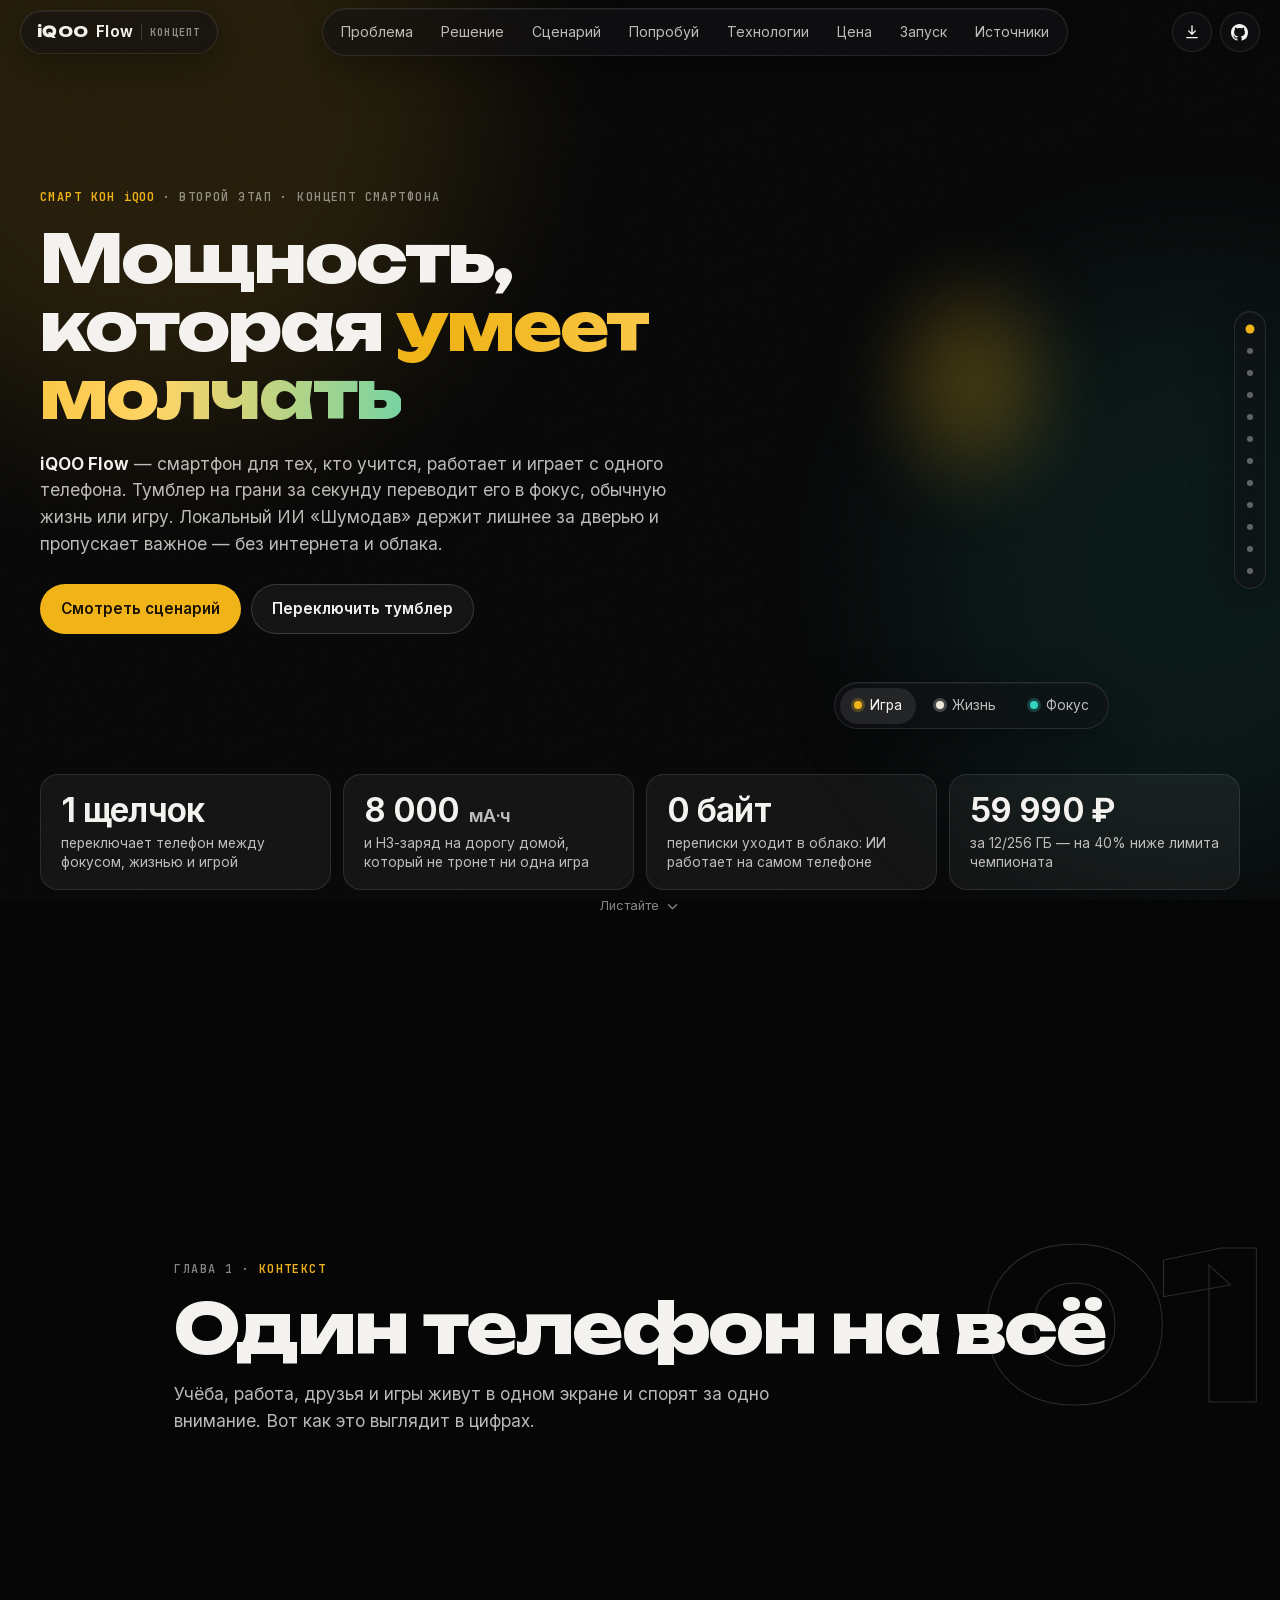
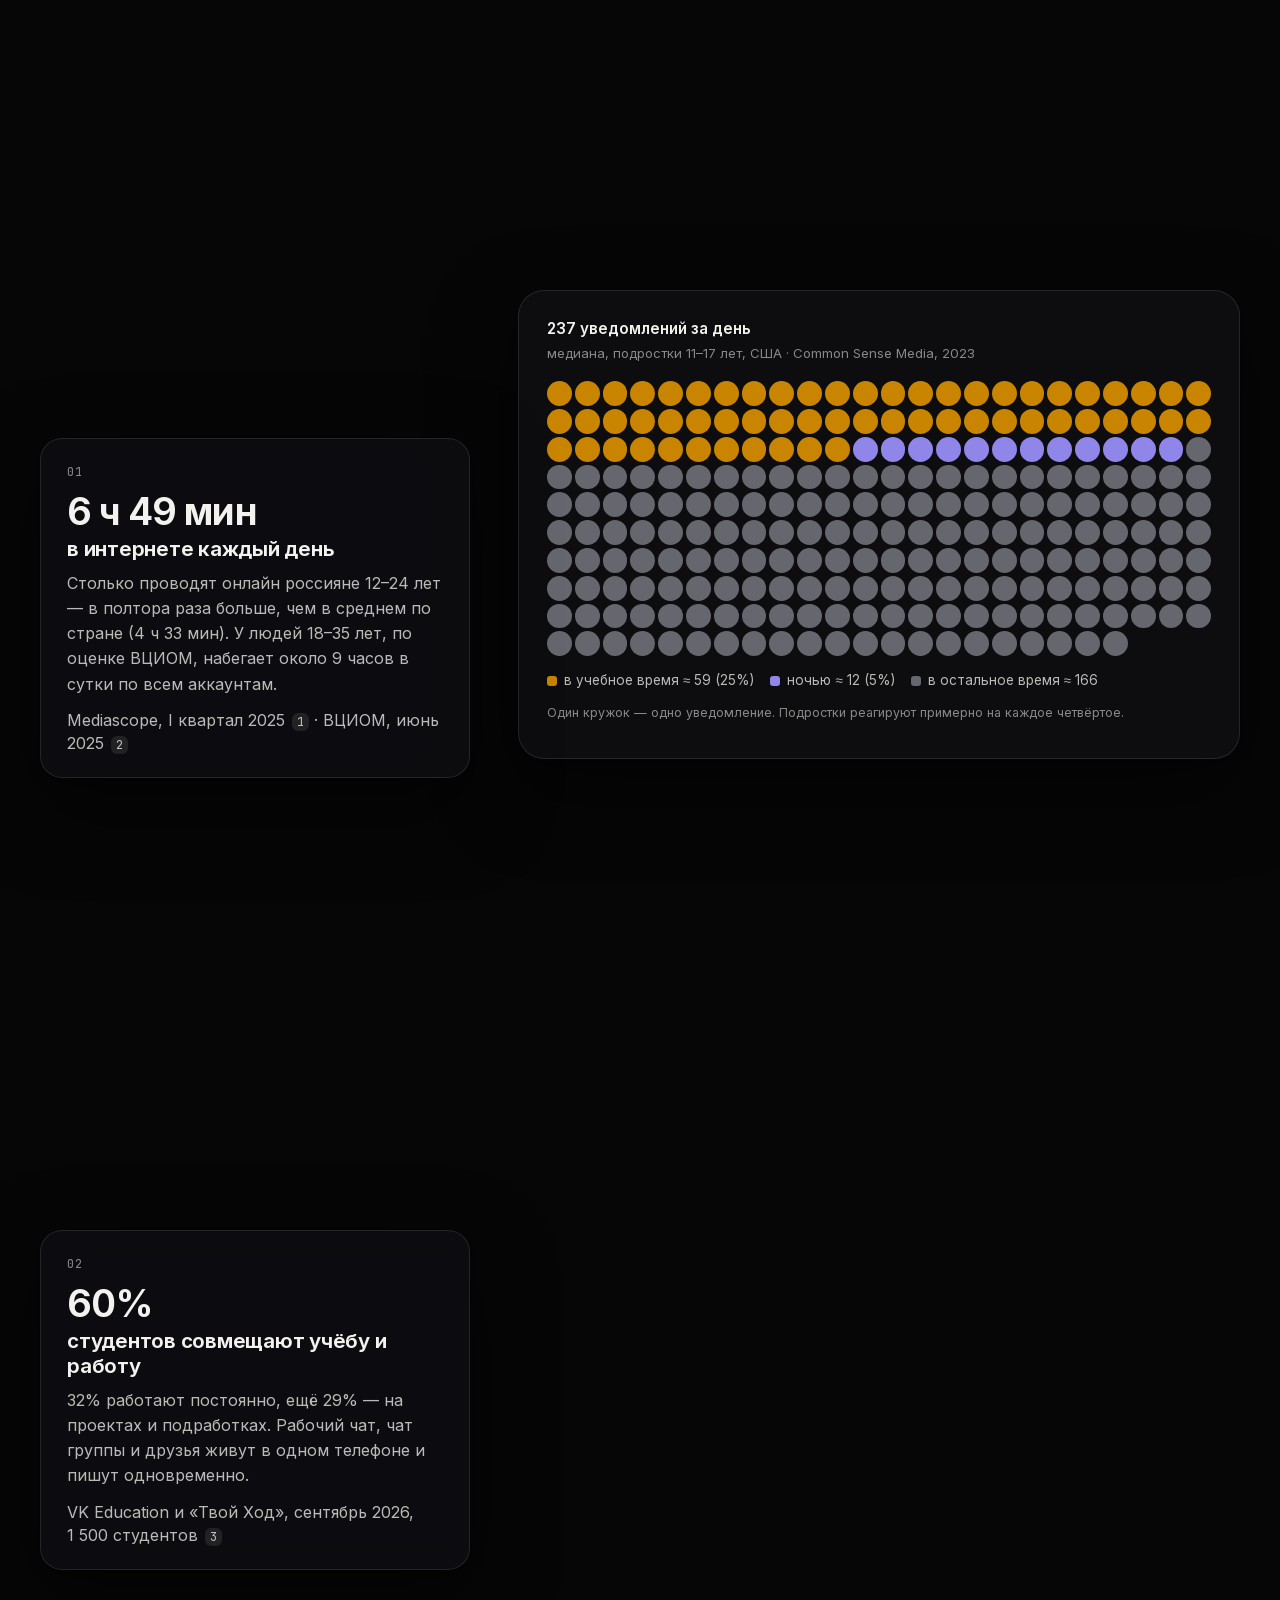
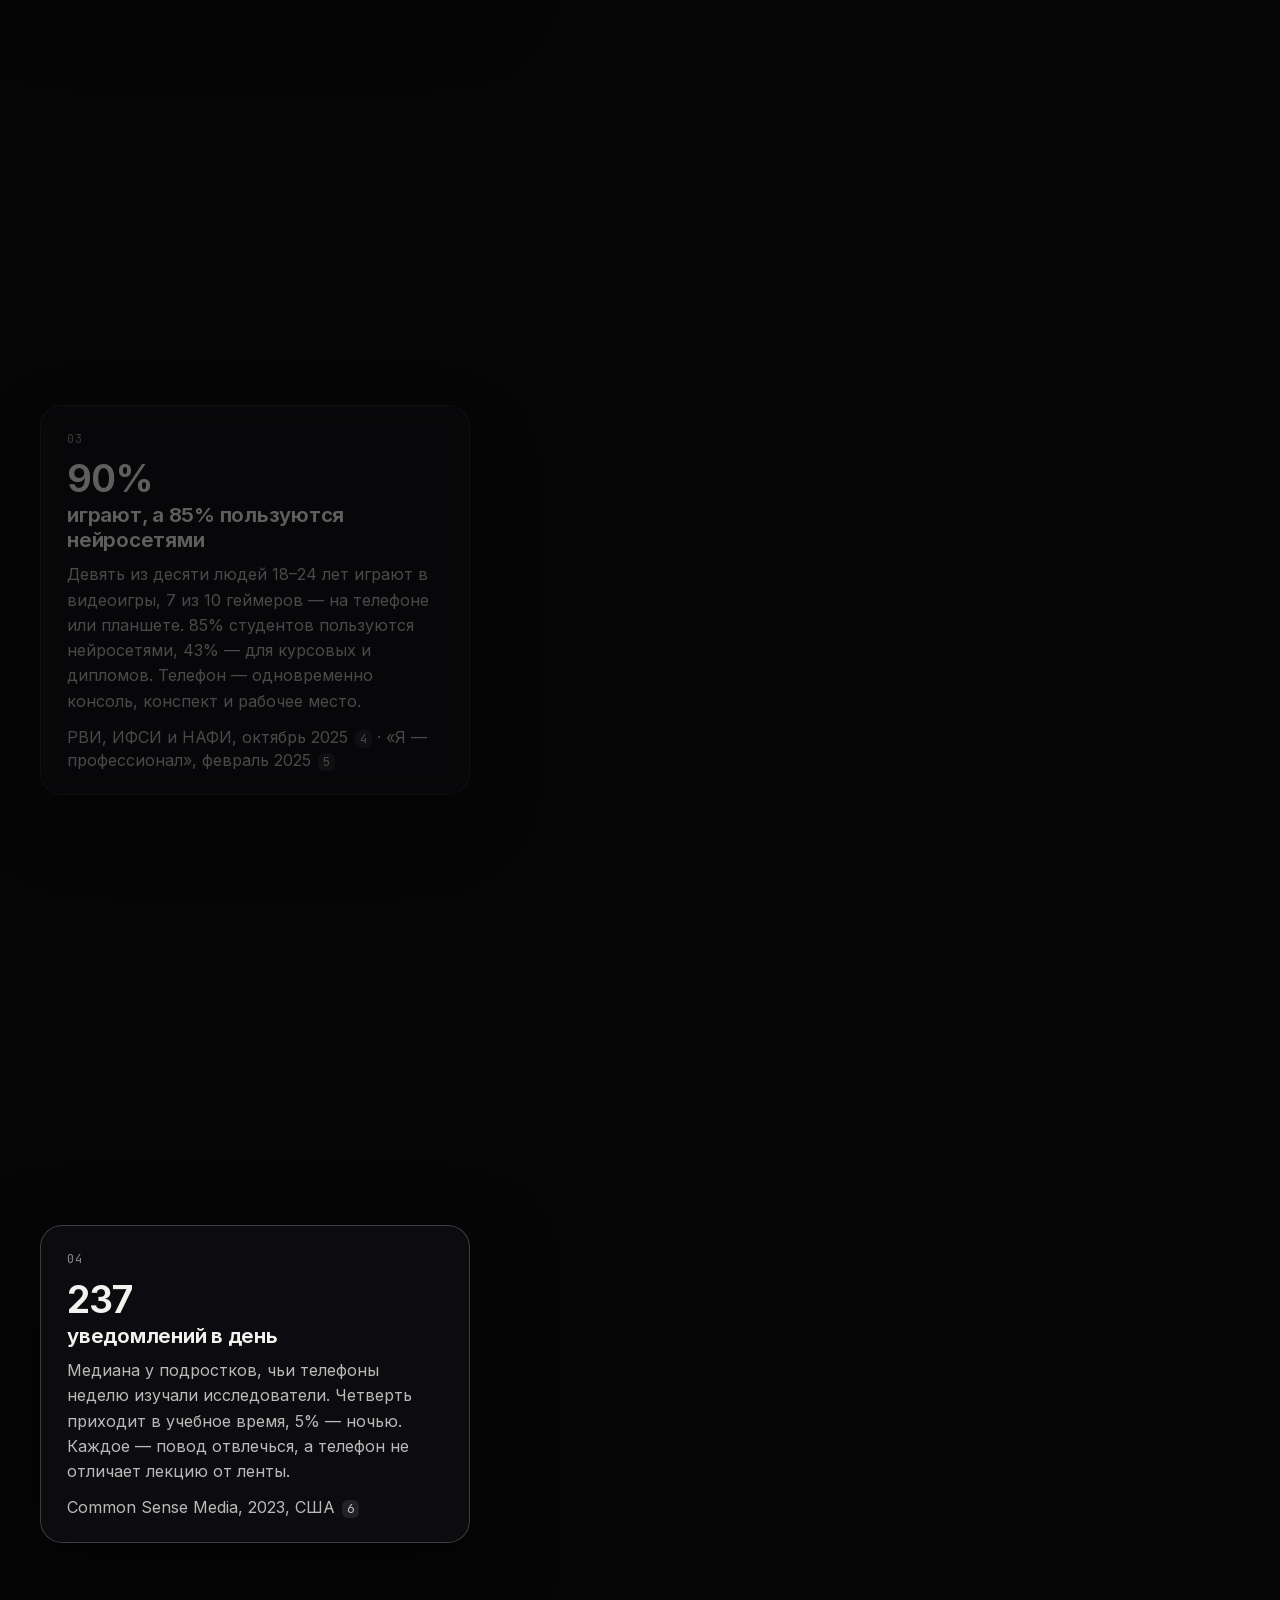
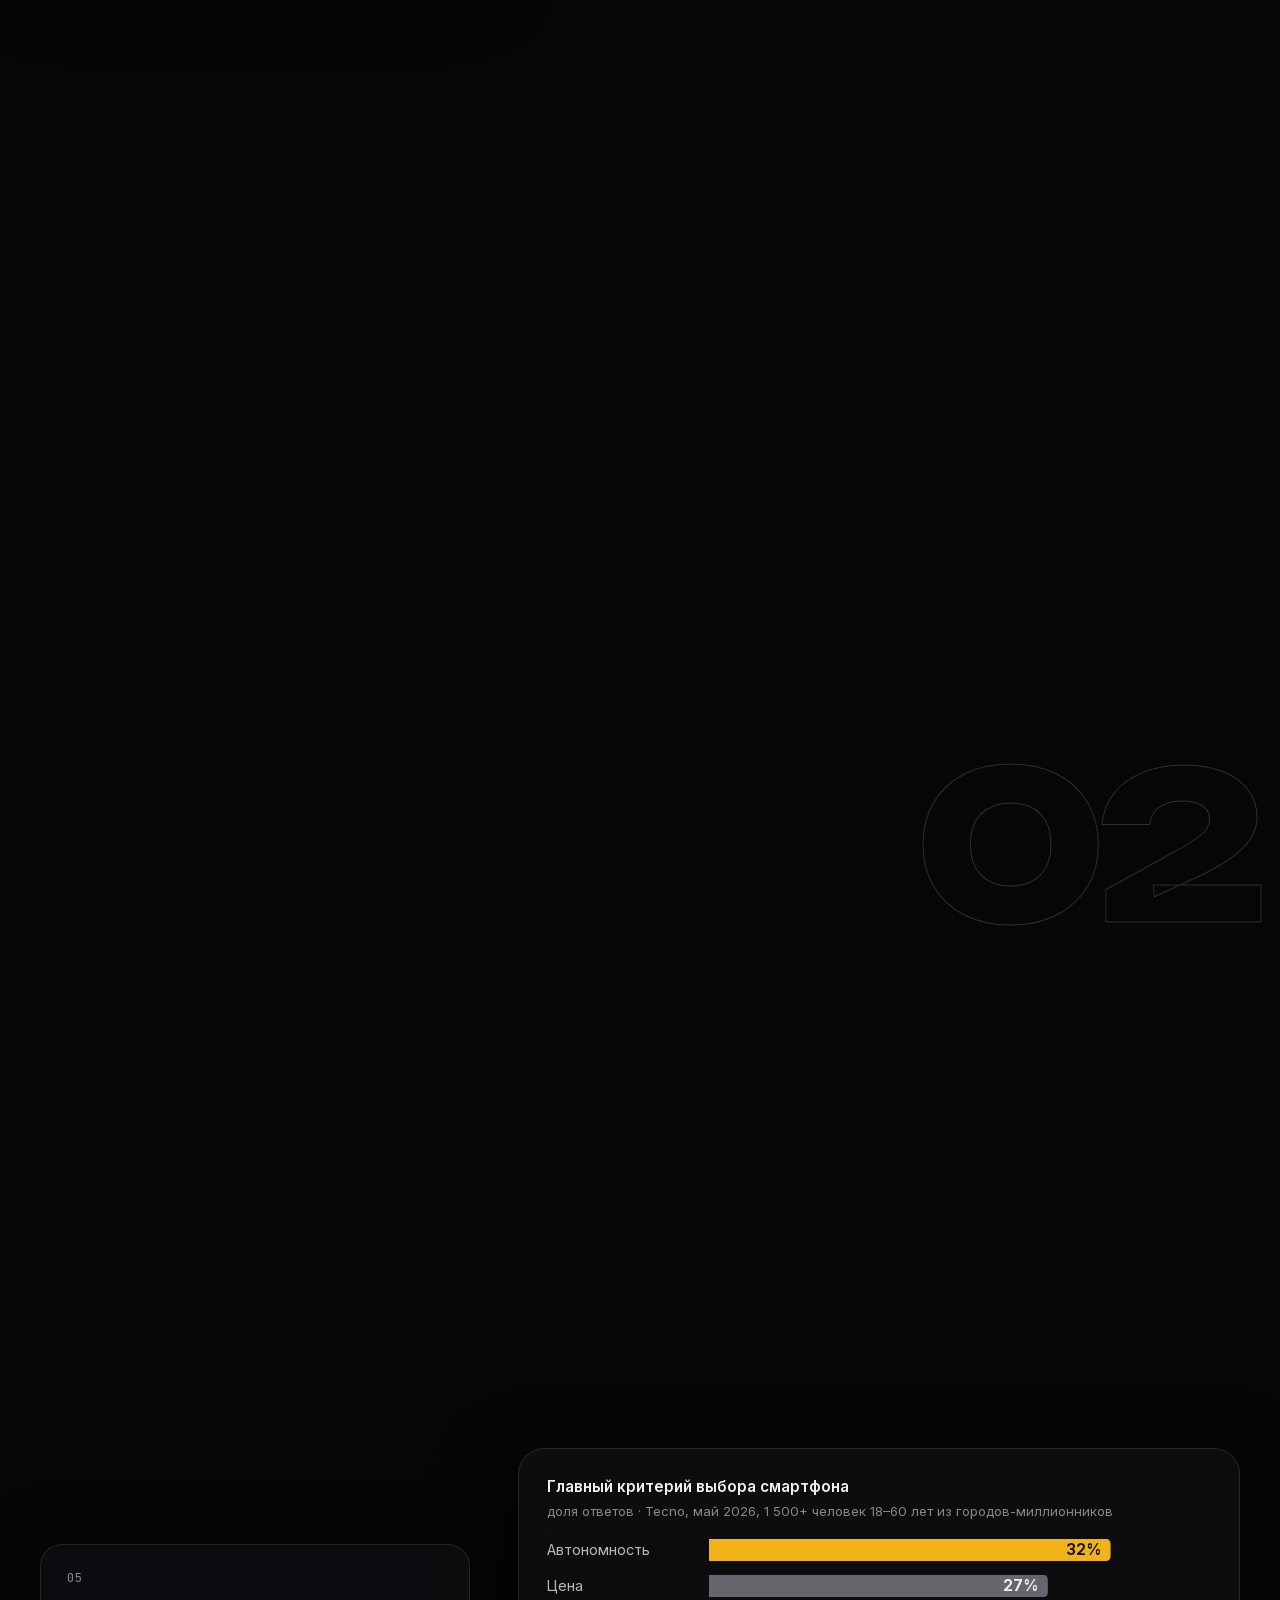
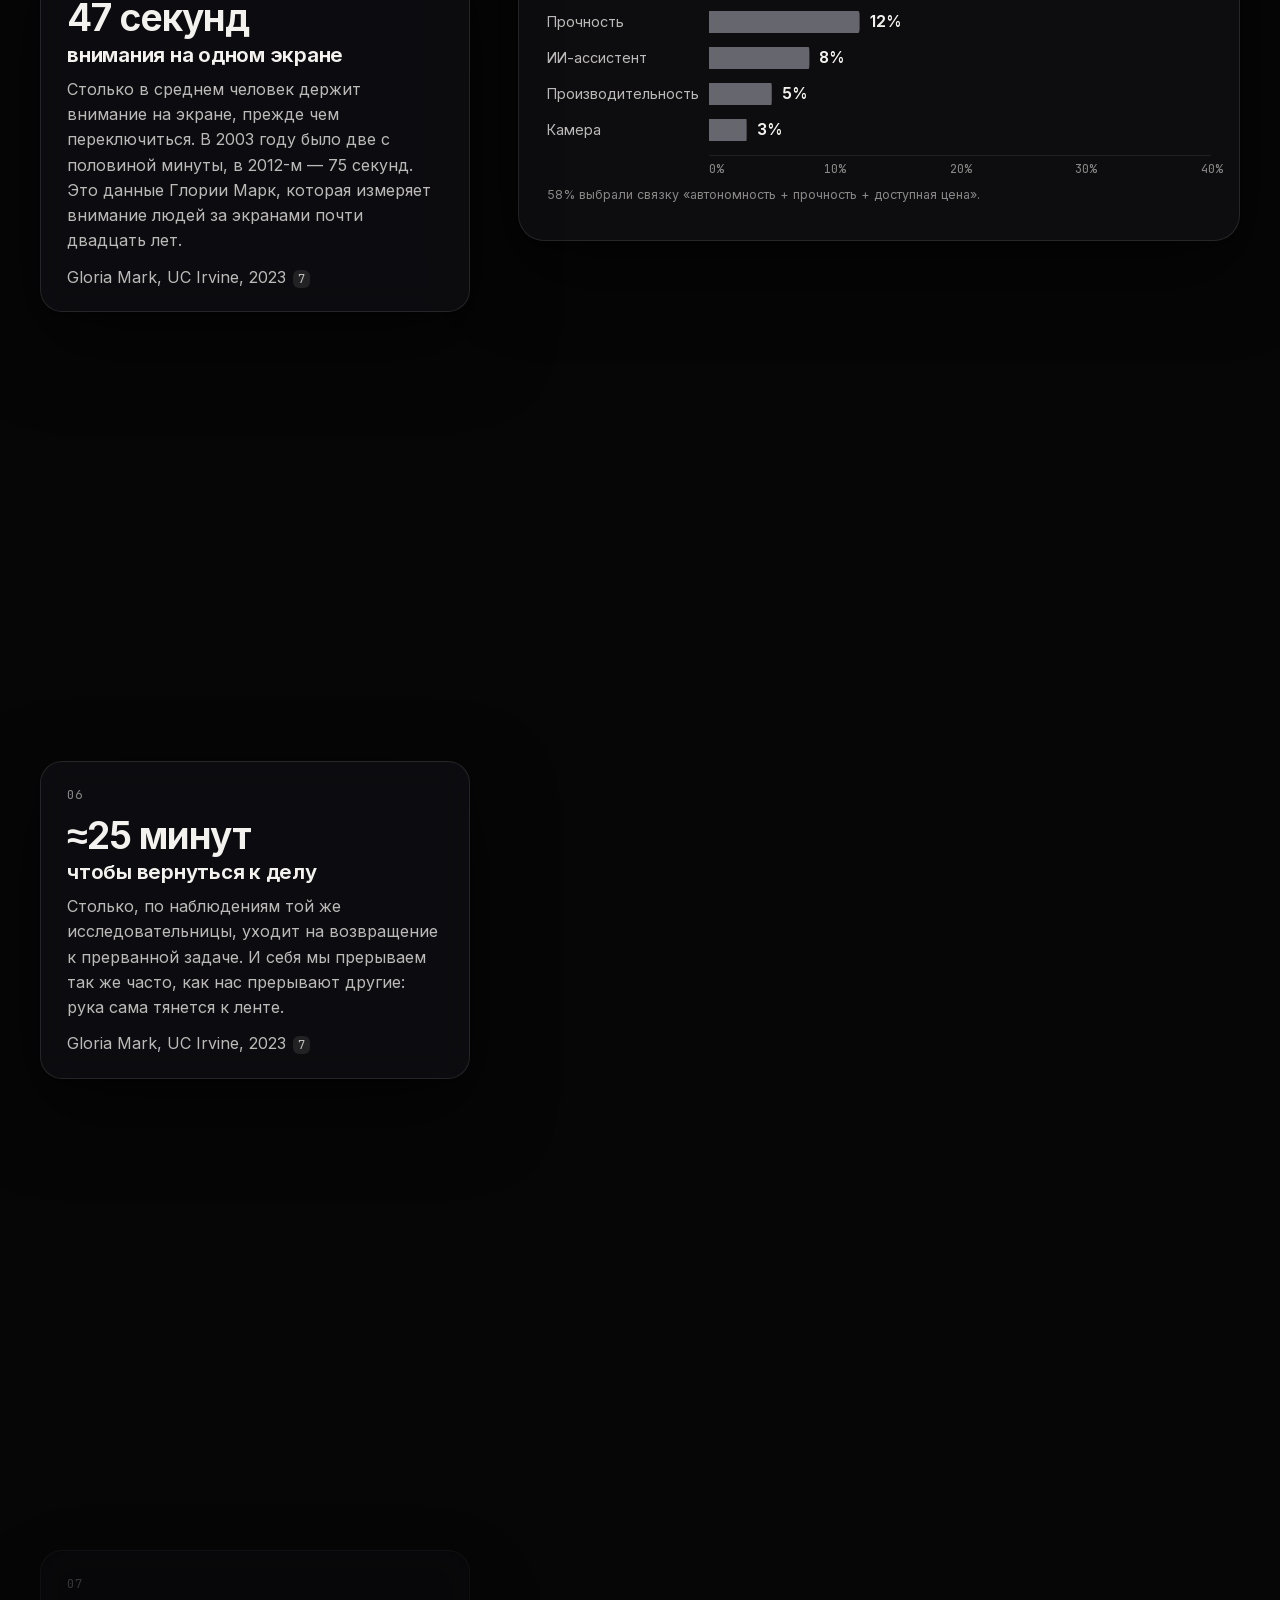
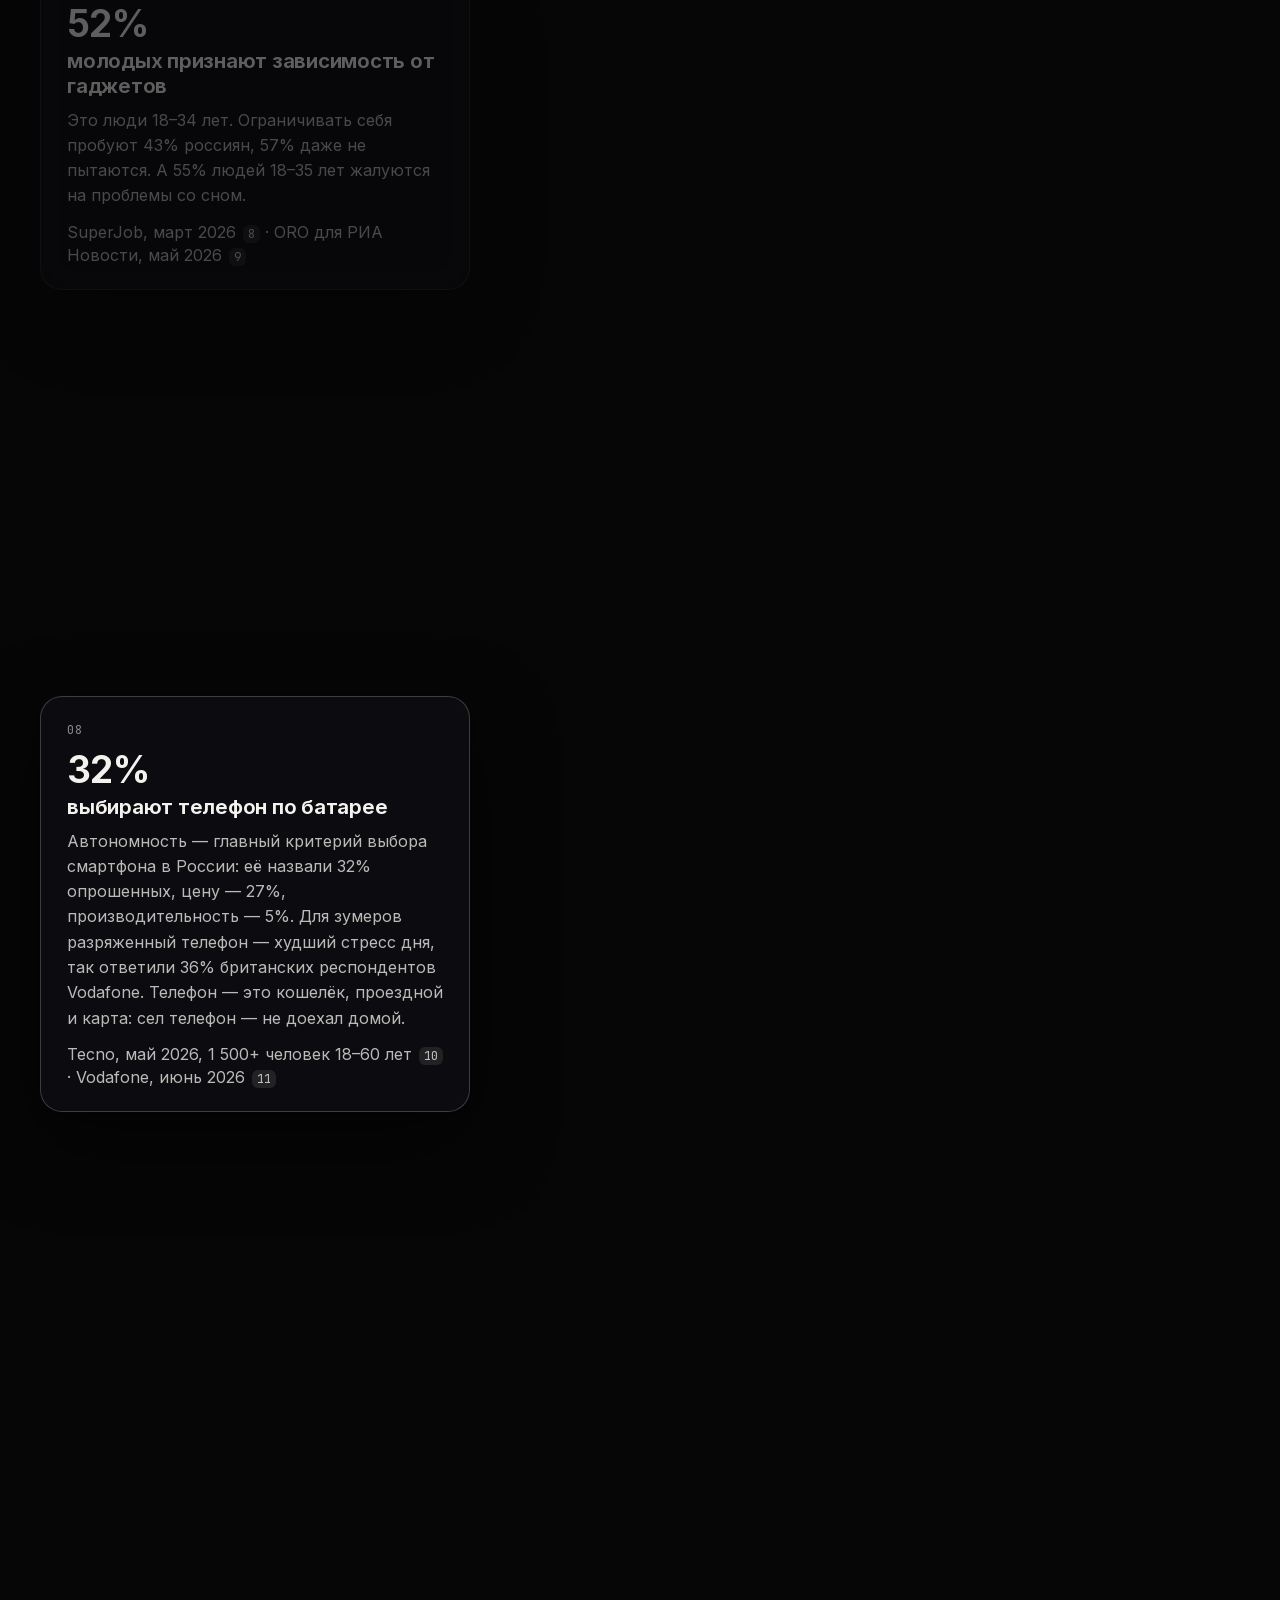
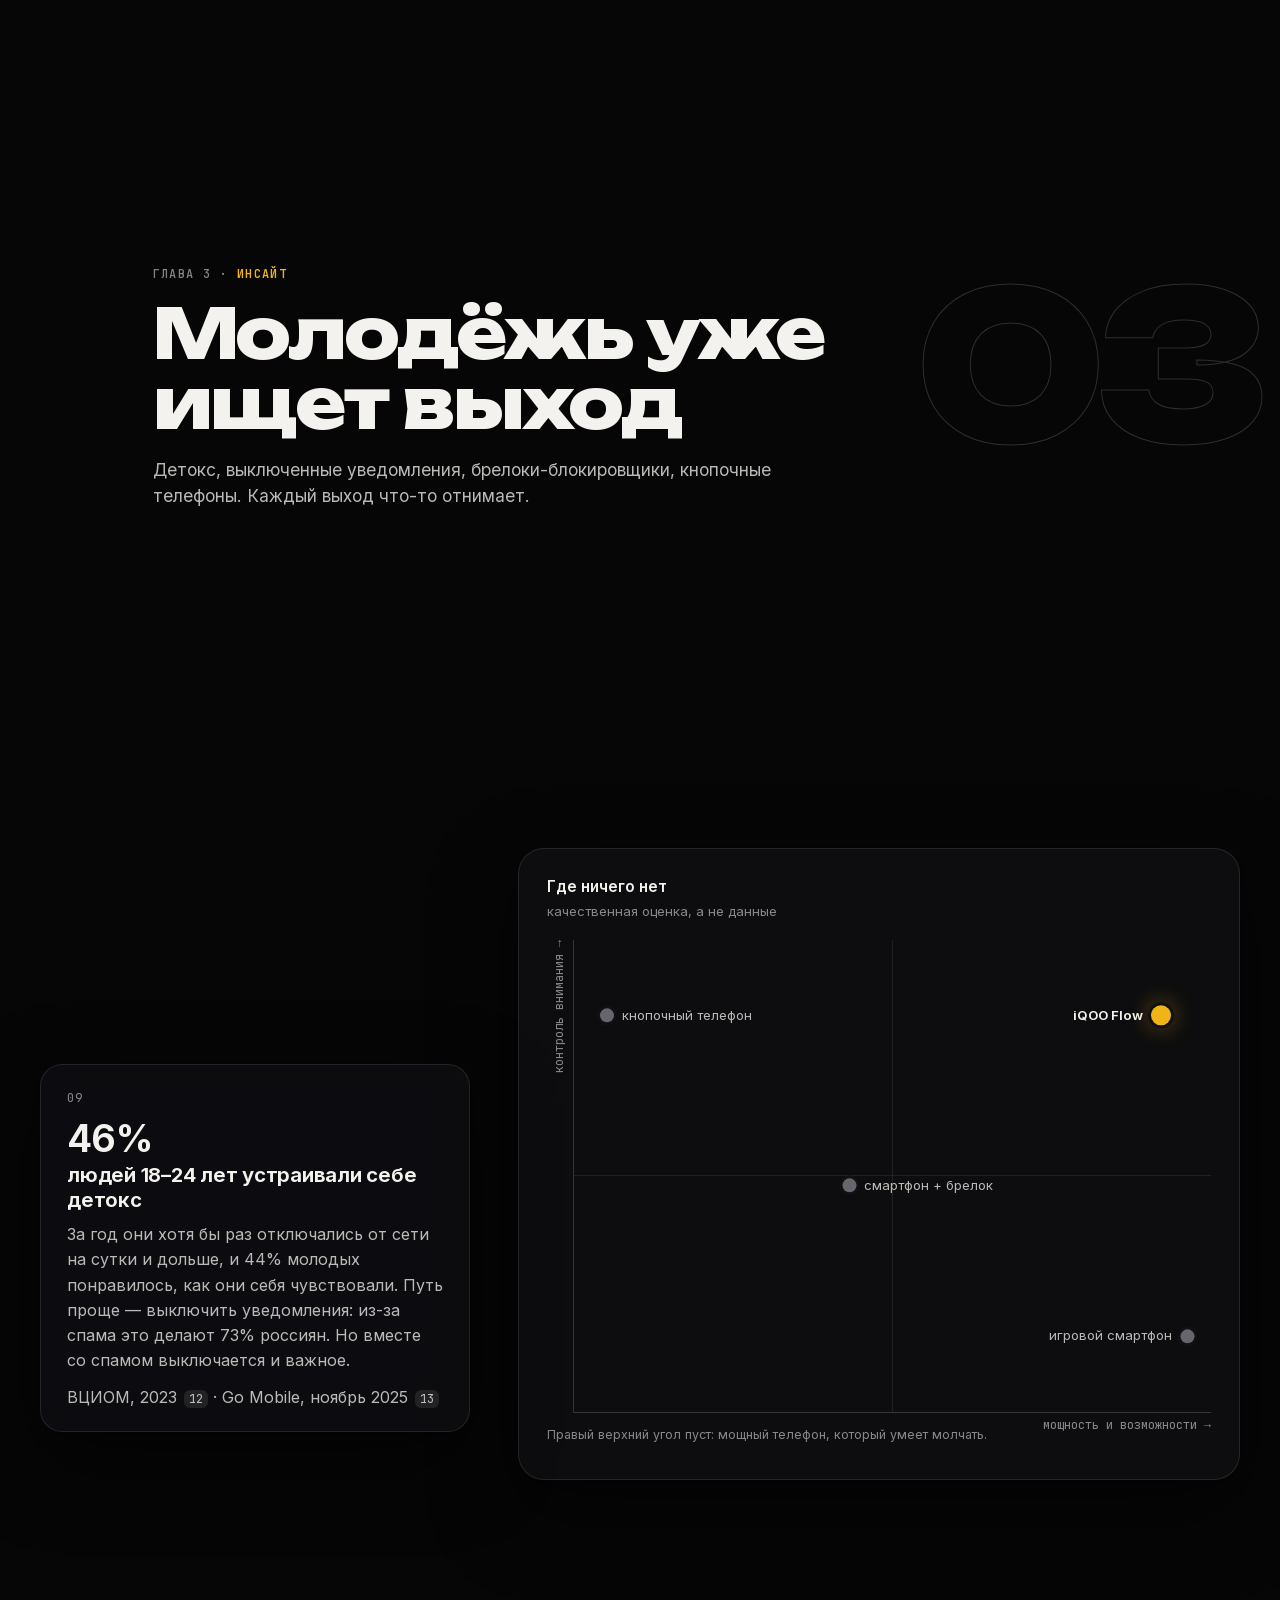
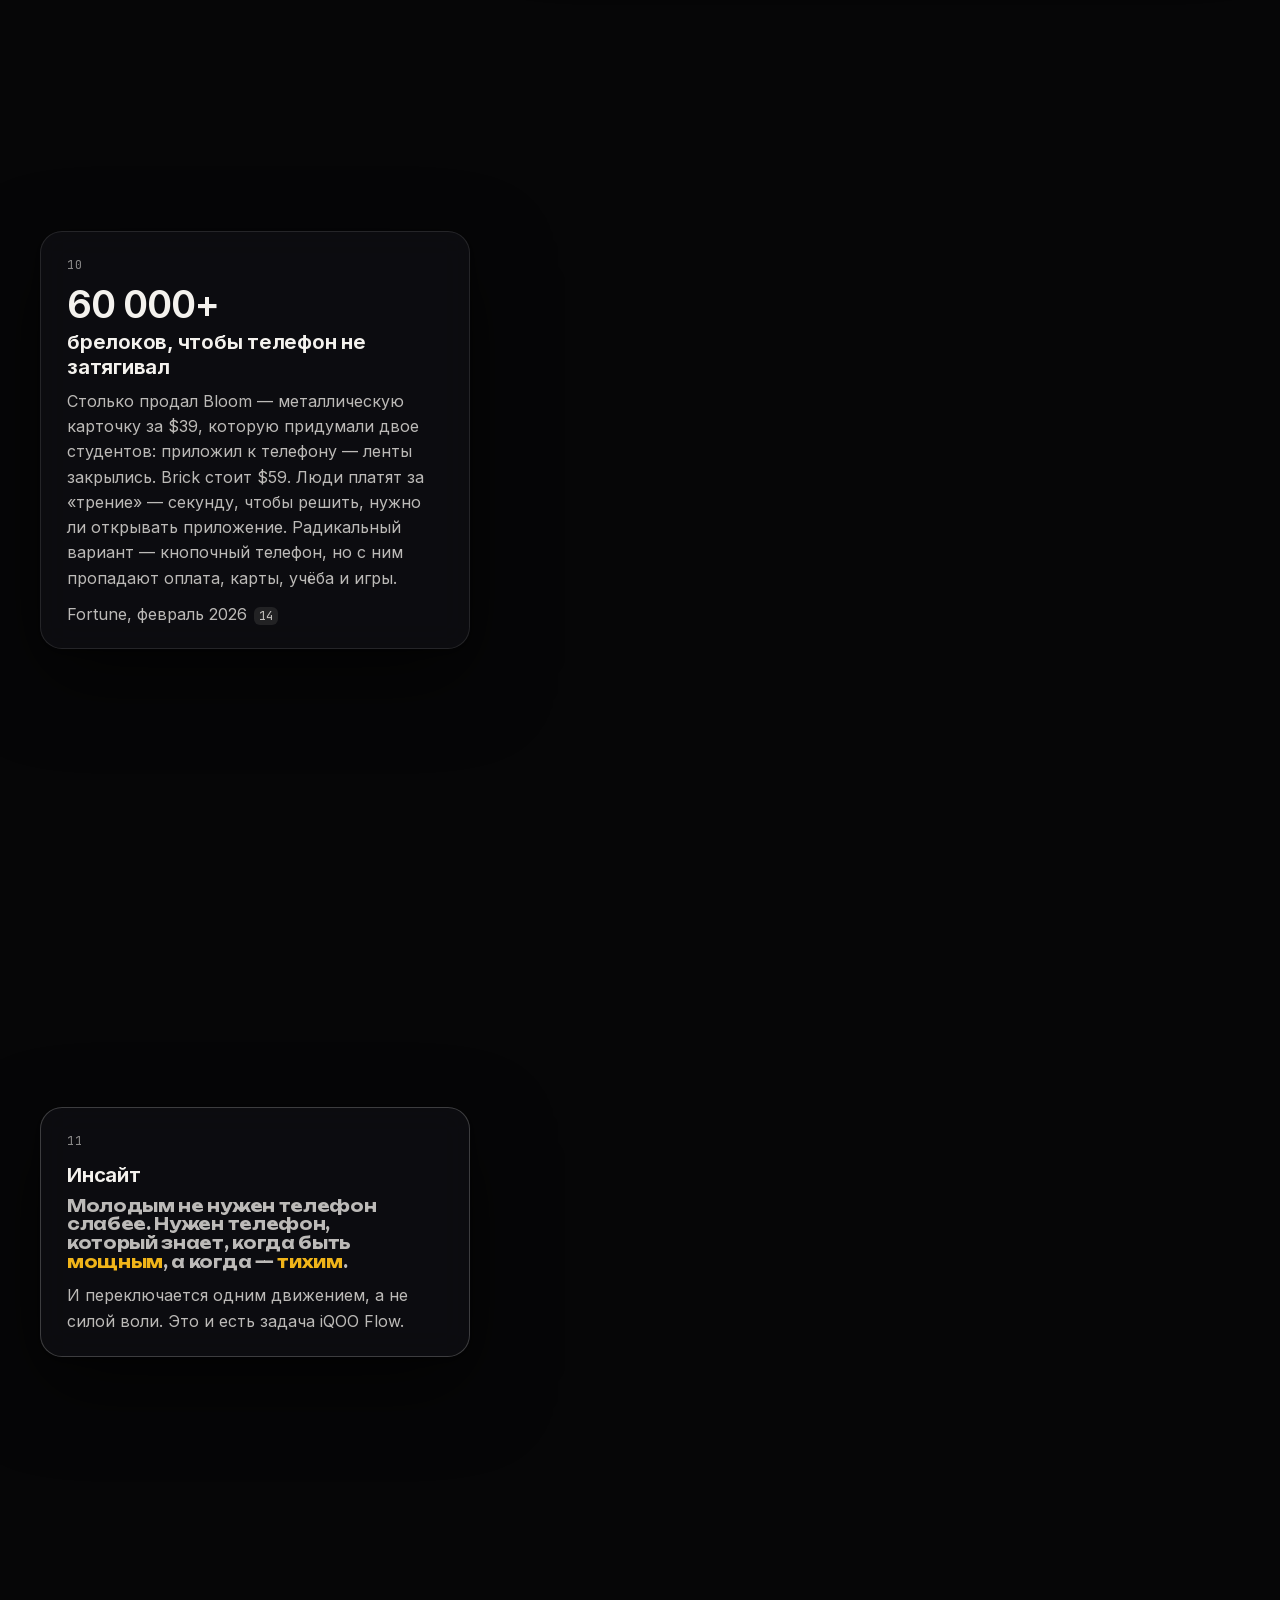
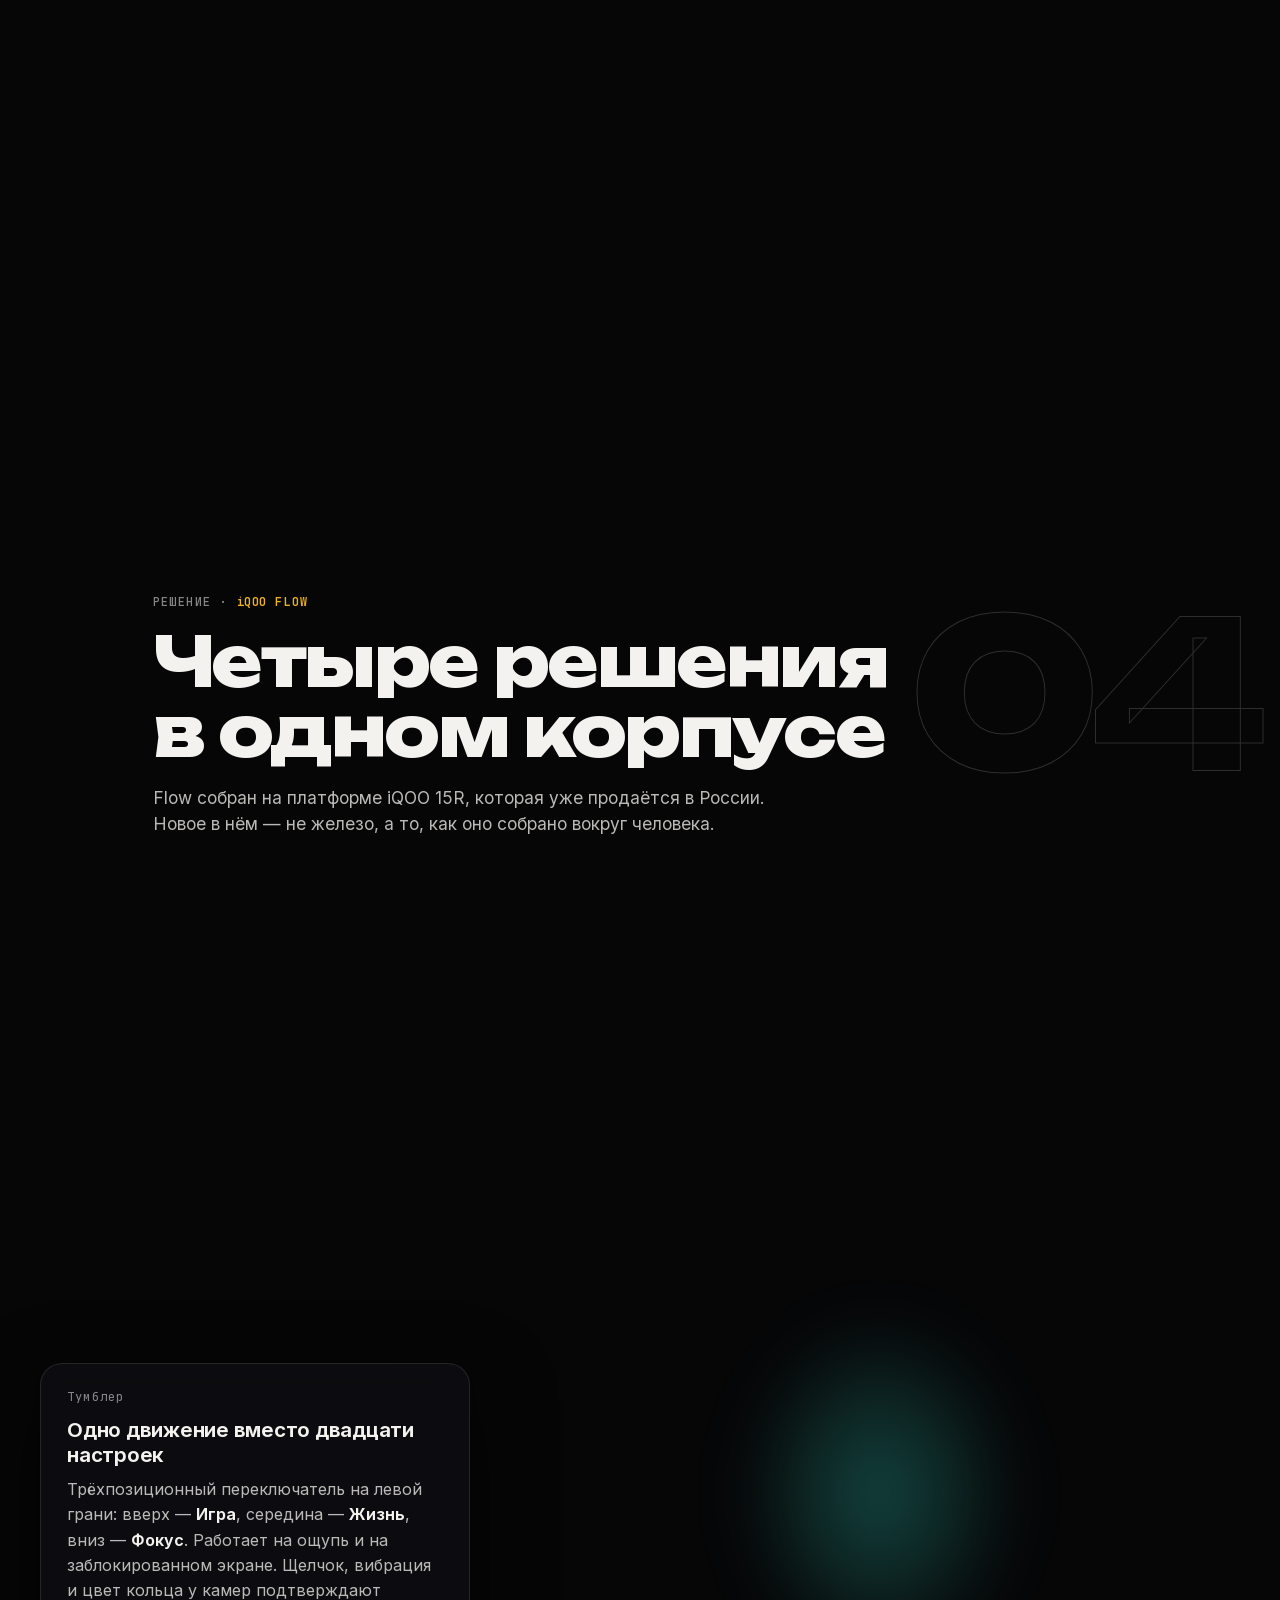
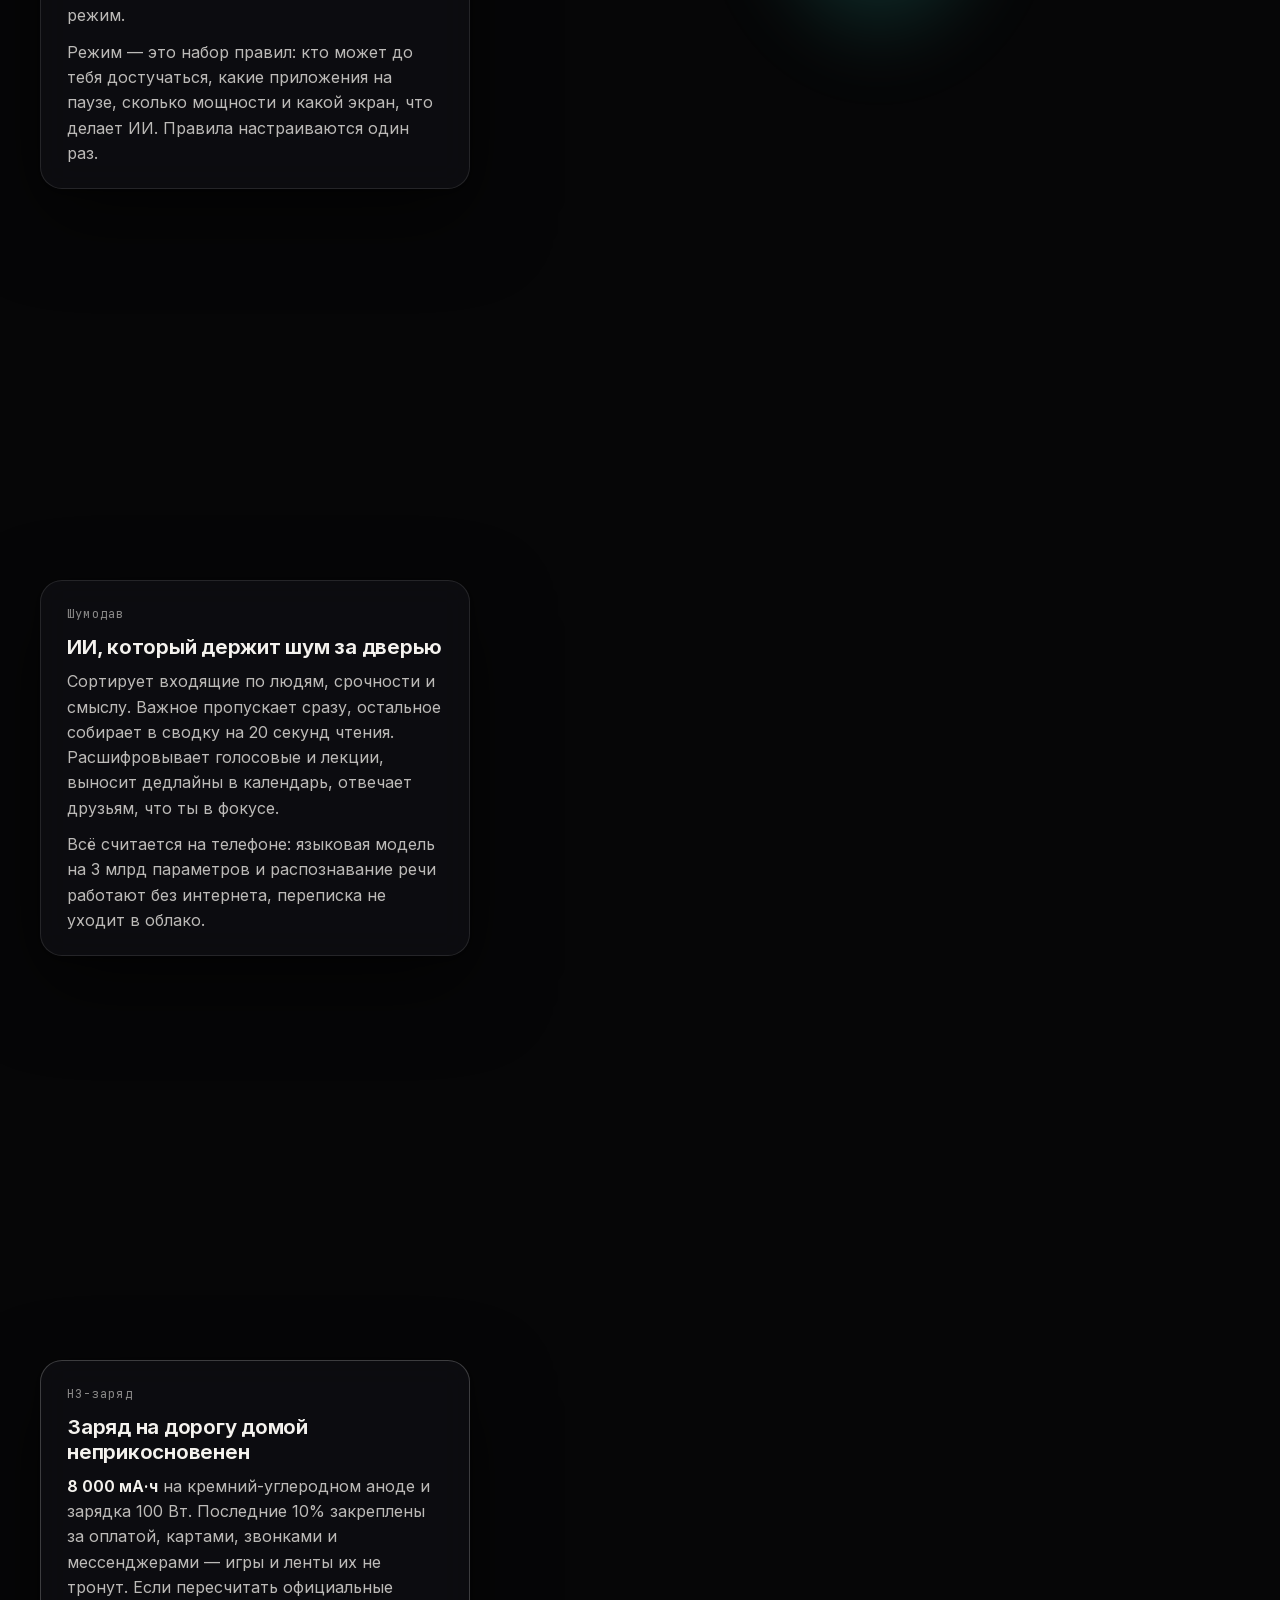
==== index.html @ d29362c6 "iQOO Flow: концепт смартфона для молодого поколения Сайт-лонгрид для второго этапа Смарт Кон iQOO 20" ====
<!doctype html>
<html lang="ru" class="no-js">
<head>
<meta charset="utf-8">
<meta name="viewport" content="width=device-width, initial-scale=1, viewport-fit=cover">
<title>iQOO Flow — мощность, которая умеет молчать</title>
<meta name="description" content="Концепт смартфона iQOO для молодого поколения: аппаратный тумблер «Игра · Жизнь · Фокус», локальный ИИ «Шумодав», НЗ-заряд и платформа iQOO 15R за 59 990 ₽. Смарт Кон iQOO 2026, второй этап.">
<meta name="theme-color" content="#060607">
<meta property="og:type" content="website">
<meta property="og:locale" content="ru_RU">
<meta property="og:title" content="iQOO Flow — мощность, которая умеет молчать">
<meta property="og:description" content="Смартфон с тумблером режимов и локальным ИИ: фокус для учёбы и работы, полная мощность для игры. Концепт для Смарт Кон iQOO 2026.">
<meta property="og:url" content="https://ivanfrolovskiy.github.io/iqoo-flow/">
<meta property="og:image" content="https://ivanfrolovskiy.github.io/iqoo-flow/assets/img/og.png">
<meta name="twitter:card" content="summary_large_image">
<link rel="icon" href="assets/img/favicon.svg" type="image/svg+xml">
<link rel="preload" href="assets/fonts/unbounded-cyrillic.woff2" as="font" type="font/woff2" crossorigin>
<link rel="preload" href="assets/fonts/inter-cyrillic.woff2" as="font" type="font/woff2" crossorigin>
<link rel="stylesheet" href="assets/fonts/fonts.css">
<link rel="stylesheet" href="assets/css/main.css">
<script>document.documentElement.classList.replace('no-js', 'js');</script>
</head>
<body>
<a class="skip" href="#problem">К содержанию</a>
<div class="bgfx" aria-hidden="true"><i class="orb a"></i><i class="orb b"></i><i class="grain"></i></div>

<header class="topbar">
  <div class="progress" aria-hidden="true"><i id="progress"></i></div>
  <a class="brand glass" href="#top" aria-label="iQOO Flow — в начало"><span class="mark">iQOO</span> Flow <span class="tag">концепт</span></a>
  <nav class="pill glass" id="nav" aria-label="Разделы">
    <a href="#problem">Проблема</a><a href="#device">Решение</a><a href="#scenario">Сценарий</a><a href="#demo">Попробуй</a><a href="#tech">Технологии</a><a href="#price">Цена</a><a href="#launch">Запуск</a><a href="#sources">Источники</a>
  </nav>
  <div class="tools">
    <a class="iconbtn" href="assets/iqoo-flow-presentation.pdf" download title="Презентация, PDF" aria-label="Скачать презентацию в PDF">
      <svg viewBox="0 0 24 24" width="18" height="18" fill="none" stroke="currentColor" stroke-width="1.8" stroke-linecap="round" stroke-linejoin="round" aria-hidden="true"><path d="M12 4v11m0 0-4.5-4.5M12 15l4.5-4.5M5 19.5h14"/></svg></a>
    <a class="iconbtn" href="https://github.com/IvanFrolovskiy/iqoo-flow" target="_blank" rel="noopener" title="Код сайта на GitHub" aria-label="Код сайта на GitHub">
      <svg viewBox="0 0 16 16" width="17" height="17" fill="currentColor" aria-hidden="true"><path d="M8 0C3.58 0 0 3.58 0 8c0 3.54 2.29 6.53 5.47 7.59.4.07.55-.17.55-.38 0-.19-.01-.82-.01-1.49-2.01.37-2.53-.49-2.69-.94-.09-.23-.48-.94-.82-1.13-.28-.15-.68-.52-.01-.53.63-.01 1.08.58 1.23.82.72 1.21 1.87.87 2.33.66.07-.52.28-.87.51-1.07-1.78-.2-3.64-.89-3.64-3.95 0-.87.31-1.59.82-2.15-.08-.2-.36-1.02.08-2.12 0 0 .67-.21 2.2.82.64-.18 1.32-.27 2-.27.68 0 1.36.09 2 .27 1.53-1.04 2.2-.82 2.2-.82.44 1.1.16 1.92.08 2.12.51.56.82 1.27.82 2.15 0 3.07-1.87 3.75-3.65 3.95.29.25.54.73.54 1.48 0 1.07-.01 1.93-.01 2.2 0 .21.15.46.55.38A8.01 8.01 0 0 0 16 8c0-4.42-3.58-8-8-8z"/></svg></a>
  </div>
</header>
<nav class="rail glass" id="rail" aria-label="Главы"></nav>

<main>
<!-- ============ ГЕРОЙ ============ -->
<section class="hero" id="top" data-rail="Начало">
  <div class="wrap hero-grid">
    <div class="hero-text">
      <div class="kicker"><b>Смарт Кон <span class="nt">iQOO</span></b> · второй этап · концепт смартфона</div>
      <h1>Мощность, которая <em>умеет молчать</em></h1>
      <p class="lead"><b>iQOO Flow</b> — смартфон для тех, кто учится, работает и играет с одного телефона. Тумблер на грани за секунду переводит его в фокус, обычную жизнь или игру. Локальный ИИ «Шумодав» держит лишнее за дверью и пропускает важное — без интернета и облака.</p>
      <div class="hero-cta"><a class="btn primary" href="#scenario">Смотреть сценарий</a><a class="btn" href="#demo">Переключить тумблер</a></div>
    </div>
    <div class="hero-visual">
      <div class="phone3d" id="hero3d" data-3d="hero" style="--mode: var(--play)">
        <div class="glow"></div>
        <img class="poster" src="assets/img/flow-hero.png" alt="iQOO Flow: смартфон с тумблером на левой грани и световым кольцом вокруг камер" onerror="this.style.display='none'">
      </div>
      <div class="modes glass" id="heroModes" role="group" aria-label="Режим на модели">
        <button type="button" data-mode="play" style="--c: var(--play)" aria-pressed="true"><i></i>Игра</button>
        <button type="button" data-mode="life" style="--c: var(--life)" aria-pressed="false"><i></i>Жизнь</button>
        <button type="button" data-mode="focus" style="--c: var(--focus)" aria-pressed="false"><i></i>Фокус</button>
      </div>
    </div>
  </div>
  <div class="wrap">
    <div class="kpis">
      <div class="kpi"><div class="v">1 щелчок</div><div class="l">переключает телефон между фокусом, жизнью и игрой</div></div>
      <div class="kpi"><div class="v">8&nbsp;000 <small>мА·ч</small></div><div class="l">и НЗ-заряд на дорогу домой, который не тронет ни одна игра</div></div>
      <div class="kpi"><div class="v">0 байт</div><div class="l">переписки уходит в облако: ИИ работает на самом телефоне</div></div>
      <div class="kpi"><div class="v">59&nbsp;990 ₽</div><div class="l">за 12/256 ГБ — на 40% ниже лимита чемпионата</div></div>
    </div>
  </div>
  <div class="scrollhint" aria-hidden="true">Листайте <svg viewBox="0 0 24 24" width="16" height="16" fill="none" stroke="currentColor" stroke-width="2" stroke-linecap="round" stroke-linejoin="round"><path d="M6 10l6 6 6-6"/></svg></div>
</section>

<!-- ============ ГЛАВА 1 ============ -->
<section class="chapter-open" id="problem" data-rail="Один телефон на всё">
  <span class="n" aria-hidden="true">01</span>
  <div class="wrap reveal">
    <div class="kicker">Глава 1 · <b>Контекст</b></div>
    <h2>Один телефон на всё</h2>
    <p class="lead">Учёба, работа, друзья и игры живут в одном экране и спорят за одно внимание. Вот как это выглядит в цифрах.</p>
  </div>
</section>
<section class="scrolly" data-scrolly="ctx" aria-label="Контекст в цифрах">
  <div class="stage"><div class="viz" id="stage-ctx" aria-live="polite"></div></div>
  <div class="steps">
    <article class="step"><div class="step-card">
      <div class="n">01</div>
      <h3><span class="big">6 ч 49 мин</span>в интернете каждый день</h3>
      <p>Столько проводят онлайн россияне 12–24 лет — в полтора раза больше, чем в среднем по стране (4 ч 33 мин). У людей 18–35 лет, по оценке ВЦИОМ, набегает около 9 часов в сутки по всем аккаунтам.</p>
      <p class="src">Mediascope, I квартал 2025 <a class="ref" href="#src-1">1</a> · ВЦИОМ, июнь 2025 <a class="ref" href="#src-2">2</a></p>
    </div></article>
    <article class="step"><div class="step-card">
      <div class="n">02</div>
      <h3><span class="big">60%</span>студентов совмещают учёбу и работу</h3>
      <p>32% работают постоянно, ещё 29% — на проектах и подработках. Рабочий чат, чат группы и друзья живут в одном телефоне и пишут одновременно.</p>
      <p class="src">VK Education и «Твой Ход», сентябрь 2026, 1&nbsp;500 студентов <a class="ref" href="#src-3">3</a></p>
    </div></article>
    <article class="step"><div class="step-card">
      <div class="n">03</div>
      <h3><span class="big">90%</span>играют, а 85% пользуются нейросетями</h3>
      <p>Девять из десяти людей 18–24 лет играют в видеоигры, 7 из 10 геймеров — на телефоне или планшете. 85% студентов пользуются нейросетями, 43% — для курсовых и дипломов. Телефон — одновременно консоль, конспект и рабочее место.</p>
      <p class="src">РВИ, ИФСИ и НАФИ, октябрь 2025 <a class="ref" href="#src-4">4</a> · «Я — профессионал», февраль 2025 <a class="ref" href="#src-5">5</a></p>
    </div></article>
    <article class="step"><div class="step-card">
      <div class="n">04</div>
      <h3><span class="big">237</span>уведомлений в день</h3>
      <p>Медиана у подростков, чьи телефоны неделю изучали исследователи. Четверть приходит в учебное время, 5% — ночью. Каждое — повод отвлечься, а телефон не отличает лекцию от ленты.</p>
      <p class="src">Common Sense Media, 2023, США <a class="ref" href="#src-6">6</a></p>
    </div></article>
  </div>
</section>

<!-- ============ ГЛАВА 2 ============ -->
<section class="chapter-open" id="cost" data-rail="Цена переключения">
  <span class="n" aria-hidden="true">02</span>
  <div class="wrap reveal">
    <div class="kicker">Глава 2 · <b>Проблема</b></div>
    <h2>Цена переключения</h2>
    <p class="lead">Отвлечься — секунда, вернуться — почти полчаса. Держать фокус приходится силой воли, а сесть телефон может в самый неудобный момент.</p>
  </div>
</section>
<section class="scrolly" data-scrolly="cost" aria-label="Цена переключения в цифрах">
  <div class="stage"><div class="viz" id="stage-cost" aria-live="polite"></div></div>
  <div class="steps">
    <article class="step"><div class="step-card">
      <div class="n">05</div>
      <h3><span class="big">47 секунд</span>внимания на одном экране</h3>
      <p>Столько в среднем человек держит внимание на экране, прежде чем переключиться. В 2003 году было две с половиной минуты, в 2012-м — 75 секунд. Это данные Глории Марк, которая измеряет внимание людей за экранами почти двадцать лет.</p>
      <p class="src">Gloria Mark, UC Irvine, 2023 <a class="ref" href="#src-7">7</a></p>
    </div></article>
    <article class="step"><div class="step-card">
      <div class="n">06</div>
      <h3><span class="big">≈25 минут</span>чтобы вернуться к делу</h3>
      <p>Столько, по наблюдениям той же исследовательницы, уходит на возвращение к прерванной задаче. И себя мы прерываем так же часто, как нас прерывают другие: рука сама тянется к ленте.</p>
      <p class="src">Gloria Mark, UC Irvine, 2023 <a class="ref" href="#src-7">7</a></p>
    </div></article>
    <article class="step"><div class="step-card">
      <div class="n">07</div>
      <h3><span class="big">52%</span>молодых признают зависимость от гаджетов</h3>
      <p>Это люди 18–34 лет. Ограничивать себя пробуют 43% россиян, 57% даже не пытаются. А 55% людей 18–35 лет жалуются на проблемы со сном.</p>
      <p class="src">SuperJob, март 2026 <a class="ref" href="#src-8">8</a> · ORO для РИА Новости, май 2026 <a class="ref" href="#src-9">9</a></p>
    </div></article>
    <article class="step"><div class="step-card">
      <div class="n">08</div>
      <h3><span class="big">32%</span>выбирают телефон по батарее</h3>
      <p>Автономность — главный критерий выбора смартфона в России: её назвали 32% опрошенных, цену — 27%, производительность — 5%. Для зумеров разряженный телефон — худший стресс дня, так ответили 36% британских респондентов Vodafone. Телефон — это кошелёк, проездной и карта: сел телефон — не доехал домой.</p>
      <p class="src">Tecno, май 2026, 1&nbsp;500+ человек 18–60 лет <a class="ref" href="#src-10">10</a> · Vodafone, июнь 2026 <a class="ref" href="#src-11">11</a></p>
    </div></article>
  </div>
</section>

<!-- ============ ГЛАВА 3 ============ -->
<section class="chapter-open" id="insight" data-rail="Что уже пробуют">
  <span class="n" aria-hidden="true">03</span>
  <div class="wrap reveal">
    <div class="kicker">Глава 3 · <b>Инсайт</b></div>
    <h2>Молодёжь уже ищет выход</h2>
    <p class="lead">Детокс, выключенные уведомления, брелоки-блокировщики, кнопочные телефоны. Каждый выход что-то отнимает.</p>
  </div>
</section>
<section class="scrolly" data-scrolly="ins" aria-label="Что уже пробуют">
  <div class="stage"><div class="viz" id="stage-ins" aria-live="polite"></div></div>
  <div class="steps">
    <article class="step"><div class="step-card">
      <div class="n">09</div>
      <h3><span class="big">46%</span>людей 18–24 лет устраивали себе детокс</h3>
      <p>За год они хотя бы раз отключались от сети на сутки и дольше, и 44% молодых понравилось, как они себя чувствовали. Путь проще — выключить уведомления: из-за спама это делают 73% россиян. Но вместе со спамом выключается и важное.</p>
      <p class="src">ВЦИОМ, 2023 <a class="ref" href="#src-12">12</a> · Go Mobile, ноябрь 2025 <a class="ref" href="#src-13">13</a></p>
    </div></article>
    <article class="step"><div class="step-card">
      <div class="n">10</div>
      <h3><span class="big">60&nbsp;000+</span>брелоков, чтобы телефон не затягивал</h3>
      <p>Столько продал Bloom — металлическую карточку за $39, которую придумали двое студентов: приложил к телефону — ленты закрылись. Brick стоит $59. Люди платят за «трение» — секунду, чтобы решить, нужно ли открывать приложение. Радикальный вариант — кнопочный телефон, но с ним пропадают оплата, карты, учёба и игры.</p>
      <p class="src">Fortune, февраль 2026 <a class="ref" href="#src-14">14</a></p>
    </div></article>
    <article class="step"><div class="step-card">
      <div class="n">11</div>
      <h3>Инсайт</h3>
      <p class="statement">Молодым не нужен телефон слабее. Нужен телефон, который знает, когда быть <em>мощным</em>, а когда — <em>тихим</em>.</p>
      <p>И переключается одним движением, а не силой воли. Это и есть задача iQOO Flow.</p>
    </div></article>
  </div>
</section>

<!-- ============ РЕШЕНИЕ ============ -->
<section class="chapter-open" id="device" data-rail="Решение">
  <span class="n" aria-hidden="true">04</span>
  <div class="wrap reveal">
    <div class="kicker">Решение · <b><span class="nt">iQOO</span> Flow</b></div>
    <h2>Четыре решения в одном корпусе</h2>
    <p class="lead">Flow собран на платформе iQOO 15R, которая уже продаётся в России. Новое в нём — не железо, а то, как оно собрано вокруг человека.</p>
  </div>
</section>
<section class="scrolly device" data-scrolly="dev" aria-label="Устройство iQOO Flow">
  <div class="stage"><div class="phone3d" id="dev3d" data-3d="device" style="--mode: var(--play)"><div class="glow"></div><img class="poster" src="assets/img/flow-side.png" alt="iQOO Flow: тумблер на левой грани" onerror="this.style.display='none'"></div></div>
  <div class="steps">
    <article class="step"><div class="step-card">
      <div class="n">Тумблер</div>
      <h3>Одно движение вместо двадцати настроек</h3>
      <p>Трёхпозиционный переключатель на левой грани: вверх — <b>Игра</b>, середина — <b>Жизнь</b>, вниз — <b>Фокус</b>. Работает на ощупь и на заблокированном экране. Щелчок, вибрация и цвет кольца у камер подтверждают режим.</p>
      <p>Режим — это набор правил: кто может до тебя достучаться, какие приложения на паузе, сколько мощности и какой экран, что делает ИИ. Правила настраиваются один раз.</p>
    </div></article>
    <article class="step"><div class="step-card">
      <div class="n">Шумодав</div>
      <h3>ИИ, который держит шум за дверью</h3>
      <p>Сортирует входящие по людям, срочности и смыслу. Важное пропускает сразу, остальное собирает в сводку на 20 секунд чтения. Расшифровывает голосовые и лекции, выносит дедлайны в календарь, отвечает друзьям, что ты в фокусе.</p>
      <p>Всё считается на телефоне: языковая модель на 3 млрд параметров и распознавание речи работают без интернета, переписка не уходит в облако.</p>
    </div></article>
    <article class="step"><div class="step-card">
      <div class="n">НЗ-заряд</div>
      <h3>Заряд на дорогу домой неприкосновенен</h3>
      <p><b>8&nbsp;000 мА·ч</b> на кремний-углеродном аноде и зарядка 100 Вт. Последние 10% закреплены за оплатой, картами, звонками и мессенджерами — игры и ленты их не тронут. Если пересчитать официальные данные iQOO Z11 на эту ёмкость, резерва хватит больше чем на сутки ожидания.</p>
      <p>В Игре на зарядке питание идёт в обход батареи: она меньше греется и медленнее изнашивается.</p>
    </div></article>
    <article class="step"><div class="step-card">
      <div class="n">Мощность</div>
      <h3>Когда играешь — на полную</h3>
      <p>Snapdragon 8 Gen 5 и игровой чип Q2: суперразрешение 1.5K и интерполяция до 144 кадров в секунду. Экран 6,59″ 1.5K 144 Гц с ШИМ-затемнением 4320 Гц — глаза меньше устают на длинных сессиях. Защита IP68 и IP69.</p>
      <p class="src">Платформа и характеристики — iQOO 15R, Z11 и 15 <a class="ref" href="#src-15">15</a><a class="ref" href="#src-16">16</a><a class="ref" href="#src-17">17</a></p>
    </div></article>
  </div>
</section>

<!-- ============ СЦЕНАРИЙ ============ -->
<section class="chapter-open" id="scenario" data-rail="Ключевой сценарий">
  <span class="n" aria-hidden="true">05</span>
  <div class="wrap reveal">
    <div class="kicker">Ключевой сценарий · <b>вечер перед дедлайном</b></div>
    <h2>Делу — время, потехе — час</h2>
    <p class="lead">Один вечер Лизы. Ей 20, третий курс, полставки SMM-менеджером в кофейне, вечером — рейтинговые матчи с друзьями. Сегодня в 23:59 сдавать курсовую.</p>
    <div class="persona">
      <div class="ava" aria-hidden="true">Л</div>
      <div>
        <b>Лиза — собирательный образ из исследований</b>
        <div class="facts">
          <span class="chip">совмещает учёбу и работу — как 60% студентов</span>
          <span class="chip">играет каждый день — как каждый третий россиянин</span>
          <span class="chip">пользуется нейросетями — как 85% студентов</span>
          <span class="chip">почти 7 часов в день онлайн — как ровесники</span>
        </div>
      </div>
    </div>
  </div>
</section>
<section class="scrolly scenario" data-scrolly="scn" aria-label="Сценарий: вечер Лизы">
  <div class="stage"><div class="phone-wrap" id="scn-phone"></div></div>
  <div class="steps">
    <article class="step"><div class="step-card">
      <div class="n"><span class="t">18:40</span> Всё и сразу</div>
      <h3>146 непрочитанных, 31% заряда, друзья зовут в матч</h3>
      <p>Лиза дома. Обычно дальше начинается «открою одно сообщение» — и вечер уходит в ленту, а курсовая ждёт до ночи.</p>
    </div></article>
    <article class="step"><div class="step-card">
      <div class="n"><span class="t">18:41</span> <span class="mode-chip" style="--c: var(--focus)"><i></i>Фокус</span></div>
      <h3>Щелчок вниз — и шум остаётся за дверью</h3>
      <p>Кольцо у камер становится бирюзовым. Ленты, игры и маркетплейсы на паузе, друзья получают автоответ «В фокусе до 22:00, потом играю». Достучаться могут четверо: Лёша — напарник по проекту, научный руководитель, мама и банк.</p>
    </div></article>
    <article class="step"><div class="step-card">
      <div class="n"><span class="t">19:25</span> Важное проходит</div>
      <h3>Шумодав пропускает одно сообщение из 41</h3>
      <p>Лёша пишет про таблицу в третьей главе. Шумодав показывает сообщение сразу: в нём проект и сегодняшний дедлайн. Остальные 40 сообщений из чатов ждут своей очереди и не отвлекают.</p>
    </div></article>
    <article class="step"><div class="step-card">
      <div class="n"><span class="t">20:10</span> Голосовое — в задачи</div>
      <h3>Две минуты голоса превращаются в чек-лист</h3>
      <p>Научный руководитель присылает голосовое на 2:14. Шумодав расшифровывает его на телефоне и выносит две задачи в чек-лист: добавить сравнение с 2024 годом и оформить литературу по ГОСТу. Слушать не обязательно — только сделать.</p>
    </div></article>
    <article class="step"><div class="step-card">
      <div class="n"><span class="t">21:00</span> Перерыв на 10 минут</div>
      <h3>Сводка вместо ленты: 94 сообщения — три строки</h3>
      <p>За два часа пришло 96 сообщений: два Шумодав пропустил сразу, остальные уместились в три строки. Пару в пятницу перенесли на 10:00, макет на работе согласовали, друзья собираются в 22:30. Двадцать секунд — и обратно к курсовой.</p>
    </div></article>
    <article class="step"><div class="step-card">
      <div class="n"><span class="t">22:35</span> <span class="mode-chip" style="--c: var(--play)"><i></i>Игра</span></div>
      <h3>Сдано. Щелчок вверх — матч без чувства вины</h3>
      <p>Курсовая ушла за 1 ч 24 мин до дедлайна. Кольцо янтарное: 144 кадра в секунду, игровой чип Q2, питание в обход батареи. Позвонить сейчас могут только близкие.</p>
    </div></article>
    <article class="step"><div class="step-card">
      <div class="n"><span class="t">00:30</span> <span class="mode-chip" style="--c: var(--focus)"><i></i>Фокус · сон</span></div>
      <h3>Щелчок вниз — телефон готовит утро</h3>
      <p>Шумодав напоминает: завтра пара в 10:00 — он вычитал это в чате группы. Уведомления ждут до 8:00, экран теплеет, НЗ-заряд сохранён на дорогу. Утром — сводка ночи на полминуты.</p>
    </div></article>
  </div>
</section>
<section class="section" id="outcome" style="padding-top:40px">
  <div class="wrap">
    <div class="kicker">Итог вечера</div>
    <div class="outcome" style="margin-top:16px">
      <div class="kpi reveal"><div class="v">1 ч 24 мин</div><div class="l">запас до дедлайна вместо ночного аврала</div></div>
      <div class="kpi reveal"><div class="v">2 из 242</div><div class="l">сообщений пробились сквозь фокус — и оба были по делу</div></div>
      <div class="kpi reveal"><div class="v">2 часа</div><div class="l">игры без спешки и чувства вины</div></div>
      <div class="kpi reveal"><div class="v">3 щелчка</div><div class="l">вместо силы воли, настроек и выключенного звука</div></div>
    </div>
    <p class="src">Сценарий иллюстративный: он показывает логику режимов, а не результаты испытаний. Проверку в пилоте описываем в разделе «Запуск».</p>
  </div>
</section>

<!-- ============ ИНТЕРАКТИВ ============ -->
<section class="section" id="demo" data-rail="Попробуй сам">
  <div class="wrap">
    <div class="kicker">Интерактив · <b>попробуй сам</b></div>
    <h2>Переключи тумблер</h2>
    <p class="lead">Симуляция вечера: сообщения приходят из чатов, приложений и игр, как в жизни. Переключай режимы и смотри, что делает телефон и Шумодав.</p>
    <div class="demo">
      <div class="demo-phone"><div class="phone-wrap" id="demo-phone"></div></div>
      <div class="demo-side">
        <div class="switcher" id="switcher" role="radiogroup" aria-label="Положение тумблера">
          <button type="button" role="radio" data-mode="play" style="--c: var(--play)" aria-checked="false"><b><i></i>Игра</b><span>тумблер вверх: полная мощность, звонят только близкие</span></button>
          <button type="button" role="radio" data-mode="life" style="--c: var(--life)" aria-checked="true"><b><i></i>Жизнь</b><span>середина: всё как обычно, но сгруппировано</span></button>
          <button type="button" role="radio" data-mode="focus" style="--c: var(--focus)" aria-checked="false"><b><i></i>Фокус</b><span>тумблер вниз: важное — сразу, остальное — в сводку</span></button>
        </div>
        <div class="demo-stats">
          <div class="kpi"><div class="v num" id="st-in">0</div><div class="l">пришло</div></div>
          <div class="kpi"><div class="v num" id="st-show">0</div><div class="l">показано сразу</div></div>
          <div class="kpi"><div class="v num" id="st-hold">0</div><div class="l">ждут в сводке</div></div>
          <div class="kpi"><div class="v num" id="st-miss">0</div><div class="l">важных потеряно</div></div>
        </div>
        <div class="demo-log" id="demo-log" aria-live="polite" aria-label="Входящие"></div>
        <div class="demo-ctrl">
          <button type="button" class="btn" id="demo-pause">Пауза</button>
          <button type="button" class="btn" id="demo-reset">Сначала</button>
          <button type="button" class="btn" id="demo-digest">Открыть сводку</button>
          <span>Щёлкать можно и тумблером на грани телефона.</span>
        </div>
      </div>
    </div>
  </div>
</section>

<!-- ============ ТЕХНОЛОГИИ ============ -->
<section class="section" id="tech" data-rail="Технологии">
  <div class="wrap">
    <div class="kicker">Реализуемость · <b>технологии</b></div>
    <h2>Ничего фантастического</h2>
    <p class="lead">Каждая часть Flow уже работает в серийных устройствах — у iQOO или у других производителей. Мы собираем их вокруг одного сценария.</p>
    <div class="legend-row"><span class="badge iqoo">есть у iQOO</span><span class="badge market">есть на рынке</span><span class="badge open">открытая технология</span><span class="badge new">новое во Flow</span></div>
    <div class="ready">
      <div class="card reveal"><h3>Трёхпозиционный переключатель на корпусе</h3><span class="badge market">есть на рынке</span><p>Alert Slider стоял почти на всех OnePlus с 2015 года; в OnePlus 13 — вместе с защитой IP68 и IP69.</p><p class="src">9to5Google, 2025 <a class="ref" href="#src-24">24</a> · Android Authority <a class="ref" href="#src-25">25</a></p></div>
      <div class="card reveal"><h3>Режимы с правилами уведомлений</h3><span class="badge market">есть на рынке</span><p>Режимы фокусировки есть в Android и iOS, но спрятаны в настройках. Тумблер выносит их на корпус и делает мгновенными.</p></div>
      <div class="card reveal"><h3>ИИ-приоритет и сводки уведомлений на устройстве</h3><span class="badge market">есть на рынке</span><p>Apple дообучила локальную модель примерно на 3 млрд параметров, в том числе для приоритета и сводок уведомлений (iOS 18). Flow делает то же для русского языка.</p><p class="src">Apple Machine Learning Research <a class="ref" href="#src-22">22</a></p></div>
      <div class="card reveal"><h3>Языковая модель на 3 млрд параметров в телефоне</h3><span class="badge market">есть на рынке</span><p>Llama 3.2 3B выдаёт 28–32 токена в секунду на NPU Snapdragon 8 Elite и 8 Elite Gen 5. NPU Snapdragon 8 Gen 5, по данным Qualcomm, на 46% производительнее предшественника — для сводок запаса хватает.</p><p class="src">Qualcomm AI Hub <a class="ref" href="#src-21">21</a> · TechPowerUp <a class="ref" href="#src-20">20</a></p></div>
      <div class="card reveal"><h3>Распознавание русской речи без интернета</h3><span class="badge open">открытая технология</span><p>GigaAM-v3 от Сбера — открытая модель под лицензией MIT, предобучена на 700 тыс. часов русской речи.</p><p class="src">Сбер <a class="ref" href="#src-23">23</a></p></div>
      <div class="card reveal"><h3>Батарея 8&nbsp;000 мА·ч в тонком корпусе</h3><span class="badge iqoo">есть у iQOO</span><p>В iQOO Z11 уже 9&nbsp;020 мА·ч при толщине 8,25 мм, ресурс — 1&nbsp;200 циклов до 80% ёмкости.</p><p class="src">iQOO Россия <a class="ref" href="#src-16">16</a></p></div>
      <div class="card reveal"><h3>Режим последнего процента</h3><span class="badge iqoo">есть у iQOO</span><p>iQOO Z11: «1% хватит на звонки, навигацию и сообщения». НЗ-заряд превращает этот режим в гарантированный резерв.</p><p class="src">iQOO Россия <a class="ref" href="#src-16">16</a></p></div>
      <div class="card reveal"><h3>Snapdragon 8 Gen 5, Q2, 144 Гц, обходная зарядка</h3><span class="badge iqoo">есть у iQOO</span><p>Всё это — в iQOO 15R, который продаётся в России с марта 2026 года, вместе с IP68, IP69 и ШИМ 4320 Гц.</p><p class="src">iQOO Россия <a class="ref" href="#src-15">15</a> · Hi-Tech Mail <a class="ref" href="#src-18">18</a></p></div>
      <div class="card reveal"><h3>Световая индикация на корпусе</h3><span class="badge iqoo">есть у iQOO</span><p>Динамическая подсветка «Пульс монстра» есть в iQOO 15. Во Flow она показывает, какой режим включён.</p><p class="src">iQOO Россия <a class="ref" href="#src-17">17</a></p></div>
      <div class="card reveal"><h3>Сборка вокруг сценария</h3><span class="badge new">новое во Flow</span><p>Тумблер на корпусе, правила режимов, Шумодав на русском и НЗ-заряд. Это инженерная интеграция, а не изобретение, — поэтому её можно выпустить за один цикл разработки.</p></div>
    </div>

    <h3 style="margin:56px 0 6px;font-size:1.3rem">Характеристики iQOO Flow</h3>
    <p class="muted" style="margin:0 0 8px;font-size:.92rem">Жирным — то, чего нет в iQOO 15R.</p>
    <table class="specs">
      <tr><th>Платформа</th><td>Snapdragon 8 Gen 5 (3 нм) + игровой чип Q2<span class="from">как в iQOO 15R</span></td></tr>
      <tr><th>Память</th><td>12 ГБ LPDDR5X Ultra · 256 или 512 ГБ UFS 4.1<span class="from">как в iQOO 15R</span></td></tr>
      <tr><th>Экран</th><td>6,59″, 1.5K AMOLED, 144 Гц, ШИМ 4320 Гц, до 5&nbsp;000 нит<span class="from">как в iQOO 15R</span></td></tr>
      <tr class="hl"><th>Тумблер</th><td><b>3 положения: Игра, Жизнь, Фокус; работает на заблокированном экране</b><span class="from">новое</span></td></tr>
      <tr class="hl"><th>ИИ</th><td><b>Шумодав: локальная языковая модель ≈3 млрд параметров (INT4, ≈2 ГБ) и офлайн-распознавание речи</b><span class="from">новое; модели класса Llama 3.2 3B и GigaAM</span></td></tr>
      <tr class="hl"><th>Батарея</th><td><b>8&nbsp;000 мА·ч, кремний-углеродный анод, НЗ-заряд 10%</b> · 100 Вт · обходная зарядка<span class="from">между 15R (7&nbsp;600) и Z11 (9&nbsp;020 мА·ч)</span></td></tr>
      <tr class="hl"><th>Индикация</th><td><b>Световое кольцо вокруг камер в цвете режима</b><span class="from">на основе подсветки iQOO 15</span></td></tr>
      <tr><th>Камеры</th><td>50 МП Sony LYT-700V с OIS · 8 МП широкоугольная · 32 МП фронтальная<span class="from">как в iQOO 15R</span></td></tr>
      <tr><th>Защита</th><td>IP68 и IP69<span class="from">как в iQOO 15R</span></td></tr>
      <tr><th>Корпус</th><td>≈ 8,2 мм, ≈ 208 г<span class="from">наша оценка: 15R весит 202–206 г, Z11 — 213 г</span></td></tr>
      <tr><th>Система</th><td>OriginOS 7 на Android · 4 версии Android и 6 лет обновлений безопасности<span class="from">политика «4 + 6», как у iQOO 15R</span></td></tr>
      <tr><th>Связь и оплата</th><td>5G · NFC для бесконтактной оплаты · eSIM</td></tr>
      <tr class="hl"><th>Цена</th><td><b>59&nbsp;990 ₽</b> за 12/256 ГБ · 64&nbsp;990 ₽ за 12/512 ГБ</td></tr>
    </table>
  </div>
</section>

<!-- ============ ЦЕНА ============ -->
<section class="section" id="price" data-rail="Цена">
  <div class="wrap">
    <div class="kicker">Цена · <b>до 100&nbsp;000 ₽</b></div>
    <h2>На 40% ниже лимита и в логике линейки</h2>
    <div class="price-hero reveal"><div class="v">59&nbsp;990 ₽</div><div class="l">за 12/256 ГБ — столько же стоит iQOO 15R на той же платформе. Вариант 12/512 ГБ — 64&nbsp;990 ₽.</div></div>
    <div class="grid2">
      <div class="viz-card viz" id="viz-lineup"></div>
      <div class="viz-card viz" id="viz-structure"></div>
    </div>
    <div class="grid3" style="margin-top:16px">
      <div class="card reveal"><h3 style="font-size:1.02rem;margin-bottom:8px">Новое почти ничего не стоит</h3><p class="muted" style="margin:0">Тумблер, +400 мА·ч к батарее 15R и световое кольцо — по нашей оценке $3–4, меньше 1% себестоимости. Шумодав — это софт и открытые модели.</p></div>
      <div class="card reveal"><h3 style="font-size:1.02rem;margin-bottom:8px">Стресс-тест памяти</h3><p class="muted" style="margin:0">По прогнозу Counterpoint, память может подорожать ещё на 40%, а себестоимость смартфонов — на 8–15%. Даже тогда цена по нашей модели — до ~69&nbsp;000 ₽.</p><p class="src">Counterpoint, декабрь 2025 <a class="ref" href="#src-26">26</a></p></div>
      <div class="card reveal"><h3 style="font-size:1.02rem;margin-bottom:8px">12 ГБ хватает ИИ</h3><p class="muted" style="margin:0">Модель на 3 млрд параметров в 4-битной квантизации занимает около 2 ГБ. Дорогая память 16 ГБ для Шумодава не нужна.</p></div>
    </div>
  </div>
</section>

<!-- ============ ЗАПУСК ============ -->
<section class="section" id="launch" data-rail="Запуск">
  <div class="wrap">
    <div class="kicker">Запуск · <b>как проверить</b></div>
    <h2>Сначала софт, потом железо</h2>
    <p class="lead">Программную часть можно проверить за недели на телефонах, которые уже продаются. Корпус с тумблером — когда пилот подтвердит гипотезы.</p>
    <ol class="road">
      <li class="reveal"><div class="when">0–1 мес</div><h3>Прототип</h3><p>Android-приложение: быстрая плитка и кнопка вместо тумблера, правила режимов на стандартных API уведомлений, открытая языковая модель на NPU.</p></li>
      <li class="reveal"><div class="when">1–3 мес</div><h3>Пилот со студентами</h3><p>100 человек 18–24 лет, две недели на iQOO 15R и Z11: дневник и обезличенная статистика с согласия участников.</p></li>
      <li class="reveal"><div class="when">3–6 мес</div><h3>Обновление для iQOO</h3><p>Режимы Flow и сводки Шумодава приходят по воздуху на 15R и Z11: широкий охват и обратная связь для дообучения модели на русском.</p></li>
      <li class="reveal"><div class="when">6–15 мес</div><h3>iQOO Flow</h3><p>Тумблер, батарея 8&nbsp;000 мА·ч и световое кольцо на платформе 15R; сертификация и старт продаж.</p></li>
      <li class="reveal"><div class="when">дальше</div><h3>Фирменная черта</h3><p>Тумблер переходит в серии Z и Neo как узнаваемая деталь iQOO.</p></li>
    </ol>
    <div class="metrics">
      <div class="card ns reveal"><div class="kicker">Главная метрика</div><h3>Часы фокуса в неделю</h3><p>Время в Фокусе без выхода в ленты и игры. Растёт — значит, Flow делает свою работу.</p></div>
      <div class="card reveal"><div class="kicker">Польза</div><h3>Тумблер каждый день</h3><p>Цель пилота: 70% участников щёлкают им ежедневно, сводку оценивают на 4+ из 5.</p></div>
      <div class="card reveal"><div class="kicker">Надёжность</div><h3>Важное не теряется</h3><p>Меньше одного пропущенного важного сообщения на 100 удержанных.</p></div>
      <div class="card reveal"><div class="kicker">Бизнес</div><h3>Молодые покупатели</h3><p>Доля покупателей 18–24 лет, NPS и упоминания тумблера в отзывах.</p></div>
    </div>
    <p class="src">Целевые значения — гипотезы пилота, а не измеренные результаты.</p>
  </div>
</section>

<!-- ============ ВОПРОСЫ ============ -->
<section class="section" id="faq" data-rail="Вопросы и риски">
  <div class="wrap">
    <div class="kicker">Риски · <b>честные ответы</b></div>
    <h2>Вопросы, которые стоит задать</h2>
    <div class="faq">
      <details><summary>А если Шумодав пропустит что-то важное?</summary><p>Людей из ближнего круга он пропускает всегда, а повторный звонок пробивает любой режим. Всё удержанное лежит в сводке, её можно открыть в любой момент. Если отметить сообщение как важное, модель это запомнит — прямо на телефоне.</p></details>
      <details><summary>Не переключится ли тумблер в кармане?</summary><p>Ход тугой, с фиксацией, как у Alert Slider, который десять лет стоял на смартфонах OnePlus. Каждое переключение подтверждают щелчок, вибрация и цвет кольца, а отменить его можно движением назад.</p></details>
      <details><summary>Зачем железка, если есть настройки?</summary><p>Настройки требуют решения каждый раз, и в нужный момент до них не доходят руки. Физическое движение быстро становится привычкой. Рынок это подтверждает: люди покупают отдельные брелоки за $39–59 ради такого «трения».</p></details>
      <details><summary>Что с приватностью?</summary><p>Шумодав работает на телефоне: переписка и голосовые не уходят в облако. Заодно всё работает без интернета — в метро, в дороге и в роуминге.</p></details>
      <details><summary>Не станет ли телефон дороже из-за памяти?</summary><p>Модели нужно около 2 ГБ, поэтому базовых 12 ГБ хватает. Удорожание памяти мы посчитали: даже по пессимистичному прогнозу цена остаётся ниже 70&nbsp;000 ₽.</p></details>
      <details><summary>Почему это iQOO, а не «ещё один телефон с ИИ»?</summary><p>iQOO — бренд производительности для молодых. Flow не отнимает мощность, а даёт ей режим: полная сила в игре, тишина в учёбе. Так бренд становится союзником пользователя, а не ещё одним источником шума.</p></details>
    </div>
  </div>
</section>

<!-- ============ ИСТОЧНИКИ ============ -->
<section class="section" id="sources" data-rail="Источники">
  <div class="wrap">
    <div class="kicker">Источники</div>
    <h2>Откуда цифры</h2>
    <p class="lead">Мы опирались на открытые исследования и официальные страницы. Где выборка не российская или не молодёжная, это сказано рядом с цифрой.</p>
    <ol class="sources">
      <li id="src-1">Mediascope. Актуальные цифры медиапотребления россиян, 17.04.2025 — <a href="https://mediascope.net/news/2928545/" target="_blank" rel="noopener">mediascope.net</a></li>
      <li id="src-2">ВЦИОМ. Живущие в сети, или Медиапотребление современной молодёжи, 24.06.2025 — <a href="https://wciom.ru/analytical-reviews/analiticheskii-obzor/zhivushchie-v-seti-ili-mediapotreblenie-sovremennoi-molodezhi" target="_blank" rel="noopener">wciom.ru</a></li>
      <li id="src-3">VK Education и «Твой Ход»: 60% студентов совмещают учёбу с работой. CNews, 09.09.2026 — <a href="https://www.cnews.ru/news/line/2026-09-09_60_studentov_sovmeshchayut_uchebu" target="_blank" rel="noopener">cnews.ru</a></li>
      <li id="src-4">РВИ, ИФСИ, НАФИ. Гейминг в России 2026 (опрос октября 2025, 4&nbsp;600 человек) — <a href="https://creative.hse.ru/news/6359" target="_blank" rel="noopener">creative.hse.ru</a></li>
      <li id="src-5">43% студентов используют ИИ для курсовых работ (опрос «Я — профессионал», февраль 2025, 1&nbsp;041 студент). Ведомости, 31.03.2025 — <a href="https://www.vedomosti.ru/society/articles/2025/03/31/1101211-iskusstvennii-intellekt-dlya-napisaniya-kursovih-rabot" target="_blank" rel="noopener">vedomosti.ru</a></li>
      <li id="src-6">Common Sense Media. Constant Companion: A Week in the Life of a Young Person's Smartphone Use, 2023 — <a href="https://www.commonsensemedia.org/research/constant-companion-a-week-in-the-life-of-a-young-persons-smartphone-use" target="_blank" rel="noopener">commonsensemedia.org</a></li>
      <li id="src-7">University of California. Can't pay attention? You're not alone (интервью с Глорией Марк), 11.05.2023 — <a href="https://www.universityofcalifornia.edu/news/cant-pay-attention-youre-not-alone" target="_blank" rel="noopener">universityofcalifornia.edu</a></li>
      <li id="src-8">SuperJob: почти половина россиян считают себя зависимыми от гаджетов. RB.RU, 20.03.2026 — <a href="https://rb.ru/news/pochti-polovina-rossiyan-schitayut-sebya-zavisimymi-ot-gadzhetov-pri-etom-bolshinstvo-ne-praktikuet-cifrovoj-detoks/" target="_blank" rel="noopener">rb.ru</a></li>
      <li id="src-9">ORO для РИА Новости: более половины россиян признались в неправильном режиме сна. Вести, 28.05.2026 — <a href="https://www.vesti.ru/ns/issledovanie-bolee-poloviny-rossiyan-priznalis-v-nepravilnom-rezhime-sna" target="_blank" rel="noopener">vesti.ru</a></li>
      <li id="src-10">Tecno: при выборе смартфона россияне ориентируются на автономность, прочность и ИИ. CNews, 19.05.2026 — <a href="https://www.cnews.ru/news/line/2026-05-19_tecno_rossijskie_polzovateli" target="_blank" rel="noopener">cnews.ru</a></li>
      <li id="src-11">Vodafone: «батарейная тревога» у зумеров и миллениалов (Великобритания). The Fast Mode, 16.06.2026 — <a href="https://www.thefastmode.com/technology-and-solution-trends/49082-new-vodafone-research-reveals-growing-battery-anxiety-among-gen-z-and-millennials" target="_blank" rel="noopener">thefastmode.com</a></li>
      <li id="src-12">ВЦИОМ. Цифровой детокс — 2023: о пользовании интернетом и отдыхе от него, 13.06.2023 — <a href="https://wciom.ru/analytical-reviews/analiticheskii-obzor/cifrovoi-detoks-2023-o-polzovanii-internetom-i-otdykhe-ot-nego" target="_blank" rel="noopener">wciom.ru</a></li>
      <li id="src-13">Go Mobile: россияне получают до 20 пушей в день, но готовы терпеть меньше. RB.RU, 28.11.2025 — <a href="https://rb.ru/news/rossiyane-poluchayut-do-20-pushej-v-den-no-gotovy-terpet-gorazdo-menshe-44-mogut-udalit-prilozhenie-iz-za-nih/" target="_blank" rel="noopener">rb.ru</a></li>
      <li id="src-14">Fortune. Gen Z is going analog: Bloom, Brick and the business of app blockers, 13.02.2026 — <a href="https://fortune.com/2026/02/13/analog-gen-z-phone-addiction-bloom-brick-app-blockers-dumb-phones-social-media/" target="_blank" rel="noopener">fortune.com</a></li>
      <li id="src-15">iQOO Россия. iQOO 15R: характеристики — <a href="https://www.iqoo.com/ru/products/iqoo-15r" target="_blank" rel="noopener">iqoo.com/ru</a></li>
      <li id="src-16">iQOO Россия. iQOO Z11: характеристики — <a href="https://www.iqoo.com/ru/products/z11" target="_blank" rel="noopener">iqoo.com/ru</a></li>
      <li id="src-17">iQOO Россия. iQOO 15: характеристики — <a href="https://www.iqoo.com/ru/products/iqoo-15" target="_blank" rel="noopener">iqoo.com/ru</a></li>
      <li id="src-18">В России стартовали продажи iQOO 15R: цены по версиям памяти. Hi-Tech Mail, март 2026 — <a href="https://hi-tech.mail.ru/news/143786-v-rossii-vyshel-iqoo-15r/" target="_blank" rel="noopener">hi-tech.mail.ru</a></li>
      <li id="src-19">iQOO 15: характеристики и цены в России. РБК Life, декабрь 2025 — <a href="https://www.rbc.ru/life/news/69380b9e9a79472baefc736b" target="_blank" rel="noopener">rbc.ru</a></li>
      <li id="src-20">Qualcomm Unveils Snapdragon 8 Gen 5 Mobile Platform. TechPowerUp, 26.11.2025 — <a href="https://www.techpowerup.com/343309/qualcomm-unveils-snapdragon-8-gen-5-mobile-platform" target="_blank" rel="noopener">techpowerup.com</a></li>
      <li id="src-21">Qualcomm AI Hub. Llama-v3.2-3B-Instruct: производительность на Snapdragon — <a href="https://huggingface.co/qualcomm/Llama-v3.2-3B-Instruct" target="_blank" rel="noopener">huggingface.co</a></li>
      <li id="src-22">Apple Machine Learning Research. Introducing Apple's On-Device and Server Foundation Models, 2024 — <a href="https://machinelearning.apple.com/research/introducing-apple-foundation-models" target="_blank" rel="noopener">machinelearning.apple.com</a></li>
      <li id="src-23">Сбер. GigaAM-v3: открытая SOTA-модель распознавания речи на русском языке — <a href="https://developers.sber.ru/kak-v-sbere/culture/gigaAM-v3" target="_blank" rel="noopener">developers.sber.ru</a></li>
      <li id="src-24">OnePlus is officially killing the Alert Slider and replacing it with a button. 9to5Google, 10.03.2025 — <a href="https://9to5google.com/2025/03/10/oneplus-alert-slider-replace-button/" target="_blank" rel="noopener">9to5google.com</a></li>
      <li id="src-25">The OnePlus 13 is here: huge battery, IP69 rating. Android Authority — <a href="https://www.androidauthority.com/oneplus-13-3436509/" target="_blank" rel="noopener">androidauthority.com</a></li>
      <li id="src-26">Counterpoint Research revises down 2026 smartphone shipment forecasts amid memory shortage. EE Times Asia, 17.12.2025 — <a href="https://www.eetasia.com/counterpoint-research-revises-down-2026-smartphone-shipment-forecasts-amid-memory-shortage/" target="_blank" rel="noopener">eetasia.com</a></li>
      <li id="src-27">Федеральный закон от 28.11.2025 № 425-ФЗ: НДС 22% с 1 января 2026 года. Гарант — <a href="https://www.garant.ru/news/1915060/" target="_blank" rel="noopener">garant.ru</a></li>
      <li id="src-28">Банк России. Официальный курс доллара на 23.09.2026: 84,07 ₽ — <a href="https://www.cbr.ru/currency_base/daily/" target="_blank" rel="noopener">cbr.ru</a></li>
    </ol>
  </div>
</section>
</main>

<footer>
  <div class="wrap row">
    <p>Концепт подготовлен для технологического чемпионата «Смарт Кон» iQOO 2026, второй этап. Это не анонс и не официальный продукт iQOO; названия моделей и товарные знаки принадлежат их владельцам. Характеристики платформы — по открытым данным iQOO Россия, изображения устройства — авторская 3D-модель, сценарий иллюстративный.</p>
    <div class="links"><a class="btn" href="assets/iqoo-flow-presentation.pdf" download>Презентация, PDF</a><a class="btn" href="deck/">Презентация онлайн</a><a class="btn" href="https://github.com/IvanFrolovskiy/iqoo-flow" target="_blank" rel="noopener">Код на GitHub</a></div>
  </div>
</footer>

<script type="module" src="assets/js/main.js"></script>
</body>
</html>
---- assets/fonts/fonts.css ----
/* Шрифты: Inter, Unbounded, JetBrains Mono — SIL Open Font License 1.1 (тексты лицензий рядом). */
@font-face{font-family:'Inter';font-style:normal;font-weight:400 700;font-display:swap;src:url(inter-cyrillic-ext.woff2) format('woff2');unicode-range:U+0460-052F, U+1C80-1C8A, U+20B4, U+2DE0-2DFF, U+A640-A69F, U+FE2E-FE2F}
@font-face{font-family:'Inter';font-style:normal;font-weight:400 700;font-display:swap;src:url(inter-cyrillic.woff2) format('woff2');unicode-range:U+0301, U+0400-045F, U+0490-0491, U+04B0-04B1, U+2116}
@font-face{font-family:'Inter';font-style:normal;font-weight:400 700;font-display:swap;src:url(inter-latin-ext.woff2) format('woff2');unicode-range:U+0100-02BA, U+02BD-02C5, U+02C7-02CC, U+02CE-02D7, U+02DD-02FF, U+0304, U+0308, U+0329, U+1D00-1DBF, U+1E00-1E9F, U+1EF2-1EFF, U+2020, U+20A0-20AB, U+20AD-20C0, U+2113, U+2C60-2C7F, U+A720-A7FF}
@font-face{font-family:'Inter';font-style:normal;font-weight:400 700;font-display:swap;src:url(inter-latin.woff2) format('woff2');unicode-range:U+0000-00FF, U+0131, U+0152-0153, U+02BB-02BC, U+02C6, U+02DA, U+02DC, U+0304, U+0308, U+0329, U+2000-206F, U+20AC, U+2122, U+2191, U+2193, U+2212, U+2215, U+FEFF, U+FFFD}
@font-face{font-family:'Unbounded';font-style:normal;font-weight:400 900;font-display:swap;src:url(unbounded-cyrillic-ext.woff2) format('woff2');unicode-range:U+0460-052F, U+1C80-1C8A, U+20B4, U+2DE0-2DFF, U+A640-A69F, U+FE2E-FE2F}
@font-face{font-family:'Unbounded';font-style:normal;font-weight:400 900;font-display:swap;src:url(unbounded-cyrillic.woff2) format('woff2');unicode-range:U+0301, U+0400-045F, U+0490-0491, U+04B0-04B1, U+2116}
@font-face{font-family:'Unbounded';font-style:normal;font-weight:400 900;font-display:swap;src:url(unbounded-latin-ext.woff2) format('woff2');unicode-range:U+0100-02BA, U+02BD-02C5, U+02C7-02CC, U+02CE-02D7, U+02DD-02FF, U+0304, U+0308, U+0329, U+1D00-1DBF, U+1E00-1E9F, U+1EF2-1EFF, U+2020, U+20A0-20AB, U+20AD-20C0, U+2113, U+2C60-2C7F, U+A720-A7FF}
@font-face{font-family:'Unbounded';font-style:normal;font-weight:400 900;font-display:swap;src:url(unbounded-latin.woff2) format('woff2');unicode-range:U+0000-00FF, U+0131, U+0152-0153, U+02BB-02BC, U+02C6, U+02DA, U+02DC, U+0304, U+0308, U+0329, U+2000-206F, U+20AC, U+2122, U+2191, U+2193, U+2212, U+2215, U+FEFF, U+FFFD}
@font-face{font-family:'JetBrains Mono';font-style:normal;font-weight:400 700;font-display:swap;src:url(jetbrainsmono-cyrillic-ext.woff2) format('woff2');unicode-range:U+0460-052F, U+1C80-1C8A, U+20B4, U+2DE0-2DFF, U+A640-A69F, U+FE2E-FE2F}
@font-face{font-family:'JetBrains Mono';font-style:normal;font-weight:400 700;font-display:swap;src:url(jetbrainsmono-cyrillic.woff2) format('woff2');unicode-range:U+0301, U+0400-045F, U+0490-0491, U+04B0-04B1, U+2116}
@font-face{font-family:'JetBrains Mono';font-style:normal;font-weight:400 700;font-display:swap;src:url(jetbrainsmono-latin-ext.woff2) format('woff2');unicode-range:U+0100-02BA, U+02BD-02C5, U+02C7-02CC, U+02CE-02D7, U+02DD-02FF, U+0304, U+0308, U+0329, U+1D00-1DBF, U+1E00-1E9F, U+1EF2-1EFF, U+2020, U+20A0-20AB, U+20AD-20C0, U+2113, U+2C60-2C7F, U+A720-A7FF}
@font-face{font-family:'JetBrains Mono';font-style:normal;font-weight:400 700;font-display:swap;src:url(jetbrainsmono-latin.woff2) format('woff2');unicode-range:U+0000-00FF, U+0131, U+0152-0153, U+02BB-02BC, U+02C6, U+02DA, U+02DC, U+0304, U+0308, U+0329, U+2000-206F, U+20AC, U+2122, U+2191, U+2193, U+2212, U+2215, U+FEFF, U+FFFD}
---- assets/css/main.css ----
/* iQOO Flow — визуальный язык: тёмная сцена, стекло, янтарь iQOO и три цвета режимов.
   Токены → база → шапка и рейка → герой → главы и шаги → сцены графиков → телефон → разделы → печать. */
:root {
  --bg: #060607; --bg-2: #0b0b0d; --surface: #111113; --surface-2: #17171a; --surface-3: #1e1e22;
  --glass: rgba(255,255,255,.05); --glass-2: rgba(255,255,255,.09); --glass-line: rgba(255,255,255,.10); --glass-line-2: rgba(255,255,255,.2);
  --line: rgba(255,255,255,.08); --line-2: rgba(255,255,255,.16); --grid: rgba(255,255,255,.08);
  --ink: #f4f2ee; --ink-2: rgba(244,242,238,.76); --muted: rgba(244,242,238,.54); --faint: rgba(244,242,238,.36);
  --amber: #f0b419; --amber-2: #ffd465; --amber-ink: #1a1203;
  --focus: #34d3c1; --life: #ede7da; --play: #f0b419;
  /* метки графиков: слоты проверены валидатором на поверхности #101012 (ΔE CVD ≥ 8,4, контраст ≥ 3:1) */
  --v1: #c98500; --v2: #199e70; --v3: #9085e9; --v-accent: #f0b419; --v-mute: #66666e; --v-track: #232327;
  --ai-1: #1a8f6a; --ai-2: #2fb98c; --ai-3: #7fdcb9;
  --font: "Inter", -apple-system, "Segoe UI", Roboto, "Helvetica Neue", Arial, sans-serif;
  --display: "Unbounded", "Inter", -apple-system, sans-serif;
  --mono: "JetBrains Mono", ui-monospace, "SF Mono", Menlo, monospace;
  --ease: cubic-bezier(.2,.8,.2,1); --dur: 520ms;
  --radius: 22px; --radius-s: 14px; --gutter: 20px; --nav-h: 64px; --wrap: 1240px;
  --shadow: 0 30px 80px rgba(0,0,0,.55), 0 2px 10px rgba(0,0,0,.4);
  --mode: var(--life);
  color-scheme: dark;
}
* { box-sizing: border-box; }
html { scroll-behavior: smooth; scroll-padding-top: calc(var(--nav-h) + 12px); -webkit-text-size-adjust: 100%; }
body { margin: 0; background: var(--bg); color: var(--ink); font-family: var(--font); font-size: 17px; line-height: 1.58;
  -webkit-font-smoothing: antialiased; text-rendering: optimizeLegibility; font-feature-settings: "cv11", "ss01"; overflow-x: hidden; }
img, svg, canvas { display: block; max-width: 100%; }
a { color: inherit; text-decoration-thickness: 1px; text-underline-offset: 3px; }
a:hover { color: var(--amber-2); }
button { font: inherit; color: inherit; cursor: pointer; }
h1, h2, h3, h4 { margin: 0; line-height: 1.12; letter-spacing: -0.012em; font-weight: 650; }
p { margin: 0 0 1em; }
b, strong { font-weight: 650; color: var(--ink); }
.muted { color: var(--muted); }
.num { font-variant-numeric: tabular-nums; }
.mono { font-family: var(--mono); }
.kicker { font-family: var(--mono); font-size: .74rem; letter-spacing: .12em; text-transform: uppercase; color: var(--muted); font-weight: 500; }
.kicker b { color: var(--amber); font-weight: 600; }
.kicker .nt, .nt { text-transform: none; letter-spacing: .04em; }
.wrap { max-width: var(--wrap); margin: 0 auto; padding: 0 var(--gutter); }
.lead { font-size: clamp(1.05rem, 1.35vw, 1.28rem); line-height: 1.55; color: var(--ink-2); max-width: 44rem; }
.display { font-family: var(--display); font-weight: 700; letter-spacing: -0.02em; }
.skip { position: absolute; left: -9999px; top: 8px; z-index: 100; background: var(--amber); color: #000; padding: 8px 14px; border-radius: 10px; }
.skip:focus { left: 12px; }
:focus-visible { outline: 2px solid var(--amber); outline-offset: 3px; border-radius: 8px; }
.sr-only { position: absolute; width: 1px; height: 1px; overflow: hidden; clip: rect(0 0 0 0); white-space: nowrap; }
.glass { background: rgba(18,18,21,.62); border: 1px solid var(--glass-line); box-shadow: inset 0 1px 0 rgba(255,255,255,.06), 0 10px 40px rgba(0,0,0,.35);
  -webkit-backdrop-filter: blur(18px) saturate(150%); backdrop-filter: blur(18px) saturate(150%); }
.card { background: var(--glass); border: 1px solid var(--glass-line); border-radius: var(--radius); padding: 22px 24px; box-shadow: inset 0 1px 0 rgba(255,255,255,.05); }
.chip { display: inline-flex; align-items: center; gap: 7px; padding: 4px 11px; border-radius: 999px; background: var(--glass); border: 1px solid var(--glass-line); font-size: .84rem; color: var(--ink-2); white-space: nowrap; }
.chip i { width: 9px; height: 9px; border-radius: 50%; display: inline-block; background: currentColor; }
.src { font-size: .8rem; color: var(--muted); margin: 12px 0 0; line-height: 1.45; }
.src a { color: var(--ink-2); }
.src a.ref { text-decoration: none; font-family: var(--mono); font-size: .76rem; padding: 1px 5px; border-radius: 6px; background: var(--glass-2); margin-left: 2px; }
.btn { display: inline-flex; align-items: center; gap: 9px; padding: 12px 20px; border-radius: 999px; border: 1px solid var(--line-2); background: var(--glass);
  text-decoration: none; font-weight: 600; font-size: .95rem; transition: background var(--dur) var(--ease), transform 200ms var(--ease), border-color var(--dur) var(--ease); }
.btn:hover { background: var(--glass-2); color: var(--ink); transform: translateY(-1px); }
.btn.primary { background: var(--amber); color: var(--amber-ink); border-color: transparent; }
.btn.primary:hover { background: var(--amber-2); color: var(--amber-ink); }
@media (prefers-reduced-motion: reduce) {
  html { scroll-behavior: auto; }
  *, *::before, *::after { transition-duration: 1ms !important; animation-duration: 1ms !important; animation-iteration-count: 1 !important; }
}

/* ---------- фон: блики и зерно */
.bgfx { position: fixed; inset: 0; z-index: 0; pointer-events: none; overflow: hidden; }
.bgfx .orb { position: absolute; border-radius: 50%; filter: blur(90px); opacity: .13; will-change: transform; animation: orb 36s ease-in-out infinite alternate; }
.bgfx .orb.a { width: 52vw; height: 52vw; left: -14vw; top: -18vw; background: var(--amber); }
.bgfx .orb.b { width: 46vw; height: 46vw; right: -16vw; top: 30vh; background: var(--focus); opacity: .09; animation-delay: -12s; }
.bgfx .grain { position: absolute; inset: -50%; opacity: .05; background-image: url("data:image/svg+xml,%3Csvg xmlns='http://www.w3.org/2000/svg' width='160' height='160'%3E%3Cfilter id='n'%3E%3CfeTurbulence type='fractalNoise' baseFrequency='.9' numOctaves='2' stitchTiles='stitch'/%3E%3C/filter%3E%3Crect width='100%25' height='100%25' filter='url(%23n)' opacity='.8'/%3E%3C/svg%3E"); }
@keyframes orb { from { transform: translate3d(0,0,0) scale(1); } to { transform: translate3d(6vw,4vh,0) scale(1.12); } }
main, footer { position: relative; z-index: 1; }

/* ---------- шапка, прогресс, рейка */
.topbar { position: fixed; inset: 0 0 auto 0; height: var(--nav-h); z-index: 50; display: flex; align-items: center; justify-content: space-between; gap: 12px; padding: 0 var(--gutter); pointer-events: none; }
.topbar > * { pointer-events: auto; }
.progress { position: absolute; left: 0; right: 0; top: 0; height: 2px; background: transparent; }
.progress i { display: block; height: 100%; width: 100%; transform-origin: 0 50%; transform: scaleX(0); background: linear-gradient(90deg, var(--focus), var(--amber)); }
.brand { display: inline-flex; align-items: center; gap: 8px; padding: 9px 16px; border-radius: 999px; text-decoration: none; font-weight: 650; font-size: .95rem; letter-spacing: .01em; }
.brand .mark { font-family: var(--display); font-weight: 800; letter-spacing: .02em; }
.brand .tag { font-family: var(--mono); font-size: .66rem; letter-spacing: .12em; text-transform: uppercase; color: var(--muted); border-left: 1px solid var(--line-2); padding-left: 8px; }
.pill { display: flex; gap: 2px; padding: 5px; border-radius: 999px; }
.pill a { text-decoration: none; padding: 7px 13px; border-radius: 999px; font-size: .88rem; color: var(--ink-2); white-space: nowrap; transition: background 250ms var(--ease), color 250ms var(--ease); }
.pill a:hover { color: var(--ink); background: var(--glass-2); }
.pill a.on { color: var(--amber-ink); background: var(--amber); }
.tools { display: flex; gap: 8px; }
.iconbtn { width: 40px; height: 40px; border-radius: 50%; display: inline-grid; place-items: center; background: rgba(18,18,21,.62); border: 1px solid var(--glass-line); text-decoration: none;
  -webkit-backdrop-filter: blur(18px); backdrop-filter: blur(18px); transition: background 250ms var(--ease); }
.iconbtn:hover { background: var(--glass-2); color: var(--ink); }
.rail { position: fixed; right: 14px; top: 50%; transform: translateY(-50%); z-index: 40; display: flex; flex-direction: column; gap: 4px; padding: 8px 6px; border-radius: 999px; }
.rail a { position: relative; display: block; width: 18px; height: 18px; border-radius: 50%; }
.rail a::before { content: ""; position: absolute; inset: 6px; border-radius: 50%; background: var(--faint); transition: transform 250ms var(--ease), background 250ms var(--ease); }
.rail a.on::before { background: var(--amber); transform: scale(1.5); }
.rail a span { position: absolute; right: 26px; top: 50%; transform: translateY(-50%); white-space: nowrap; font-size: .78rem; background: rgba(18,18,21,.9); border: 1px solid var(--glass-line);
  padding: 3px 9px; border-radius: 8px; opacity: 0; pointer-events: none; transition: opacity 200ms; }
.rail a:hover span, .rail a:focus-visible span { opacity: 1; }
@media (max-width: 1080px) { .rail { display: none; } }
@media (max-width: 900px) {
  .topbar { flex-wrap: wrap; height: auto; padding: 8px 10px; gap: 8px; }
  .brand { padding: 7px 12px; font-size: .88rem; }
  .brand .tag { display: none; }
  .pill { order: 3; width: 100%; overflow-x: auto; scrollbar-width: none; -webkit-overflow-scrolling: touch; }
  .pill::-webkit-scrollbar { display: none; }
  .pill a { padding: 6px 11px; font-size: .82rem; }
  .iconbtn { width: 36px; height: 36px; }
  :root { --nav-h: 104px; }
}

/* ---------- герой */
.hero { position: relative; min-height: 100svh; display: flex; flex-direction: column; justify-content: center; padding: calc(var(--nav-h) + 28px) 0 40px; }
.hero-grid { display: grid; grid-template-columns: minmax(0, 1.08fr) minmax(0, .92fr); gap: 32px; align-items: center; width: 100%; }
.hero h1 { font-family: var(--display); font-weight: 800; font-size: clamp(2.3rem, 5.2vw, 4.6rem); line-height: 1.02; letter-spacing: -0.03em; margin: 18px 0 22px; text-wrap: balance; }
.hero h1 em { font-style: normal; background: linear-gradient(92deg, var(--amber) 10%, var(--amber-2) 60%, var(--focus) 120%); -webkit-background-clip: text; background-clip: text; color: transparent; }
.hero .lead { margin-bottom: 26px; }
.hero-cta { display: flex; gap: 10px; flex-wrap: wrap; }
.hero-visual { position: relative; display: flex; flex-direction: column; align-items: center; }
.modes { display: inline-flex; gap: 6px; margin-top: 10px; padding: 5px; border-radius: 999px; }
.modes button { border: 0; background: transparent; padding: 7px 14px; border-radius: 999px; font-size: .86rem; color: var(--ink-2); display: inline-flex; gap: 8px; align-items: center; }
.modes button i { width: 8px; height: 8px; border-radius: 50%; background: var(--c); box-shadow: 0 0 0 3px color-mix(in srgb, var(--c) 25%, transparent); }
.modes button[aria-pressed="true"] { background: var(--glass-2); color: var(--ink); }
.kpis { display: grid; grid-template-columns: repeat(4, minmax(0,1fr)); gap: 12px; margin-top: 44px; }
.kpi { padding: 18px 20px; border-radius: 18px; background: var(--glass); border: 1px solid var(--glass-line); }
.kpi .v { font-size: clamp(1.7rem, 2.6vw, 2.3rem); font-weight: 650; letter-spacing: -0.02em; line-height: 1.05; }
.kpi .v small { font-size: .55em; font-weight: 600; color: var(--ink-2); margin-left: 2px; }
.kpi .l { font-size: .86rem; color: var(--ink-2); margin-top: 6px; line-height: 1.35; }
.scrollhint { position: absolute; left: 50%; bottom: 14px; transform: translateX(-50%); font-size: .8rem; color: var(--muted); display: flex; align-items: center; gap: 6px; animation: hint 2.4s ease-in-out infinite; }
@keyframes hint { 0%,100% { transform: translate(-50%, 0); } 50% { transform: translate(-50%, 5px); } }
@media (max-width: 900px) {
  .hero { padding-top: calc(var(--nav-h) + 18px); }
  .hero-grid { grid-template-columns: 1fr; }
  .hero-visual { order: -1; }
  .kpis { grid-template-columns: repeat(2, minmax(0,1fr)); margin-top: 28px; }
  .scrollhint { display: none; }
}

/* ---------- 3D-телефон */
.phone3d { position: relative; width: 100%; aspect-ratio: 1 / 1.08; max-height: 76svh; }
.phone3d canvas { position: absolute; inset: 0; width: 100% !important; height: 100% !important; opacity: 0; transition: opacity 900ms var(--ease); }
.phone3d.ready canvas { opacity: 1; }
.phone3d .poster { position: absolute; inset: 0; width: 100%; height: 100%; object-fit: contain; transition: opacity 700ms var(--ease); }
.phone3d.ready .poster { opacity: 0; }
.phone3d .glow { position: absolute; inset: 18% 22%; border-radius: 50%; background: radial-gradient(closest-side, color-mix(in srgb, var(--mode) 32%, transparent), transparent 70%); filter: blur(30px); transition: background 700ms var(--ease); pointer-events: none; }
@media (max-width: 900px) { .phone3d { aspect-ratio: 1 / .9; max-height: 52svh; } }

/* ---------- открывашки глав */
.chapter-open { position: relative; min-height: 88svh; display: flex; align-items: center; padding: 120px 0 60px; }
.chapter-open .n { font-family: var(--display); font-weight: 800; font-size: clamp(5rem, 16vw, 13rem); line-height: .8; letter-spacing: -0.05em;
  color: transparent; -webkit-text-stroke: 1px var(--line-2); position: absolute; right: var(--gutter); top: 50%; transform: translateY(-50%); pointer-events: none; }
.chapter-open h2 { font-family: var(--display); font-weight: 800; font-size: clamp(2.2rem, 5.4vw, 4.8rem); line-height: 1.02; letter-spacing: -0.035em; margin: 14px 0 18px; max-width: 15ch; text-wrap: balance; }
.chapter-open .lead { max-width: 40rem; }
.chapter-open.compact { min-height: auto; padding: 120px 0 28px; }

/* ---------- скроллителлинг: липкая сцена + шаги */
.scrolly { position: relative; display: grid; grid-template-columns: minmax(300px, 430px) minmax(0, 1fr); gap: 48px; max-width: var(--wrap); margin: 0 auto; padding: 0 var(--gutter); }
.scrolly .steps { grid-column: 1; grid-row: 1; position: relative; z-index: 2; padding: 10vh 0 30vh; }
.scrolly .stage { grid-column: 2; grid-row: 1; position: sticky; top: calc(var(--nav-h) + 16px); height: calc(100svh - var(--nav-h) - 32px); display: flex; align-items: center; justify-content: center; }
.step { min-height: 88svh; display: flex; align-items: center; }
.step-card { width: 100%; padding: 24px 26px 22px; border-radius: 22px; background: rgba(17,17,20,.7); border: 1px solid var(--glass-line); box-shadow: var(--shadow);
  -webkit-backdrop-filter: blur(16px); backdrop-filter: blur(16px); opacity: .38; transform: translateY(8px); transition: opacity 500ms var(--ease), transform 500ms var(--ease), border-color 500ms var(--ease); }
.step.on .step-card { opacity: 1; transform: none; border-color: var(--glass-line-2); }
.step-card .n { font-family: var(--mono); font-size: .76rem; letter-spacing: .1em; color: var(--muted); margin-bottom: 10px; display: flex; align-items: center; gap: 10px; }
.step-card .n .t { color: var(--ink); background: var(--glass-2); padding: 2px 8px; border-radius: 6px; }
.step-card h3 { font-size: 1.28rem; margin-bottom: 10px; line-height: 1.22; }
.step-card h3 .big { display: block; font-size: 2.35rem; letter-spacing: -0.025em; line-height: 1.05; margin-bottom: 4px; }
.step-card p { color: var(--ink-2); font-size: 1rem; margin-bottom: .7em; }
.step-card p:last-child { margin-bottom: 0; }
.step-card .mode-chip { display: inline-flex; align-items: center; gap: 7px; font-size: .8rem; padding: 3px 10px; border-radius: 999px; background: color-mix(in srgb, var(--c) 16%, transparent); color: var(--ink); border: 1px solid color-mix(in srgb, var(--c) 45%, transparent); }
.step-card .mode-chip i { width: 7px; height: 7px; border-radius: 50%; background: var(--c); }
@media (max-width: 900px) {
  .scrolly { display: block; padding: 0 12px; }
  .scrolly .stage { position: sticky; top: var(--nav-h); height: 54svh; z-index: 3; background: linear-gradient(var(--bg) 88%, transparent); margin: 0 -12px; padding: 6px 12px 0; }
  .scrolly .steps { padding: 4svh 0 24svh; }
  .step { min-height: 72svh; align-items: flex-start; }
  .step-card { padding: 18px 18px 16px; }
  .step-card h3 .big { font-size: 1.9rem; }
}

/* ---------- сцена графиков */
.viz { position: relative; width: 100%; max-width: 760px; }
.viz-card { position: relative; width: 100%; padding: 26px 28px 22px; border-radius: 26px; background: rgba(16,16,18,.78); border: 1px solid var(--glass-line); box-shadow: var(--shadow); }
.viz-layer { position: absolute; inset: 0; display: flex; align-items: center; justify-content: center; opacity: 0; transform: translateY(14px) scale(.985); transition: opacity 560ms var(--ease), transform 560ms var(--ease); pointer-events: none; }
.viz-layer.on { opacity: 1; transform: none; pointer-events: auto; }
.viz-title { font-size: .95rem; font-weight: 600; color: var(--ink); margin: 0 0 2px; }
.viz-sub { font-size: .82rem; color: var(--muted); margin: 0 0 18px; }
.viz svg { width: 100%; height: auto; overflow: visible; }
.viz svg text { fill: var(--ink-2); font-family: var(--font); font-size: 13px; }
.viz svg text.v { fill: var(--ink); font-weight: 650; font-size: 15px; }
.viz svg text.big { fill: var(--ink); font-weight: 650; }
.viz svg text.muted { fill: var(--muted); font-size: 12px; }
.viz svg .gridl { stroke: var(--grid); stroke-width: 1; }
.viz svg .grow { transition: transform 900ms var(--ease); }
.viz-legend { display: flex; flex-wrap: wrap; gap: 8px 16px; margin-top: 14px; font-size: .84rem; color: var(--ink-2); }
.viz-legend span { display: inline-flex; align-items: center; gap: 7px; }
.viz-legend i { width: 10px; height: 10px; border-radius: 3px; background: var(--c); }
.viz-note { font-size: .78rem; color: var(--muted); margin-top: 12px; }
.tiles { display: grid; grid-template-columns: repeat(3, minmax(0,1fr)); gap: 12px; }
.tile { padding: 18px 18px 16px; border-radius: 18px; background: var(--glass); border: 1px solid var(--glass-line); }
.tile .v { font-size: 2.5rem; font-weight: 650; letter-spacing: -0.02em; line-height: 1; }
.tile .l { font-size: .86rem; color: var(--ink-2); margin-top: 8px; line-height: 1.35; }
.tile .meter { display: block; height: 6px; border-radius: 6px; background: var(--v-track); margin-top: 14px; overflow: hidden; }
.tile .meter b { display: block; width: 100%; height: 100%; border-radius: 6px; background: var(--v-accent); transform-origin: 0 50%; transform: scaleX(0); transition: transform 1100ms var(--ease); }
.on .tile .meter b { transform: scaleX(var(--p)); }
.statement { font-family: var(--display); font-weight: 700; font-size: clamp(1.5rem, 2.6vw, 2.2rem); line-height: 1.18; letter-spacing: -0.02em; text-wrap: balance; }
.statement em { font-style: normal; color: var(--amber); }
@media (max-width: 900px) {
  .viz-card { padding: 16px 16px 14px; border-radius: 20px; }
  .viz-sub { margin-bottom: 10px; }
  .tiles { grid-template-columns: 1fr 1fr 1fr; gap: 8px; }
  .tile { padding: 12px; }
  .tile .v { font-size: 1.6rem; }
  .tile .l { font-size: .74rem; }
}

/* ---------- 2D-телефон (сценарий и интерактив) */
.phone-wrap { position: relative; display: flex; align-items: center; justify-content: center; width: 100%; height: 100%; }
.phone-wrap .aura { position: absolute; width: 70%; aspect-ratio: 1; border-radius: 50%; background: radial-gradient(closest-side, color-mix(in srgb, var(--mode) 34%, transparent), transparent 72%); filter: blur(26px); transition: background 700ms var(--ease); }
.phone { --w: min(330px, 34svh * 1.02, 78vw); position: relative; width: var(--w); aspect-ratio: 9 / 19.2; border-radius: calc(var(--w) * .14); padding: calc(var(--w) * .032);
  background: linear-gradient(145deg, #3a3a40, #121215 40%, #26262b); box-shadow: var(--shadow), inset 0 0 0 1px rgba(255,255,255,.14), inset 0 0 0 3px #0a0a0c; transition: box-shadow 700ms var(--ease); }
@media (min-height: 700px) { .phone { --w: min(340px, 36svh, 78vw); } }
.phone .screen { position: relative; width: 100%; height: 100%; border-radius: calc(var(--w) * .115); overflow: hidden; background: #050506; font-size: calc(var(--w) * .046); line-height: 1.32; container-type: inline-size; }
.phone .punch { position: absolute; top: 2.2%; left: 50%; width: 3.6%; aspect-ratio: 1; transform: translateX(-50%); border-radius: 50%; background: #000; box-shadow: 0 0 0 1px rgba(255,255,255,.06); z-index: 6; }
.phone .btn-side { position: absolute; right: -3px; width: 4px; border-radius: 3px; background: linear-gradient(90deg, #2b2b30, #55555c); }
.phone .btn-side.p { top: 30%; height: 9%; } .phone .btn-side.v { top: 19%; height: 7%; }
/* тумблер на левой грани */
.phone .toggle { position: absolute; left: calc(var(--w) * -.036); top: 17%; width: calc(var(--w) * .03); height: 13%; border-radius: 4px; background: linear-gradient(90deg, #1a1a1e, #34343a); box-shadow: inset 0 0 0 1px rgba(255,255,255,.08); }
.phone .toggle b { position: absolute; left: 0; right: 0; height: 34%; border-radius: 3px; background: linear-gradient(90deg, #b87d05, var(--amber) 60%, #ffd878); box-shadow: 0 0 10px color-mix(in srgb, var(--mode) 60%, transparent); transition: top 380ms cubic-bezier(.5,1.6,.4,1), box-shadow 600ms; top: 33%; }
.phone[data-mode="play"] .toggle b { top: 0; } .phone[data-mode="life"] .toggle b { top: 33%; } .phone[data-mode="focus"] .toggle b { top: 66%; }
.phone .toggle-labels { position: absolute; right: calc(100% + var(--w) * .07); top: 15%; height: 17%; display: flex; flex-direction: column; justify-content: space-between; font-family: var(--mono); font-size: .72rem; color: var(--muted); text-align: right; white-space: nowrap; }
.phone .toggle-labels span { transition: color 300ms; } .phone .toggle-labels span.on { color: var(--ink); }
.phone .toggle-labels span.on::after { content: " ←"; color: var(--mode); }
@media (max-width: 900px) { .phone .toggle-labels { display: none; } }
.phone[data-mode] { box-shadow: var(--shadow), inset 0 0 0 1px rgba(255,255,255,.14), inset 0 0 0 3px #0a0a0c, 0 0 0 1px color-mix(in srgb, var(--mode) 20%, transparent); }
.phone .layer { position: absolute; inset: 0; transition: opacity 480ms var(--ease), transform 480ms var(--ease); }
.phone .layer.out { opacity: 0; transform: scale(.985); }
/* экраны */
.scr { position: absolute; inset: 0; padding: 12% 6% 6%; display: flex; flex-direction: column; gap: 3.2%; color: var(--ink); background: radial-gradient(120% 70% at 50% 0%, color-mix(in srgb, var(--mode) 22%, #0c0c0f), #060607 70%); }
.sb { position: absolute; top: 2.2%; left: 7%; right: 7%; display: flex; justify-content: space-between; align-items: center; font-size: .72em; font-weight: 600; color: var(--ink-2); font-family: var(--mono); }
.sb .bat { display: inline-flex; align-items: center; gap: .3em; }
.sb .bat i { width: 1.9em; height: .95em; border-radius: .22em; border: 1px solid currentColor; position: relative; display: inline-block; }
.sb .bat i::after { content: ""; position: absolute; inset: 1px; right: auto; width: calc(var(--b) * 1%); max-width: calc(100% - 2px); border-radius: .12em; background: currentColor; }
.sb .bat.low { color: #ff8a6b; }
.clock { font-family: var(--display); font-weight: 600; font-size: 3.3em; letter-spacing: -0.04em; line-height: 1; text-align: center; margin-top: 4%; }
.date { text-align: center; font-size: .82em; color: var(--ink-2); margin-top: -1%; }
.modebar { display: flex; align-items: center; justify-content: center; gap: .45em; font-size: .8em; font-weight: 600; margin: 1% auto 0; padding: .35em .9em; border-radius: 999px; background: color-mix(in srgb, var(--mode) 18%, transparent); border: 1px solid color-mix(in srgb, var(--mode) 50%, transparent); width: max-content; }
.modebar i { width: .55em; height: .55em; border-radius: 50%; background: var(--mode); box-shadow: 0 0 .6em var(--mode); }
.ntf { display: flex; gap: .6em; align-items: flex-start; padding: .62em .7em; border-radius: .95em; background: rgba(255,255,255,.075); border: 1px solid rgba(255,255,255,.07); font-size: .78em; line-height: 1.3;
  -webkit-backdrop-filter: blur(10px); backdrop-filter: blur(10px); }
.ntf .ic { flex: 0 0 auto; width: 2.1em; height: 2.1em; border-radius: .6em; display: grid; place-items: center; font-size: .95em; font-weight: 700; color: #111; background: var(--ic, #999); }
.ntf .tx { min-width: 0; flex: 1; }
.ntf .tx b { display: block; font-size: .95em; }
.ntf .tx span { color: var(--ink-2); display: block; overflow: hidden; text-overflow: ellipsis; white-space: nowrap; }
.ntf .tm { font-size: .82em; color: var(--muted); font-family: var(--mono); }
.ntf.hot { background: color-mix(in srgb, var(--mode) 16%, rgba(255,255,255,.06)); border-color: color-mix(in srgb, var(--mode) 55%, transparent); box-shadow: 0 0 1.4em color-mix(in srgb, var(--mode) 25%, transparent); }
.ntf.dim { opacity: .55; }
.stack { display: flex; flex-direction: column; gap: .45em; }
.stack .more { text-align: center; font-size: .72em; color: var(--muted); }
.tags { display: flex; flex-wrap: wrap; gap: .35em; margin-top: .45em; }
.tags span { font-size: .72em; padding: .15em .55em; border-radius: 999px; background: rgba(255,255,255,.09); color: var(--ink-2); white-space: nowrap; }
.tags span.m { background: color-mix(in srgb, var(--mode) 22%, transparent); color: var(--ink); }
.panel { padding: .8em .85em; border-radius: 1em; background: rgba(255,255,255,.06); border: 1px solid rgba(255,255,255,.08); font-size: .8em; }
.panel h5 { margin: 0 0 .45em; font-size: .92em; font-weight: 650; display: flex; align-items: center; gap: .45em; }
.panel h5 i { width: .55em; height: .55em; border-radius: 50%; background: var(--mode); }
.panel .row { display: flex; justify-content: space-between; gap: .6em; padding: .28em 0; border-top: 1px solid rgba(255,255,255,.06); color: var(--ink-2); }
.panel .row:first-of-type { border-top: 0; }
.panel .row b { color: var(--ink); font-weight: 600; }
.panel p { margin: 0; color: var(--ink-2); }
.ring { position: relative; width: 44%; aspect-ratio: 1; margin: 2% auto 0; }
.ring svg { width: 100%; height: 100%; transform: rotate(-90deg); }
.ring .rv { position: absolute; inset: 0; display: grid; place-items: center; text-align: center; font-size: .78em; color: var(--ink-2); }
.ring .rv b { display: block; font-family: var(--display); font-size: 1.9em; color: var(--ink); letter-spacing: -0.03em; }
.checks { display: flex; flex-direction: column; gap: .35em; margin-top: .3em; }
.checks div { display: flex; gap: .5em; align-items: flex-start; }
.checks div::before { content: ""; flex: 0 0 auto; width: 1em; height: 1em; margin-top: .12em; border-radius: .3em; border: 1.5px solid var(--mode); }
.checks div.done::before { background: var(--mode); box-shadow: inset 0 0 0 2px #0c0c0f; }
.wave { display: flex; align-items: center; gap: 2px; height: 1.8em; }
.wave i { flex: 1; border-radius: 2px; background: color-mix(in srgb, var(--mode) 70%, #fff); opacity: .8; }
.hud { position: absolute; inset: 0; padding: 12% 6% 6%; display: flex; flex-direction: column; gap: 3%; background:
  radial-gradient(90% 60% at 50% 38%, rgba(240,180,25,.28), transparent 70%), linear-gradient(160deg, #1b1204, #060607 60%); }
.hud .fps { display: flex; gap: .5em; justify-content: center; font-family: var(--mono); font-size: .72em; }
.hud .fps span { padding: .2em .6em; border-radius: .5em; background: rgba(0,0,0,.45); border: 1px solid rgba(240,180,25,.35); }
.hud .arena { flex: 1; border-radius: 1em; border: 1px solid rgba(240,180,25,.25); background:
  repeating-linear-gradient(90deg, rgba(240,180,25,.07) 0 1px, transparent 1px 12%), repeating-linear-gradient(0deg, rgba(240,180,25,.07) 0 1px, transparent 1px 12%), radial-gradient(circle at 60% 45%, rgba(240,180,25,.35), transparent 35%);
  display: grid; place-items: center; font-family: var(--display); font-size: 1.2em; font-weight: 700; color: rgba(255,255,255,.9); text-shadow: 0 0 1em rgba(240,180,25,.6); }
.night { background: radial-gradient(100% 70% at 50% 0%, #0f1a1a, #030404 70%); }
.night .clock { color: rgba(237,231,218,.72); }

/* ---------- разделы */
.section { position: relative; padding: 110px 0; }
.section h2 { font-family: var(--display); font-weight: 800; font-size: clamp(1.9rem, 3.6vw, 3.1rem); line-height: 1.05; letter-spacing: -0.03em; margin: 12px 0 16px; max-width: 22ch; text-wrap: balance; }
.section .lead { margin-bottom: 36px; }
.grid2 { display: grid; grid-template-columns: repeat(2, minmax(0,1fr)); gap: 16px; }
.grid3 { display: grid; grid-template-columns: repeat(3, minmax(0,1fr)); gap: 16px; }
@media (max-width: 900px) { .grid2, .grid3 { grid-template-columns: 1fr; } .section { padding: 72px 0; } }

/* персона */
.persona { display: grid; grid-template-columns: auto 1fr; gap: 22px; align-items: center; margin-top: 30px; max-width: 760px; }
.persona .ava { width: 84px; height: 84px; border-radius: 26px; display: grid; place-items: center; font-family: var(--display); font-weight: 800; font-size: 2rem; color: var(--amber-ink);
  background: linear-gradient(140deg, var(--amber-2), var(--amber) 55%, #c98500); box-shadow: 0 10px 40px rgba(240,180,25,.25); }
.persona .facts { display: flex; flex-wrap: wrap; gap: 8px; margin-top: 10px; }
.persona .facts .chip { white-space: normal; }

/* итог сценария */
.outcome { display: grid; grid-template-columns: repeat(4, minmax(0,1fr)); gap: 12px; }
.outcome .kpi .v { color: var(--ink); }
@media (max-width: 900px) { .outcome { grid-template-columns: 1fr 1fr; } }

/* интерактив */
.demo { display: grid; grid-template-columns: minmax(0, .9fr) minmax(0, 1.1fr); gap: 28px; align-items: stretch; }
.demo-phone { position: relative; min-height: 640px; border-radius: 28px; background: rgba(16,16,18,.6); border: 1px solid var(--glass-line); display: flex; align-items: center; justify-content: center; padding: 24px; overflow: hidden; }
.demo-phone .phone { --w: min(300px, 70vw); }
.demo-side { display: flex; flex-direction: column; gap: 14px; }
.switcher { display: grid; grid-template-columns: repeat(3, minmax(0,1fr)); gap: 8px; padding: 6px; border-radius: 20px; background: var(--glass); border: 1px solid var(--glass-line); }
.switcher button { border: 1px solid transparent; background: transparent; border-radius: 15px; padding: 12px 10px; text-align: left; transition: background 250ms, border-color 250ms; }
.switcher button b { display: flex; align-items: center; gap: 8px; font-size: 1rem; }
.switcher button b i { width: 9px; height: 9px; border-radius: 50%; background: var(--c); box-shadow: 0 0 10px var(--c); }
.switcher button span { display: block; font-size: .78rem; color: var(--muted); margin-top: 3px; line-height: 1.3; }
.switcher button[aria-checked="true"] { background: color-mix(in srgb, var(--c) 14%, var(--surface)); border-color: color-mix(in srgb, var(--c) 55%, transparent); }
.demo-stats { display: grid; grid-template-columns: repeat(4, minmax(0,1fr)); gap: 8px; }
.demo-stats .kpi { padding: 14px; }
.demo-stats .kpi .v { font-size: 1.7rem; }
.demo-stats .kpi .l { font-size: .76rem; }
.demo-log { flex: 1; min-height: 240px; max-height: 330px; overflow: hidden; border-radius: 18px; background: var(--glass); border: 1px solid var(--glass-line); padding: 12px; display: flex; flex-direction: column; gap: 6px; font-size: .86rem; position: relative; }
.demo-log::after { content: ""; position: absolute; left: 0; right: 0; bottom: 0; height: 60px; background: linear-gradient(transparent, rgba(12,12,14,.95)); pointer-events: none; }
.demo-log .it { display: grid; grid-template-columns: 52px 1fr auto; gap: 10px; align-items: center; padding: 7px 10px; border-radius: 12px; background: rgba(255,255,255,.035); animation: slidein 420ms var(--ease); }
.demo-log .it .tm { font-family: var(--mono); font-size: .76rem; color: var(--muted); }
.demo-log .it .who b { font-weight: 600; } .demo-log .it .who span { color: var(--muted); }
.demo-log .it .st { font-size: .74rem; padding: 2px 9px; border-radius: 999px; white-space: nowrap; }
.demo-log .it .st.pass { background: color-mix(in srgb, var(--mode) 22%, transparent); color: var(--ink); }
.demo-log .it .st.hold { background: rgba(255,255,255,.07); color: var(--muted); }
.demo-log .it .st.show { background: rgba(255,255,255,.1); color: var(--ink-2); }
@keyframes slidein { from { opacity: 0; transform: translateY(-8px); } to { opacity: 1; transform: none; } }
.demo-ctrl { display: flex; gap: 8px; flex-wrap: wrap; align-items: center; font-size: .86rem; color: var(--muted); }
.demo-ctrl .btn { padding: 8px 14px; font-size: .86rem; }
@media (max-width: 900px) {
  .demo { grid-template-columns: 1fr; }
  .demo-phone { min-height: 540px; }
  .demo-stats { grid-template-columns: repeat(2, minmax(0,1fr)); }
}

/* технологии */
.ready { display: grid; grid-template-columns: repeat(2, minmax(0,1fr)); gap: 12px; }
.ready .card { padding: 18px 20px; display: grid; grid-template-columns: 1fr auto; gap: 6px 14px; align-items: start; }
.ready h3 { font-size: 1.02rem; line-height: 1.3; }
.ready p { grid-column: 1 / -1; margin: 0; font-size: .9rem; color: var(--ink-2); }
.ready .src { grid-column: 1 / -1; margin-top: 2px; }
.badge { font-size: .72rem; font-weight: 600; padding: 3px 9px; border-radius: 999px; white-space: nowrap; border: 1px solid; }
.badge.iqoo { color: var(--amber-2); border-color: color-mix(in srgb, var(--amber) 55%, transparent); background: color-mix(in srgb, var(--amber) 12%, transparent); }
.badge.market { color: #9ff0e4; border-color: color-mix(in srgb, var(--focus) 50%, transparent); background: color-mix(in srgb, var(--focus) 10%, transparent); }
.badge.open { color: #c9c3ff; border-color: color-mix(in srgb, var(--v3) 60%, transparent); background: color-mix(in srgb, var(--v3) 12%, transparent); }
.badge.new { color: var(--ink); border-color: var(--line-2); background: var(--glass-2); }
.legend-row { display: flex; flex-wrap: wrap; gap: 10px; margin: 0 0 18px; }
@media (max-width: 900px) { .ready { grid-template-columns: 1fr; } }
.specs { width: 100%; border-collapse: collapse; margin-top: 8px; font-size: .95rem; }
.specs th, .specs td { text-align: left; padding: 13px 14px; border-top: 1px solid var(--line); vertical-align: top; }
.specs th { width: 30%; font-weight: 500; color: var(--muted); font-family: var(--mono); font-size: .8rem; letter-spacing: .04em; text-transform: uppercase; padding-top: 16px; }
.specs td .from { display: block; font-size: .8rem; color: var(--muted); margin-top: 2px; }
.specs tr.hl td { color: var(--ink); }
.specs tr.hl th { color: var(--amber); }
@media (max-width: 700px) { .specs th { width: 36%; font-size: .7rem; } .specs th, .specs td { padding: 11px 8px; } }

/* цена */
.price-hero { display: flex; align-items: baseline; gap: 18px; flex-wrap: wrap; margin-bottom: 28px; }
.price-hero .v { font-size: clamp(3rem, 7vw, 5.4rem); font-weight: 650; letter-spacing: -0.04em; line-height: 1; }
.price-hero .l { color: var(--ink-2); max-width: 30rem; }

/* дорожная карта */
.road { display: grid; grid-template-columns: repeat(5, minmax(0,1fr)); gap: 12px; counter-reset: road; }
.road li { list-style: none; position: relative; padding: 20px 18px 18px; border-radius: 20px; background: var(--glass); border: 1px solid var(--glass-line); }
.road li::before { content: ""; position: absolute; left: 18px; right: -12px; top: 0; height: 2px; background: linear-gradient(90deg, var(--amber), transparent); }
.road li:last-child::before { right: 18px; }
.road .when { font-family: var(--mono); font-size: .74rem; color: var(--amber); letter-spacing: .06em; }
.road h3 { font-size: 1.02rem; margin: 8px 0 8px; line-height: 1.25; }
.road p { font-size: .88rem; color: var(--ink-2); margin: 0; }
.road ol, .road { padding: 0; margin: 0; }
@media (max-width: 1000px) { .road { grid-template-columns: 1fr 1fr; } }
@media (max-width: 600px) { .road { grid-template-columns: 1fr; } }
.metrics { display: grid; grid-template-columns: 1.2fr 1fr 1fr 1fr; gap: 12px; margin-top: 16px; }
.metrics .card h3 { font-size: .98rem; margin: 6px 0 8px; }
.metrics .card p { font-size: .88rem; color: var(--ink-2); margin: 0; }
.metrics .card.ns { background: linear-gradient(160deg, color-mix(in srgb, var(--amber) 16%, transparent), var(--glass)); border-color: color-mix(in srgb, var(--amber) 40%, transparent); }
@media (max-width: 1000px) { .metrics { grid-template-columns: 1fr 1fr; } }
@media (max-width: 600px) { .metrics { grid-template-columns: 1fr; } }

/* вопросы */
.faq { display: grid; gap: 10px; max-width: 900px; }
.faq details { border-radius: 18px; background: var(--glass); border: 1px solid var(--glass-line); padding: 0 22px; }
.faq summary { cursor: pointer; list-style: none; padding: 18px 30px 18px 0; font-weight: 600; position: relative; }
.faq summary::-webkit-details-marker { display: none; }
.faq summary::after { content: "+"; position: absolute; right: 0; top: 50%; transform: translateY(-50%); font-size: 1.3rem; color: var(--muted); transition: transform 250ms var(--ease); }
.faq details[open] summary::after { transform: translateY(-50%) rotate(45deg); }
.faq details p { color: var(--ink-2); margin: 0 0 18px; }

/* источники */
.sources { columns: 2 420px; column-gap: 40px; padding-left: 1.4em; margin: 0; font-size: .9rem; color: var(--ink-2); }
.sources li { break-inside: avoid; margin: 0 0 12px; padding-left: 4px; }
.sources li::marker { font-family: var(--mono); color: var(--muted); font-size: .8rem; }
.sources a { color: var(--ink); word-break: break-word; }
.sources li:target { background: color-mix(in srgb, var(--amber) 14%, transparent); border-radius: 8px; }

footer { padding: 60px 0 90px; border-top: 1px solid var(--line); color: var(--muted); font-size: .88rem; }
footer .row { display: flex; justify-content: space-between; gap: 24px; flex-wrap: wrap; align-items: flex-start; }
footer p { max-width: 46rem; }
footer .links { display: flex; gap: 10px; flex-wrap: wrap; }

.reveal { opacity: 0; transform: translateY(18px); transition: opacity 800ms var(--ease), transform 800ms var(--ease); }
.reveal.in { opacity: 1; transform: none; }
.no-js .reveal { opacity: 1; transform: none; }

/* ---------- графики на HTML: подписи остаются читаемыми на любой ширине */
.hb { display: flex; flex-direction: column; gap: 14px; }
.hb-row { display: grid; grid-template-columns: 150px 1fr; gap: 12px; align-items: center; }
.hb-l { font-size: .9rem; color: var(--ink-2); line-height: 1.25; }
.hb-track { position: relative; height: 22px; }
.hb-bar { position: absolute; left: 0; top: 0; bottom: 0; width: 100%; border-radius: 0 5px 5px 0; background: var(--v-mute); transform-origin: 0 50%; transform: scaleX(0); transition: transform 1000ms var(--ease); }
.hb-bar.emph { background: var(--v-accent); }
.on .hb-bar, .hb.static .hb-bar { transform: scaleX(var(--w)); }
.hb-v { position: absolute; top: 50%; left: calc(var(--w) * 100% + 10px); transform: translateY(-50%); font-weight: 650; font-size: .95rem; white-space: nowrap; opacity: 0; transition: opacity 600ms 500ms; }
.on .hb-v, .hb.static .hb-v { opacity: 1; }
.hb-v.in { left: auto; right: calc((1 - var(--w)) * 100% + 10px); color: var(--amber-ink); }
.hb-v.in.lt { color: var(--ink); }
.hb-axis { position: relative; height: 18px; margin-left: 162px; border-top: 1px solid var(--grid); font-size: .74rem; color: var(--muted); font-family: var(--mono); }
.hb-axis span { position: absolute; top: 4px; transform: translateX(-50%); }
.hb-axis span:first-child { transform: none; }
.hb-limit { position: absolute; top: -6px; bottom: -6px; width: 0; border-left: 1px solid var(--ink-2); }
.hb-limit span { position: absolute; top: -22px; left: 0; transform: translateX(-50%); font-size: .72rem; color: var(--ink-2); white-space: nowrap; font-family: var(--mono); }
@media (max-width: 600px) { .hb-row { grid-template-columns: 1fr; gap: 4px; } .hb-axis { margin-left: 0; } .hb-l { font-size: .8rem; } .hb-track { height: 16px; } }

.units { display: grid; grid-template-columns: repeat(var(--cols), 1fr); gap: 3px; max-width: calc(var(--cols) * 34px); }
.units.dots { max-width: none; }
.units i { aspect-ratio: 1; border-radius: 3px; background: var(--c, var(--v-track)); opacity: 0; transform: scale(.4); transition: opacity 400ms var(--ease), transform 400ms var(--ease); transition-delay: calc(var(--k) * 6ms); }
.units.dots i { border-radius: 50%; }
.on .units i { opacity: 1; transform: none; }

.stackbar { display: flex; gap: 2px; height: 30px; border-radius: 6px; overflow: hidden; }
.stackbar i { position: relative; height: 100%; background: var(--c); flex: 0 0 auto; width: 0; transition: width 1000ms var(--ease); display: flex; align-items: center; justify-content: center; font-style: normal; font-size: .76rem; font-weight: 650; color: var(--amber-ink); white-space: nowrap; overflow: hidden; }
.stackbar i.dk { color: var(--ink); }
.on .stackbar i, .stackbar.static i { width: var(--w); }
.stack-label { display: flex; justify-content: space-between; font-size: .88rem; color: var(--ink-2); margin: 0 0 8px; }
.stack-label b { font-size: 1.4rem; color: var(--ink); font-weight: 650; }
.vtable { width: 100%; border-collapse: collapse; margin-top: 14px; font-size: .86rem; }
.vtable td { padding: 7px 0; border-top: 1px solid var(--line); color: var(--ink-2); }
.vtable td:last-child { text-align: right; color: var(--ink); font-variant-numeric: tabular-nums; white-space: nowrap; padding-left: 12px; }
.vtable i { display: inline-block; width: 10px; height: 10px; border-radius: 3px; background: var(--c); margin-right: 8px; vertical-align: -1px; }

.cols { display: flex; align-items: flex-end; gap: 28px; height: 240px; padding: 26px 8px 0; border-bottom: 1px solid var(--grid); position: relative; }
.cols .c { flex: 1; display: flex; flex-direction: column; align-items: center; justify-content: flex-end; height: 100%; }
.cols .c i { width: min(64px, 70%); height: calc(var(--h) * 100%); border-radius: 6px 6px 0 0; background: var(--v-mute); transform-origin: 50% 100%; transform: scaleY(0); transition: transform 1000ms var(--ease); }
.cols .c.emph i { background: var(--v-accent); }
.on .cols .c i { transform: scaleY(1); }
.cols .c .cv { font-weight: 650; font-size: 1.05rem; margin-bottom: 6px; opacity: 0; transition: opacity 500ms 600ms; }
.on .cols .c .cv { opacity: 1; }
.cols-x { display: flex; gap: 28px; padding: 8px 8px 0; }
.cols-x span { flex: 1; text-align: center; font-size: .82rem; color: var(--ink-2); line-height: 1.3; }

.tl { position: relative; margin: 34px 0 10px; }
.tl-bar { display: flex; gap: 2px; height: 34px; }
.tl-bar i { height: 100%; flex: 0 0 auto; width: 0; transition: width 900ms var(--ease); background: var(--c); border-radius: 4px; position: relative; }
.on .tl-bar i { width: var(--w); }
.tl-bar i.int::after { content: ""; position: absolute; left: -3px; top: -10px; bottom: -10px; width: 4px; border-radius: 2px; background: var(--v-accent); }
.tl-lab { display: flex; gap: 2px; margin-top: 10px; font-size: .78rem; color: var(--ink-2); line-height: 1.25; }
.tl-lab span { flex: 0 0 auto; width: var(--w); padding-right: 6px; }
.tl-ax { display: flex; justify-content: space-between; font-family: var(--mono); font-size: .72rem; color: var(--muted); margin-top: 8px; }
.tl-sum { display: flex; gap: 18px; margin-top: 18px; flex-wrap: wrap; }
.tl-sum div { font-size: .86rem; color: var(--ink-2); } .tl-sum b { display: block; font-size: 1.6rem; color: var(--ink); font-weight: 650; }

.meters { display: flex; flex-direction: column; gap: 22px; }
.meter-row .ml { display: flex; justify-content: space-between; align-items: baseline; gap: 12px; margin-bottom: 8px; font-size: .92rem; color: var(--ink-2); }
.meter-row .ml b { font-size: 1.8rem; color: var(--ink); font-weight: 650; line-height: 1; }
.meter { display: flex; gap: 2px; height: 14px; border-radius: 7px; overflow: hidden; background: var(--v-track); }
.meter i { height: 100%; width: 0; background: var(--c, var(--v-accent)); transition: width 1100ms var(--ease); flex: 0 0 auto; }
.on .meter i { width: var(--w); }

.cards3 { display: grid; grid-template-columns: repeat(3, minmax(0,1fr)); gap: 12px; }
.pcard { padding: 18px 16px; border-radius: 18px; background: var(--glass); border: 1px solid var(--glass-line); display: flex; flex-direction: column; gap: 8px; min-height: 200px; }
.pcard .ico { width: 44px; height: 44px; border-radius: 12px; display: grid; place-items: center; background: var(--glass-2); }
.pcard .pv { font-size: 1.7rem; font-weight: 650; letter-spacing: -0.02em; }
.pcard .pl { font-size: .84rem; color: var(--ink-2); line-height: 1.35; }
.pcard .minus { margin-top: auto; font-size: .8rem; color: #ff9d80; }
@media (max-width: 600px) { .cards3 { grid-template-columns: 1fr; } .pcard { min-height: 0; } }

.matrix { position: relative; aspect-ratio: 1.35; margin: 8px 0 0 26px; border-left: 1px solid var(--line-2); border-bottom: 1px solid var(--line-2);
  background: linear-gradient(var(--grid), var(--grid)) 50% 0 / 1px 100% no-repeat, linear-gradient(var(--grid), var(--grid)) 0 50% / 100% 1px no-repeat; }
.matrix .ax { position: absolute; font-size: .76rem; color: var(--muted); font-family: var(--mono); }
.matrix .ax.x { bottom: -24px; right: 0; } .matrix .ax.y { left: -24px; top: 0; transform-origin: 0 0; transform: rotate(-90deg) translateX(-100%); white-space: nowrap; }
.matrix .pt { position: absolute; left: var(--x); bottom: var(--y); transform: translate(-50%, 50%); display: flex; align-items: center; gap: 8px; opacity: 0; transition: opacity 500ms var(--ease), transform 500ms var(--ease); }
.on .matrix .pt { opacity: 1; }
.matrix .pt i { width: 14px; height: 14px; border-radius: 50%; background: var(--v-mute); box-shadow: 0 0 0 3px var(--surface); flex: 0 0 auto; }
.matrix .pt span { font-size: .82rem; color: var(--ink-2); white-space: nowrap; }
.matrix .pt.me i { width: 20px; height: 20px; background: var(--v-accent); box-shadow: 0 0 0 3px var(--surface), 0 0 24px rgba(240,180,25,.6); }
.matrix .pt.me span { color: var(--ink); font-weight: 650; }
.matrix .pt.l { flex-direction: row-reverse; }

/* нижняя часть экранов: приложения на паузе, быстрые ответы, НЗ-заряд */
.dock { margin-top: auto; }
.dock .cap { font-size: .7em; color: var(--muted); text-align: center; margin-bottom: .5em; font-family: var(--mono); }
.dock .apps { display: grid; grid-template-columns: repeat(4, 1fr); gap: .5em; }
.dock .app { display: flex; flex-direction: column; align-items: center; gap: .3em; font-size: .66em; color: var(--muted); }
.dock .app i { position: relative; width: 3.3em; height: 3.3em; border-radius: 1em; display: grid; place-items: center; font-style: normal; font-size: 1.2em; background: rgba(255,255,255,.07); filter: grayscale(1); opacity: .55; }
.dock .app i::after { content: "⏸"; position: absolute; right: -.35em; bottom: -.35em; width: 1.35em; height: 1.35em; border-radius: 50%; display: grid; place-items: center; font-size: .6em; background: var(--mode); color: #0b0b0d; filter: none; opacity: 1; }
.replies { display: flex; gap: .4em; flex-wrap: wrap; margin-top: auto; }
.replies span { font-size: .72em; padding: .45em .8em; border-radius: 999px; background: rgba(255,255,255,.08); border: 1px solid rgba(255,255,255,.1); }
.replies span.m { background: color-mix(in srgb, var(--mode) 22%, transparent); border-color: color-mix(in srgb, var(--mode) 50%, transparent); }
.nzbat { margin-top: auto; }
.nzbat .cap { display: flex; justify-content: space-between; font-size: .7em; color: var(--ink-2); margin-bottom: .45em; font-family: var(--mono); }
.nzbat .bar { position: relative; height: 1.6em; border-radius: .45em; border: 1.5px solid rgba(255,255,255,.3); padding: 2px; display: flex; gap: 2px; }
.nzbat .bar::after { content: ""; position: absolute; right: -.35em; top: 30%; bottom: 30%; width: .25em; border-radius: 0 .2em .2em 0; background: rgba(255,255,255,.3); }
.nzbat .bar i { border-radius: .3em; height: 100%; }
.nzbat .bar i.nz { width: 10%; background: var(--focus); box-shadow: 0 0 .8em rgba(52,211,193,.6); }
.nzbat .bar i.fill { width: calc(var(--f) * 1%); background: rgba(244,242,238,.75); }
.nzbat .legend { display: flex; gap: .8em; font-size: .64em; color: var(--muted); margin-top: .45em; }
.nzbat .legend b { color: var(--focus); font-weight: 600; }
/* мягкие края кадра 3D в сцене решения: крупный план не обрезается жёсткой линией */
#dev3d canvas { -webkit-mask-image: linear-gradient(to bottom, transparent 0, #000 9%, #000 91%, transparent 100%); mask-image: linear-gradient(to bottom, transparent 0, #000 9%, #000 91%, transparent 100%); }
.scrolly.device .stage .phone3d { max-height: calc(100svh - var(--nav-h) - 40px); aspect-ratio: auto; height: 100%; }

/* телефон: графики глав встают в шаги, телефон-макет помещается в липкую сцену */
.viz-inline { display: none; }
@media (max-width: 900px) {
  .scrolly.charts .stage { display: none; }
  .scrolly.charts .steps { padding: 0 0 8svh; }
  .scrolly.charts .step { min-height: 0; display: block; padding: 22px 0 34px; }
  .scrolly.charts .step-card { opacity: 1; transform: none; box-shadow: none; }
  .scrolly.charts .viz-inline { display: block; margin-bottom: 12px; }
  .scrolly .phone { --w: min(23svh, 60vw); }
  .scrolly.device .stage { height: 46svh; }
  .scrolly.device .step { min-height: 64svh; }
  .scrolly.scenario .step, .scrolly.device .step { align-items: flex-start; }
  .scrolly.scenario .step-card p, .scrolly.device .step-card p { font-size: .95rem; }
  .demo-phone { min-height: 0; padding: 26px 12px; }
  .demo-phone .phone { --w: min(250px, 62vw); }
}
.persona .facts { display: grid; grid-template-columns: repeat(2, minmax(0, 1fr)); gap: 8px; }
.persona .facts .chip { white-space: normal; border-radius: 12px; padding: 7px 12px; line-height: 1.3; }
@media (max-width: 600px) { .persona { grid-template-columns: 1fr; } .persona .facts { grid-template-columns: 1fr; } }
/* печать и PDF: размытие фона Chrome при печати теряет, поэтому стекло делаем плотным */
@media print {
  *, *::before, *::after { -webkit-backdrop-filter: none !important; backdrop-filter: none !important; }
  .ntf { background: #1d1d21; }
}
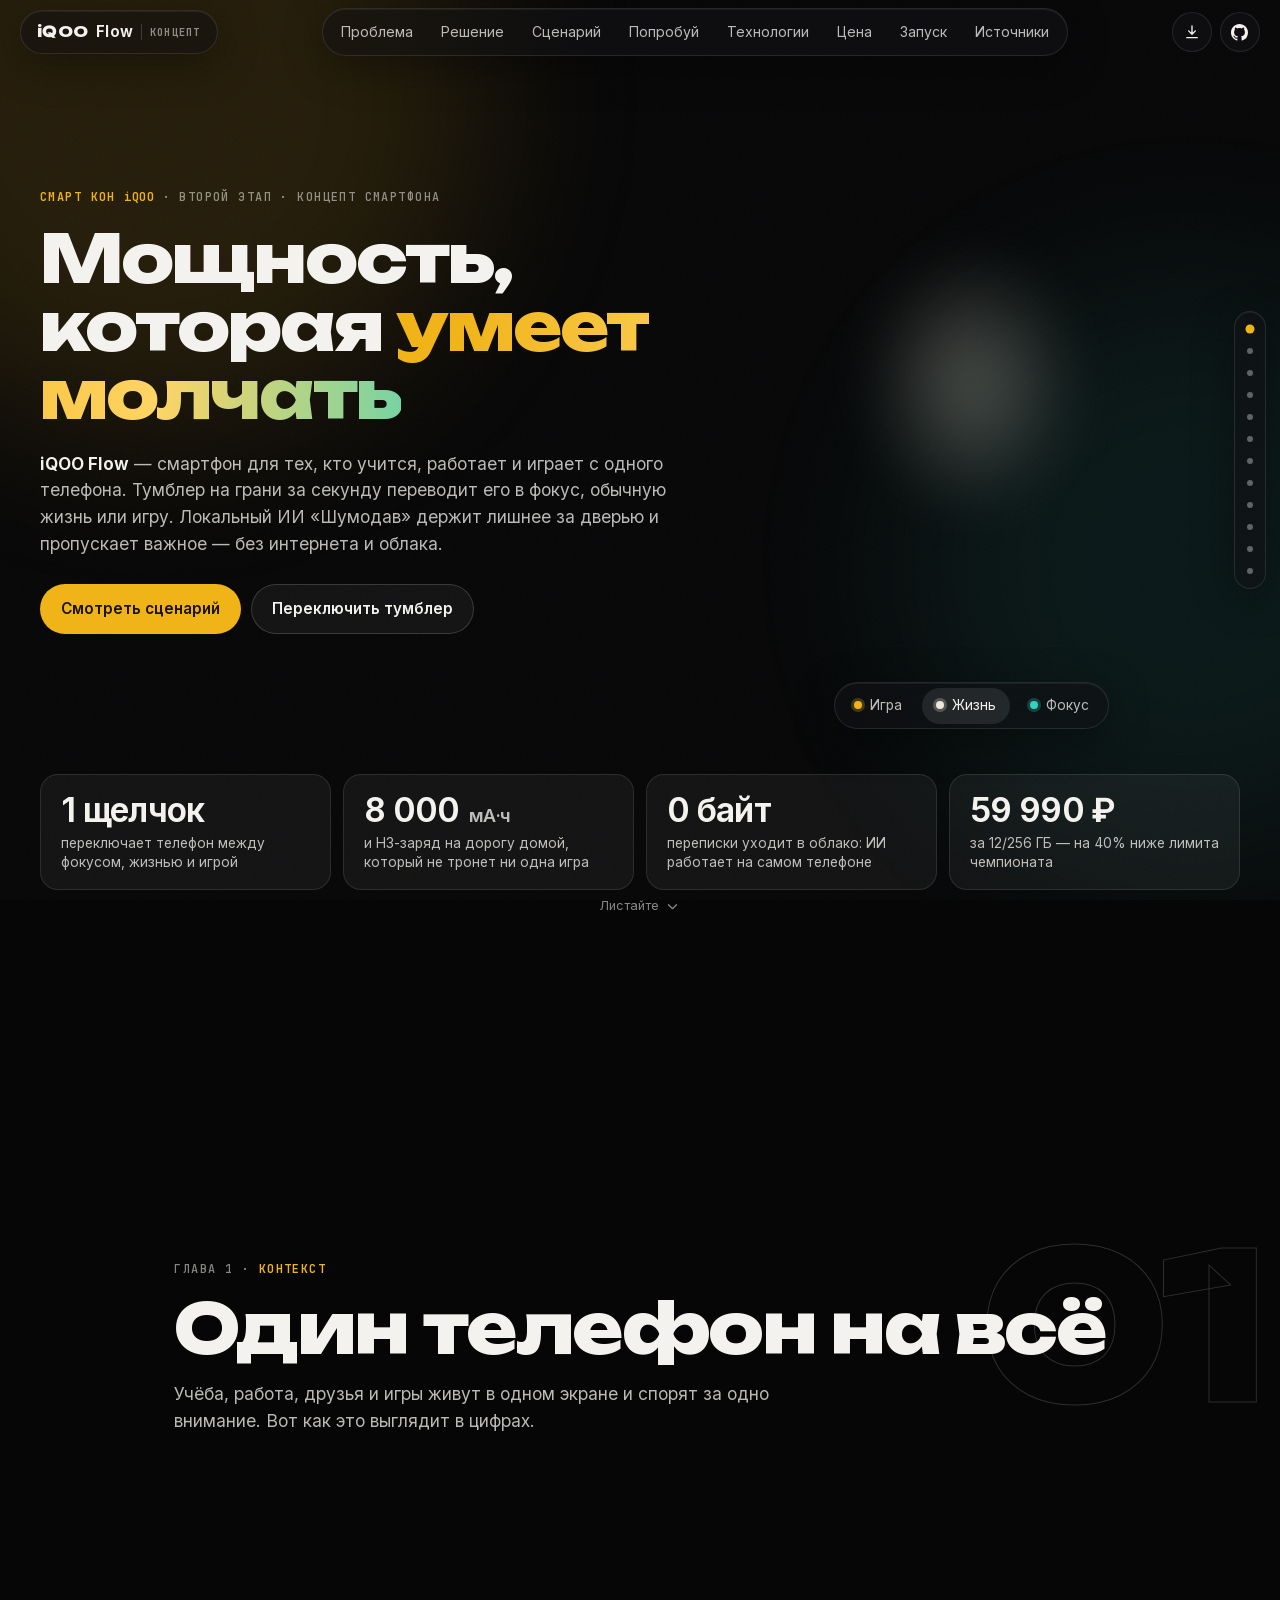
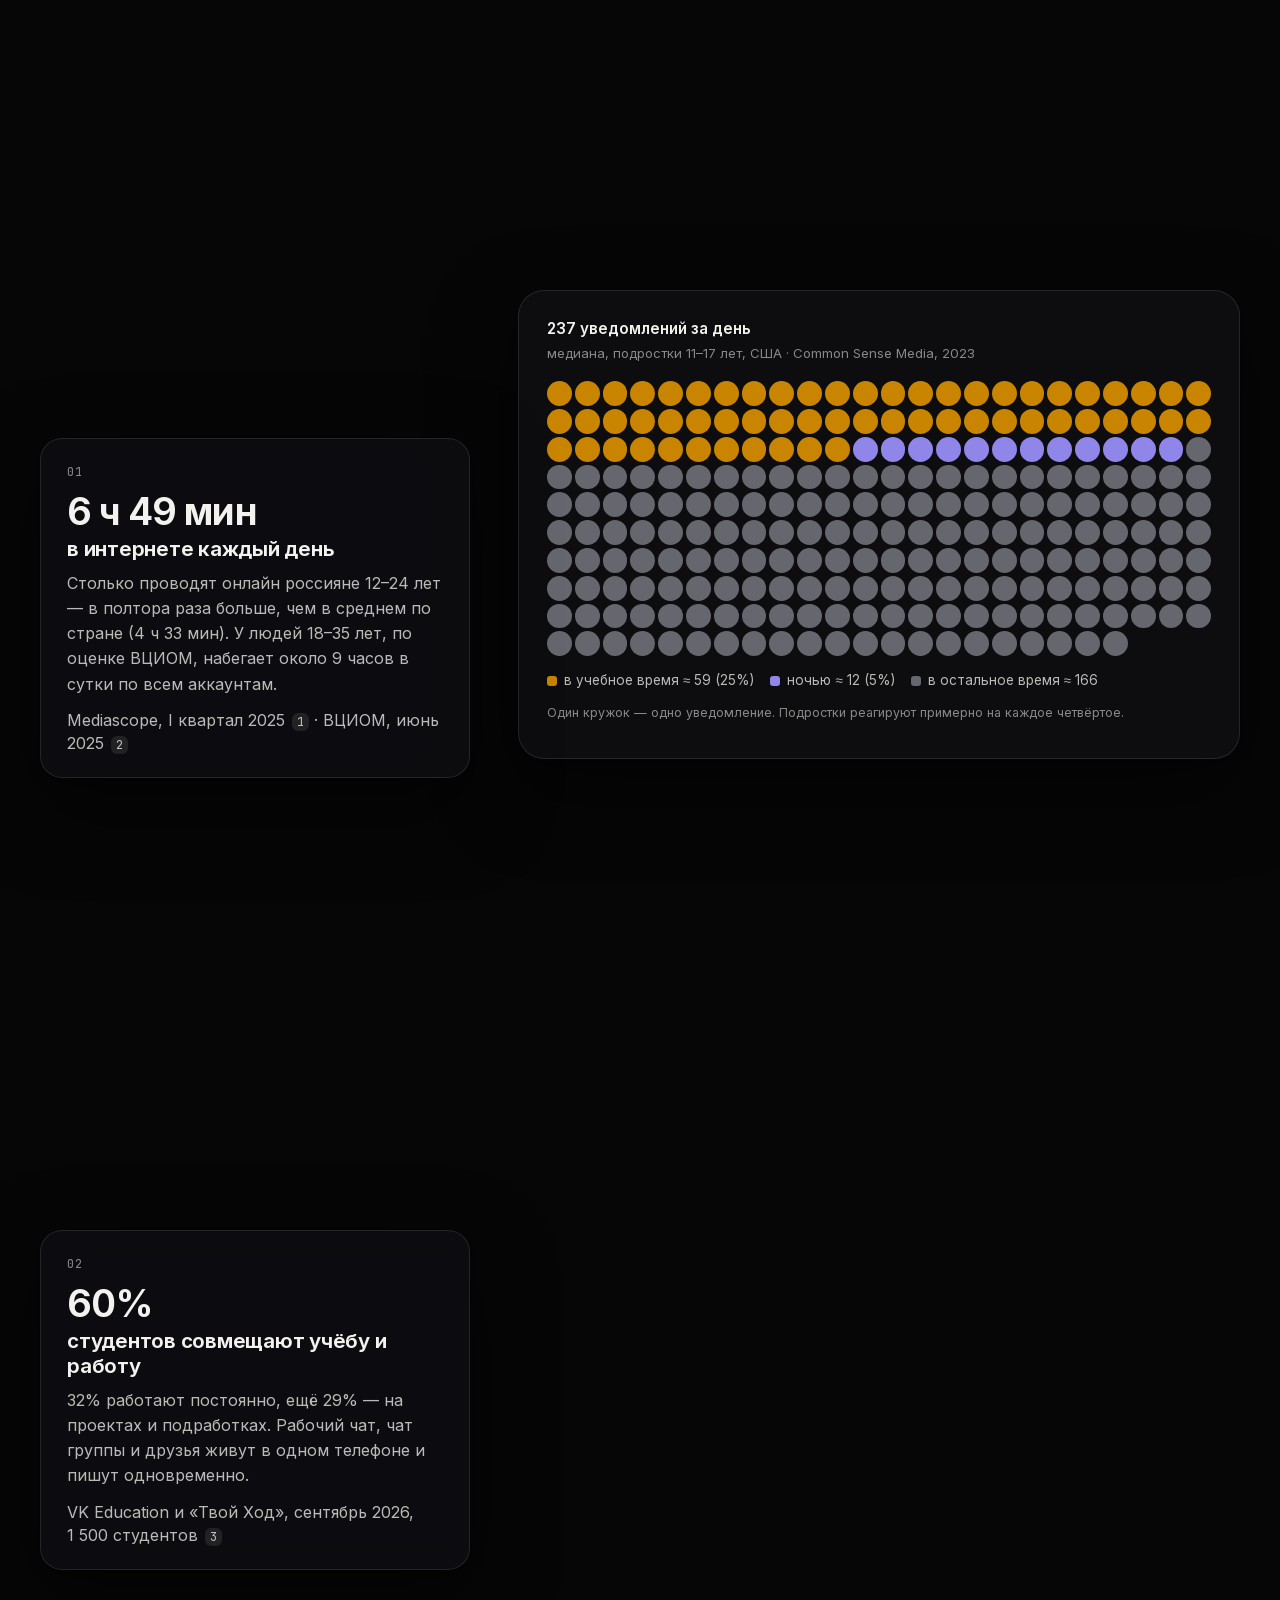
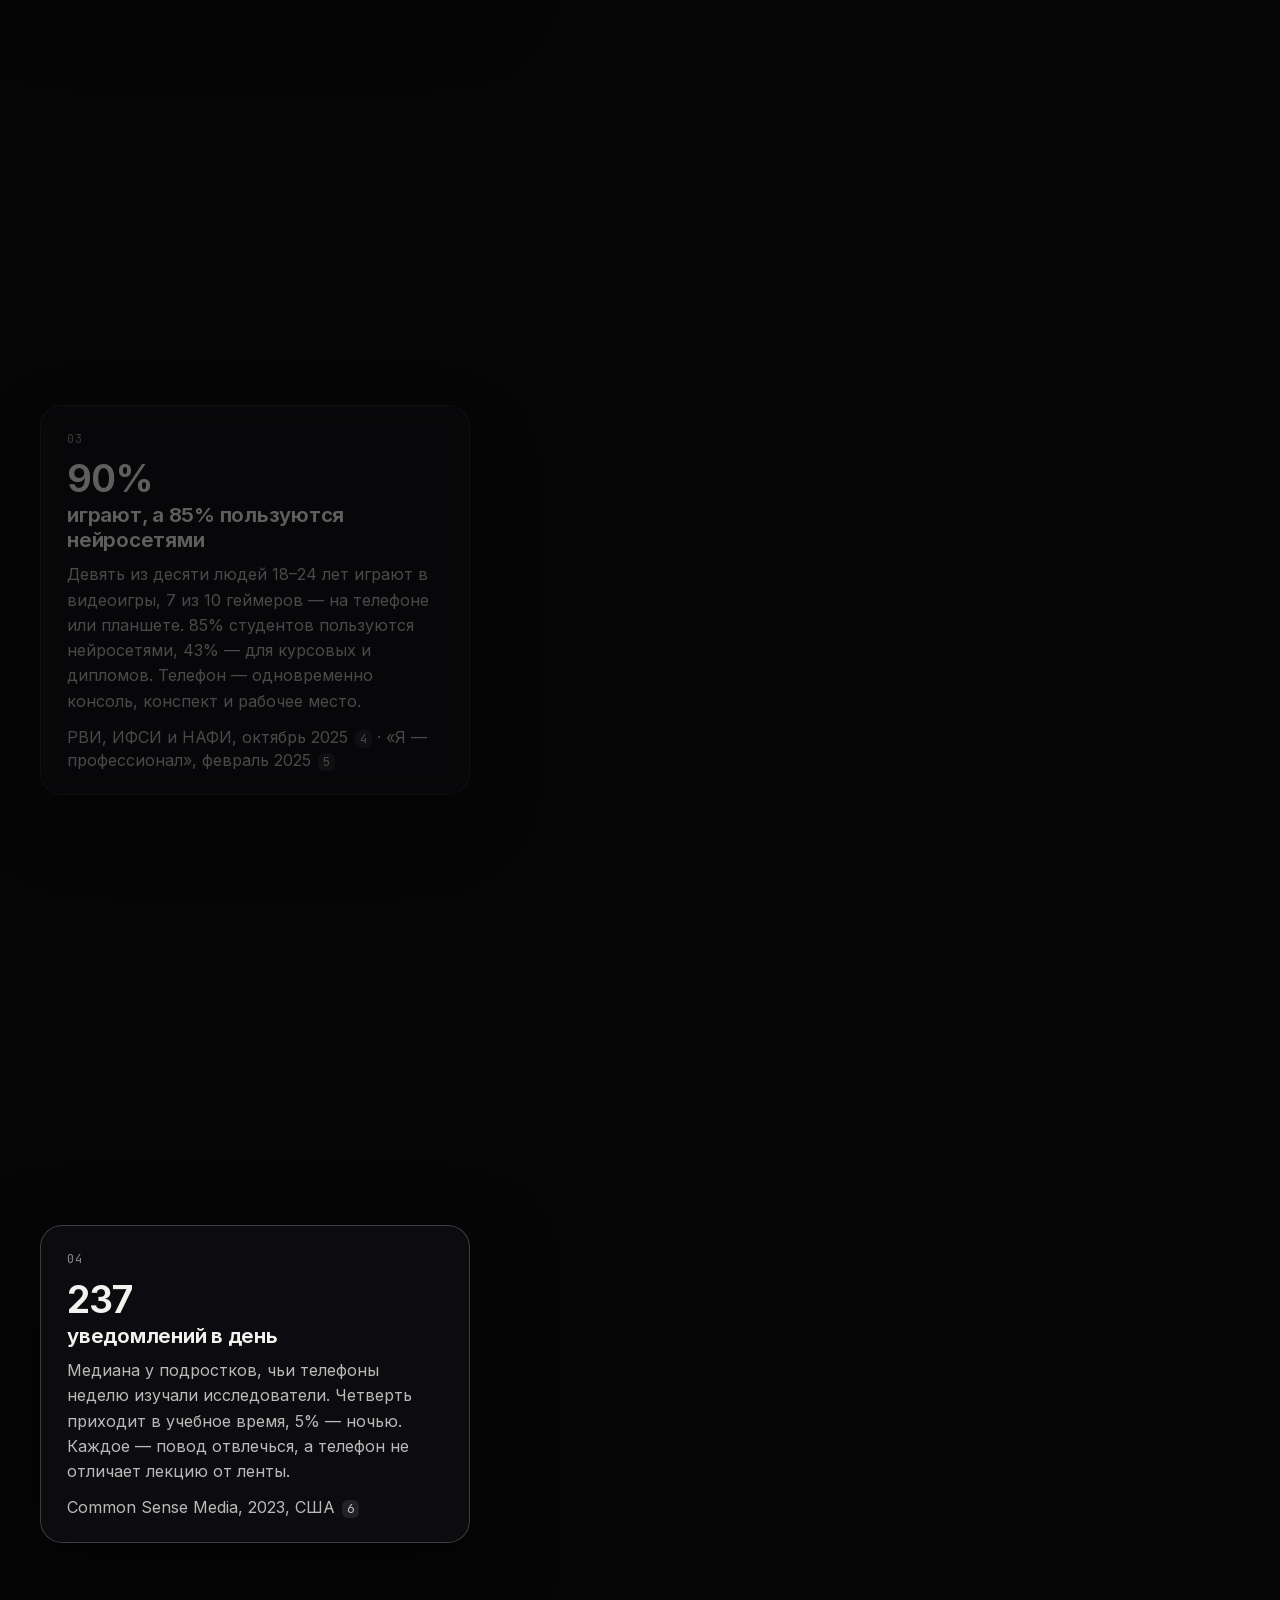
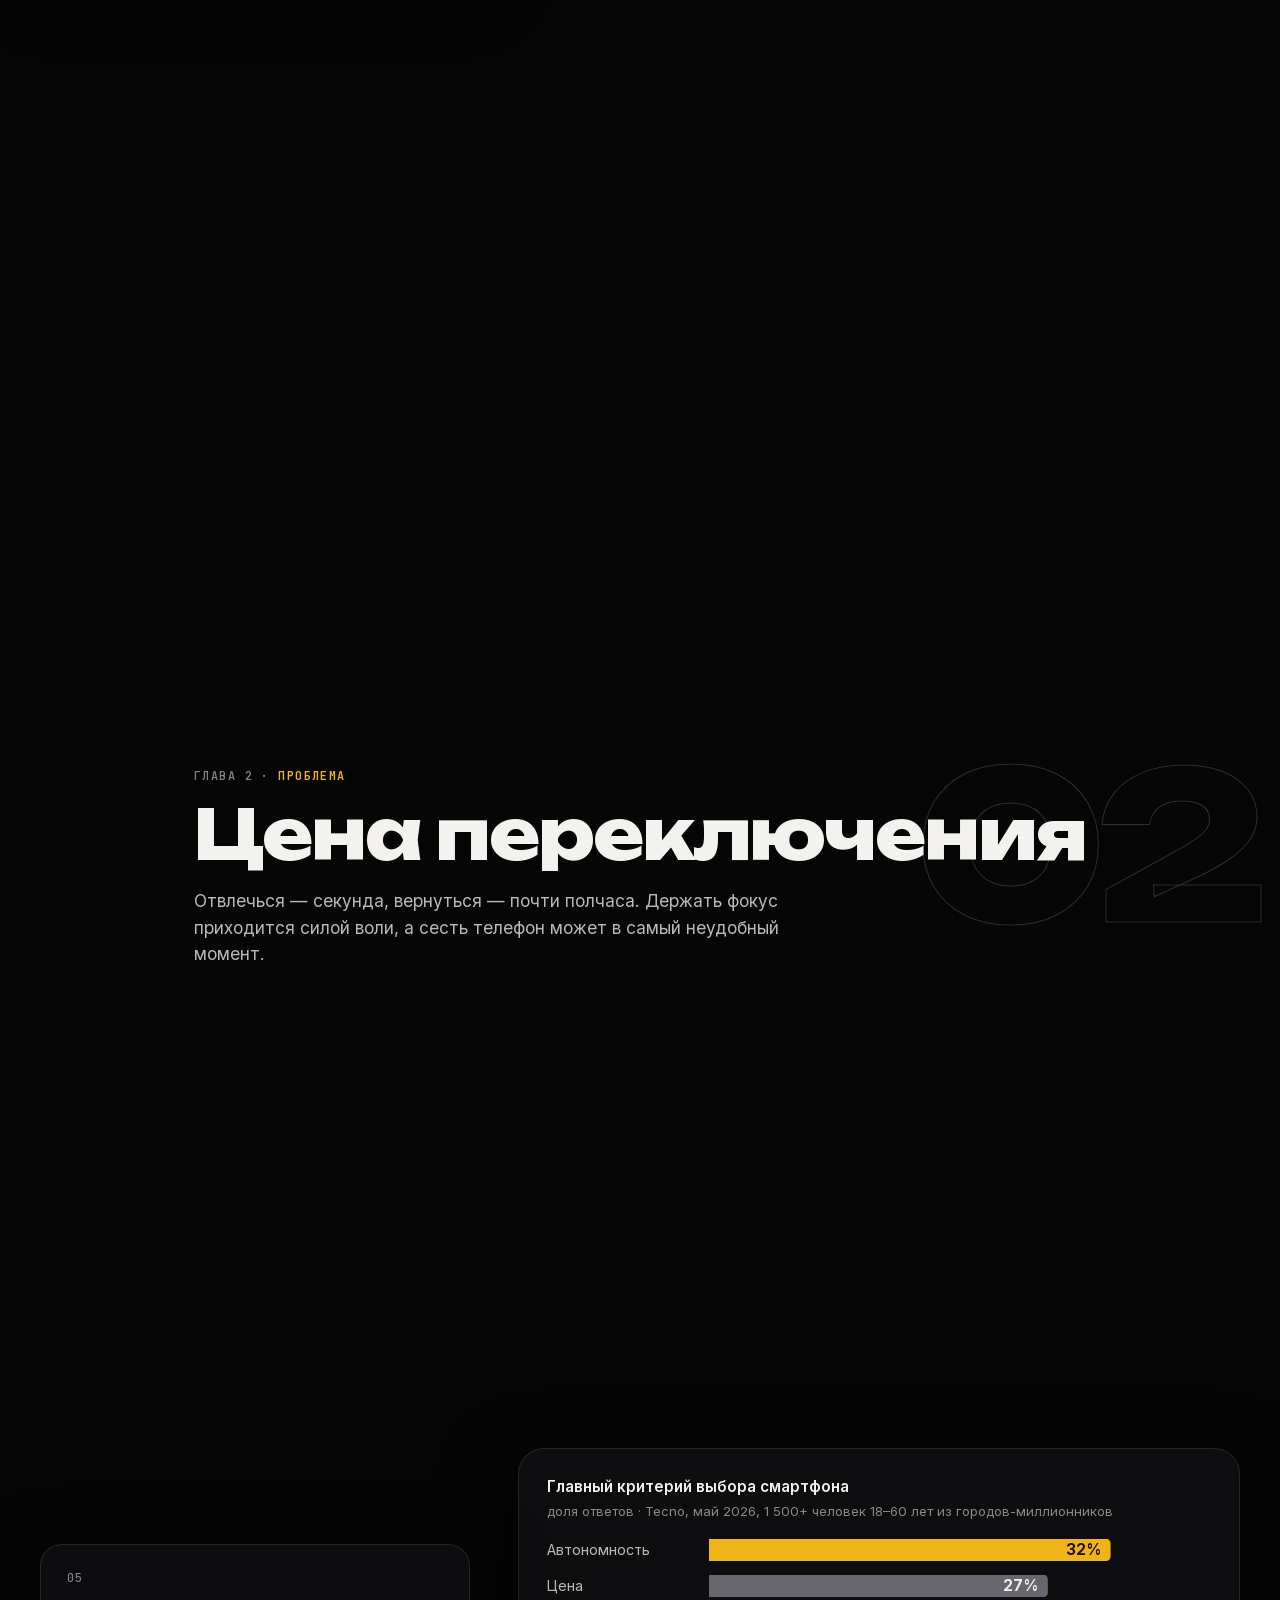
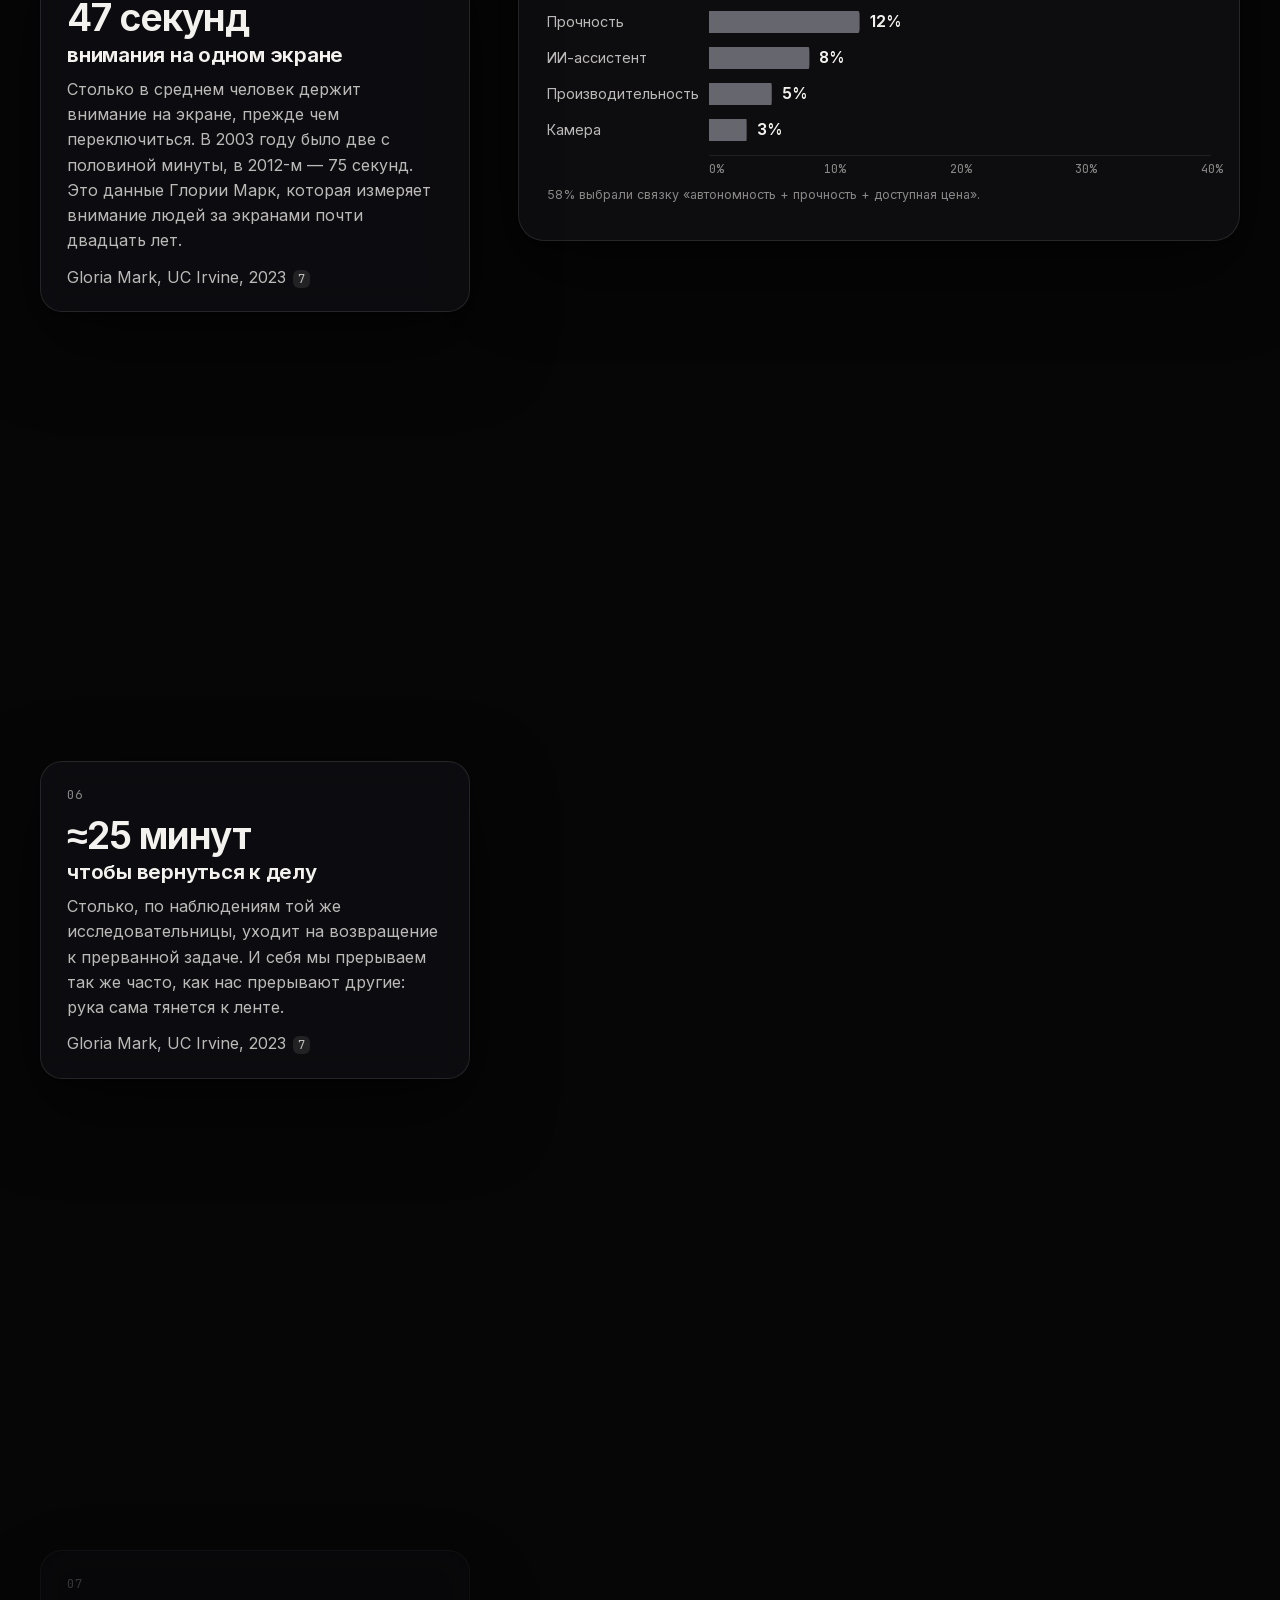
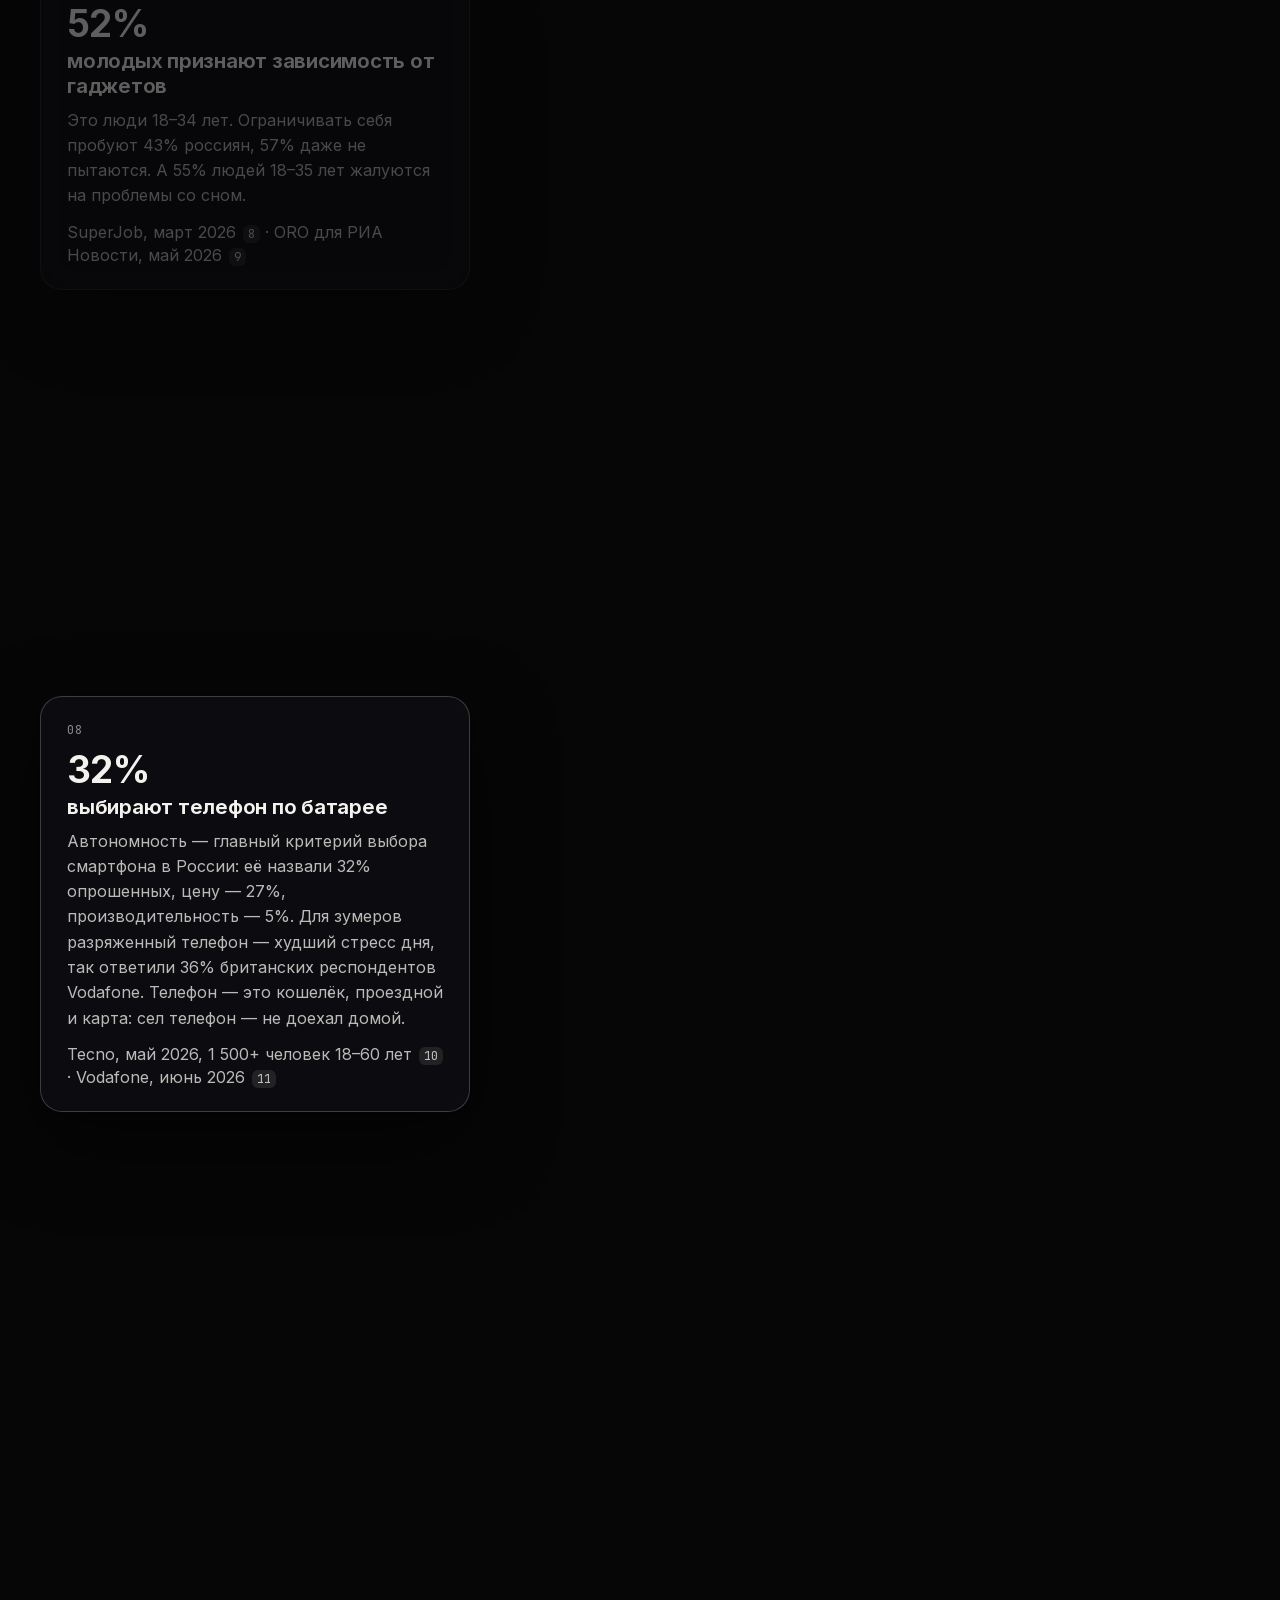
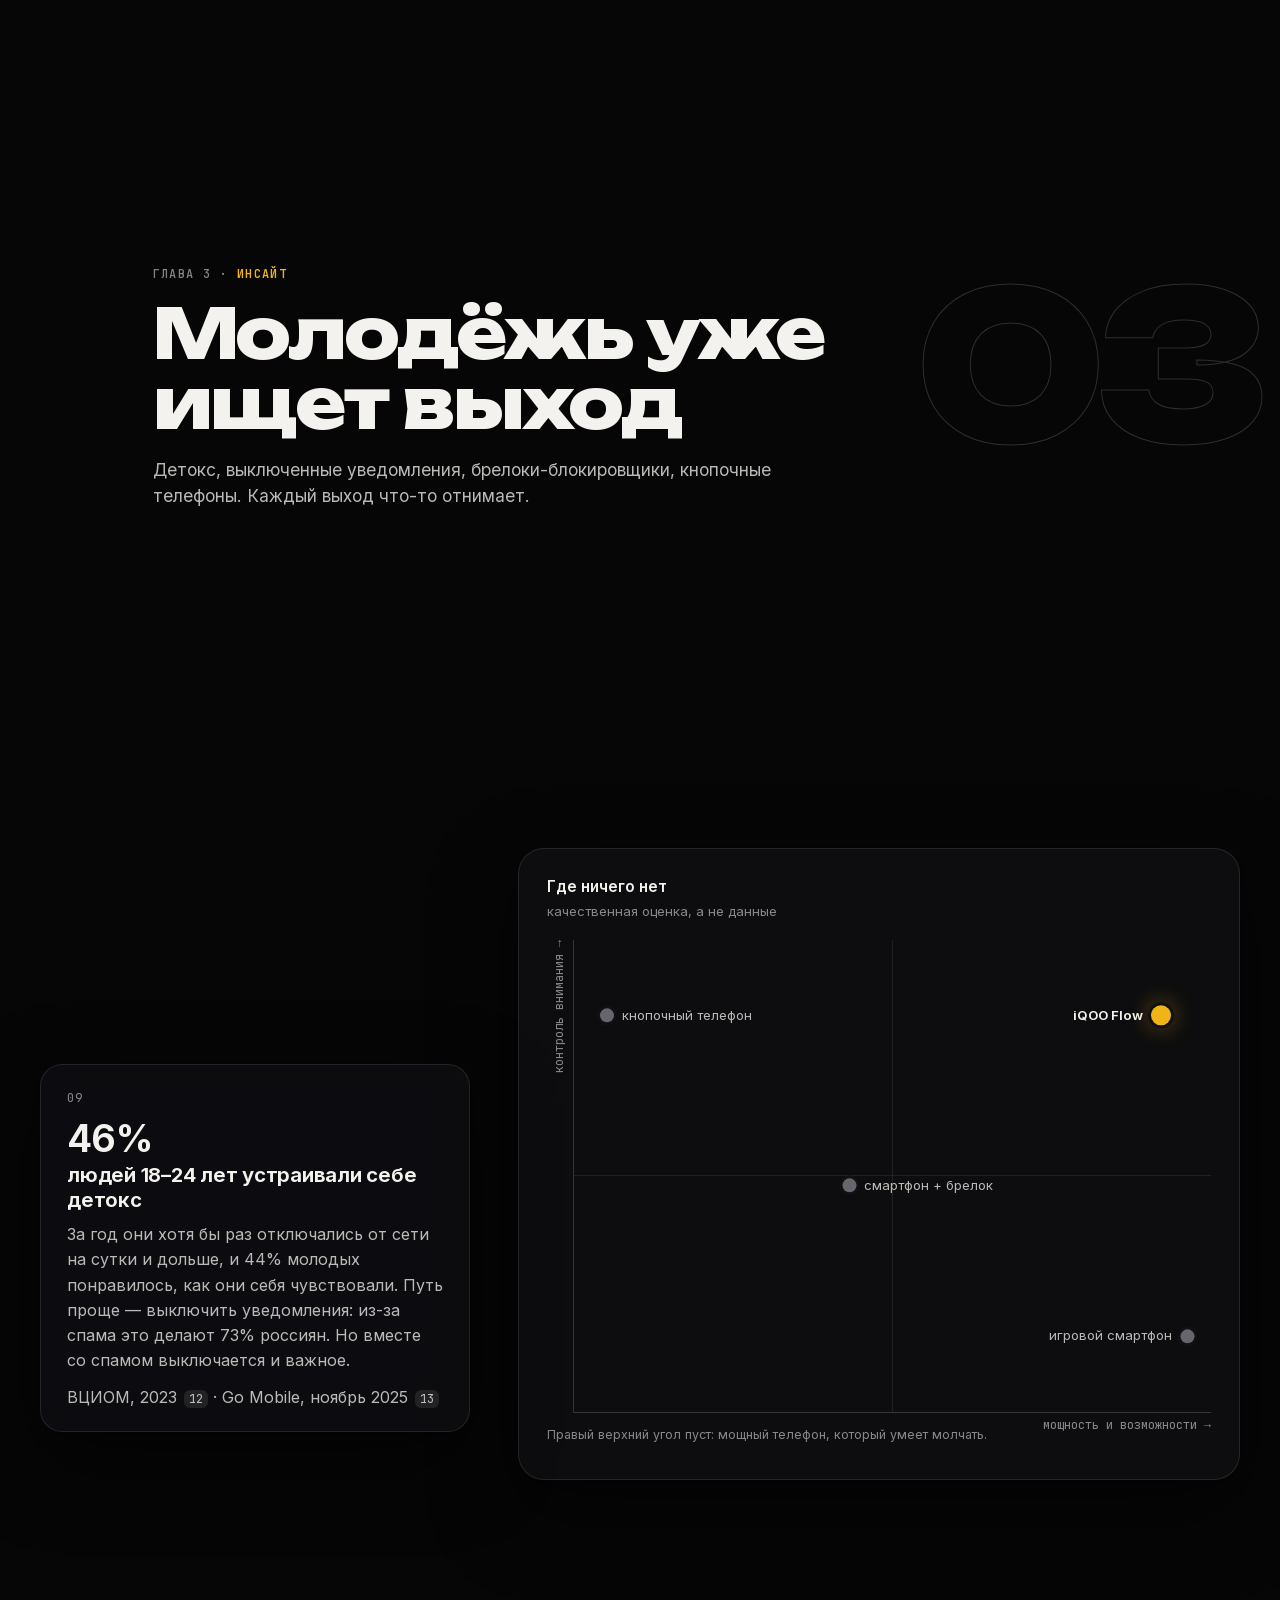
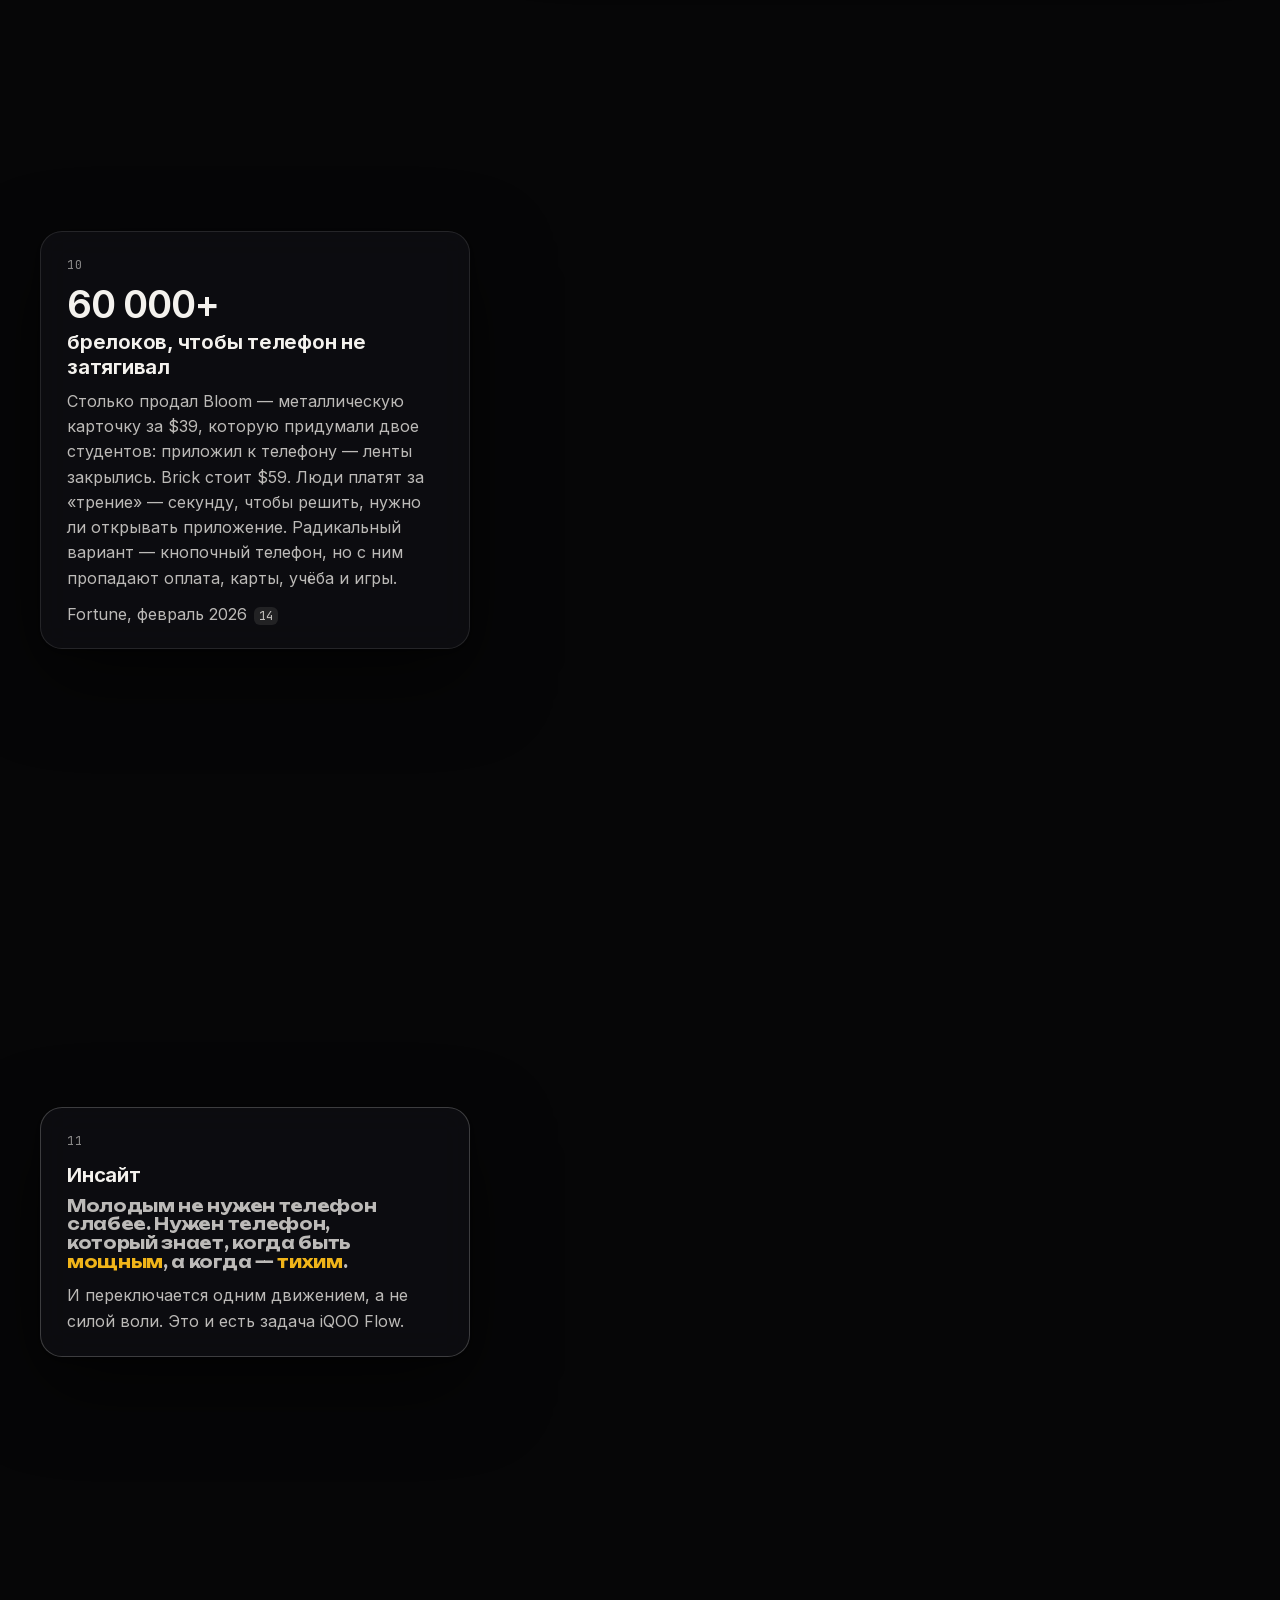
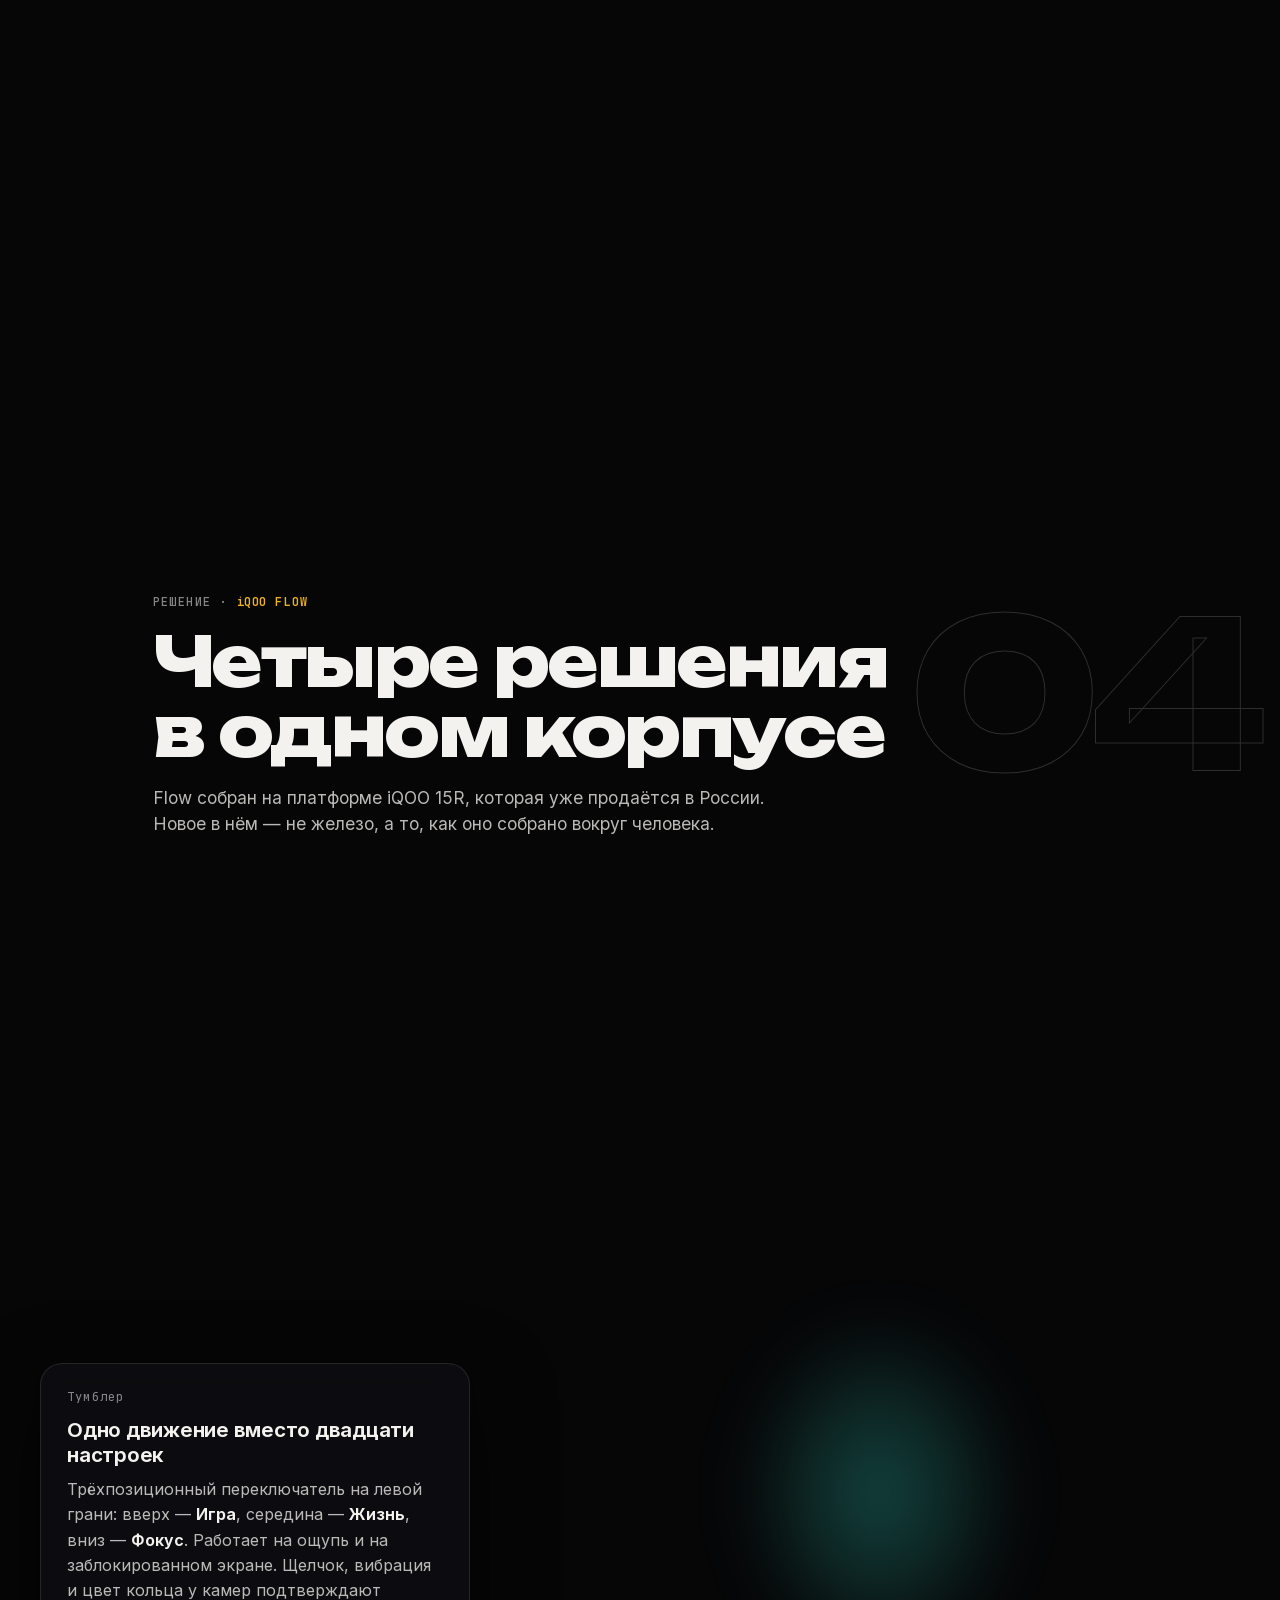
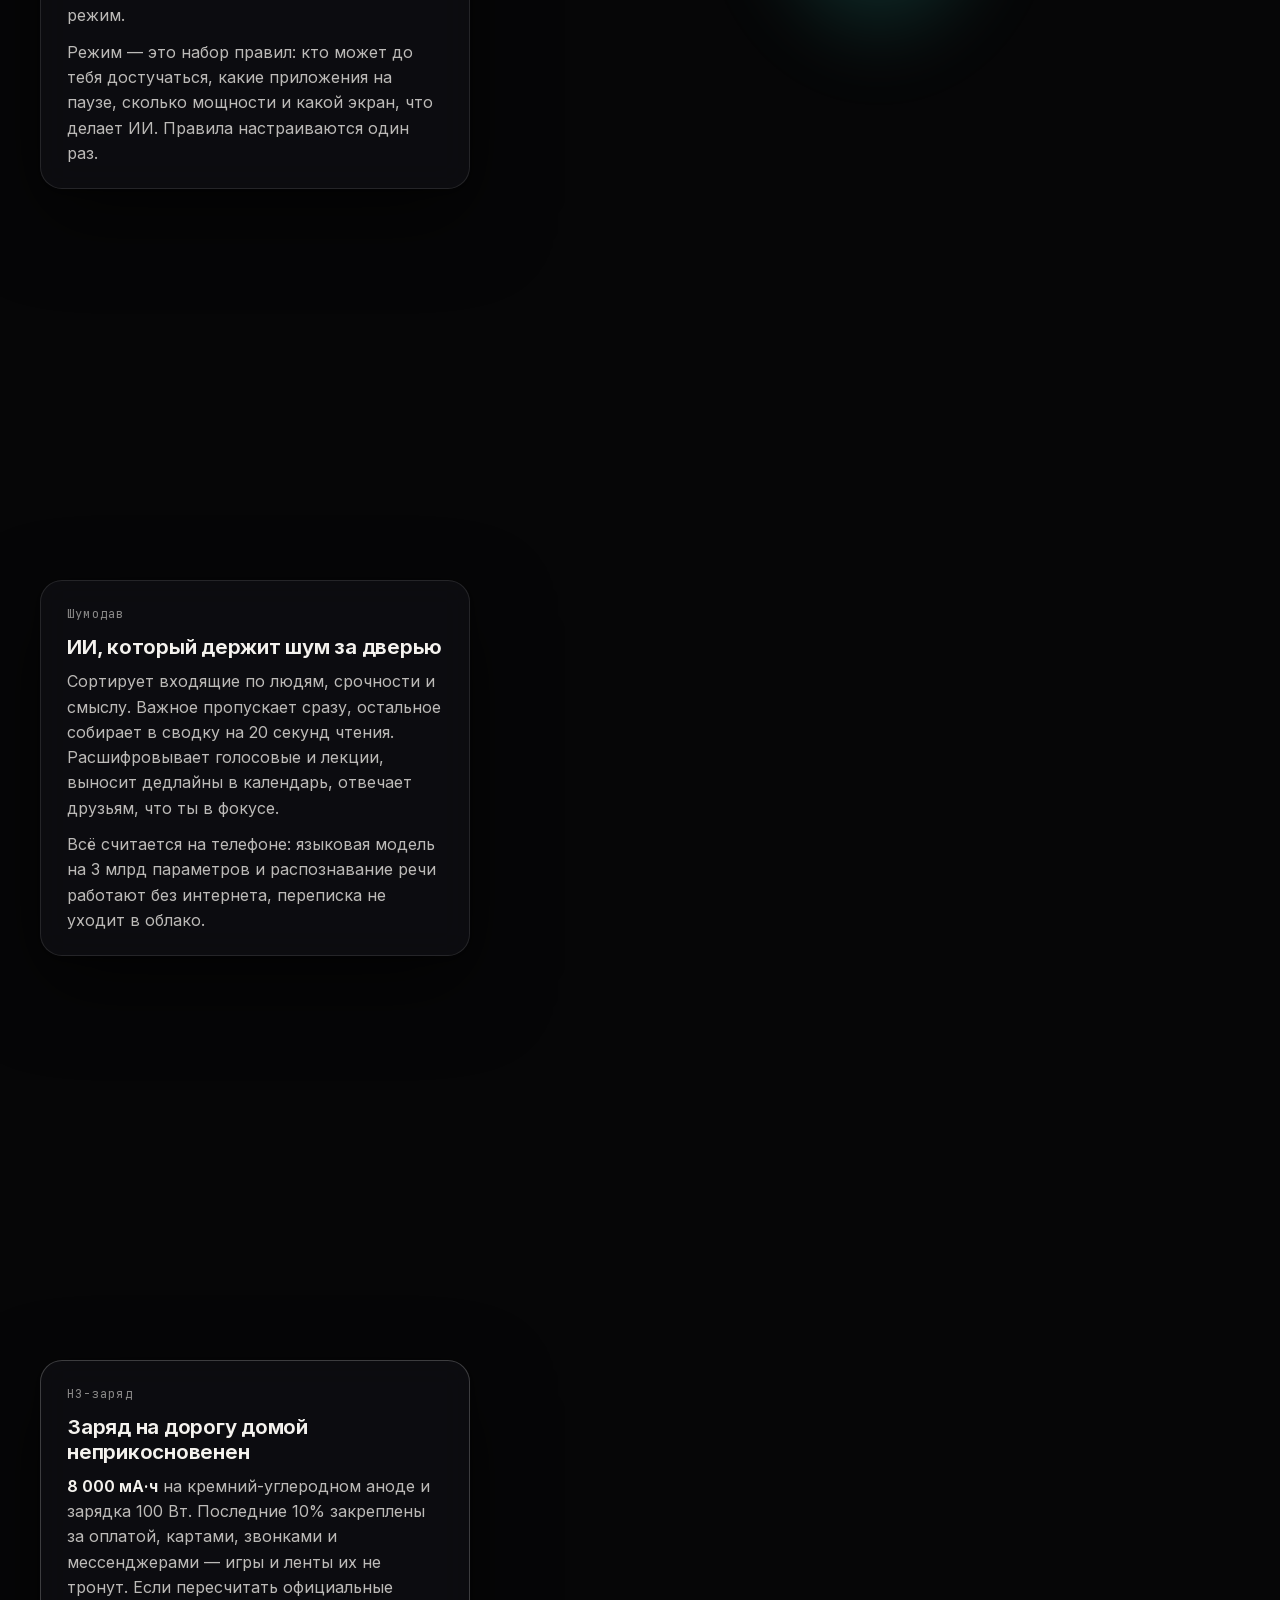
==== commit 5cd8de0e: "Видеоэкскурсия по сайту и скрипт её записи" ====
--- a/index.html
+++ b/index.html
@@ -468,7 +468,7 @@
 <footer>
   <div class="wrap row">
     <p>Концепт подготовлен для технологического чемпионата «Смарт Кон» iQOO 2026, второй этап. Это не анонс и не официальный продукт iQOO; названия моделей и товарные знаки принадлежат их владельцам. Характеристики платформы — по открытым данным iQOO Россия, изображения устройства — авторская 3D-модель, сценарий иллюстративный.</p>
-    <div class="links"><a class="btn" href="assets/iqoo-flow-presentation.pdf" download>Презентация, PDF</a><a class="btn" href="deck/">Презентация онлайн</a><a class="btn" href="https://github.com/IvanFrolovskiy/iqoo-flow" target="_blank" rel="noopener">Код на GitHub</a></div>
+    <div class="links"><a class="btn" href="assets/iqoo-flow-presentation.pdf" download>Презентация, PDF</a><a class="btn" href="deck/">Презентация онлайн</a><a class="btn" href="media/iqoo-flow-tour.mp4" target="_blank" rel="noopener">Видеоэкскурсия, 1:25</a><a class="btn" href="https://github.com/IvanFrolovskiy/iqoo-flow" target="_blank" rel="noopener">Код на GitHub</a></div>
   </div>
 </footer>
 
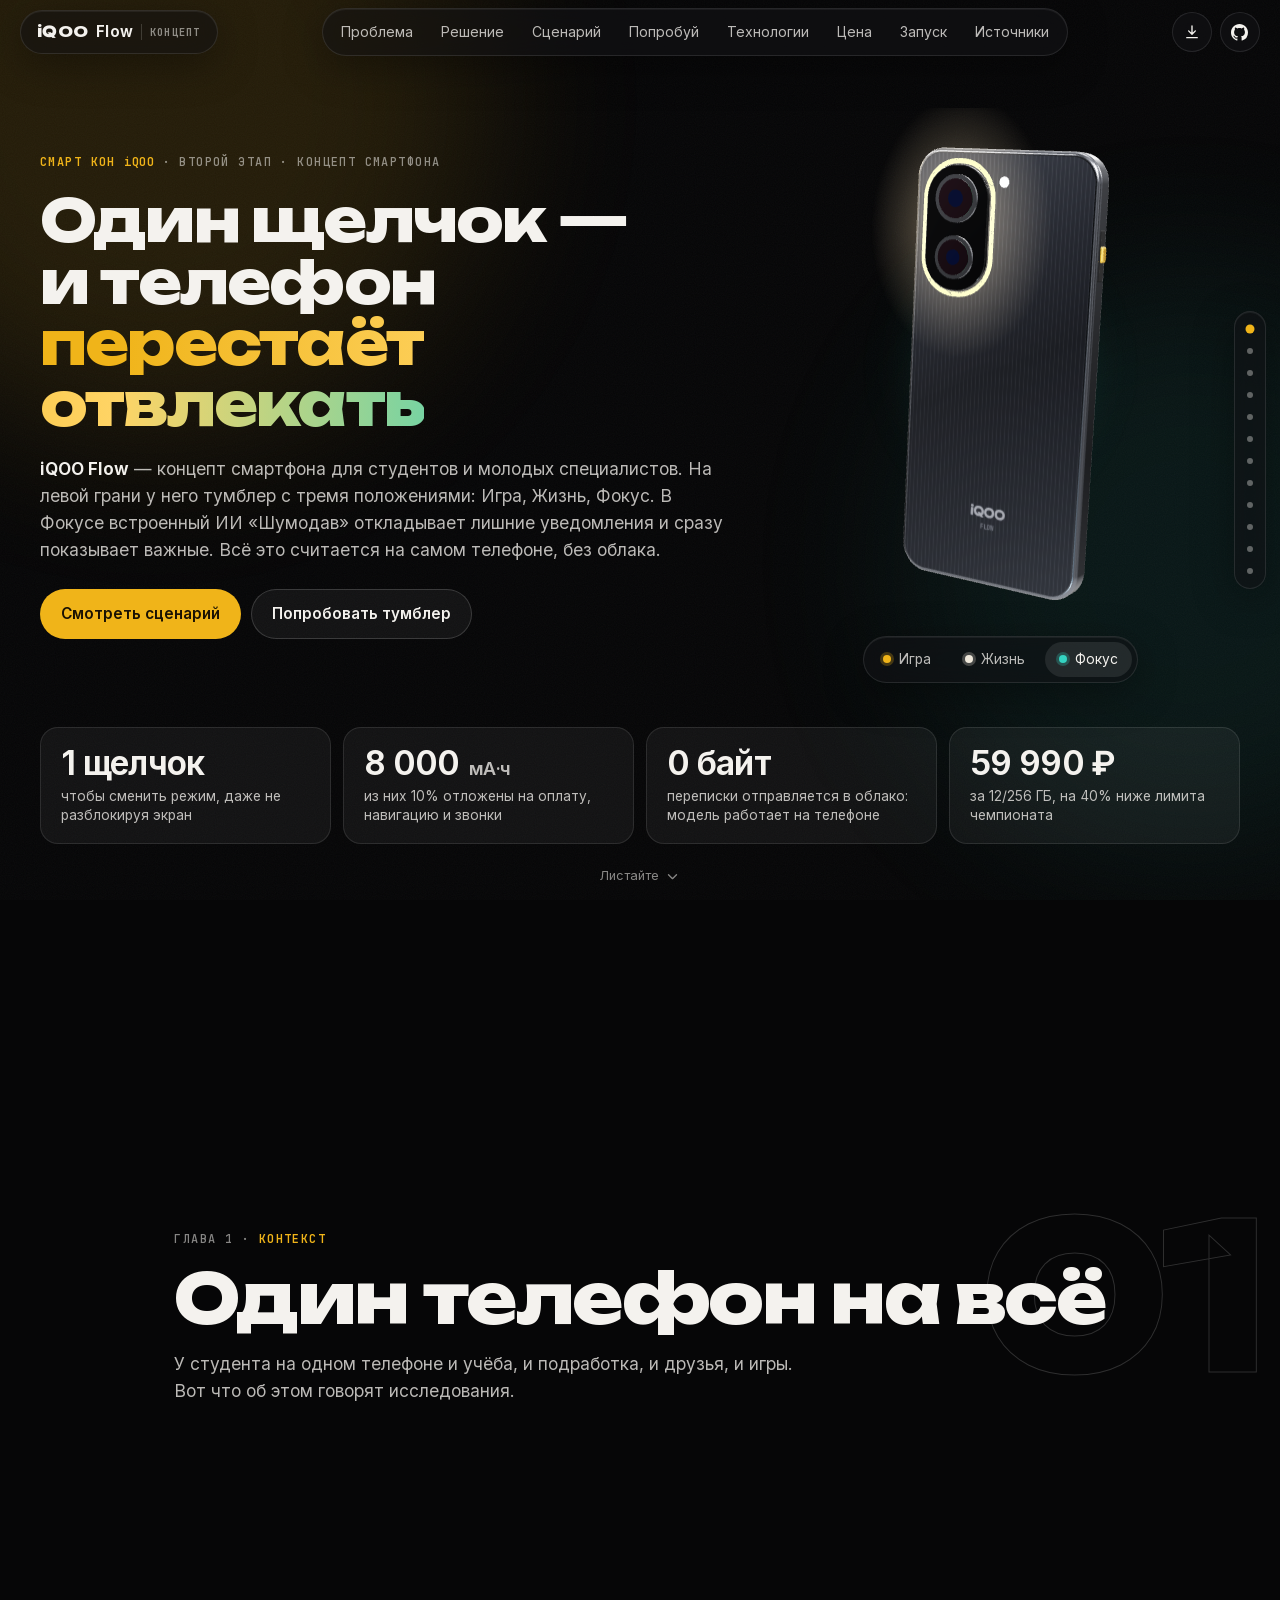
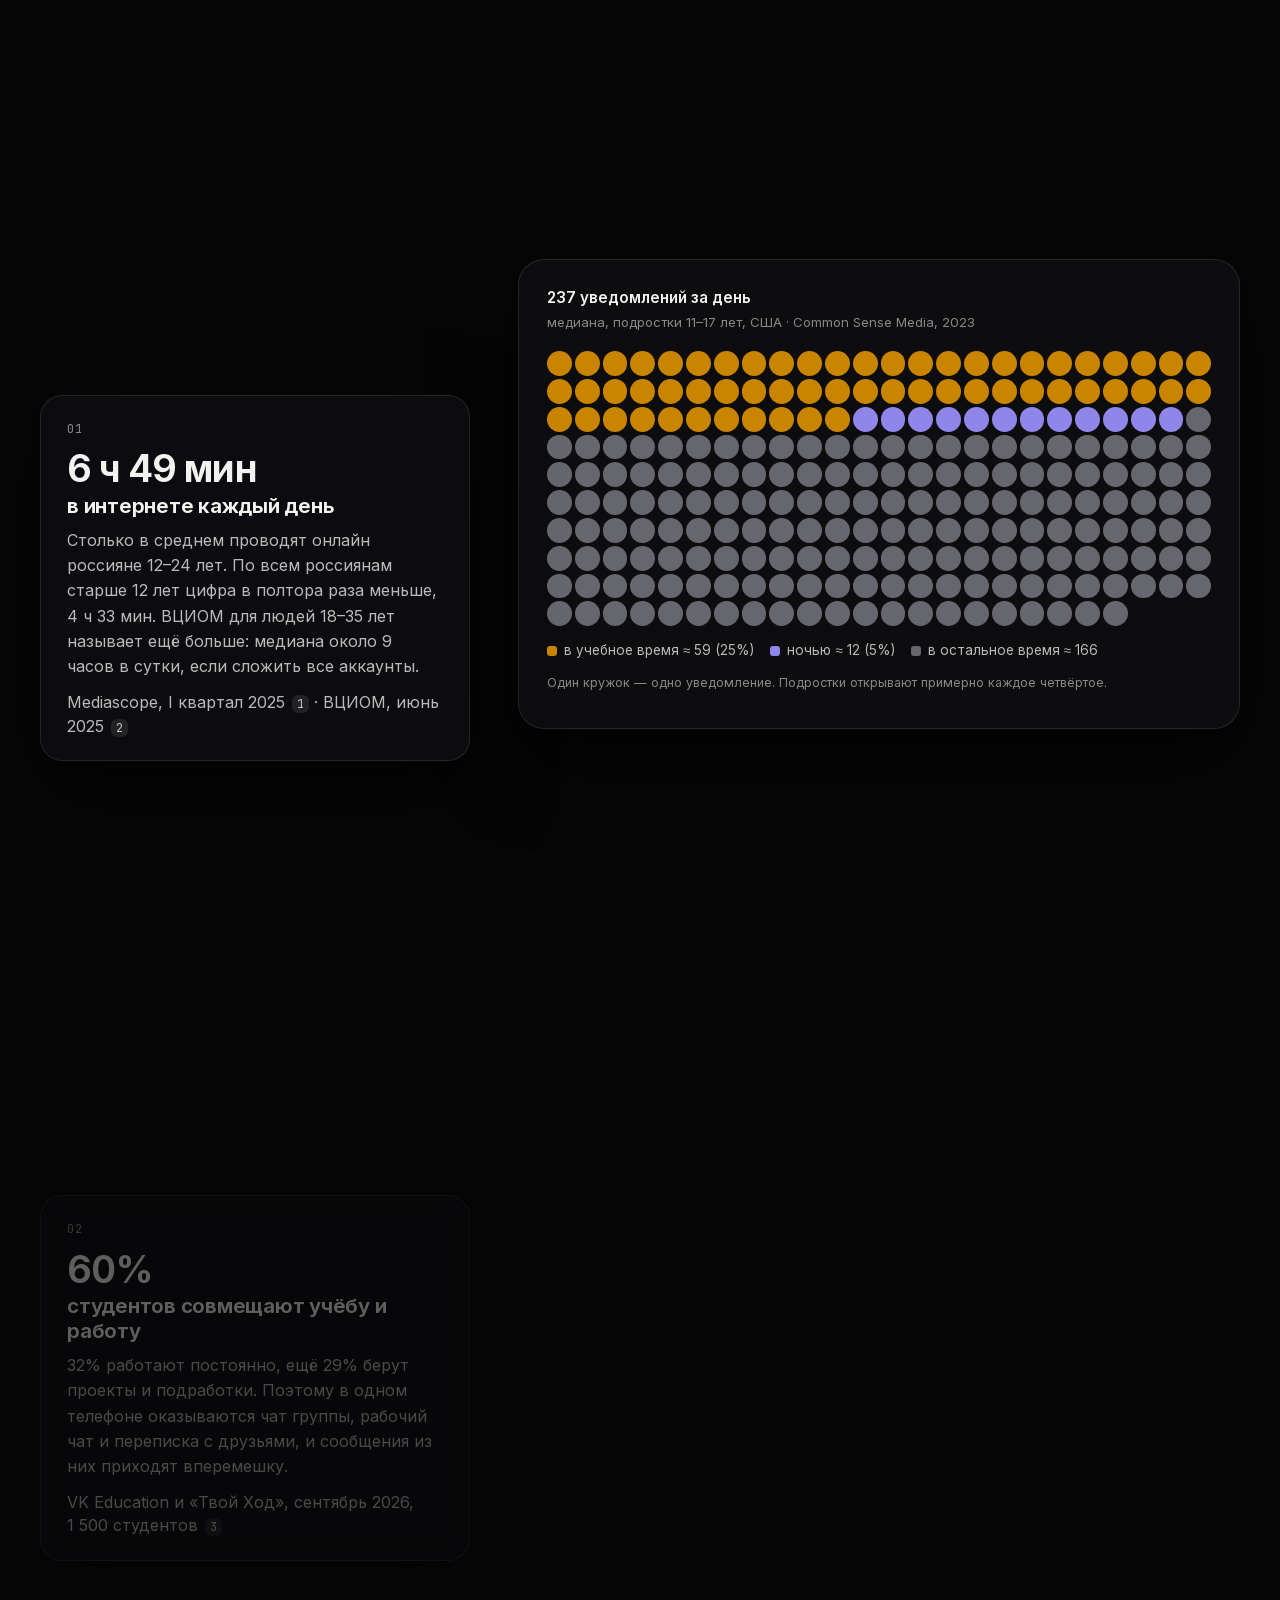
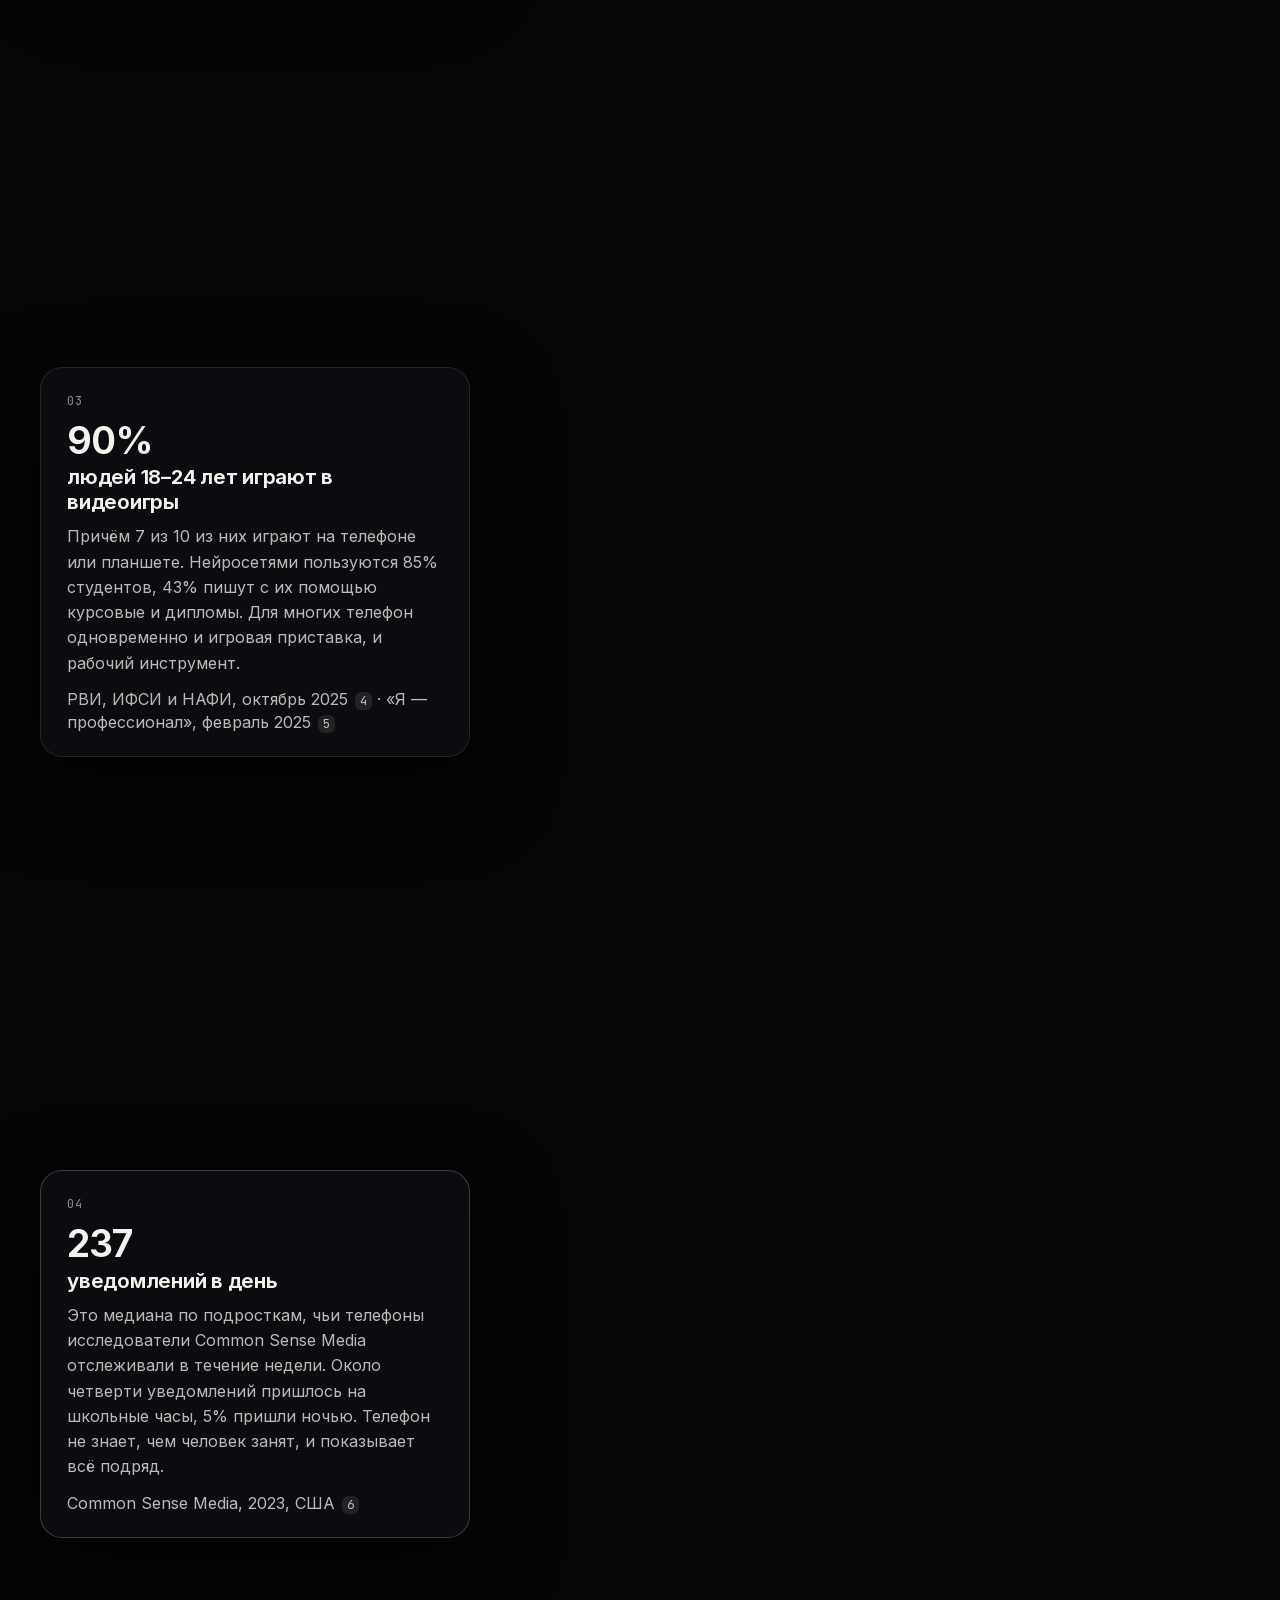
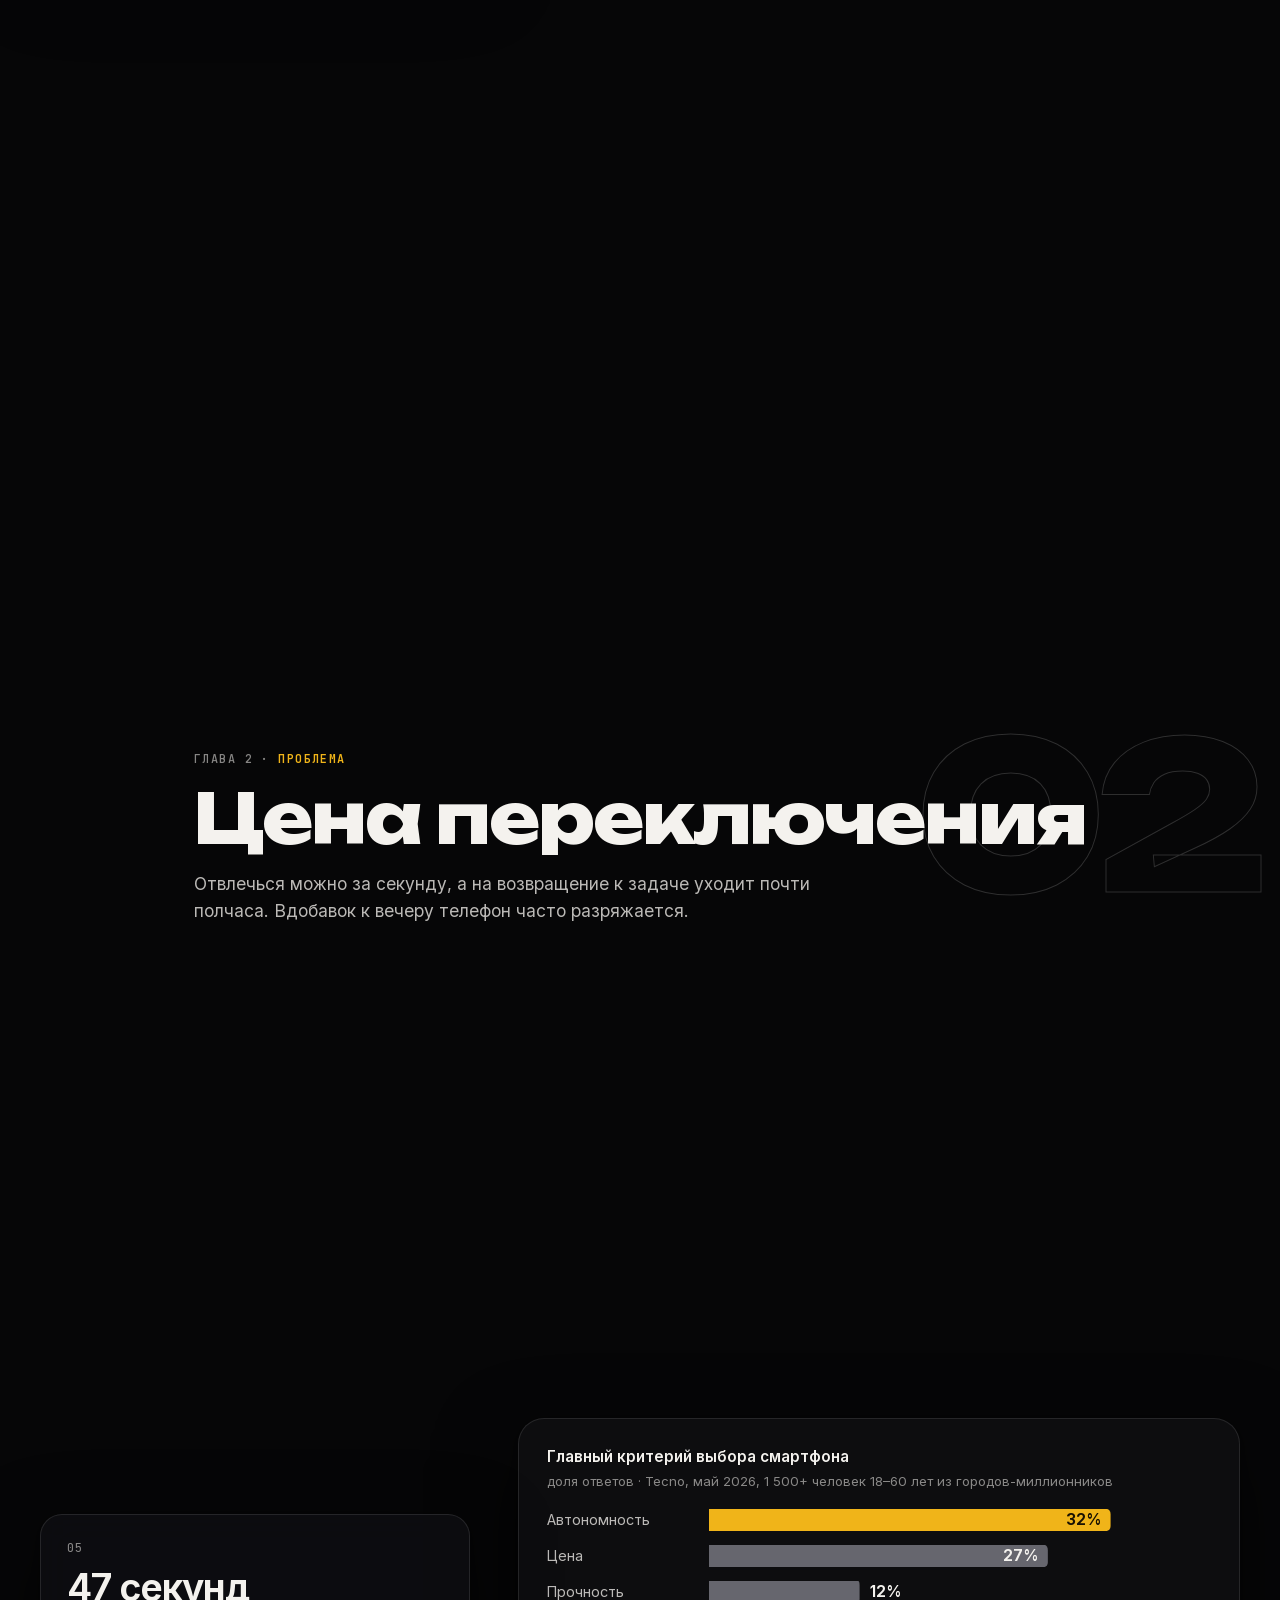
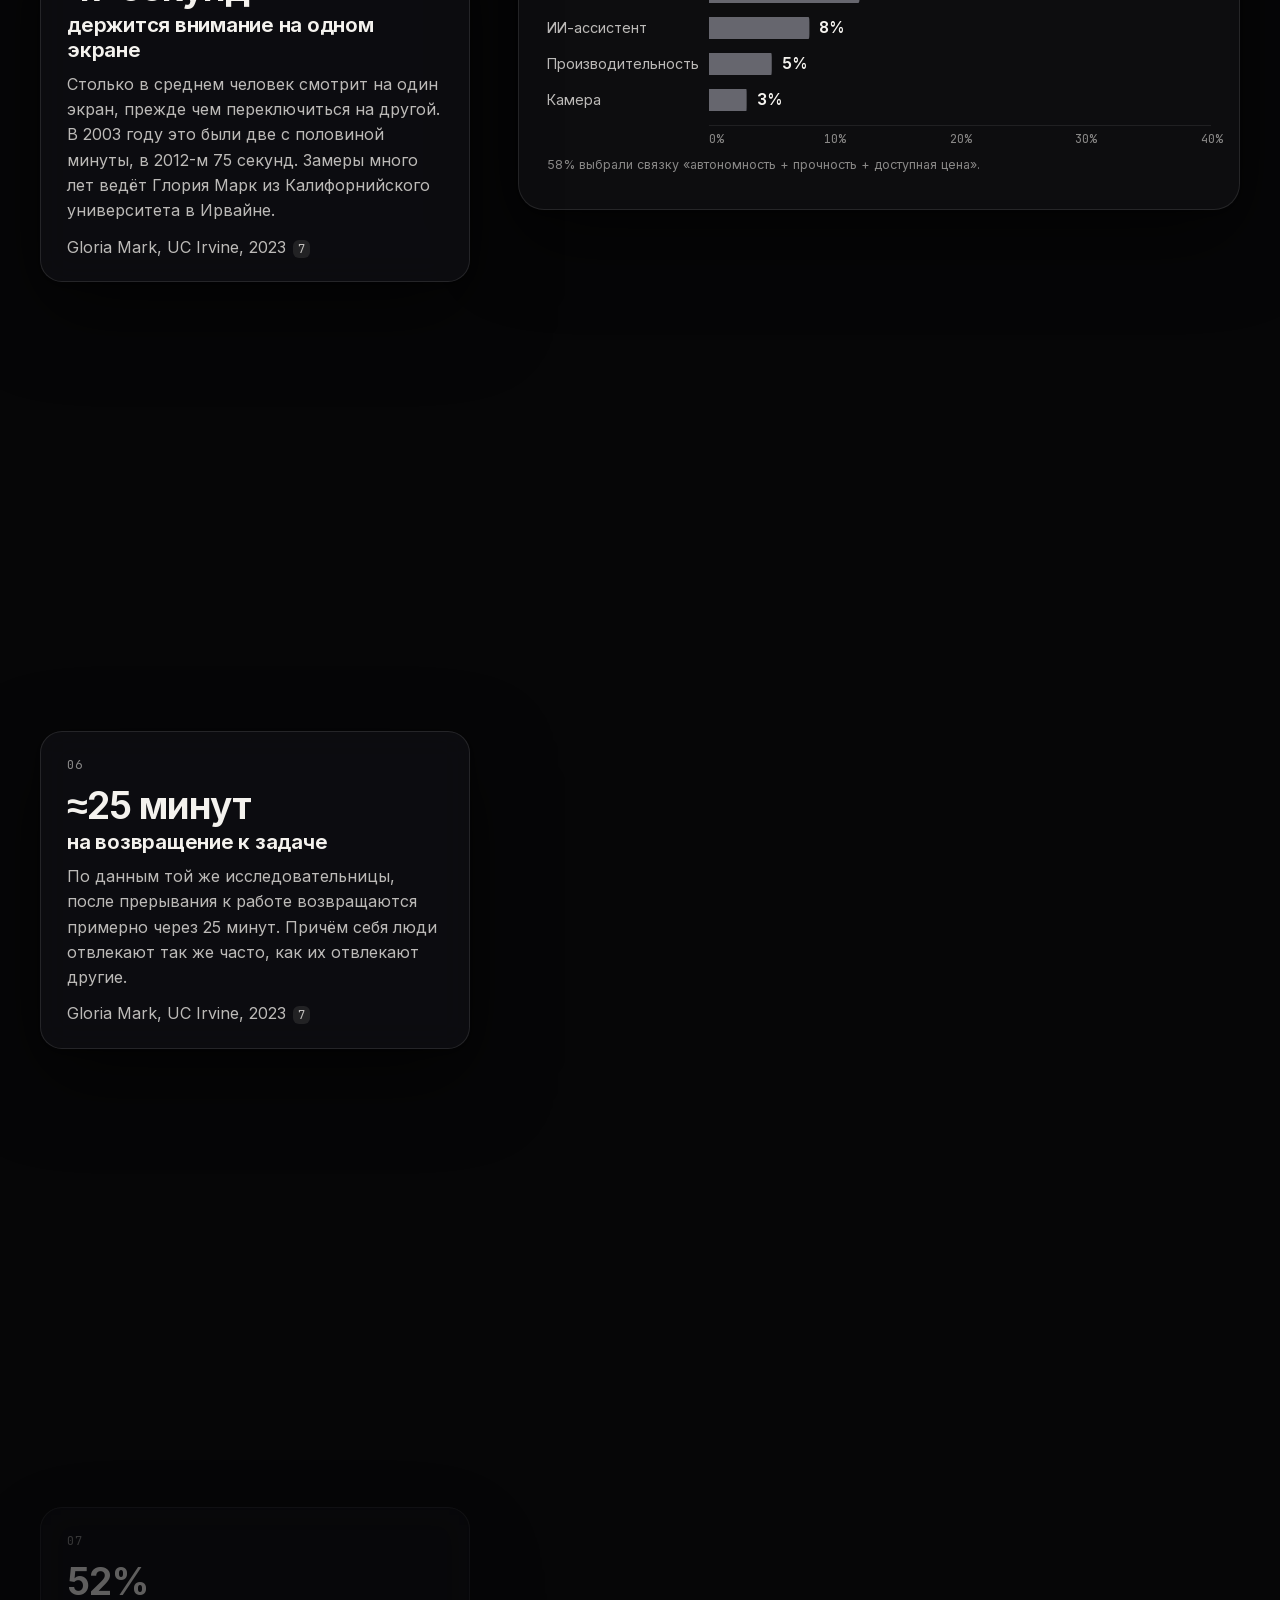
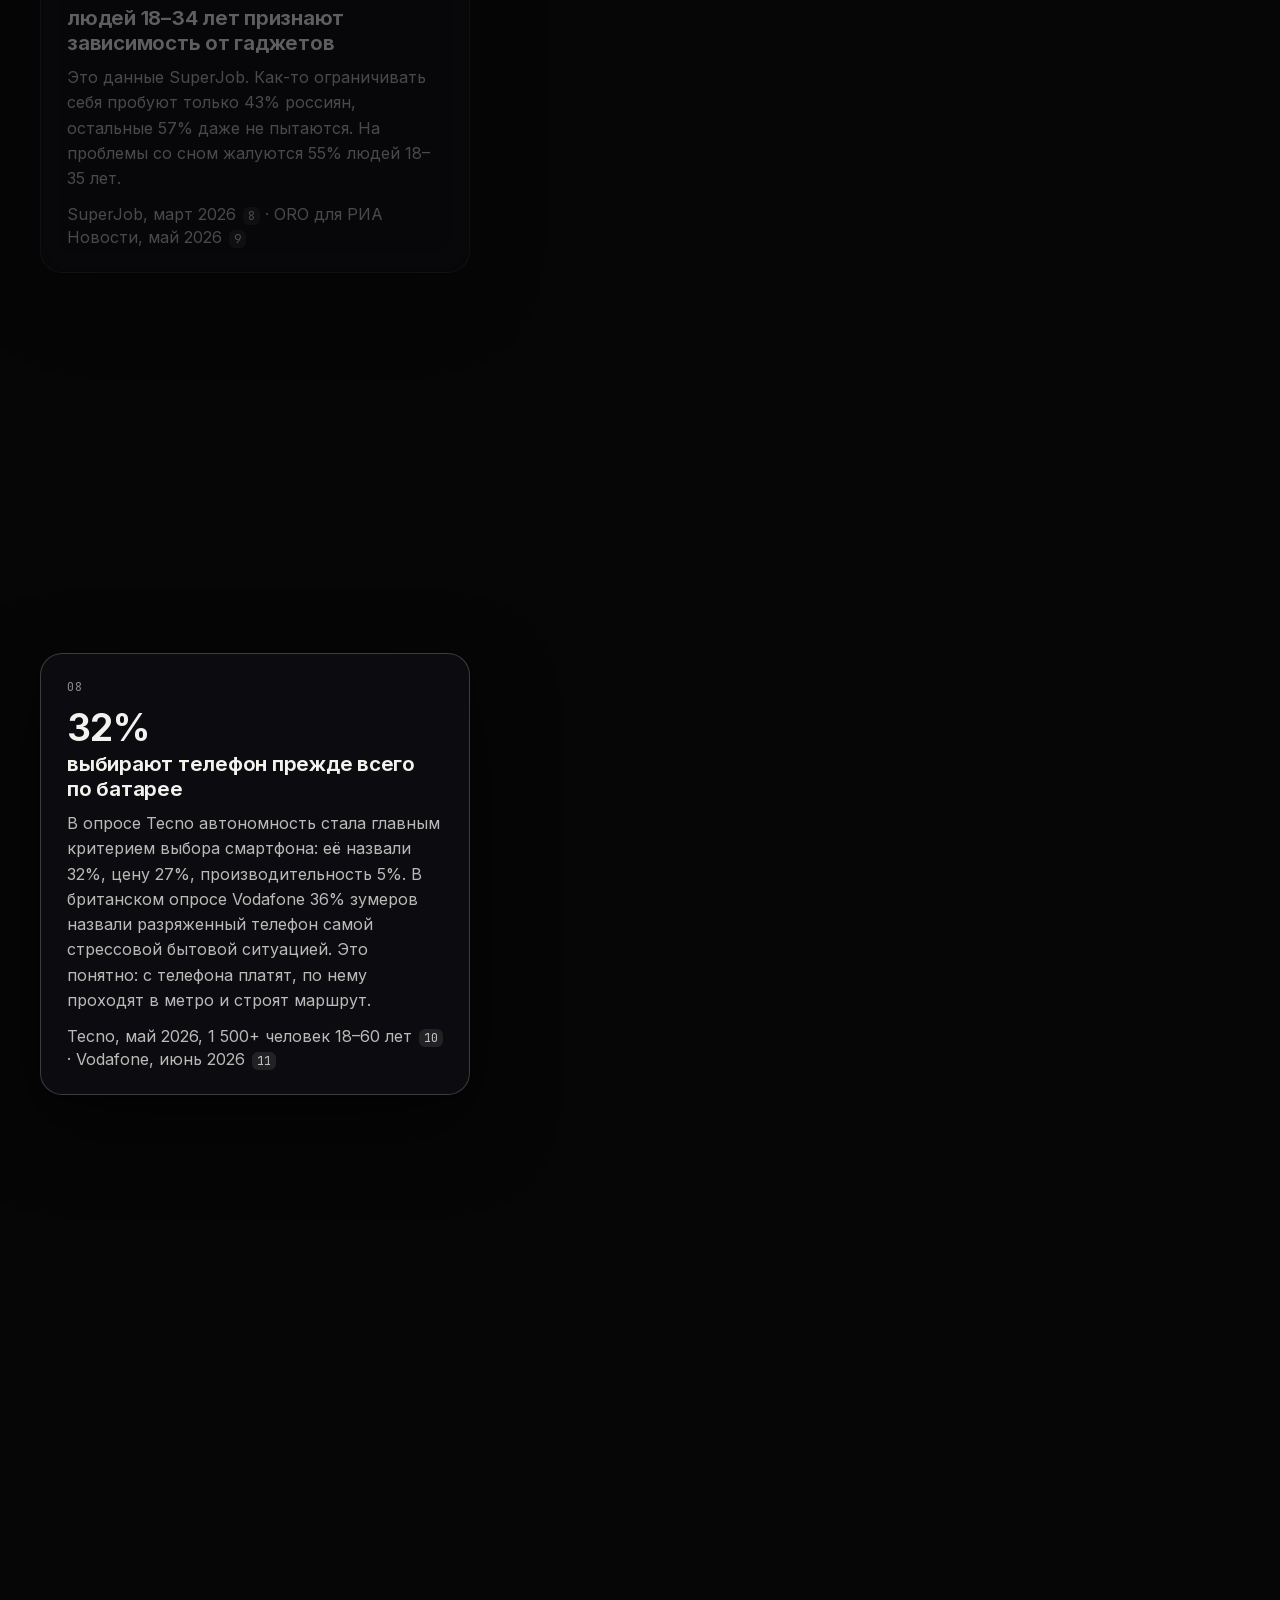
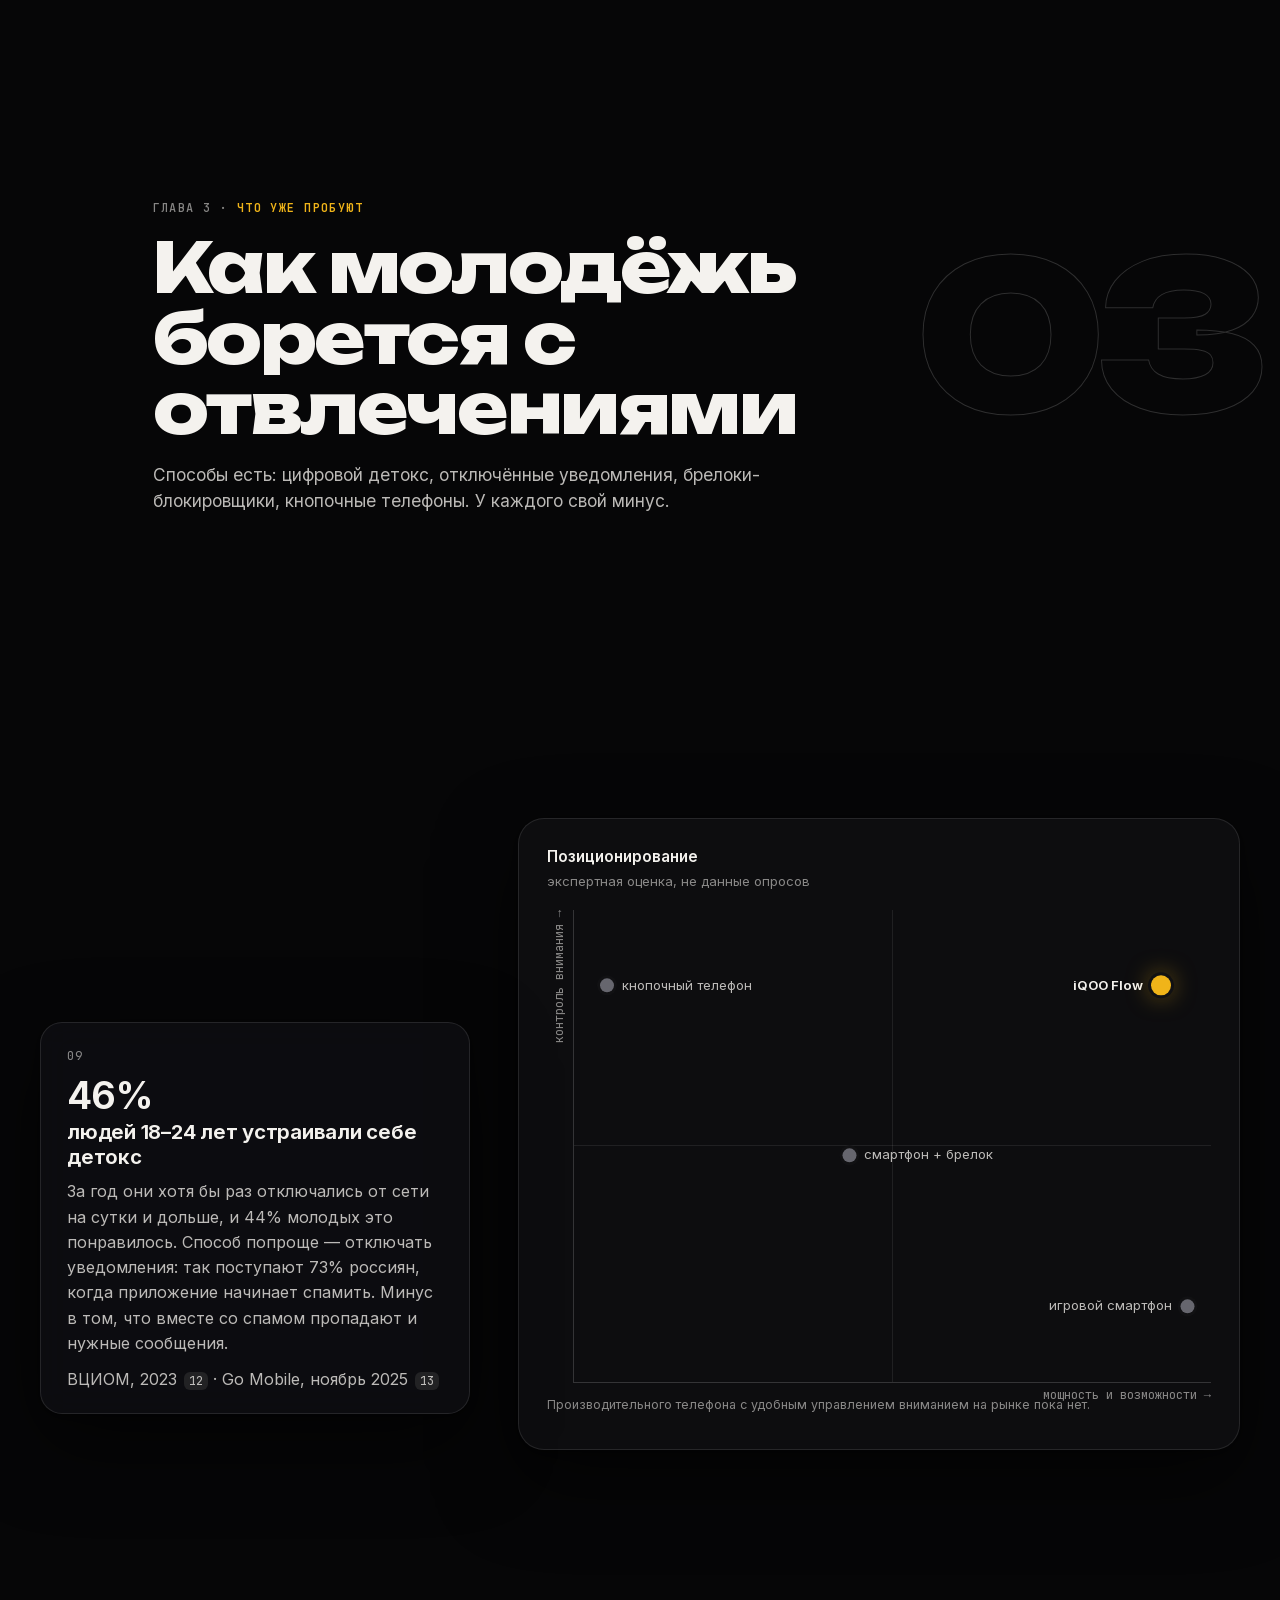
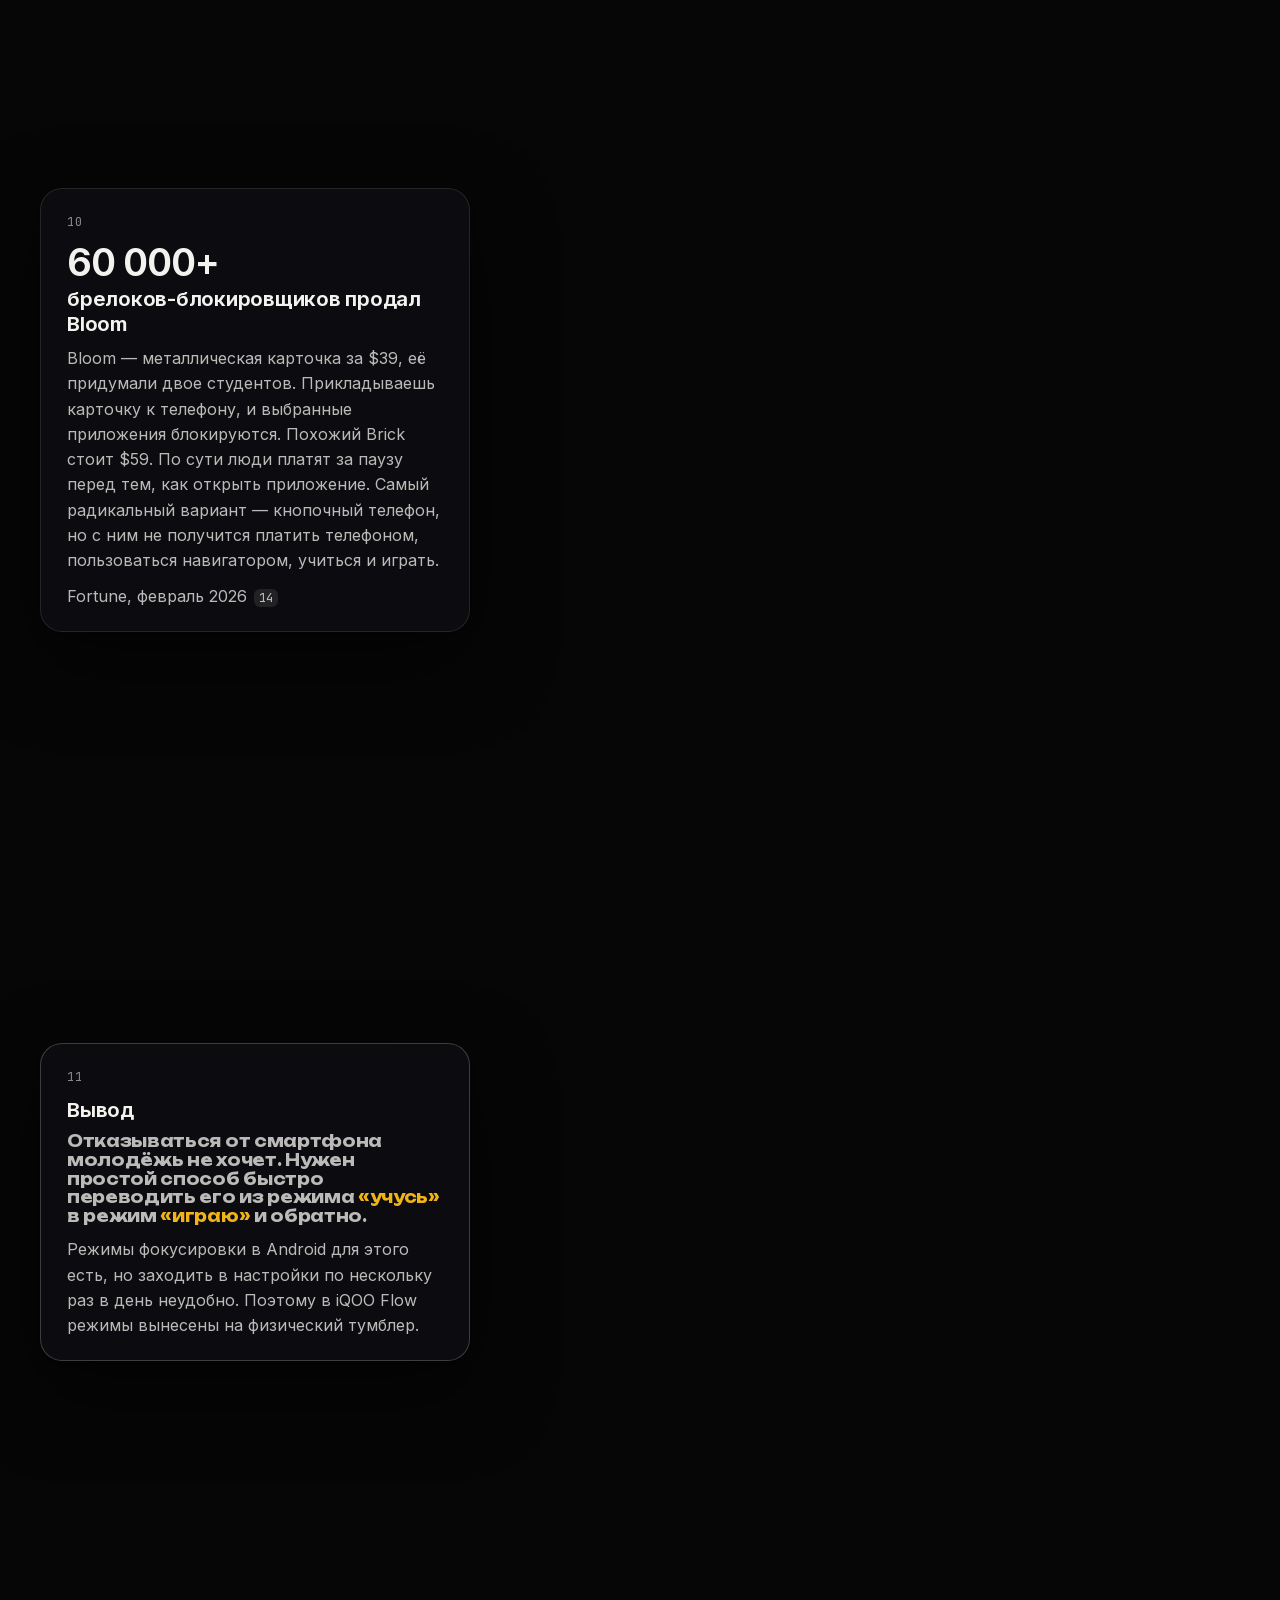
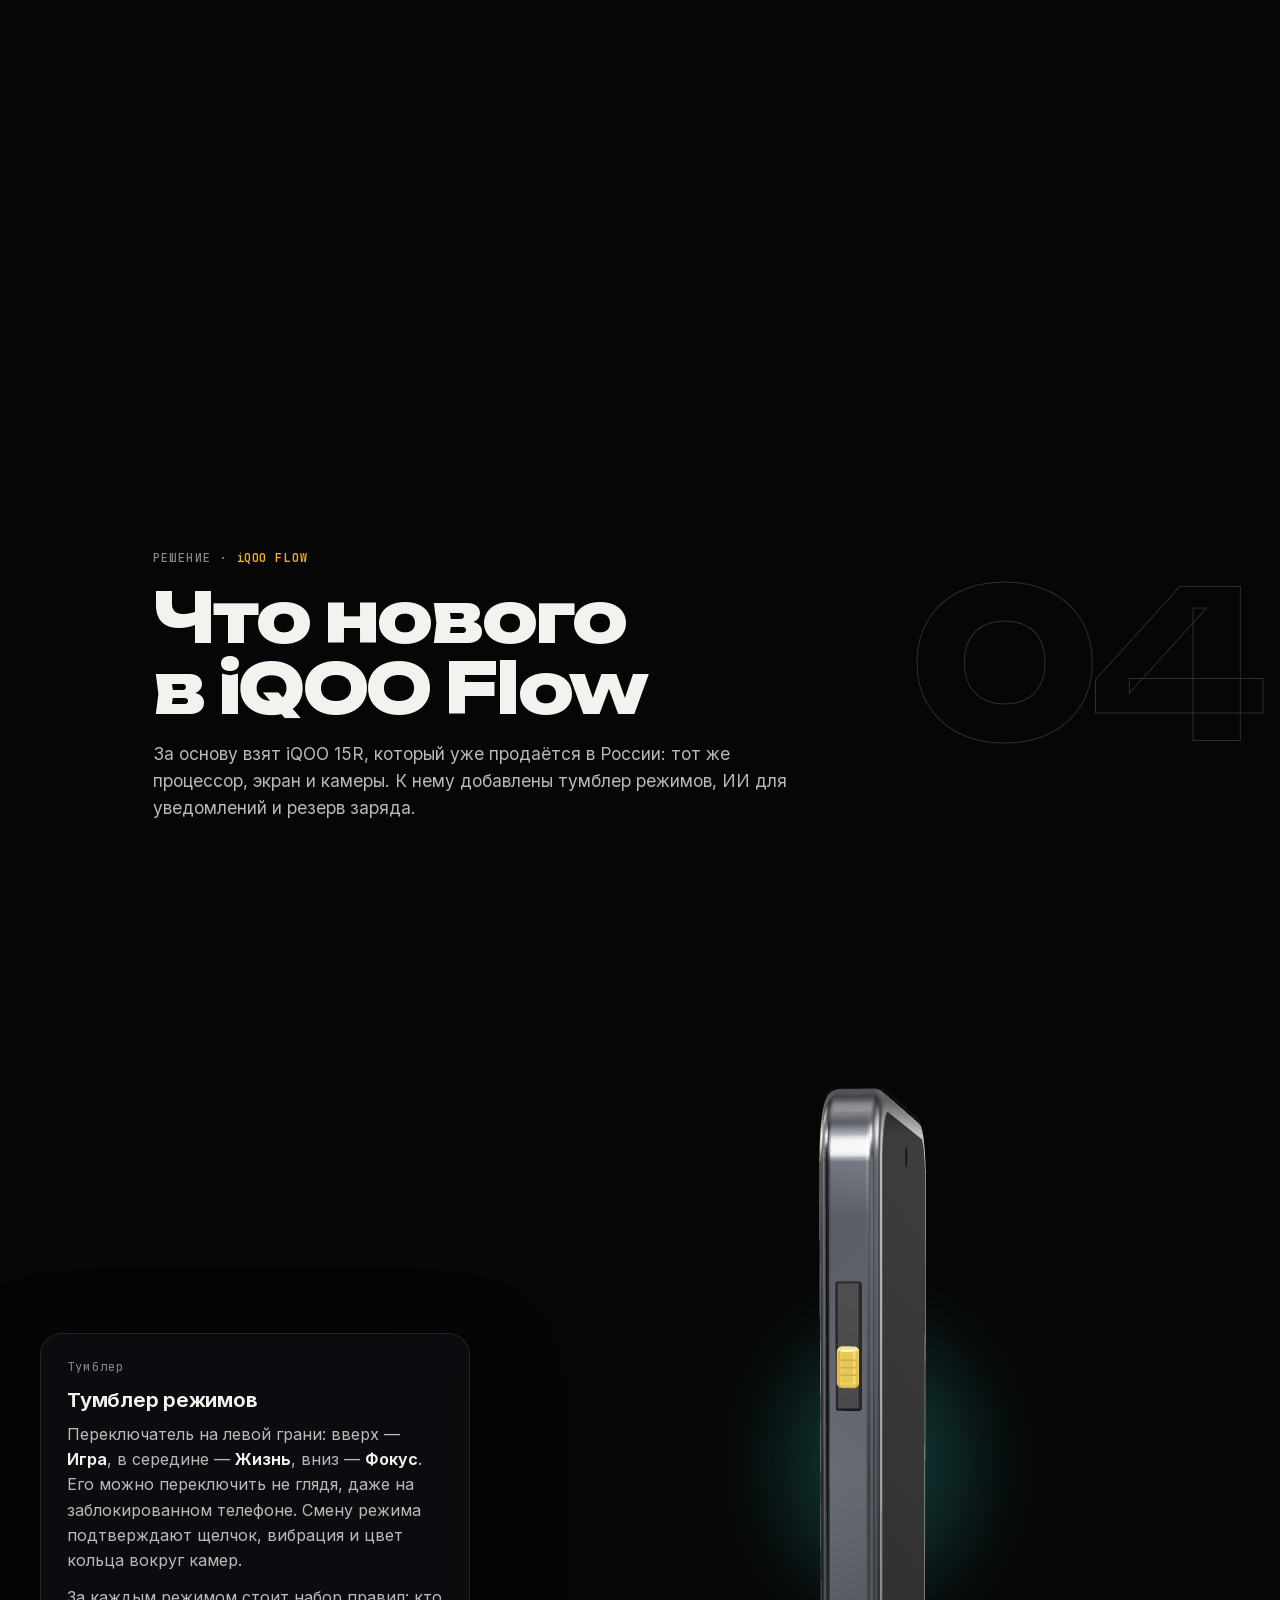
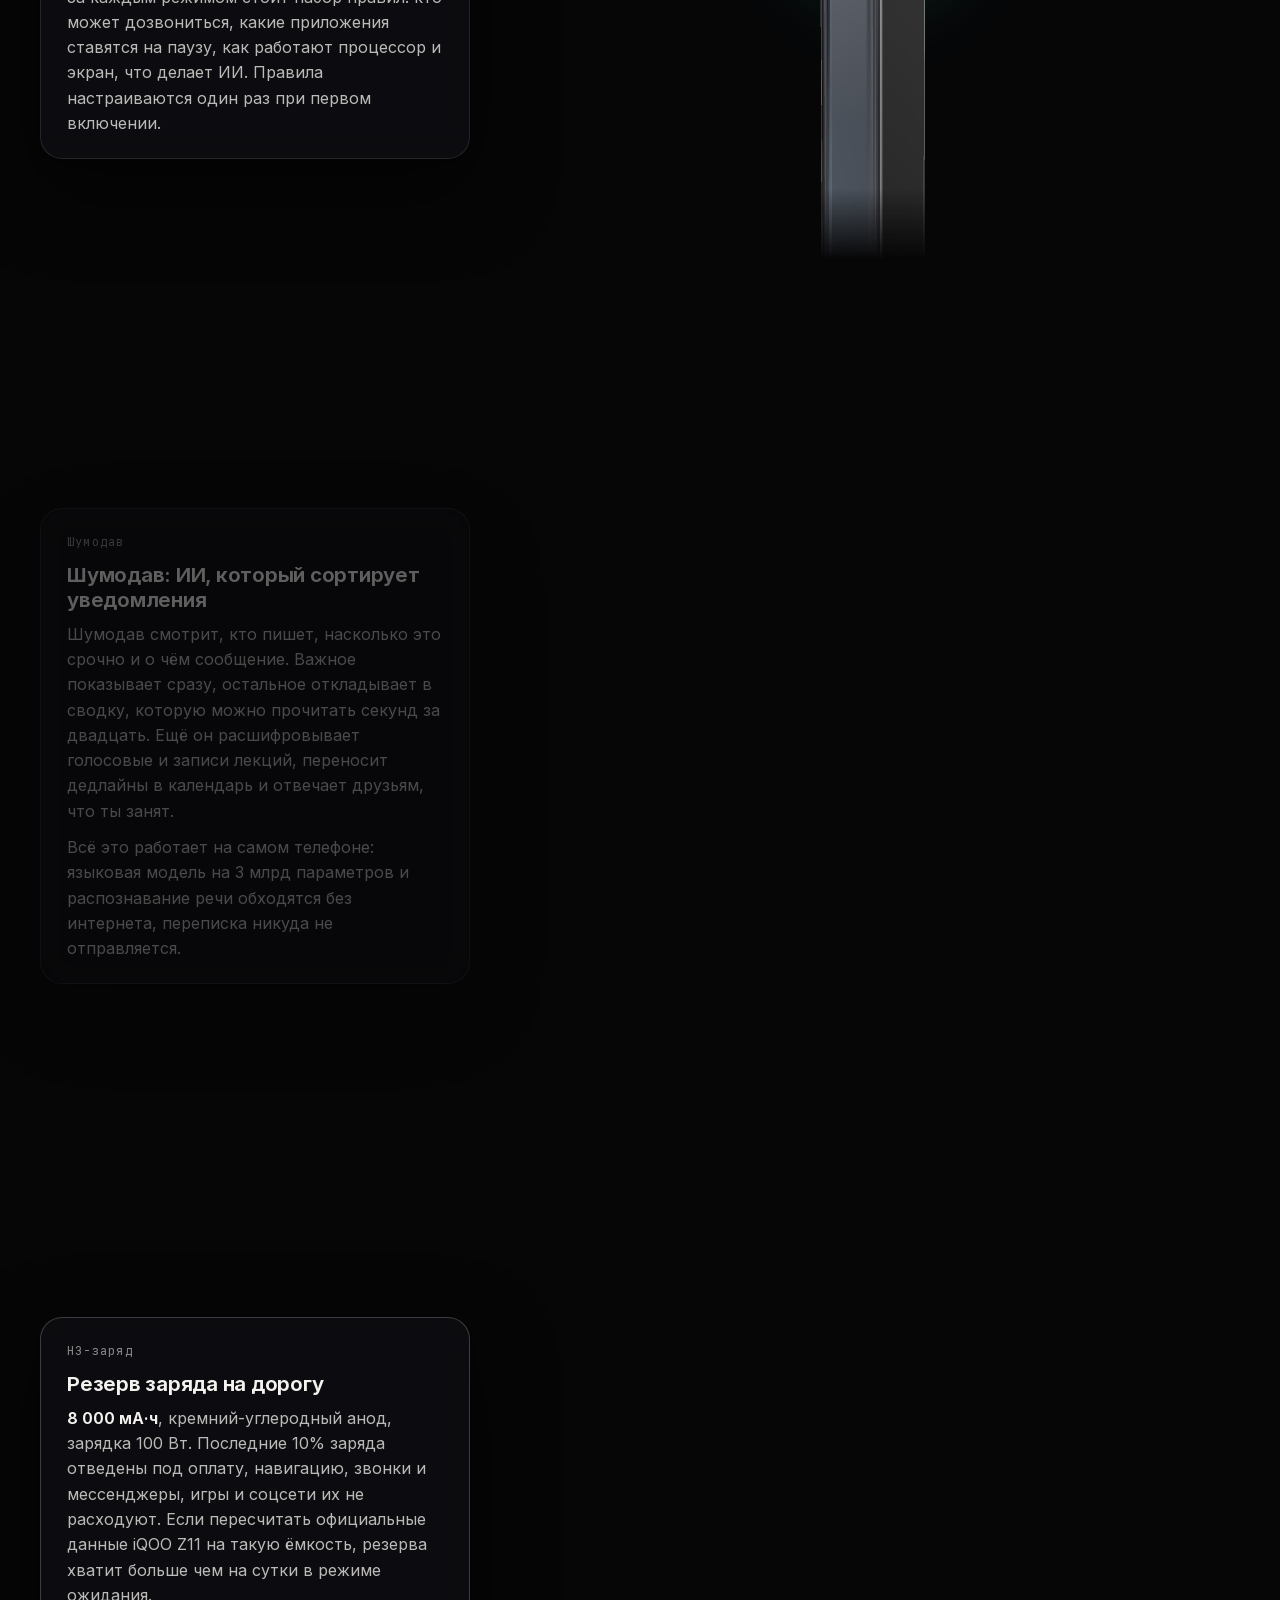
==== commit 6e783a42: "Правка текстов и анимации экрана Тексты сайта, презентации и README переписаны проще: меньше тире и " ====
--- a/index.html
+++ b/index.html
@@ -3,13 +3,13 @@
 <head>
 <meta charset="utf-8">
 <meta name="viewport" content="width=device-width, initial-scale=1, viewport-fit=cover">
-<title>iQOO Flow — мощность, которая умеет молчать</title>
-<meta name="description" content="Концепт смартфона iQOO для молодого поколения: аппаратный тумблер «Игра · Жизнь · Фокус», локальный ИИ «Шумодав», НЗ-заряд и платформа iQOO 15R за 59 990 ₽. Смарт Кон iQOO 2026, второй этап.">
+<title>iQOO Flow — концепт смартфона для молодого поколения</title>
+<meta name="description" content="Концепт смартфона iQOO для студентов и молодых специалистов: тумблер режимов «Игра, Жизнь, Фокус», ИИ-сортировка уведомлений на самом телефоне, резерв заряда и платформа iQOO 15R за 59 990 ₽. Смарт Кон iQOO 2026, второй этап.">
 <meta name="theme-color" content="#060607">
 <meta property="og:type" content="website">
 <meta property="og:locale" content="ru_RU">
-<meta property="og:title" content="iQOO Flow — мощность, которая умеет молчать">
-<meta property="og:description" content="Смартфон с тумблером режимов и локальным ИИ: фокус для учёбы и работы, полная мощность для игры. Концепт для Смарт Кон iQOO 2026.">
+<meta property="og:title" content="iQOO Flow: один щелчок — и телефон перестаёт отвлекать">
+<meta property="og:description" content="Концепт смартфона iQOO с тумблером режимов и ИИ, который работает без облака. Смарт Кон iQOO 2026, второй этап.">
 <meta property="og:url" content="https://ivanfrolovskiy.github.io/iqoo-flow/">
 <meta property="og:image" content="https://ivanfrolovskiy.github.io/iqoo-flow/assets/img/og.png">
 <meta name="twitter:card" content="summary_large_image">
@@ -26,7 +26,7 @@
 
 <header class="topbar">
   <div class="progress" aria-hidden="true"><i id="progress"></i></div>
-  <a class="brand glass" href="#top" aria-label="iQOO Flow — в начало"><span class="mark">iQOO</span> Flow <span class="tag">концепт</span></a>
+  <a class="brand glass" href="#top" aria-label="iQOO Flow, в начало"><span class="mark">iQOO</span> Flow <span class="tag">концепт</span></a>
   <nav class="pill glass" id="nav" aria-label="Разделы">
     <a href="#problem">Проблема</a><a href="#device">Решение</a><a href="#scenario">Сценарий</a><a href="#demo">Попробуй</a><a href="#tech">Технологии</a><a href="#price">Цена</a><a href="#launch">Запуск</a><a href="#sources">Источники</a>
   </nav>
@@ -45,14 +45,14 @@
   <div class="wrap hero-grid">
     <div class="hero-text">
       <div class="kicker"><b>Смарт Кон <span class="nt">iQOO</span></b> · второй этап · концепт смартфона</div>
-      <h1>Мощность, которая <em>умеет молчать</em></h1>
-      <p class="lead"><b>iQOO Flow</b> — смартфон для тех, кто учится, работает и играет с одного телефона. Тумблер на грани за секунду переводит его в фокус, обычную жизнь или игру. Локальный ИИ «Шумодав» держит лишнее за дверью и пропускает важное — без интернета и облака.</p>
-      <div class="hero-cta"><a class="btn primary" href="#scenario">Смотреть сценарий</a><a class="btn" href="#demo">Переключить тумблер</a></div>
+      <h1>Один щелчок&nbsp;— и телефон <em>перестаёт отвлекать</em></h1>
+      <p class="lead"><b>iQOO Flow</b>&nbsp;— концепт смартфона для студентов и молодых специалистов. На левой грани у него тумблер с тремя положениями: Игра, Жизнь, Фокус. В Фокусе встроенный ИИ «Шумодав» откладывает лишние уведомления и сразу показывает важные. Всё это считается на самом телефоне, без облака.</p>
+      <div class="hero-cta"><a class="btn primary" href="#scenario">Смотреть сценарий</a><a class="btn" href="#demo">Попробовать тумблер</a></div>
     </div>
     <div class="hero-visual">
       <div class="phone3d" id="hero3d" data-3d="hero" style="--mode: var(--play)">
         <div class="glow"></div>
-        <img class="poster" src="assets/img/flow-hero.png" alt="iQOO Flow: смартфон с тумблером на левой грани и световым кольцом вокруг камер" onerror="this.style.display='none'">
+        <img class="poster" src="assets/img/flow-hero.png" alt="iQOO Flow, вид сзади: тумблер на левой грани и светящееся кольцо вокруг камер" onerror="this.style.display='none'">
       </div>
       <div class="modes glass" id="heroModes" role="group" aria-label="Режим на модели">
         <button type="button" data-mode="play" style="--c: var(--play)" aria-pressed="true"><i></i>Игра</button>
@@ -63,10 +63,10 @@
   </div>
   <div class="wrap">
     <div class="kpis">
-      <div class="kpi"><div class="v">1 щелчок</div><div class="l">переключает телефон между фокусом, жизнью и игрой</div></div>
-      <div class="kpi"><div class="v">8&nbsp;000 <small>мА·ч</small></div><div class="l">и НЗ-заряд на дорогу домой, который не тронет ни одна игра</div></div>
-      <div class="kpi"><div class="v">0 байт</div><div class="l">переписки уходит в облако: ИИ работает на самом телефоне</div></div>
-      <div class="kpi"><div class="v">59&nbsp;990 ₽</div><div class="l">за 12/256 ГБ — на 40% ниже лимита чемпионата</div></div>
+      <div class="kpi"><div class="v">1 щелчок</div><div class="l">чтобы сменить режим, даже не разблокируя экран</div></div>
+      <div class="kpi"><div class="v">8&nbsp;000 <small>мА·ч</small></div><div class="l">из них 10% отложены на оплату, навигацию и звонки</div></div>
+      <div class="kpi"><div class="v">0 байт</div><div class="l">переписки отправляется в облако: модель работает на телефоне</div></div>
+      <div class="kpi"><div class="v">59&nbsp;990 ₽</div><div class="l">за 12/256 ГБ, на 40% ниже лимита чемпионата</div></div>
     </div>
   </div>
   <div class="scrollhint" aria-hidden="true">Листайте <svg viewBox="0 0 24 24" width="16" height="16" fill="none" stroke="currentColor" stroke-width="2" stroke-linecap="round" stroke-linejoin="round"><path d="M6 10l6 6 6-6"/></svg></div>
@@ -78,7 +78,7 @@
   <div class="wrap reveal">
     <div class="kicker">Глава 1 · <b>Контекст</b></div>
     <h2>Один телефон на всё</h2>
-    <p class="lead">Учёба, работа, друзья и игры живут в одном экране и спорят за одно внимание. Вот как это выглядит в цифрах.</p>
+    <p class="lead">У студента на одном телефоне и учёба, и подработка, и друзья, и игры. Вот что об этом говорят исследования.</p>
   </div>
 </section>
 <section class="scrolly" data-scrolly="ctx" aria-label="Контекст в цифрах">
@@ -87,25 +87,25 @@
     <article class="step"><div class="step-card">
       <div class="n">01</div>
       <h3><span class="big">6 ч 49 мин</span>в интернете каждый день</h3>
-      <p>Столько проводят онлайн россияне 12–24 лет — в полтора раза больше, чем в среднем по стране (4 ч 33 мин). У людей 18–35 лет, по оценке ВЦИОМ, набегает около 9 часов в сутки по всем аккаунтам.</p>
+      <p>Столько в среднем проводят онлайн россияне 12–24 лет. По всем россиянам старше 12 лет цифра в полтора раза меньше, 4 ч 33 мин. ВЦИОМ для людей 18–35 лет называет ещё больше: медиана около 9 часов в сутки, если сложить все аккаунты.</p>
       <p class="src">Mediascope, I квартал 2025 <a class="ref" href="#src-1">1</a> · ВЦИОМ, июнь 2025 <a class="ref" href="#src-2">2</a></p>
     </div></article>
     <article class="step"><div class="step-card">
       <div class="n">02</div>
       <h3><span class="big">60%</span>студентов совмещают учёбу и работу</h3>
-      <p>32% работают постоянно, ещё 29% — на проектах и подработках. Рабочий чат, чат группы и друзья живут в одном телефоне и пишут одновременно.</p>
+      <p>32% работают постоянно, ещё 29% берут проекты и подработки. Поэтому в одном телефоне оказываются чат группы, рабочий чат и переписка с друзьями, и сообщения из них приходят вперемешку.</p>
       <p class="src">VK Education и «Твой Ход», сентябрь 2026, 1&nbsp;500 студентов <a class="ref" href="#src-3">3</a></p>
     </div></article>
     <article class="step"><div class="step-card">
       <div class="n">03</div>
-      <h3><span class="big">90%</span>играют, а 85% пользуются нейросетями</h3>
-      <p>Девять из десяти людей 18–24 лет играют в видеоигры, 7 из 10 геймеров — на телефоне или планшете. 85% студентов пользуются нейросетями, 43% — для курсовых и дипломов. Телефон — одновременно консоль, конспект и рабочее место.</p>
-      <p class="src">РВИ, ИФСИ и НАФИ, октябрь 2025 <a class="ref" href="#src-4">4</a> · «Я — профессионал», февраль 2025 <a class="ref" href="#src-5">5</a></p>
+      <h3><span class="big">90%</span>людей 18–24 лет играют в видеоигры</h3>
+      <p>Причём 7 из 10 из них играют на телефоне или планшете. Нейросетями пользуются 85% студентов, 43% пишут с их помощью курсовые и дипломы. Для многих телефон одновременно и игровая приставка, и рабочий инструмент.</p>
+      <p class="src">РВИ, ИФСИ и НАФИ, октябрь 2025 <a class="ref" href="#src-4">4</a> · «Я&nbsp;— профессионал», февраль 2025 <a class="ref" href="#src-5">5</a></p>
     </div></article>
     <article class="step"><div class="step-card">
       <div class="n">04</div>
       <h3><span class="big">237</span>уведомлений в день</h3>
-      <p>Медиана у подростков, чьи телефоны неделю изучали исследователи. Четверть приходит в учебное время, 5% — ночью. Каждое — повод отвлечься, а телефон не отличает лекцию от ленты.</p>
+      <p>Это медиана по подросткам, чьи телефоны исследователи Common Sense Media отслеживали в течение недели. Около четверти уведомлений пришлось на школьные часы, 5% пришли ночью. Телефон не знает, чем человек занят, и показывает всё подряд.</p>
       <p class="src">Common Sense Media, 2023, США <a class="ref" href="#src-6">6</a></p>
     </div></article>
   </div>
@@ -117,7 +117,7 @@
   <div class="wrap reveal">
     <div class="kicker">Глава 2 · <b>Проблема</b></div>
     <h2>Цена переключения</h2>
-    <p class="lead">Отвлечься — секунда, вернуться — почти полчаса. Держать фокус приходится силой воли, а сесть телефон может в самый неудобный момент.</p>
+    <p class="lead">Отвлечься можно за секунду, а на возвращение к задаче уходит почти полчаса. Вдобавок к вечеру телефон часто разряжается.</p>
   </div>
 </section>
 <section class="scrolly" data-scrolly="cost" aria-label="Цена переключения в цифрах">
@@ -125,26 +125,26 @@
   <div class="steps">
     <article class="step"><div class="step-card">
       <div class="n">05</div>
-      <h3><span class="big">47 секунд</span>внимания на одном экране</h3>
-      <p>Столько в среднем человек держит внимание на экране, прежде чем переключиться. В 2003 году было две с половиной минуты, в 2012-м — 75 секунд. Это данные Глории Марк, которая измеряет внимание людей за экранами почти двадцать лет.</p>
+      <h3><span class="big">47 секунд</span>держится внимание на одном экране</h3>
+      <p>Столько в среднем человек смотрит на один экран, прежде чем переключиться на другой. В 2003 году это были две с половиной минуты, в 2012-м 75 секунд. Замеры много лет ведёт Глория Марк из Калифорнийского университета в Ирвайне.</p>
       <p class="src">Gloria Mark, UC Irvine, 2023 <a class="ref" href="#src-7">7</a></p>
     </div></article>
     <article class="step"><div class="step-card">
       <div class="n">06</div>
-      <h3><span class="big">≈25 минут</span>чтобы вернуться к делу</h3>
-      <p>Столько, по наблюдениям той же исследовательницы, уходит на возвращение к прерванной задаче. И себя мы прерываем так же часто, как нас прерывают другие: рука сама тянется к ленте.</p>
+      <h3><span class="big">≈25 минут</span>на возвращение к задаче</h3>
+      <p>По данным той же исследовательницы, после прерывания к работе возвращаются примерно через 25 минут. Причём себя люди отвлекают так же часто, как их отвлекают другие.</p>
       <p class="src">Gloria Mark, UC Irvine, 2023 <a class="ref" href="#src-7">7</a></p>
     </div></article>
     <article class="step"><div class="step-card">
       <div class="n">07</div>
-      <h3><span class="big">52%</span>молодых признают зависимость от гаджетов</h3>
-      <p>Это люди 18–34 лет. Ограничивать себя пробуют 43% россиян, 57% даже не пытаются. А 55% людей 18–35 лет жалуются на проблемы со сном.</p>
+      <h3><span class="big">52%</span>людей 18–34 лет признают зависимость от гаджетов</h3>
+      <p>Это данные SuperJob. Как-то ограничивать себя пробуют только 43% россиян, остальные 57% даже не пытаются. На проблемы со сном жалуются 55% людей 18–35 лет.</p>
       <p class="src">SuperJob, март 2026 <a class="ref" href="#src-8">8</a> · ORO для РИА Новости, май 2026 <a class="ref" href="#src-9">9</a></p>
     </div></article>
     <article class="step"><div class="step-card">
       <div class="n">08</div>
-      <h3><span class="big">32%</span>выбирают телефон по батарее</h3>
-      <p>Автономность — главный критерий выбора смартфона в России: её назвали 32% опрошенных, цену — 27%, производительность — 5%. Для зумеров разряженный телефон — худший стресс дня, так ответили 36% британских респондентов Vodafone. Телефон — это кошелёк, проездной и карта: сел телефон — не доехал домой.</p>
+      <h3><span class="big">32%</span>выбирают телефон прежде всего по батарее</h3>
+      <p>В опросе Tecno автономность стала главным критерием выбора смартфона: её назвали 32%, цену 27%, производительность 5%. В британском опросе Vodafone 36% зумеров назвали разряженный телефон самой стрессовой бытовой ситуацией. Это понятно: с телефона платят, по нему проходят в метро и строят маршрут.</p>
       <p class="src">Tecno, май 2026, 1&nbsp;500+ человек 18–60 лет <a class="ref" href="#src-10">10</a> · Vodafone, июнь 2026 <a class="ref" href="#src-11">11</a></p>
     </div></article>
   </div>
@@ -154,9 +154,9 @@
 <section class="chapter-open" id="insight" data-rail="Что уже пробуют">
   <span class="n" aria-hidden="true">03</span>
   <div class="wrap reveal">
-    <div class="kicker">Глава 3 · <b>Инсайт</b></div>
-    <h2>Молодёжь уже ищет выход</h2>
-    <p class="lead">Детокс, выключенные уведомления, брелоки-блокировщики, кнопочные телефоны. Каждый выход что-то отнимает.</p>
+    <div class="kicker">Глава 3 · <b>Что уже пробуют</b></div>
+    <h2>Как молодёжь борется с отвлечениями</h2>
+    <p class="lead">Способы есть: цифровой детокс, отключённые уведомления, брелоки-блокировщики, кнопочные телефоны. У каждого свой минус.</p>
   </div>
 </section>
 <section class="scrolly" data-scrolly="ins" aria-label="Что уже пробуют">
@@ -165,20 +165,20 @@
     <article class="step"><div class="step-card">
       <div class="n">09</div>
       <h3><span class="big">46%</span>людей 18–24 лет устраивали себе детокс</h3>
-      <p>За год они хотя бы раз отключались от сети на сутки и дольше, и 44% молодых понравилось, как они себя чувствовали. Путь проще — выключить уведомления: из-за спама это делают 73% россиян. Но вместе со спамом выключается и важное.</p>
+      <p>За год они хотя бы раз отключались от сети на сутки и дольше, и 44% молодых это понравилось. Способ попроще&nbsp;— отключать уведомления: так поступают 73% россиян, когда приложение начинает спамить. Минус в том, что вместе со спамом пропадают и нужные сообщения.</p>
       <p class="src">ВЦИОМ, 2023 <a class="ref" href="#src-12">12</a> · Go Mobile, ноябрь 2025 <a class="ref" href="#src-13">13</a></p>
     </div></article>
     <article class="step"><div class="step-card">
       <div class="n">10</div>
-      <h3><span class="big">60&nbsp;000+</span>брелоков, чтобы телефон не затягивал</h3>
-      <p>Столько продал Bloom — металлическую карточку за $39, которую придумали двое студентов: приложил к телефону — ленты закрылись. Brick стоит $59. Люди платят за «трение» — секунду, чтобы решить, нужно ли открывать приложение. Радикальный вариант — кнопочный телефон, но с ним пропадают оплата, карты, учёба и игры.</p>
+      <h3><span class="big">60&nbsp;000+</span>брелоков-блокировщиков продал Bloom</h3>
+      <p>Bloom&nbsp;— металлическая карточка за $39, её придумали двое студентов. Прикладываешь карточку к телефону, и выбранные приложения блокируются. Похожий Brick стоит $59. По сути люди платят за паузу перед тем, как открыть приложение. Самый радикальный вариант&nbsp;— кнопочный телефон, но с ним не получится платить телефоном, пользоваться навигатором, учиться и играть.</p>
       <p class="src">Fortune, февраль 2026 <a class="ref" href="#src-14">14</a></p>
     </div></article>
     <article class="step"><div class="step-card">
       <div class="n">11</div>
-      <h3>Инсайт</h3>
-      <p class="statement">Молодым не нужен телефон слабее. Нужен телефон, который знает, когда быть <em>мощным</em>, а когда — <em>тихим</em>.</p>
-      <p>И переключается одним движением, а не силой воли. Это и есть задача iQOO Flow.</p>
+      <h3>Вывод</h3>
+      <p class="statement">Отказываться от смартфона молодёжь не хочет. Нужен простой способ быстро переводить его из режима <em>«учусь»</em> в режим <em>«играю»</em> и обратно.</p>
+      <p>Режимы фокусировки в Android для этого есть, но заходить в настройки по нескольку раз в день неудобно. Поэтому в iQOO Flow режимы вынесены на физический тумблер.</p>
     </div></article>
   </div>
 </section>
@@ -188,36 +188,36 @@
   <span class="n" aria-hidden="true">04</span>
   <div class="wrap reveal">
     <div class="kicker">Решение · <b><span class="nt">iQOO</span> Flow</b></div>
-    <h2>Четыре решения в одном корпусе</h2>
-    <p class="lead">Flow собран на платформе iQOO 15R, которая уже продаётся в России. Новое в нём — не железо, а то, как оно собрано вокруг человека.</p>
+    <h2>Что нового в iQOO Flow</h2>
+    <p class="lead">За основу взят iQOO 15R, который уже продаётся в России: тот же процессор, экран и камеры. К нему добавлены тумблер режимов, ИИ для уведомлений и резерв заряда.</p>
   </div>
 </section>
 <section class="scrolly device" data-scrolly="dev" aria-label="Устройство iQOO Flow">
-  <div class="stage"><div class="phone3d" id="dev3d" data-3d="device" style="--mode: var(--play)"><div class="glow"></div><img class="poster" src="assets/img/flow-side.png" alt="iQOO Flow: тумблер на левой грани" onerror="this.style.display='none'"></div></div>
+  <div class="stage"><div class="phone3d" id="dev3d" data-3d="device" style="--mode: var(--play)"><div class="glow"></div><img class="poster" src="assets/img/flow-side.png" alt="iQOO Flow: тумблер на левой грани крупным планом" onerror="this.style.display='none'"></div></div>
   <div class="steps">
     <article class="step"><div class="step-card">
       <div class="n">Тумблер</div>
-      <h3>Одно движение вместо двадцати настроек</h3>
-      <p>Трёхпозиционный переключатель на левой грани: вверх — <b>Игра</b>, середина — <b>Жизнь</b>, вниз — <b>Фокус</b>. Работает на ощупь и на заблокированном экране. Щелчок, вибрация и цвет кольца у камер подтверждают режим.</p>
-      <p>Режим — это набор правил: кто может до тебя достучаться, какие приложения на паузе, сколько мощности и какой экран, что делает ИИ. Правила настраиваются один раз.</p>
+      <h3>Тумблер режимов</h3>
+      <p>Переключатель на левой грани: вверх&nbsp;— <b>Игра</b>, в середине&nbsp;— <b>Жизнь</b>, вниз&nbsp;— <b>Фокус</b>. Его можно переключить не глядя, даже на заблокированном телефоне. Смену режима подтверждают щелчок, вибрация и цвет кольца вокруг камер.</p>
+      <p>За каждым режимом стоит набор правил: кто может дозвониться, какие приложения ставятся на паузу, как работают процессор и экран, что делает ИИ. Правила настраиваются один раз при первом включении.</p>
     </div></article>
     <article class="step"><div class="step-card">
       <div class="n">Шумодав</div>
-      <h3>ИИ, который держит шум за дверью</h3>
-      <p>Сортирует входящие по людям, срочности и смыслу. Важное пропускает сразу, остальное собирает в сводку на 20 секунд чтения. Расшифровывает голосовые и лекции, выносит дедлайны в календарь, отвечает друзьям, что ты в фокусе.</p>
-      <p>Всё считается на телефоне: языковая модель на 3 млрд параметров и распознавание речи работают без интернета, переписка не уходит в облако.</p>
+      <h3>Шумодав: ИИ, который сортирует уведомления</h3>
+      <p>Шумодав смотрит, кто пишет, насколько это срочно и о чём сообщение. Важное показывает сразу, остальное откладывает в сводку, которую можно прочитать секунд за двадцать. Ещё он расшифровывает голосовые и записи лекций, переносит дедлайны в календарь и отвечает друзьям, что ты занят.</p>
+      <p>Всё это работает на самом телефоне: языковая модель на 3 млрд параметров и распознавание речи обходятся без интернета, переписка никуда не отправляется.</p>
     </div></article>
     <article class="step"><div class="step-card">
       <div class="n">НЗ-заряд</div>
-      <h3>Заряд на дорогу домой неприкосновенен</h3>
-      <p><b>8&nbsp;000 мА·ч</b> на кремний-углеродном аноде и зарядка 100 Вт. Последние 10% закреплены за оплатой, картами, звонками и мессенджерами — игры и ленты их не тронут. Если пересчитать официальные данные iQOO Z11 на эту ёмкость, резерва хватит больше чем на сутки ожидания.</p>
-      <p>В Игре на зарядке питание идёт в обход батареи: она меньше греется и медленнее изнашивается.</p>
-    </div></article>
-    <article class="step"><div class="step-card">
-      <div class="n">Мощность</div>
-      <h3>Когда играешь — на полную</h3>
-      <p>Snapdragon 8 Gen 5 и игровой чип Q2: суперразрешение 1.5K и интерполяция до 144 кадров в секунду. Экран 6,59″ 1.5K 144 Гц с ШИМ-затемнением 4320 Гц — глаза меньше устают на длинных сессиях. Защита IP68 и IP69.</p>
-      <p class="src">Платформа и характеристики — iQOO 15R, Z11 и 15 <a class="ref" href="#src-15">15</a><a class="ref" href="#src-16">16</a><a class="ref" href="#src-17">17</a></p>
+      <h3>Резерв заряда на дорогу</h3>
+      <p><b>8&nbsp;000 мА·ч</b>, кремний-углеродный анод, зарядка 100 Вт. Последние 10% заряда отведены под оплату, навигацию, звонки и мессенджеры, игры и соцсети их не расходуют. Если пересчитать официальные данные iQOO Z11 на такую ёмкость, резерва хватит больше чем на сутки в режиме ожидания.</p>
+      <p>Когда в режиме Игра телефон подключён к зарядке, питание идёт в обход батареи, поэтому она меньше греется и медленнее изнашивается.</p>
+    </div></article>
+    <article class="step"><div class="step-card">
+      <div class="n">Производительность</div>
+      <h3>Производительность iQOO 15R</h3>
+      <p>Snapdragon 8 Gen 5 и игровой чип Q2 дают суперразрешение 1.5K и интерполяцию кадров до 144 в секунду. Экран 6,59″ 1.5K с частотой 144 Гц и ШИМ-затемнением 4320 Гц меньше утомляет глаза при долгой игре. Корпус защищён по IP68 и IP69.</p>
+      <p class="src">Платформа и характеристики: iQOO 15R, Z11 и 15 <a class="ref" href="#src-15">15</a><a class="ref" href="#src-16">16</a><a class="ref" href="#src-17">17</a></p>
     </div></article>
   </div>
 </section>
@@ -227,17 +227,17 @@
   <span class="n" aria-hidden="true">05</span>
   <div class="wrap reveal">
     <div class="kicker">Ключевой сценарий · <b>вечер перед дедлайном</b></div>
-    <h2>Делу — время, потехе — час</h2>
-    <p class="lead">Один вечер Лизы. Ей 20, третий курс, полставки SMM-менеджером в кофейне, вечером — рейтинговые матчи с друзьями. Сегодня в 23:59 сдавать курсовую.</p>
+    <h2>Делу&nbsp;— время, потехе&nbsp;— час</h2>
+    <p class="lead">Лизе 20 лет. Она учится на третьем курсе, на полставки ведёт соцсети кофейни, а по вечерам играет с друзьями в рейтинговые матчи. Сегодня до 23:59 нужно сдать курсовую.</p>
     <div class="persona">
       <div class="ava" aria-hidden="true">Л</div>
       <div>
-        <b>Лиза — собирательный образ из исследований</b>
+        <b>Лиза&nbsp;— собирательный персонаж, её привычки взяты из исследований</b>
         <div class="facts">
-          <span class="chip">совмещает учёбу и работу — как 60% студентов</span>
-          <span class="chip">играет каждый день — как каждый третий россиянин</span>
-          <span class="chip">пользуется нейросетями — как 85% студентов</span>
-          <span class="chip">почти 7 часов в день онлайн — как ровесники</span>
+          <span class="chip">совмещает учёбу и работу, как 60% студентов</span>
+          <span class="chip">играет каждый день, как каждый третий россиянин</span>
+          <span class="chip">пользуется нейросетями, как 85% студентов</span>
+          <span class="chip">проводит онлайн около 7 часов в день, как её ровесники</span>
         </div>
       </div>
     </div>
@@ -249,37 +249,37 @@
     <article class="step"><div class="step-card">
       <div class="n"><span class="t">18:40</span> Всё и сразу</div>
       <h3>146 непрочитанных, 31% заряда, друзья зовут в матч</h3>
-      <p>Лиза дома. Обычно дальше начинается «открою одно сообщение» — и вечер уходит в ленту, а курсовая ждёт до ночи.</p>
+      <p>Лиза пришла домой. Обычно в такой момент она «на минутку» открывает одно сообщение, а потом полвечера сидит в ленте.</p>
     </div></article>
     <article class="step"><div class="step-card">
       <div class="n"><span class="t">18:41</span> <span class="mode-chip" style="--c: var(--focus)"><i></i>Фокус</span></div>
-      <h3>Щелчок вниз — и шум остаётся за дверью</h3>
-      <p>Кольцо у камер становится бирюзовым. Ленты, игры и маркетплейсы на паузе, друзья получают автоответ «В фокусе до 22:00, потом играю». Достучаться могут четверо: Лёша — напарник по проекту, научный руководитель, мама и банк.</p>
+      <h3>Тумблер вниз, включается Фокус</h3>
+      <p>Кольцо у камер становится бирюзовым. Соцсети, игры и маркетплейсы встают на паузу, друзьям уходит автоответ «В фокусе до 22:00, потом играю». Дозвониться и написать могут четверо: Лёша (они вместе делают проект), научный руководитель, мама и банк.</p>
     </div></article>
     <article class="step"><div class="step-card">
       <div class="n"><span class="t">19:25</span> Важное проходит</div>
-      <h3>Шумодав пропускает одно сообщение из 41</h3>
-      <p>Лёша пишет про таблицу в третьей главе. Шумодав показывает сообщение сразу: в нём проект и сегодняшний дедлайн. Остальные 40 сообщений из чатов ждут своей очереди и не отвлекают.</p>
-    </div></article>
-    <article class="step"><div class="step-card">
-      <div class="n"><span class="t">20:10</span> Голосовое — в задачи</div>
-      <h3>Две минуты голоса превращаются в чек-лист</h3>
-      <p>Научный руководитель присылает голосовое на 2:14. Шумодав расшифровывает его на телефоне и выносит две задачи в чек-лист: добавить сравнение с 2024 годом и оформить литературу по ГОСТу. Слушать не обязательно — только сделать.</p>
+      <h3>Из 41 сообщения Шумодав показал одно</h3>
+      <p>Лёша пишет про таблицу в третьей главе. Шумодав показывает это сообщение сразу, потому что оно про проект со сдачей сегодня. Остальные 40 сообщений ждут в сводке.</p>
+    </div></article>
+    <article class="step"><div class="step-card">
+      <div class="n"><span class="t">20:10</span> Голосовое</div>
+      <h3>Голосовое превращается в список задач</h3>
+      <p>Научный руководитель присылает голосовое на 2 минуты 14 секунд. Шумодав расшифровывает его прямо на телефоне и выделяет две задачи: добавить сравнение с 2024 годом и оформить список литературы по ГОСТу. Слушать запись целиком не обязательно.</p>
     </div></article>
     <article class="step"><div class="step-card">
       <div class="n"><span class="t">21:00</span> Перерыв на 10 минут</div>
-      <h3>Сводка вместо ленты: 94 сообщения — три строки</h3>
-      <p>За два часа пришло 96 сообщений: два Шумодав пропустил сразу, остальные уместились в три строки. Пару в пятницу перенесли на 10:00, макет на работе согласовали, друзья собираются в 22:30. Двадцать секунд — и обратно к курсовой.</p>
+      <h3>Сводка: 94 сообщения в трёх строках</h3>
+      <p>С начала Фокуса пришло 96 сообщений. Два Шумодав показал сразу, остальные уместились в три строки: пару в пятницу перенесли на 10:00, макет на работе согласовали, друзья собираются в 22:30. Лиза читает сводку и возвращается к курсовой.</p>
     </div></article>
     <article class="step"><div class="step-card">
       <div class="n"><span class="t">22:35</span> <span class="mode-chip" style="--c: var(--play)"><i></i>Игра</span></div>
-      <h3>Сдано. Щелчок вверх — матч без чувства вины</h3>
-      <p>Курсовая ушла за 1 ч 24 мин до дедлайна. Кольцо янтарное: 144 кадра в секунду, игровой чип Q2, питание в обход батареи. Позвонить сейчас могут только близкие.</p>
+      <h3>Курсовая сдана, тумблер вверх</h3>
+      <p>Работа ушла за 1 час 24 минуты до дедлайна. Кольцо светится янтарным, телефон работает на максимуме: 144 кадра в секунду, чип Q2, питание от зарядки в обход батареи. Позвонить сейчас могут только близкие.</p>
     </div></article>
     <article class="step"><div class="step-card">
       <div class="n"><span class="t">00:30</span> <span class="mode-chip" style="--c: var(--focus)"><i></i>Фокус · сон</span></div>
-      <h3>Щелчок вниз — телефон готовит утро</h3>
-      <p>Шумодав напоминает: завтра пара в 10:00 — он вычитал это в чате группы. Уведомления ждут до 8:00, экран теплеет, НЗ-заряд сохранён на дорогу. Утром — сводка ночи на полминуты.</p>
+      <h3>Перед сном снова Фокус</h3>
+      <p>Шумодав напоминает, что завтра пара в 10:00: он нашёл это в чате группы. Уведомления отложены до 8:00, экран переходит в тёплые тона, резерв заряда на дорогу сохранён. Утром Лиза прочитает короткую сводку за ночь.</p>
     </div></article>
   </div>
 </section>
@@ -287,28 +287,28 @@
   <div class="wrap">
     <div class="kicker">Итог вечера</div>
     <div class="outcome" style="margin-top:16px">
-      <div class="kpi reveal"><div class="v">1 ч 24 мин</div><div class="l">запас до дедлайна вместо ночного аврала</div></div>
-      <div class="kpi reveal"><div class="v">2 из 242</div><div class="l">сообщений пробились сквозь фокус — и оба были по делу</div></div>
-      <div class="kpi reveal"><div class="v">2 часа</div><div class="l">игры без спешки и чувства вины</div></div>
-      <div class="kpi reveal"><div class="v">3 щелчка</div><div class="l">вместо силы воли, настроек и выключенного звука</div></div>
-    </div>
-    <p class="src">Сценарий иллюстративный: он показывает логику режимов, а не результаты испытаний. Проверку в пилоте описываем в разделе «Запуск».</p>
+      <div class="kpi reveal"><div class="v">1 ч 24 мин</div><div class="l">запас до дедлайна</div></div>
+      <div class="kpi reveal"><div class="v">2 из 242</div><div class="l">сообщений показаны сразу, оба по делу</div></div>
+      <div class="kpi reveal"><div class="v">2 часа</div><div class="l">на игру вечером</div></div>
+      <div class="kpi reveal"><div class="v">3</div><div class="l">переключения тумблера за весь вечер</div></div>
+    </div>
+    <p class="src">Сценарий придуман для иллюстрации, цифры в нём условные. Проверить идею на реальных пользователях предлагаем в пилоте, он описан в разделе «Запуск».</p>
   </div>
 </section>
 
 <!-- ============ ИНТЕРАКТИВ ============ -->
 <section class="section" id="demo" data-rail="Попробуй сам">
   <div class="wrap">
-    <div class="kicker">Интерактив · <b>попробуй сам</b></div>
-    <h2>Переключи тумблер</h2>
-    <p class="lead">Симуляция вечера: сообщения приходят из чатов, приложений и игр, как в жизни. Переключай режимы и смотри, что делает телефон и Шумодав.</p>
+    <div class="kicker">Интерактив</div>
+    <h2>Попробуй тумблер</h2>
+    <p class="lead">Это симуляция вечера: сообщения приходят из чатов, приложений и игр. Переключай режимы и смотри, что показывает телефон.</p>
     <div class="demo">
       <div class="demo-phone"><div class="phone-wrap" id="demo-phone"></div></div>
       <div class="demo-side">
         <div class="switcher" id="switcher" role="radiogroup" aria-label="Положение тумблера">
-          <button type="button" role="radio" data-mode="play" style="--c: var(--play)" aria-checked="false"><b><i></i>Игра</b><span>тумблер вверх: полная мощность, звонят только близкие</span></button>
-          <button type="button" role="radio" data-mode="life" style="--c: var(--life)" aria-checked="true"><b><i></i>Жизнь</b><span>середина: всё как обычно, но сгруппировано</span></button>
-          <button type="button" role="radio" data-mode="focus" style="--c: var(--focus)" aria-checked="false"><b><i></i>Фокус</b><span>тумблер вниз: важное — сразу, остальное — в сводку</span></button>
+          <button type="button" role="radio" data-mode="play" style="--c: var(--play)" aria-checked="false"><b><i></i>Игра</b><span>тумблер вверх: максимум производительности, звонят только близкие</span></button>
+          <button type="button" role="radio" data-mode="life" style="--c: var(--life)" aria-checked="true"><b><i></i>Жизнь</b><span>середина: всё как обычно</span></button>
+          <button type="button" role="radio" data-mode="focus" style="--c: var(--focus)" aria-checked="false"><b><i></i>Фокус</b><span>тумблер вниз: важное сразу, остальное в сводку</span></button>
         </div>
         <div class="demo-stats">
           <div class="kpi"><div class="v num" id="st-in">0</div><div class="l">пришло</div></div>
@@ -316,12 +316,12 @@
           <div class="kpi"><div class="v num" id="st-hold">0</div><div class="l">ждут в сводке</div></div>
           <div class="kpi"><div class="v num" id="st-miss">0</div><div class="l">важных потеряно</div></div>
         </div>
-        <div class="demo-log" id="demo-log" aria-live="polite" aria-label="Входящие"></div>
+        <div class="demo-log" id="demo-log" aria-label="Входящие"></div>
         <div class="demo-ctrl">
           <button type="button" class="btn" id="demo-pause">Пауза</button>
           <button type="button" class="btn" id="demo-reset">Сначала</button>
           <button type="button" class="btn" id="demo-digest">Открыть сводку</button>
-          <span>Щёлкать можно и тумблером на грани телефона.</span>
+          <span>Переключать можно и тумблером на корпусе телефона.</span>
         </div>
       </div>
     </div>
@@ -331,37 +331,37 @@
 <!-- ============ ТЕХНОЛОГИИ ============ -->
 <section class="section" id="tech" data-rail="Технологии">
   <div class="wrap">
-    <div class="kicker">Реализуемость · <b>технологии</b></div>
-    <h2>Ничего фантастического</h2>
-    <p class="lead">Каждая часть Flow уже работает в серийных устройствах — у iQOO или у других производителей. Мы собираем их вокруг одного сценария.</p>
+    <div class="kicker">Реализуемость</div>
+    <h2>Все технологии уже существуют</h2>
+    <p class="lead">Каждая часть Flow уже работает в серийных устройствах, у iQOO или у других производителей. Задача концепта в том, чтобы собрать их в одном телефоне.</p>
     <div class="legend-row"><span class="badge iqoo">есть у iQOO</span><span class="badge market">есть на рынке</span><span class="badge open">открытая технология</span><span class="badge new">новое во Flow</span></div>
     <div class="ready">
-      <div class="card reveal"><h3>Трёхпозиционный переключатель на корпусе</h3><span class="badge market">есть на рынке</span><p>Alert Slider стоял почти на всех OnePlus с 2015 года; в OnePlus 13 — вместе с защитой IP68 и IP69.</p><p class="src">9to5Google, 2025 <a class="ref" href="#src-24">24</a> · Android Authority <a class="ref" href="#src-25">25</a></p></div>
-      <div class="card reveal"><h3>Режимы с правилами уведомлений</h3><span class="badge market">есть на рынке</span><p>Режимы фокусировки есть в Android и iOS, но спрятаны в настройках. Тумблер выносит их на корпус и делает мгновенными.</p></div>
-      <div class="card reveal"><h3>ИИ-приоритет и сводки уведомлений на устройстве</h3><span class="badge market">есть на рынке</span><p>Apple дообучила локальную модель примерно на 3 млрд параметров, в том числе для приоритета и сводок уведомлений (iOS 18). Flow делает то же для русского языка.</p><p class="src">Apple Machine Learning Research <a class="ref" href="#src-22">22</a></p></div>
-      <div class="card reveal"><h3>Языковая модель на 3 млрд параметров в телефоне</h3><span class="badge market">есть на рынке</span><p>Llama 3.2 3B выдаёт 28–32 токена в секунду на NPU Snapdragon 8 Elite и 8 Elite Gen 5. NPU Snapdragon 8 Gen 5, по данным Qualcomm, на 46% производительнее предшественника — для сводок запаса хватает.</p><p class="src">Qualcomm AI Hub <a class="ref" href="#src-21">21</a> · TechPowerUp <a class="ref" href="#src-20">20</a></p></div>
-      <div class="card reveal"><h3>Распознавание русской речи без интернета</h3><span class="badge open">открытая технология</span><p>GigaAM-v3 от Сбера — открытая модель под лицензией MIT, предобучена на 700 тыс. часов русской речи.</p><p class="src">Сбер <a class="ref" href="#src-23">23</a></p></div>
-      <div class="card reveal"><h3>Батарея 8&nbsp;000 мА·ч в тонком корпусе</h3><span class="badge iqoo">есть у iQOO</span><p>В iQOO Z11 уже 9&nbsp;020 мА·ч при толщине 8,25 мм, ресурс — 1&nbsp;200 циклов до 80% ёмкости.</p><p class="src">iQOO Россия <a class="ref" href="#src-16">16</a></p></div>
-      <div class="card reveal"><h3>Режим последнего процента</h3><span class="badge iqoo">есть у iQOO</span><p>iQOO Z11: «1% хватит на звонки, навигацию и сообщения». НЗ-заряд превращает этот режим в гарантированный резерв.</p><p class="src">iQOO Россия <a class="ref" href="#src-16">16</a></p></div>
-      <div class="card reveal"><h3>Snapdragon 8 Gen 5, Q2, 144 Гц, обходная зарядка</h3><span class="badge iqoo">есть у iQOO</span><p>Всё это — в iQOO 15R, который продаётся в России с марта 2026 года, вместе с IP68, IP69 и ШИМ 4320 Гц.</p><p class="src">iQOO Россия <a class="ref" href="#src-15">15</a> · Hi-Tech Mail <a class="ref" href="#src-18">18</a></p></div>
-      <div class="card reveal"><h3>Световая индикация на корпусе</h3><span class="badge iqoo">есть у iQOO</span><p>Динамическая подсветка «Пульс монстра» есть в iQOO 15. Во Flow она показывает, какой режим включён.</p><p class="src">iQOO Россия <a class="ref" href="#src-17">17</a></p></div>
-      <div class="card reveal"><h3>Сборка вокруг сценария</h3><span class="badge new">новое во Flow</span><p>Тумблер на корпусе, правила режимов, Шумодав на русском и НЗ-заряд. Это инженерная интеграция, а не изобретение, — поэтому её можно выпустить за один цикл разработки.</p></div>
+      <div class="card reveal"><h3>Трёхпозиционный переключатель на корпусе</h3><span class="badge market">есть на рынке</span><p>Alert Slider был почти на всех смартфонах OnePlus с 2015 года. В OnePlus 13 он сочетался с защитой IP68 и IP69.</p><p class="src">9to5Google, 2025 <a class="ref" href="#src-24">24</a> · Android Authority <a class="ref" href="#src-25">25</a></p></div>
+      <div class="card reveal"><h3>Режимы с правилами уведомлений</h3><span class="badge market">есть на рынке</span><p>Режимы фокусировки давно есть в Android и iOS, но их нужно включать в настройках. Тумблер выносит их на корпус.</p></div>
+      <div class="card reveal"><h3>ИИ-приоритет и сводки уведомлений на устройстве</h3><span class="badge market">есть на рынке</span><p>Apple дообучила локальную модель примерно на 3 млрд параметров, в том числе для приоритета и сводок уведомлений (iOS 18). Во Flow то же самое нужно сделать для русского языка.</p><p class="src">Apple Machine Learning Research <a class="ref" href="#src-22">22</a></p></div>
+      <div class="card reveal"><h3>Языковая модель на 3 млрд параметров в телефоне</h3><span class="badge market">есть на рынке</span><p>Llama 3.2 3B выдаёт 28–32 токена в секунду на NPU Snapdragon 8 Elite и 8 Elite Gen 5. NPU в Snapdragon 8 Gen 5, по данным Qualcomm, на 46% производительнее, чем у предшественника, так что на короткие сводки мощности хватит.</p><p class="src">Qualcomm AI Hub <a class="ref" href="#src-21">21</a> · TechPowerUp <a class="ref" href="#src-20">20</a></p></div>
+      <div class="card reveal"><h3>Распознавание русской речи без интернета</h3><span class="badge open">открытая технология</span><p>GigaAM-v3 от Сбера&nbsp;— открытая модель под лицензией MIT, её предобучали на 700 тыс. часов русской речи.</p><p class="src">Сбер <a class="ref" href="#src-23">23</a></p></div>
+      <div class="card reveal"><h3>Батарея 8&nbsp;000 мА·ч в тонком корпусе</h3><span class="badge iqoo">есть у iQOO</span><p>В iQOO Z11 уже стоит батарея на 9&nbsp;020 мА·ч при толщине 8,25 мм. Её ресурс&nbsp;— 1&nbsp;200 циклов с сохранением не менее 80% ёмкости.</p><p class="src">iQOO Россия <a class="ref" href="#src-16">16</a></p></div>
+      <div class="card reveal"><h3>Режим последнего процента</h3><span class="badge iqoo">есть у iQOO</span><p>В iQOO Z11 есть режим, в котором «1% хватит на звонки, навигацию и сообщения». НЗ-заряд делает такой запас постоянным.</p><p class="src">iQOO Россия <a class="ref" href="#src-16">16</a></p></div>
+      <div class="card reveal"><h3>Snapdragon 8 Gen 5, Q2, 144 Гц, обходная зарядка</h3><span class="badge iqoo">есть у iQOO</span><p>Всё это есть в iQOO 15R, который продаётся в России с марта 2026 года. Там же IP68, IP69 и ШИМ 4320 Гц.</p><p class="src">iQOO Россия <a class="ref" href="#src-15">15</a> · Hi-Tech Mail <a class="ref" href="#src-18">18</a></p></div>
+      <div class="card reveal"><h3>Световая индикация на корпусе</h3><span class="badge iqoo">есть у iQOO</span><p>Динамическая подсветка «Пульс монстра» есть в iQOO 15. Во Flow она показывает включённый режим.</p><p class="src">iQOO Россия <a class="ref" href="#src-17">17</a></p></div>
+      <div class="card reveal"><h3>Что остаётся сделать</h3><span class="badge new">новое во Flow</span><p>Объединить тумблер, правила режимов, Шумодав и НЗ-заряд в одном устройстве и дообучить модель на русском языке. Новых технологий для этого не нужно, это задача на один цикл разработки.</p></div>
     </div>
 
     <h3 style="margin:56px 0 6px;font-size:1.3rem">Характеристики iQOO Flow</h3>
-    <p class="muted" style="margin:0 0 8px;font-size:.92rem">Жирным — то, чего нет в iQOO 15R.</p>
+    <p class="muted" style="margin:0 0 8px;font-size:.92rem">Жирным выделено то, чего нет в iQOO 15R.</p>
     <table class="specs">
       <tr><th>Платформа</th><td>Snapdragon 8 Gen 5 (3 нм) + игровой чип Q2<span class="from">как в iQOO 15R</span></td></tr>
       <tr><th>Память</th><td>12 ГБ LPDDR5X Ultra · 256 или 512 ГБ UFS 4.1<span class="from">как в iQOO 15R</span></td></tr>
       <tr><th>Экран</th><td>6,59″, 1.5K AMOLED, 144 Гц, ШИМ 4320 Гц, до 5&nbsp;000 нит<span class="from">как в iQOO 15R</span></td></tr>
       <tr class="hl"><th>Тумблер</th><td><b>3 положения: Игра, Жизнь, Фокус; работает на заблокированном экране</b><span class="from">новое</span></td></tr>
-      <tr class="hl"><th>ИИ</th><td><b>Шумодав: локальная языковая модель ≈3 млрд параметров (INT4, ≈2 ГБ) и офлайн-распознавание речи</b><span class="from">новое; модели класса Llama 3.2 3B и GigaAM</span></td></tr>
+      <tr class="hl"><th>ИИ</th><td><b>Шумодав: локальная языковая модель ≈3 млрд параметров (INT4, ≈2 ГБ) и распознавание речи без интернета</b><span class="from">новое; модели уровня Llama 3.2 3B и GigaAM</span></td></tr>
       <tr class="hl"><th>Батарея</th><td><b>8&nbsp;000 мА·ч, кремний-углеродный анод, НЗ-заряд 10%</b> · 100 Вт · обходная зарядка<span class="from">между 15R (7&nbsp;600) и Z11 (9&nbsp;020 мА·ч)</span></td></tr>
       <tr class="hl"><th>Индикация</th><td><b>Световое кольцо вокруг камер в цвете режима</b><span class="from">на основе подсветки iQOO 15</span></td></tr>
       <tr><th>Камеры</th><td>50 МП Sony LYT-700V с OIS · 8 МП широкоугольная · 32 МП фронтальная<span class="from">как в iQOO 15R</span></td></tr>
       <tr><th>Защита</th><td>IP68 и IP69<span class="from">как в iQOO 15R</span></td></tr>
-      <tr><th>Корпус</th><td>≈ 8,2 мм, ≈ 208 г<span class="from">наша оценка: 15R весит 202–206 г, Z11 — 213 г</span></td></tr>
-      <tr><th>Система</th><td>OriginOS 7 на Android · 4 версии Android и 6 лет обновлений безопасности<span class="from">политика «4 + 6», как у iQOO 15R</span></td></tr>
+      <tr><th>Корпус</th><td>≈ 8,2 мм, ≈ 208 г<span class="from">оценка по весу 15R (202–206 г) и Z11 (213 г)</span></td></tr>
+      <tr><th>Система</th><td>OriginOS 7 на Android · 4 версии Android и 6 лет обновлений безопасности<span class="from">как у iQOO 15R («4 + 6»)</span></td></tr>
       <tr><th>Связь и оплата</th><td>5G · NFC для бесконтактной оплаты · eSIM</td></tr>
       <tr class="hl"><th>Цена</th><td><b>59&nbsp;990 ₽</b> за 12/256 ГБ · 64&nbsp;990 ₽ за 12/512 ГБ</td></tr>
     </table>
@@ -371,17 +371,17 @@
 <!-- ============ ЦЕНА ============ -->
 <section class="section" id="price" data-rail="Цена">
   <div class="wrap">
-    <div class="kicker">Цена · <b>до 100&nbsp;000 ₽</b></div>
-    <h2>На 40% ниже лимита и в логике линейки</h2>
-    <div class="price-hero reveal"><div class="v">59&nbsp;990 ₽</div><div class="l">за 12/256 ГБ — столько же стоит iQOO 15R на той же платформе. Вариант 12/512 ГБ — 64&nbsp;990 ₽.</div></div>
+    <div class="kicker">Цена</div>
+    <h2>Столько же, сколько iQOO 15R</h2>
+    <div class="price-hero reveal"><div class="v">59&nbsp;990 ₽</div><div class="l">за версию 12/256 ГБ, это на 40% ниже лимита чемпионата. Версия 12/512 ГБ стоит 64&nbsp;990 ₽.</div></div>
     <div class="grid2">
       <div class="viz-card viz" id="viz-lineup"></div>
       <div class="viz-card viz" id="viz-structure"></div>
     </div>
     <div class="grid3" style="margin-top:16px">
-      <div class="card reveal"><h3 style="font-size:1.02rem;margin-bottom:8px">Новое почти ничего не стоит</h3><p class="muted" style="margin:0">Тумблер, +400 мА·ч к батарее 15R и световое кольцо — по нашей оценке $3–4, меньше 1% себестоимости. Шумодав — это софт и открытые модели.</p></div>
-      <div class="card reveal"><h3 style="font-size:1.02rem;margin-bottom:8px">Стресс-тест памяти</h3><p class="muted" style="margin:0">По прогнозу Counterpoint, память может подорожать ещё на 40%, а себестоимость смартфонов — на 8–15%. Даже тогда цена по нашей модели — до ~69&nbsp;000 ₽.</p><p class="src">Counterpoint, декабрь 2025 <a class="ref" href="#src-26">26</a></p></div>
-      <div class="card reveal"><h3 style="font-size:1.02rem;margin-bottom:8px">12 ГБ хватает ИИ</h3><p class="muted" style="margin:0">Модель на 3 млрд параметров в 4-битной квантизации занимает около 2 ГБ. Дорогая память 16 ГБ для Шумодава не нужна.</p></div>
+      <div class="card reveal"><h3 style="font-size:1.02rem;margin-bottom:8px">Новые детали почти не влияют на цену</h3><p class="muted" style="margin:0">Тумблер, дополнительные 400 мА·ч и световое кольцо по нашей оценке стоят $3–4, это меньше 1% себестоимости. Шумодав&nbsp;— программа на открытых моделях.</p></div>
+      <div class="card reveal"><h3 style="font-size:1.02rem;margin-bottom:8px">Если память подорожает</h3><p class="muted" style="margin:0">Counterpoint допускал, что память подорожает ещё на 40%, а себестоимость смартфонов вырастет на 8–15%. Даже в этом случае цена по нашей модели не превысит примерно 69&nbsp;000 ₽.</p><p class="src">Counterpoint, декабрь 2025 <a class="ref" href="#src-26">26</a></p></div>
+      <div class="card reveal"><h3 style="font-size:1.02rem;margin-bottom:8px">Почему хватает 12 ГБ</h3><p class="muted" style="margin:0">Модели на 3 млрд параметров в 4-битной квантизации нужно около 2 ГБ памяти, поэтому ставить дорогие 16 ГБ нет смысла.</p></div>
     </div>
   </div>
 </section>
@@ -389,38 +389,38 @@
 <!-- ============ ЗАПУСК ============ -->
 <section class="section" id="launch" data-rail="Запуск">
   <div class="wrap">
-    <div class="kicker">Запуск · <b>как проверить</b></div>
-    <h2>Сначала софт, потом железо</h2>
-    <p class="lead">Программную часть можно проверить за недели на телефонах, которые уже продаются. Корпус с тумблером — когда пилот подтвердит гипотезы.</p>
+    <div class="kicker">Запуск</div>
+    <h2>План запуска</h2>
+    <p class="lead">Программную часть можно проверить за несколько недель на телефонах, которые уже продаются. Новый корпус с тумблером имеет смысл делать после пилота.</p>
     <ol class="road">
-      <li class="reveal"><div class="when">0–1 мес</div><h3>Прототип</h3><p>Android-приложение: быстрая плитка и кнопка вместо тумблера, правила режимов на стандартных API уведомлений, открытая языковая модель на NPU.</p></li>
-      <li class="reveal"><div class="when">1–3 мес</div><h3>Пилот со студентами</h3><p>100 человек 18–24 лет, две недели на iQOO 15R и Z11: дневник и обезличенная статистика с согласия участников.</p></li>
-      <li class="reveal"><div class="when">3–6 мес</div><h3>Обновление для iQOO</h3><p>Режимы Flow и сводки Шумодава приходят по воздуху на 15R и Z11: широкий охват и обратная связь для дообучения модели на русском.</p></li>
-      <li class="reveal"><div class="when">6–15 мес</div><h3>iQOO Flow</h3><p>Тумблер, батарея 8&nbsp;000 мА·ч и световое кольцо на платформе 15R; сертификация и старт продаж.</p></li>
-      <li class="reveal"><div class="when">дальше</div><h3>Фирменная черта</h3><p>Тумблер переходит в серии Z и Neo как узнаваемая деталь iQOO.</p></li>
+      <li class="reveal"><div class="when">0–1 мес</div><h3>Прототип</h3><p>Приложение для Android: быстрая плитка и кнопка вместо тумблера, правила режимов на стандартных API уведомлений, открытая языковая модель на NPU.</p></li>
+      <li class="reveal"><div class="when">1–3 мес</div><h3>Пилот со студентами</h3><p>100 человек 18–24 лет две недели пользуются iQOO 15R и Z11 с прототипом. Они ведут дневник, приложение с их согласия собирает обезличенную статистику.</p></li>
+      <li class="reveal"><div class="when">3–6 мес</div><h3>Обновление для iQOO</h3><p>Режимы и сводки приходят обновлением на 15R и Z11. Это даёт широкий охват и обратную связь для дообучения модели на русском языке.</p></li>
+      <li class="reveal"><div class="when">6–15 мес</div><h3>iQOO Flow</h3><p>Тумблер, батарея 8&nbsp;000 мА·ч и световое кольцо на платформе 15R, сертификация и начало продаж.</p></li>
+      <li class="reveal"><div class="when">дальше</div><h3>Тумблер в других сериях</h3><p>Если тумблер приживётся, его можно добавить в смартфоны серий Z и Neo.</p></li>
     </ol>
     <div class="metrics">
-      <div class="card ns reveal"><div class="kicker">Главная метрика</div><h3>Часы фокуса в неделю</h3><p>Время в Фокусе без выхода в ленты и игры. Растёт — значит, Flow делает свою работу.</p></div>
-      <div class="card reveal"><div class="kicker">Польза</div><h3>Тумблер каждый день</h3><p>Цель пилота: 70% участников щёлкают им ежедневно, сводку оценивают на 4+ из 5.</p></div>
-      <div class="card reveal"><div class="kicker">Надёжность</div><h3>Важное не теряется</h3><p>Меньше одного пропущенного важного сообщения на 100 удержанных.</p></div>
+      <div class="card ns reveal"><div class="kicker">Главная метрика</div><h3>Часы фокуса в неделю</h3><p>Сколько времени пользователь проводит в режиме Фокус, не выходя в соцсети и игры. Если показатель растёт, продукт работает.</p></div>
+      <div class="card reveal"><div class="kicker">Польза</div><h3>Тумблером пользуются каждый день</h3><p>Цель пилота: 70% участников переключают режимы ежедневно и ставят сводке оценку от 4 из 5.</p></div>
+      <div class="card reveal"><div class="kicker">Надёжность</div><h3>Важное не теряется</h3><p>Не больше одного пропущенного важного сообщения на 100 отложенных.</p></div>
       <div class="card reveal"><div class="kicker">Бизнес</div><h3>Молодые покупатели</h3><p>Доля покупателей 18–24 лет, NPS и упоминания тумблера в отзывах.</p></div>
     </div>
-    <p class="src">Целевые значения — гипотезы пилота, а не измеренные результаты.</p>
+    <p class="src">Целевые значения&nbsp;— это гипотезы для пилота.</p>
   </div>
 </section>
 
 <!-- ============ ВОПРОСЫ ============ -->
 <section class="section" id="faq" data-rail="Вопросы и риски">
   <div class="wrap">
-    <div class="kicker">Риски · <b>честные ответы</b></div>
-    <h2>Вопросы, которые стоит задать</h2>
+    <div class="kicker">Риски</div>
+    <h2>Вопросы и ответы</h2>
     <div class="faq">
-      <details><summary>А если Шумодав пропустит что-то важное?</summary><p>Людей из ближнего круга он пропускает всегда, а повторный звонок пробивает любой режим. Всё удержанное лежит в сводке, её можно открыть в любой момент. Если отметить сообщение как важное, модель это запомнит — прямо на телефоне.</p></details>
-      <details><summary>Не переключится ли тумблер в кармане?</summary><p>Ход тугой, с фиксацией, как у Alert Slider, который десять лет стоял на смартфонах OnePlus. Каждое переключение подтверждают щелчок, вибрация и цвет кольца, а отменить его можно движением назад.</p></details>
-      <details><summary>Зачем железка, если есть настройки?</summary><p>Настройки требуют решения каждый раз, и в нужный момент до них не доходят руки. Физическое движение быстро становится привычкой. Рынок это подтверждает: люди покупают отдельные брелоки за $39–59 ради такого «трения».</p></details>
-      <details><summary>Что с приватностью?</summary><p>Шумодав работает на телефоне: переписка и голосовые не уходят в облако. Заодно всё работает без интернета — в метро, в дороге и в роуминге.</p></details>
-      <details><summary>Не станет ли телефон дороже из-за памяти?</summary><p>Модели нужно около 2 ГБ, поэтому базовых 12 ГБ хватает. Удорожание памяти мы посчитали: даже по пессимистичному прогнозу цена остаётся ниже 70&nbsp;000 ₽.</p></details>
-      <details><summary>Почему это iQOO, а не «ещё один телефон с ИИ»?</summary><p>iQOO — бренд производительности для молодых. Flow не отнимает мощность, а даёт ей режим: полная сила в игре, тишина в учёбе. Так бренд становится союзником пользователя, а не ещё одним источником шума.</p></details>
+      <details><summary>А если Шумодав пропустит что-то важное?</summary><p>Сообщения от ближнего круга проходят всегда, а повторный звонок пробивает любой режим. Всё отложенное лежит в сводке, её можно открыть в любой момент. Если отметить сообщение как важное, модель это учтёт, обучение тоже идёт на телефоне.</p></details>
+      <details><summary>Не переключится ли тумблер в кармане?</summary><p>У переключателя тугой ход с фиксацией, как у Alert Slider, который OnePlus ставил почти десять лет. При смене режима телефон щёлкает и вибрирует, кольцо меняет цвет, так что случайное переключение легко заметить и вернуть.</p></details>
+      <details><summary>Зачем физический тумблер, если есть настройки?</summary><p>Чтобы включить режим в настройках, нужно зайти в меню, и в нужный момент до этого обычно не доходят руки. Движение рукой быстро становится привычкой. Спрос на такой способ уже есть: люди покупают отдельные брелоки-блокировщики за $39–59.</p></details>
+      <details><summary>Что с приватностью?</summary><p>Шумодав работает на телефоне, поэтому переписка и голосовые не отправляются на серверы. Заодно всё работает без интернета: в метро, в дороге, в роуминге.</p></details>
+      <details><summary>Не станет ли телефон дороже из&#8209;за памяти?</summary><p>Модели нужно около 2 ГБ, базовых 12 ГБ хватает. Рост цен на память мы посчитали отдельно: даже при пессимистичном прогнозе цена остаётся ниже 70&nbsp;000 ₽.</p></details>
+      <details><summary>Почему это iQOO?</summary><p>iQOO называет своей целью стать выбором номер один для молодых людей, которым важна производительность. Тумблер и Шумодав дают бренду заметное отличие от других игровых смартфонов, а мощность телефона остаётся прежней.</p></details>
     </div>
   </div>
 </section>
@@ -429,37 +429,37 @@
 <section class="section" id="sources" data-rail="Источники">
   <div class="wrap">
     <div class="kicker">Источники</div>
-    <h2>Откуда цифры</h2>
-    <p class="lead">Мы опирались на открытые исследования и официальные страницы. Где выборка не российская или не молодёжная, это сказано рядом с цифрой.</p>
+    <h2>Данные и ссылки</h2>
+    <p class="lead">Все цифры взяты из открытых исследований и с официальных страниц. Если выборка не российская или не только молодёжная, это указано рядом с цифрой.</p>
     <ol class="sources">
-      <li id="src-1">Mediascope. Актуальные цифры медиапотребления россиян, 17.04.2025 — <a href="https://mediascope.net/news/2928545/" target="_blank" rel="noopener">mediascope.net</a></li>
-      <li id="src-2">ВЦИОМ. Живущие в сети, или Медиапотребление современной молодёжи, 24.06.2025 — <a href="https://wciom.ru/analytical-reviews/analiticheskii-obzor/zhivushchie-v-seti-ili-mediapotreblenie-sovremennoi-molodezhi" target="_blank" rel="noopener">wciom.ru</a></li>
-      <li id="src-3">VK Education и «Твой Ход»: 60% студентов совмещают учёбу с работой. CNews, 09.09.2026 — <a href="https://www.cnews.ru/news/line/2026-09-09_60_studentov_sovmeshchayut_uchebu" target="_blank" rel="noopener">cnews.ru</a></li>
-      <li id="src-4">РВИ, ИФСИ, НАФИ. Гейминг в России 2026 (опрос октября 2025, 4&nbsp;600 человек) — <a href="https://creative.hse.ru/news/6359" target="_blank" rel="noopener">creative.hse.ru</a></li>
-      <li id="src-5">43% студентов используют ИИ для курсовых работ (опрос «Я — профессионал», февраль 2025, 1&nbsp;041 студент). Ведомости, 31.03.2025 — <a href="https://www.vedomosti.ru/society/articles/2025/03/31/1101211-iskusstvennii-intellekt-dlya-napisaniya-kursovih-rabot" target="_blank" rel="noopener">vedomosti.ru</a></li>
-      <li id="src-6">Common Sense Media. Constant Companion: A Week in the Life of a Young Person's Smartphone Use, 2023 — <a href="https://www.commonsensemedia.org/research/constant-companion-a-week-in-the-life-of-a-young-persons-smartphone-use" target="_blank" rel="noopener">commonsensemedia.org</a></li>
-      <li id="src-7">University of California. Can't pay attention? You're not alone (интервью с Глорией Марк), 11.05.2023 — <a href="https://www.universityofcalifornia.edu/news/cant-pay-attention-youre-not-alone" target="_blank" rel="noopener">universityofcalifornia.edu</a></li>
-      <li id="src-8">SuperJob: почти половина россиян считают себя зависимыми от гаджетов. RB.RU, 20.03.2026 — <a href="https://rb.ru/news/pochti-polovina-rossiyan-schitayut-sebya-zavisimymi-ot-gadzhetov-pri-etom-bolshinstvo-ne-praktikuet-cifrovoj-detoks/" target="_blank" rel="noopener">rb.ru</a></li>
-      <li id="src-9">ORO для РИА Новости: более половины россиян признались в неправильном режиме сна. Вести, 28.05.2026 — <a href="https://www.vesti.ru/ns/issledovanie-bolee-poloviny-rossiyan-priznalis-v-nepravilnom-rezhime-sna" target="_blank" rel="noopener">vesti.ru</a></li>
-      <li id="src-10">Tecno: при выборе смартфона россияне ориентируются на автономность, прочность и ИИ. CNews, 19.05.2026 — <a href="https://www.cnews.ru/news/line/2026-05-19_tecno_rossijskie_polzovateli" target="_blank" rel="noopener">cnews.ru</a></li>
-      <li id="src-11">Vodafone: «батарейная тревога» у зумеров и миллениалов (Великобритания). The Fast Mode, 16.06.2026 — <a href="https://www.thefastmode.com/technology-and-solution-trends/49082-new-vodafone-research-reveals-growing-battery-anxiety-among-gen-z-and-millennials" target="_blank" rel="noopener">thefastmode.com</a></li>
-      <li id="src-12">ВЦИОМ. Цифровой детокс — 2023: о пользовании интернетом и отдыхе от него, 13.06.2023 — <a href="https://wciom.ru/analytical-reviews/analiticheskii-obzor/cifrovoi-detoks-2023-o-polzovanii-internetom-i-otdykhe-ot-nego" target="_blank" rel="noopener">wciom.ru</a></li>
-      <li id="src-13">Go Mobile: россияне получают до 20 пушей в день, но готовы терпеть меньше. RB.RU, 28.11.2025 — <a href="https://rb.ru/news/rossiyane-poluchayut-do-20-pushej-v-den-no-gotovy-terpet-gorazdo-menshe-44-mogut-udalit-prilozhenie-iz-za-nih/" target="_blank" rel="noopener">rb.ru</a></li>
-      <li id="src-14">Fortune. Gen Z is going analog: Bloom, Brick and the business of app blockers, 13.02.2026 — <a href="https://fortune.com/2026/02/13/analog-gen-z-phone-addiction-bloom-brick-app-blockers-dumb-phones-social-media/" target="_blank" rel="noopener">fortune.com</a></li>
-      <li id="src-15">iQOO Россия. iQOO 15R: характеристики — <a href="https://www.iqoo.com/ru/products/iqoo-15r" target="_blank" rel="noopener">iqoo.com/ru</a></li>
-      <li id="src-16">iQOO Россия. iQOO Z11: характеристики — <a href="https://www.iqoo.com/ru/products/z11" target="_blank" rel="noopener">iqoo.com/ru</a></li>
-      <li id="src-17">iQOO Россия. iQOO 15: характеристики — <a href="https://www.iqoo.com/ru/products/iqoo-15" target="_blank" rel="noopener">iqoo.com/ru</a></li>
-      <li id="src-18">В России стартовали продажи iQOO 15R: цены по версиям памяти. Hi-Tech Mail, март 2026 — <a href="https://hi-tech.mail.ru/news/143786-v-rossii-vyshel-iqoo-15r/" target="_blank" rel="noopener">hi-tech.mail.ru</a></li>
-      <li id="src-19">iQOO 15: характеристики и цены в России. РБК Life, декабрь 2025 — <a href="https://www.rbc.ru/life/news/69380b9e9a79472baefc736b" target="_blank" rel="noopener">rbc.ru</a></li>
-      <li id="src-20">Qualcomm Unveils Snapdragon 8 Gen 5 Mobile Platform. TechPowerUp, 26.11.2025 — <a href="https://www.techpowerup.com/343309/qualcomm-unveils-snapdragon-8-gen-5-mobile-platform" target="_blank" rel="noopener">techpowerup.com</a></li>
-      <li id="src-21">Qualcomm AI Hub. Llama-v3.2-3B-Instruct: производительность на Snapdragon — <a href="https://huggingface.co/qualcomm/Llama-v3.2-3B-Instruct" target="_blank" rel="noopener">huggingface.co</a></li>
-      <li id="src-22">Apple Machine Learning Research. Introducing Apple's On-Device and Server Foundation Models, 2024 — <a href="https://machinelearning.apple.com/research/introducing-apple-foundation-models" target="_blank" rel="noopener">machinelearning.apple.com</a></li>
-      <li id="src-23">Сбер. GigaAM-v3: открытая SOTA-модель распознавания речи на русском языке — <a href="https://developers.sber.ru/kak-v-sbere/culture/gigaAM-v3" target="_blank" rel="noopener">developers.sber.ru</a></li>
-      <li id="src-24">OnePlus is officially killing the Alert Slider and replacing it with a button. 9to5Google, 10.03.2025 — <a href="https://9to5google.com/2025/03/10/oneplus-alert-slider-replace-button/" target="_blank" rel="noopener">9to5google.com</a></li>
-      <li id="src-25">The OnePlus 13 is here: huge battery, IP69 rating. Android Authority — <a href="https://www.androidauthority.com/oneplus-13-3436509/" target="_blank" rel="noopener">androidauthority.com</a></li>
-      <li id="src-26">Counterpoint Research revises down 2026 smartphone shipment forecasts amid memory shortage. EE Times Asia, 17.12.2025 — <a href="https://www.eetasia.com/counterpoint-research-revises-down-2026-smartphone-shipment-forecasts-amid-memory-shortage/" target="_blank" rel="noopener">eetasia.com</a></li>
-      <li id="src-27">Федеральный закон от 28.11.2025 № 425-ФЗ: НДС 22% с 1 января 2026 года. Гарант — <a href="https://www.garant.ru/news/1915060/" target="_blank" rel="noopener">garant.ru</a></li>
-      <li id="src-28">Банк России. Официальный курс доллара на 23.09.2026: 84,07 ₽ — <a href="https://www.cbr.ru/currency_base/daily/" target="_blank" rel="noopener">cbr.ru</a></li>
+      <li id="src-1">Mediascope. Актуальные цифры медиапотребления россиян, 17.04.2025&nbsp;— <a href="https://mediascope.net/news/2928545/" target="_blank" rel="noopener">mediascope.net</a></li>
+      <li id="src-2">ВЦИОМ. Живущие в сети, или Медиапотребление современной молодёжи, 24.06.2025&nbsp;— <a href="https://wciom.ru/analytical-reviews/analiticheskii-obzor/zhivushchie-v-seti-ili-mediapotreblenie-sovremennoi-molodezhi" target="_blank" rel="noopener">wciom.ru</a></li>
+      <li id="src-3">VK Education и «Твой Ход»: 60% студентов совмещают учёбу с работой. CNews, 09.09.2026&nbsp;— <a href="https://www.cnews.ru/news/line/2026-09-09_60_studentov_sovmeshchayut_uchebu" target="_blank" rel="noopener">cnews.ru</a></li>
+      <li id="src-4">РВИ, ИФСИ, НАФИ. Гейминг в России 2026 (опрос октября 2025, 4&nbsp;600 человек)&nbsp;— <a href="https://creative.hse.ru/news/6359" target="_blank" rel="noopener">creative.hse.ru</a></li>
+      <li id="src-5">43% студентов используют ИИ для курсовых работ (опрос «Я&nbsp;— профессионал», февраль 2025, 1&nbsp;041 студент). Ведомости, 31.03.2025&nbsp;— <a href="https://www.vedomosti.ru/society/articles/2025/03/31/1101211-iskusstvennii-intellekt-dlya-napisaniya-kursovih-rabot" target="_blank" rel="noopener">vedomosti.ru</a></li>
+      <li id="src-6">Common Sense Media. Constant Companion: A Week in the Life of a Young Person's Smartphone Use, 2023&nbsp;— <a href="https://www.commonsensemedia.org/research/constant-companion-a-week-in-the-life-of-a-young-persons-smartphone-use" target="_blank" rel="noopener">commonsensemedia.org</a></li>
+      <li id="src-7">University of California. Can't pay attention? You're not alone (интервью с Глорией Марк), 11.05.2023&nbsp;— <a href="https://www.universityofcalifornia.edu/news/cant-pay-attention-youre-not-alone" target="_blank" rel="noopener">universityofcalifornia.edu</a></li>
+      <li id="src-8">SuperJob: почти половина россиян считают себя зависимыми от гаджетов. RB.RU, 20.03.2026&nbsp;— <a href="https://rb.ru/news/pochti-polovina-rossiyan-schitayut-sebya-zavisimymi-ot-gadzhetov-pri-etom-bolshinstvo-ne-praktikuet-cifrovoj-detoks/" target="_blank" rel="noopener">rb.ru</a></li>
+      <li id="src-9">ORO для РИА Новости: более половины россиян признались в неправильном режиме сна. Вести, 28.05.2026&nbsp;— <a href="https://www.vesti.ru/ns/issledovanie-bolee-poloviny-rossiyan-priznalis-v-nepravilnom-rezhime-sna" target="_blank" rel="noopener">vesti.ru</a></li>
+      <li id="src-10">Tecno: при выборе смартфона россияне ориентируются на автономность, прочность и ИИ. CNews, 19.05.2026&nbsp;— <a href="https://www.cnews.ru/news/line/2026-05-19_tecno_rossijskie_polzovateli" target="_blank" rel="noopener">cnews.ru</a></li>
+      <li id="src-11">Vodafone: «батарейная тревога» у зумеров и миллениалов (Великобритания). The Fast Mode, 16.06.2026&nbsp;— <a href="https://www.thefastmode.com/technology-and-solution-trends/49082-new-vodafone-research-reveals-growing-battery-anxiety-among-gen-z-and-millennials" target="_blank" rel="noopener">thefastmode.com</a></li>
+      <li id="src-12">ВЦИОМ. Цифровой детокс&nbsp;— 2023: о пользовании интернетом и отдыхе от него, 13.06.2023&nbsp;— <a href="https://wciom.ru/analytical-reviews/analiticheskii-obzor/cifrovoi-detoks-2023-o-polzovanii-internetom-i-otdykhe-ot-nego" target="_blank" rel="noopener">wciom.ru</a></li>
+      <li id="src-13">Go Mobile: россияне получают до 20 пушей в день, но готовы терпеть меньше. RB.RU, 28.11.2025&nbsp;— <a href="https://rb.ru/news/rossiyane-poluchayut-do-20-pushej-v-den-no-gotovy-terpet-gorazdo-menshe-44-mogut-udalit-prilozhenie-iz-za-nih/" target="_blank" rel="noopener">rb.ru</a></li>
+      <li id="src-14">Fortune. Gen Z is going analog: Bloom, Brick and the business of app blockers, 13.02.2026&nbsp;— <a href="https://fortune.com/2026/02/13/analog-gen-z-phone-addiction-bloom-brick-app-blockers-dumb-phones-social-media/" target="_blank" rel="noopener">fortune.com</a></li>
+      <li id="src-15">iQOO Россия. iQOO 15R: характеристики&nbsp;— <a href="https://www.iqoo.com/ru/products/iqoo-15r" target="_blank" rel="noopener">iqoo.com/ru</a></li>
+      <li id="src-16">iQOO Россия. iQOO Z11: характеристики&nbsp;— <a href="https://www.iqoo.com/ru/products/z11" target="_blank" rel="noopener">iqoo.com/ru</a></li>
+      <li id="src-17">iQOO Россия. iQOO 15: характеристики&nbsp;— <a href="https://www.iqoo.com/ru/products/iqoo-15" target="_blank" rel="noopener">iqoo.com/ru</a></li>
+      <li id="src-18">В России стартовали продажи iQOO 15R: цены по версиям памяти. Hi-Tech Mail, март 2026&nbsp;— <a href="https://hi-tech.mail.ru/news/143786-v-rossii-vyshel-iqoo-15r/" target="_blank" rel="noopener">hi-tech.mail.ru</a></li>
+      <li id="src-19">iQOO 15: характеристики и цены в России. РБК Life, декабрь 2025&nbsp;— <a href="https://www.rbc.ru/life/news/69380b9e9a79472baefc736b" target="_blank" rel="noopener">rbc.ru</a></li>
+      <li id="src-20">Qualcomm Unveils Snapdragon 8 Gen 5 Mobile Platform. TechPowerUp, 26.11.2025&nbsp;— <a href="https://www.techpowerup.com/343309/qualcomm-unveils-snapdragon-8-gen-5-mobile-platform" target="_blank" rel="noopener">techpowerup.com</a></li>
+      <li id="src-21">Qualcomm AI Hub. Llama-v3.2-3B-Instruct: производительность на Snapdragon&nbsp;— <a href="https://huggingface.co/qualcomm/Llama-v3.2-3B-Instruct" target="_blank" rel="noopener">huggingface.co</a></li>
+      <li id="src-22">Apple Machine Learning Research. Introducing Apple's On-Device and Server Foundation Models, 2024&nbsp;— <a href="https://machinelearning.apple.com/research/introducing-apple-foundation-models" target="_blank" rel="noopener">machinelearning.apple.com</a></li>
+      <li id="src-23">Сбер. GigaAM-v3: открытая SOTA-модель распознавания речи на русском языке&nbsp;— <a href="https://developers.sber.ru/kak-v-sbere/culture/gigaAM-v3" target="_blank" rel="noopener">developers.sber.ru</a></li>
+      <li id="src-24">OnePlus is officially killing the Alert Slider and replacing it with a button. 9to5Google, 10.03.2025&nbsp;— <a href="https://9to5google.com/2025/03/10/oneplus-alert-slider-replace-button/" target="_blank" rel="noopener">9to5google.com</a></li>
+      <li id="src-25">The OnePlus 13 is here: huge battery, IP69 rating. Android Authority&nbsp;— <a href="https://www.androidauthority.com/oneplus-13-3436509/" target="_blank" rel="noopener">androidauthority.com</a></li>
+      <li id="src-26">Counterpoint Research revises down 2026 smartphone shipment forecasts amid memory shortage. EE Times Asia, 17.12.2025&nbsp;— <a href="https://www.eetasia.com/counterpoint-research-revises-down-2026-smartphone-shipment-forecasts-amid-memory-shortage/" target="_blank" rel="noopener">eetasia.com</a></li>
+      <li id="src-27">Федеральный закон от 28.11.2025 № 425-ФЗ: НДС 22% с 1 января 2026 года. Гарант&nbsp;— <a href="https://www.garant.ru/news/1915060/" target="_blank" rel="noopener">garant.ru</a></li>
+      <li id="src-28">Банк России. Официальный курс доллара на 23.09.2026: 84,07 ₽&nbsp;— <a href="https://www.cbr.ru/currency_base/daily/" target="_blank" rel="noopener">cbr.ru</a></li>
     </ol>
   </div>
 </section>
@@ -467,8 +467,8 @@
 
 <footer>
   <div class="wrap row">
-    <p>Концепт подготовлен для технологического чемпионата «Смарт Кон» iQOO 2026, второй этап. Это не анонс и не официальный продукт iQOO; названия моделей и товарные знаки принадлежат их владельцам. Характеристики платформы — по открытым данным iQOO Россия, изображения устройства — авторская 3D-модель, сценарий иллюстративный.</p>
-    <div class="links"><a class="btn" href="assets/iqoo-flow-presentation.pdf" download>Презентация, PDF</a><a class="btn" href="deck/">Презентация онлайн</a><a class="btn" href="media/iqoo-flow-tour.mp4" target="_blank" rel="noopener">Видеоэкскурсия, 1:25</a><a class="btn" href="https://github.com/IvanFrolovskiy/iqoo-flow" target="_blank" rel="noopener">Код на GitHub</a></div>
+    <p>Концепт подготовлен для технологического чемпионата «Смарт Кон» iQOO 2026 (второй этап). Это не анонс и не официальный продукт iQOO, названия моделей и товарные знаки принадлежат их владельцам. Характеристики платформы взяты с сайта iQOO Россия, изображения устройства&nbsp;— собственная 3D-модель, сценарий условный.</p>
+    <div class="links"><a class="btn" href="assets/iqoo-flow-presentation.pdf" download>Презентация, PDF</a><a class="btn" href="deck/">Презентация онлайн</a><a class="btn" href="media/iqoo-flow-tour.mp4" target="_blank" rel="noopener">Видео, 1:23</a><a class="btn" href="https://github.com/IvanFrolovskiy/iqoo-flow" target="_blank" rel="noopener">Код на GitHub</a></div>
   </div>
 </footer>
 
--- a/assets/css/main.css
+++ b/assets/css/main.css
@@ -7,7 +7,7 @@
   --ink: #f4f2ee; --ink-2: rgba(244,242,238,.76); --muted: rgba(244,242,238,.54); --faint: rgba(244,242,238,.36);
   --amber: #f0b419; --amber-2: #ffd465; --amber-ink: #1a1203;
   --focus: #34d3c1; --life: #ede7da; --play: #f0b419;
-  /* метки графиков: слоты проверены валидатором на поверхности #101012 (ΔE CVD ≥ 8,4, контраст ≥ 3:1) */
+  /* цвета графиков подобраны так, чтобы различаться при дальтонизме (ΔE ≥ 8,4) и держать контраст ≥ 3:1 на фоне #101012 */
   --v1: #c98500; --v2: #199e70; --v3: #9085e9; --v-accent: #f0b419; --v-mute: #66666e; --v-track: #232327;
   --ai-1: #1a8f6a; --ai-2: #2fb98c; --ai-3: #7fdcb9;
   --font: "Inter", -apple-system, "Segoe UI", Roboto, "Helvetica Neue", Arial, sans-serif;
@@ -19,6 +19,8 @@
   --mode: var(--life);
   color-scheme: dark;
 }
+/* цвет режима как типизированное свойство: градиенты свечения меняют цвет плавно, а не скачком */
+@property --mode { syntax: '<color>'; inherits: true; initial-value: #ede7da; }
 * { box-sizing: border-box; }
 html { scroll-behavior: smooth; scroll-padding-top: calc(var(--nav-h) + 12px); -webkit-text-size-adjust: 100%; }
 body { margin: 0; background: var(--bg); color: var(--ink); font-family: var(--font); font-size: 17px; line-height: 1.58;
@@ -107,8 +109,8 @@
 
 /* ---------- герой */
 .hero { position: relative; min-height: 100svh; display: flex; flex-direction: column; justify-content: center; padding: calc(var(--nav-h) + 28px) 0 40px; }
-.hero-grid { display: grid; grid-template-columns: minmax(0, 1.08fr) minmax(0, .92fr); gap: 32px; align-items: center; width: 100%; }
-.hero h1 { font-family: var(--display); font-weight: 800; font-size: clamp(2.3rem, 5.2vw, 4.6rem); line-height: 1.02; letter-spacing: -0.03em; margin: 18px 0 22px; text-wrap: balance; }
+.hero-grid { display: grid; grid-template-columns: minmax(0, 1.18fr) minmax(0, .82fr); gap: 32px; align-items: center; width: 100%; }
+.hero h1 { font-family: var(--display); font-weight: 800; font-size: clamp(2.2rem, 4.6vw, 4.1rem); line-height: 1.04; letter-spacing: -0.03em; margin: 18px 0 22px; text-wrap: balance; }
 .hero h1 em { font-style: normal; background: linear-gradient(92deg, var(--amber) 10%, var(--amber-2) 60%, var(--focus) 120%); -webkit-background-clip: text; background-clip: text; color: transparent; }
 .hero .lead { margin-bottom: 26px; }
 .hero-cta { display: flex; gap: 10px; flex-wrap: wrap; }
@@ -229,8 +231,8 @@
 .phone .toggle-labels span.on::after { content: " ←"; color: var(--mode); }
 @media (max-width: 900px) { .phone .toggle-labels { display: none; } }
 .phone[data-mode] { box-shadow: var(--shadow), inset 0 0 0 1px rgba(255,255,255,.14), inset 0 0 0 3px #0a0a0c, 0 0 0 1px color-mix(in srgb, var(--mode) 20%, transparent); }
-.phone .layer { position: absolute; inset: 0; transition: opacity 480ms var(--ease), transform 480ms var(--ease); }
-.phone .layer.out { opacity: 0; transform: scale(.985); }
+.phone .layer { position: absolute; inset: 0; opacity: 1; transform: none; transition: opacity 200ms cubic-bezier(.05,.7,.1,1), transform 240ms cubic-bezier(.05,.7,.1,1); }
+.phone .layer.enter { opacity: 0; transform: translateY(2%); }
 /* экраны */
 .scr { position: absolute; inset: 0; padding: 12% 6% 6%; display: flex; flex-direction: column; gap: 3.2%; color: var(--ink); background: radial-gradient(120% 70% at 50% 0%, color-mix(in srgb, var(--mode) 22%, #0c0c0f), #060607 70%); }
 .sb { position: absolute; top: 2.2%; left: 7%; right: 7%; display: flex; justify-content: space-between; align-items: center; font-size: .72em; font-weight: 600; color: var(--ink-2); font-family: var(--mono); }
@@ -242,14 +244,15 @@
 .date { text-align: center; font-size: .82em; color: var(--ink-2); margin-top: -1%; }
 .modebar { display: flex; align-items: center; justify-content: center; gap: .45em; font-size: .8em; font-weight: 600; margin: 1% auto 0; padding: .35em .9em; border-radius: 999px; background: color-mix(in srgb, var(--mode) 18%, transparent); border: 1px solid color-mix(in srgb, var(--mode) 50%, transparent); width: max-content; }
 .modebar i { width: .55em; height: .55em; border-radius: 50%; background: var(--mode); box-shadow: 0 0 .6em var(--mode); }
-.ntf { display: flex; gap: .6em; align-items: flex-start; padding: .62em .7em; border-radius: .95em; background: rgba(255,255,255,.075); border: 1px solid rgba(255,255,255,.07); font-size: .78em; line-height: 1.3;
-  -webkit-backdrop-filter: blur(10px); backdrop-filter: blur(10px); }
+.ntf { display: flex; gap: .6em; align-items: flex-start; padding: .62em .7em; border-radius: .95em; background: #1b1b1f; border: 1px solid rgba(255,255,255,.07); font-size: .78em; line-height: 1.3; }
+.ntf.new { animation: ntf-in 420ms cubic-bezier(.2,.8,.2,1) both; }
+@keyframes ntf-in { from { opacity: 0; transform: translateY(-.8em); } to { opacity: 1; transform: none; } }
 .ntf .ic { flex: 0 0 auto; width: 2.1em; height: 2.1em; border-radius: .6em; display: grid; place-items: center; font-size: .95em; font-weight: 700; color: #111; background: var(--ic, #999); }
 .ntf .tx { min-width: 0; flex: 1; }
 .ntf .tx b { display: block; font-size: .95em; }
 .ntf .tx span { color: var(--ink-2); display: block; overflow: hidden; text-overflow: ellipsis; white-space: nowrap; }
 .ntf .tm { font-size: .82em; color: var(--muted); font-family: var(--mono); }
-.ntf.hot { background: color-mix(in srgb, var(--mode) 16%, rgba(255,255,255,.06)); border-color: color-mix(in srgb, var(--mode) 55%, transparent); box-shadow: 0 0 1.4em color-mix(in srgb, var(--mode) 25%, transparent); }
+.ntf.hot { background: color-mix(in srgb, var(--mode) 16%, #18181c); border-color: color-mix(in srgb, var(--mode) 55%, transparent); box-shadow: 0 0 1.4em color-mix(in srgb, var(--mode) 25%, transparent); }
 .ntf.dim { opacity: .55; }
 .stack { display: flex; flex-direction: column; gap: .45em; }
 .stack .more { text-align: center; font-size: .72em; color: var(--muted); }
@@ -301,7 +304,7 @@
 /* итог сценария */
 .outcome { display: grid; grid-template-columns: repeat(4, minmax(0,1fr)); gap: 12px; }
 .outcome .kpi .v { color: var(--ink); }
-@media (max-width: 900px) { .outcome { grid-template-columns: 1fr 1fr; } }
+@media (max-width: 900px) { .outcome { grid-template-columns: 1fr 1fr; } .outcome .kpi .v { font-size: 1.45rem; } }
 
 /* интерактив */
 .demo { display: grid; grid-template-columns: minmax(0, .9fr) minmax(0, 1.1fr); gap: 28px; align-items: stretch; }
@@ -534,5 +537,11 @@
 /* печать и PDF: размытие фона Chrome при печати теряет, поэтому стекло делаем плотным */
 @media print {
   *, *::before, *::after { -webkit-backdrop-filter: none !important; backdrop-filter: none !important; }
-  .ntf { background: #1d1d21; }
-}
+}
+
+/* плавная смена цвета режима: свечение за телефоном, рамка, интерактив */
+.phone-wrap, .phone3d, .demo-phone { transition: --mode 650ms cubic-bezier(.3,.7,.3,1); }
+.phone3d .glow, .phone-wrap .aura { transition: none; }
+/* постер уходит только после того, как 3D-холст полностью проявился */
+.phone3d canvas { transition: opacity 600ms var(--ease); }
+.phone3d.ready .poster { transition: opacity 400ms var(--ease) 600ms; }
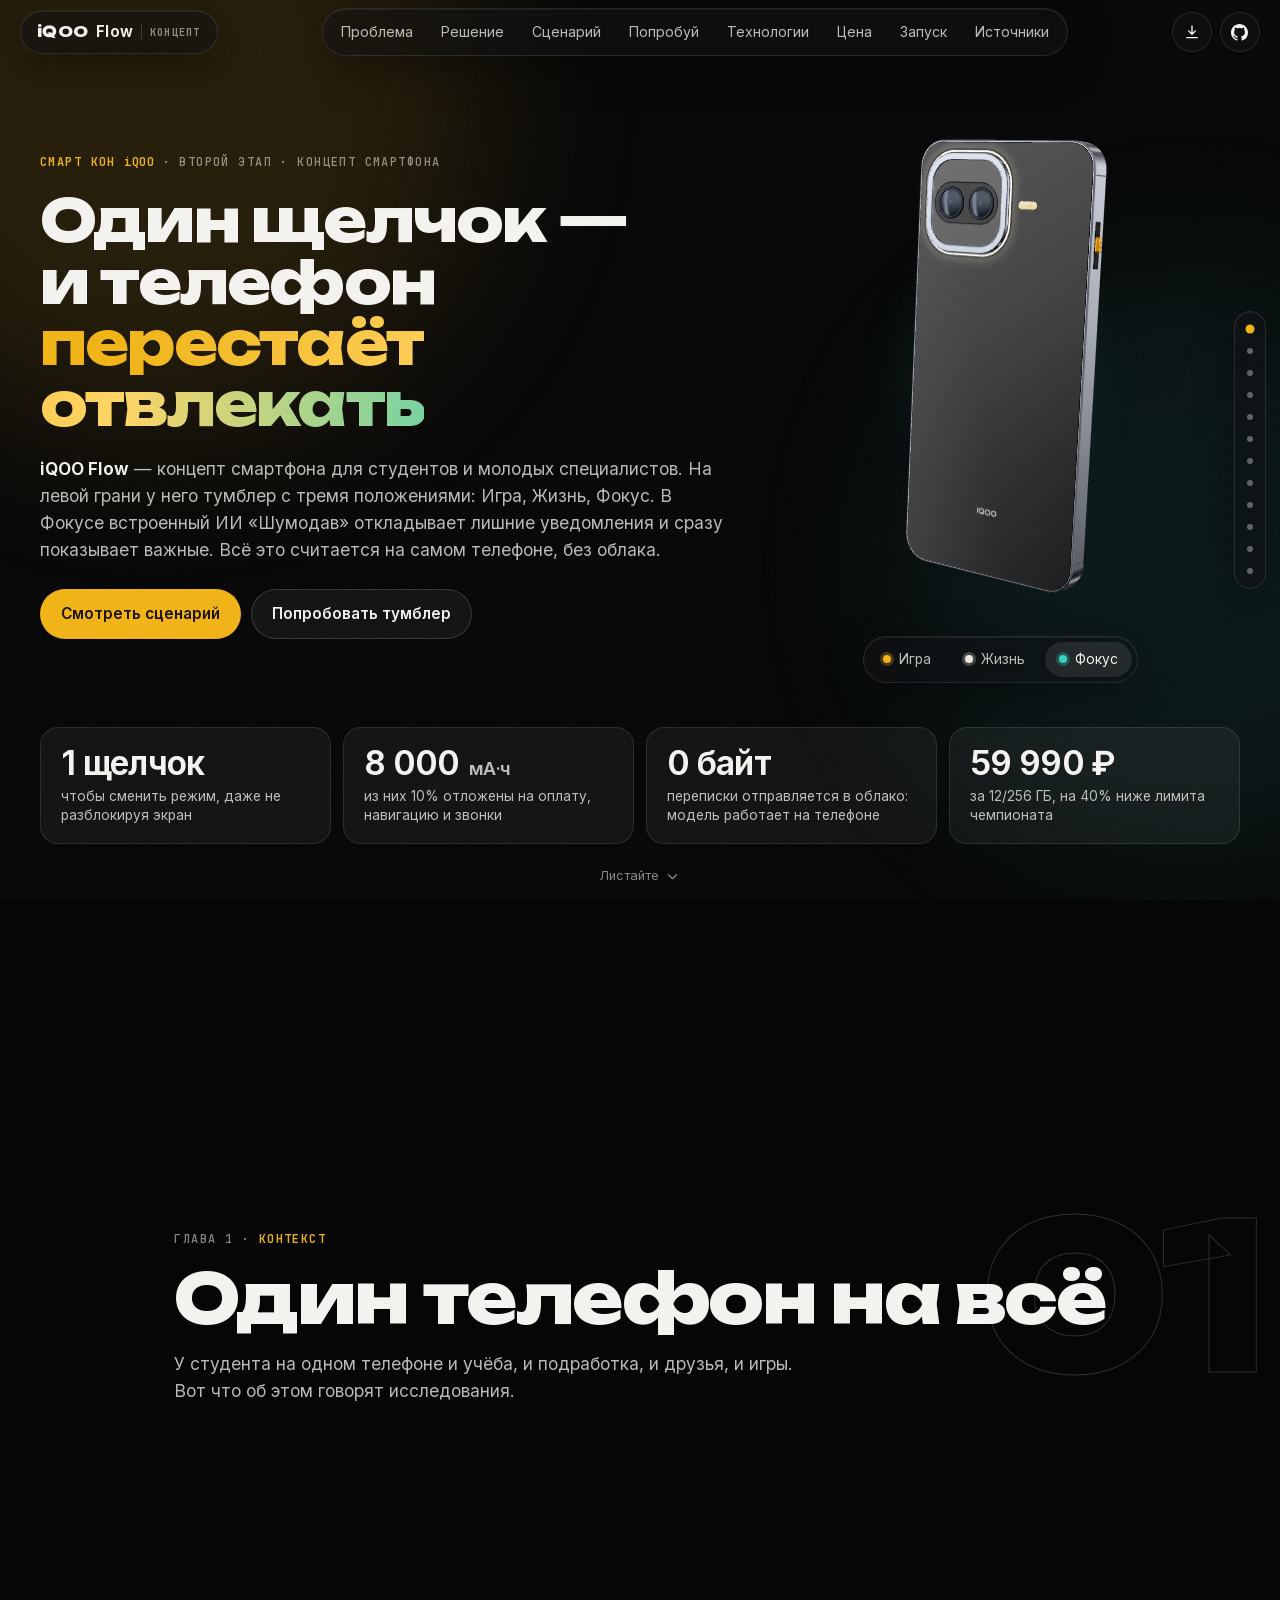
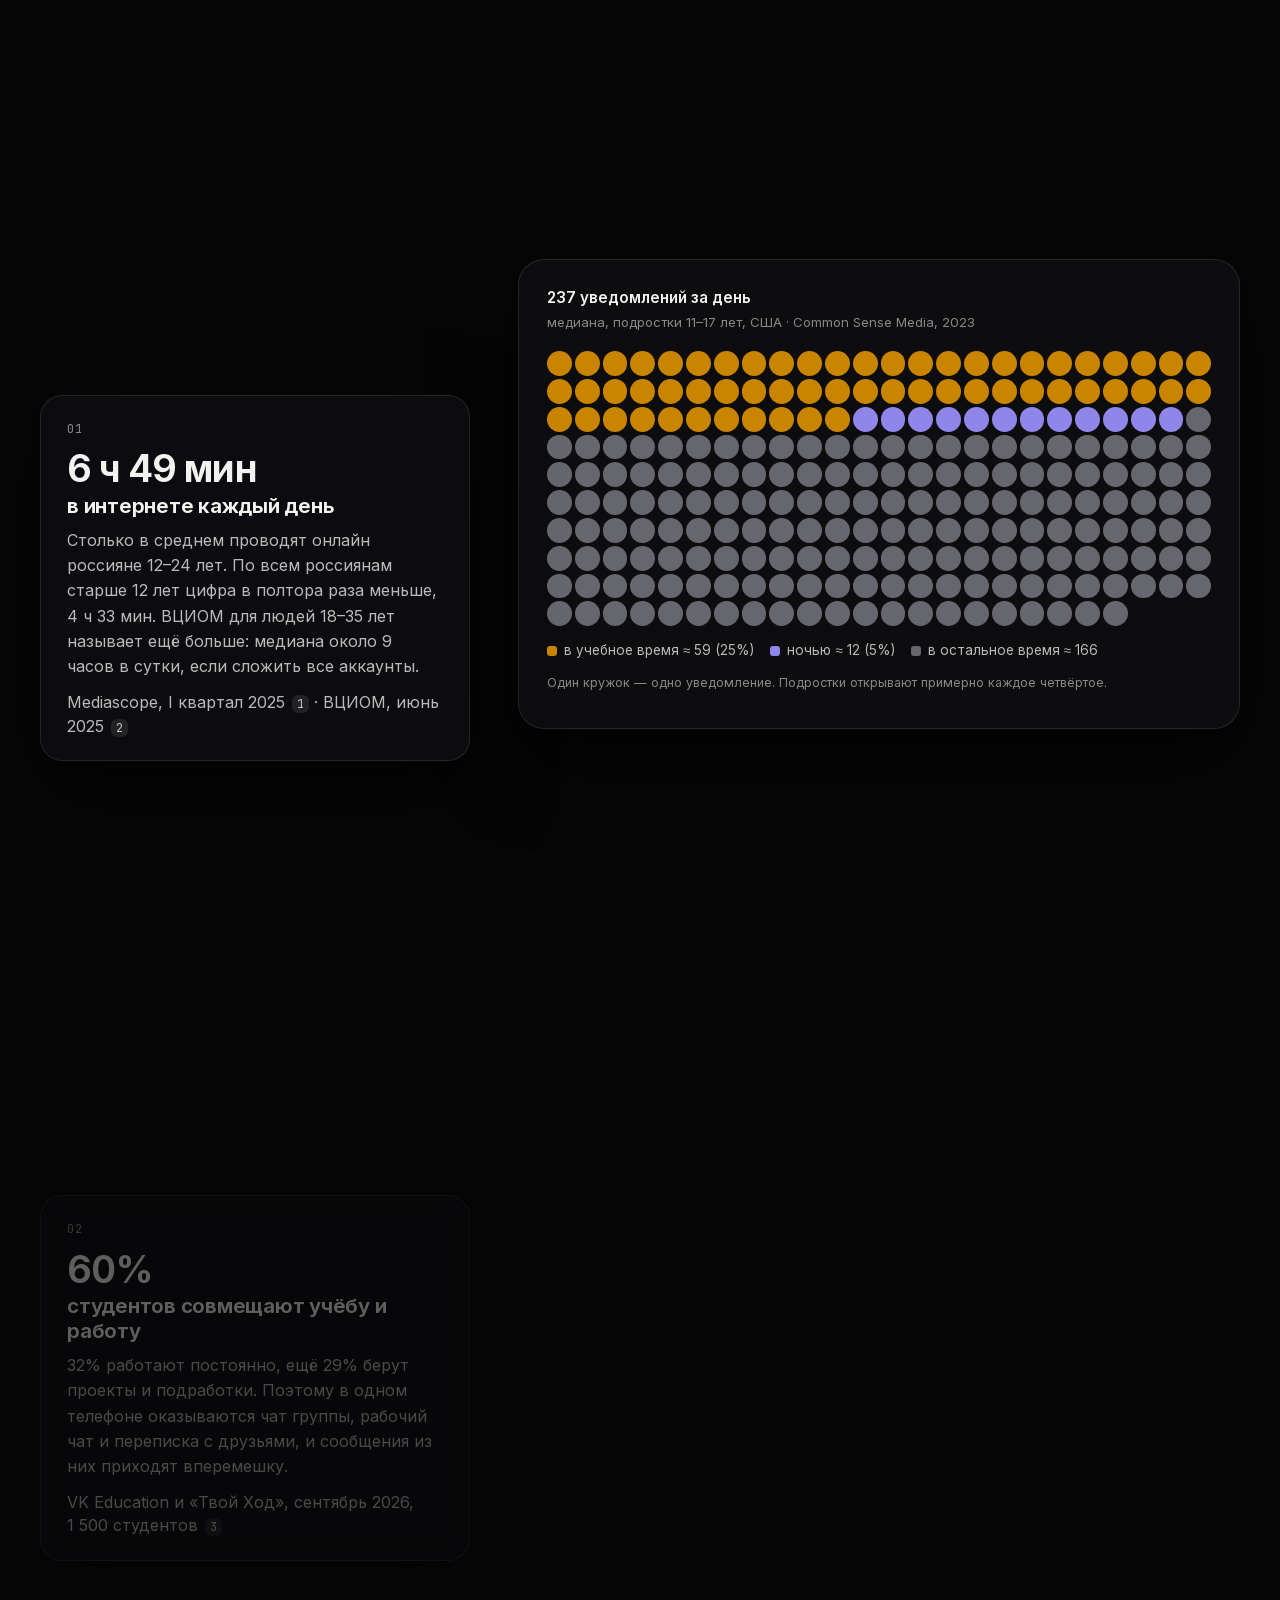
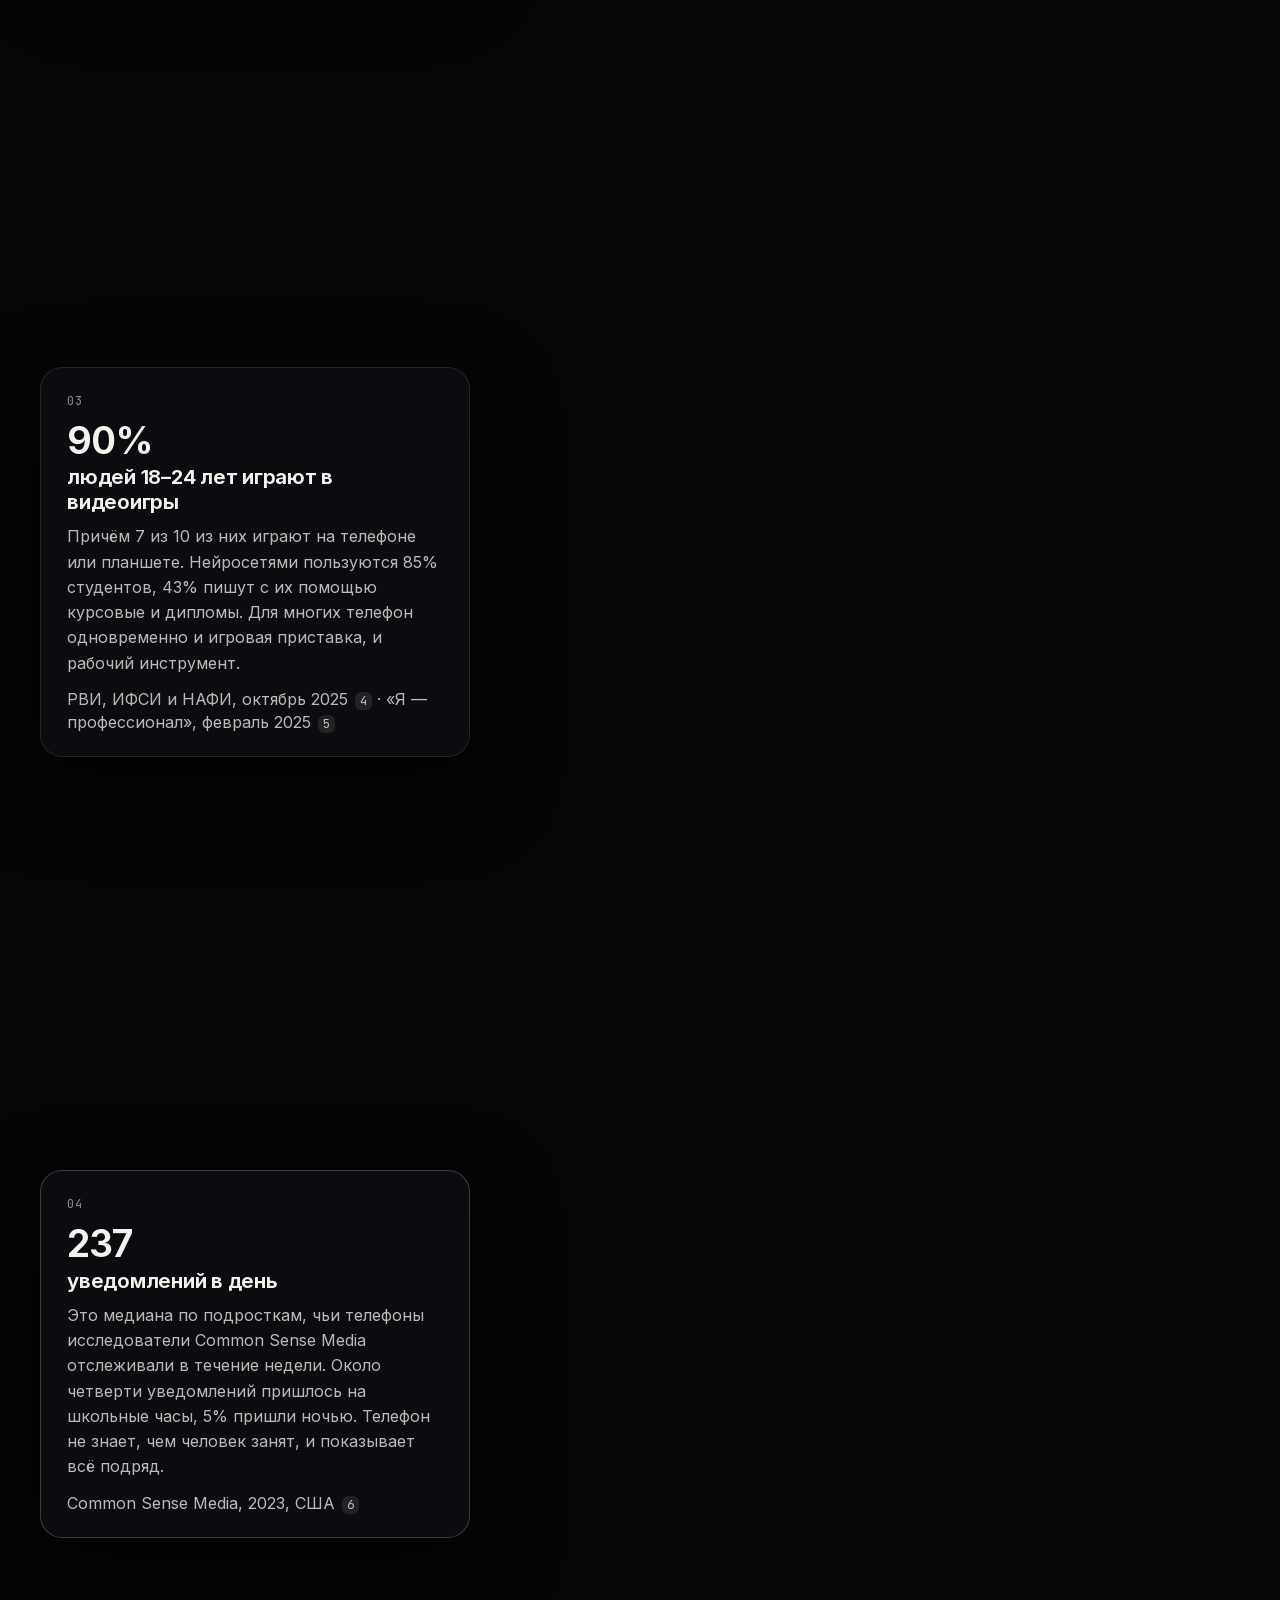
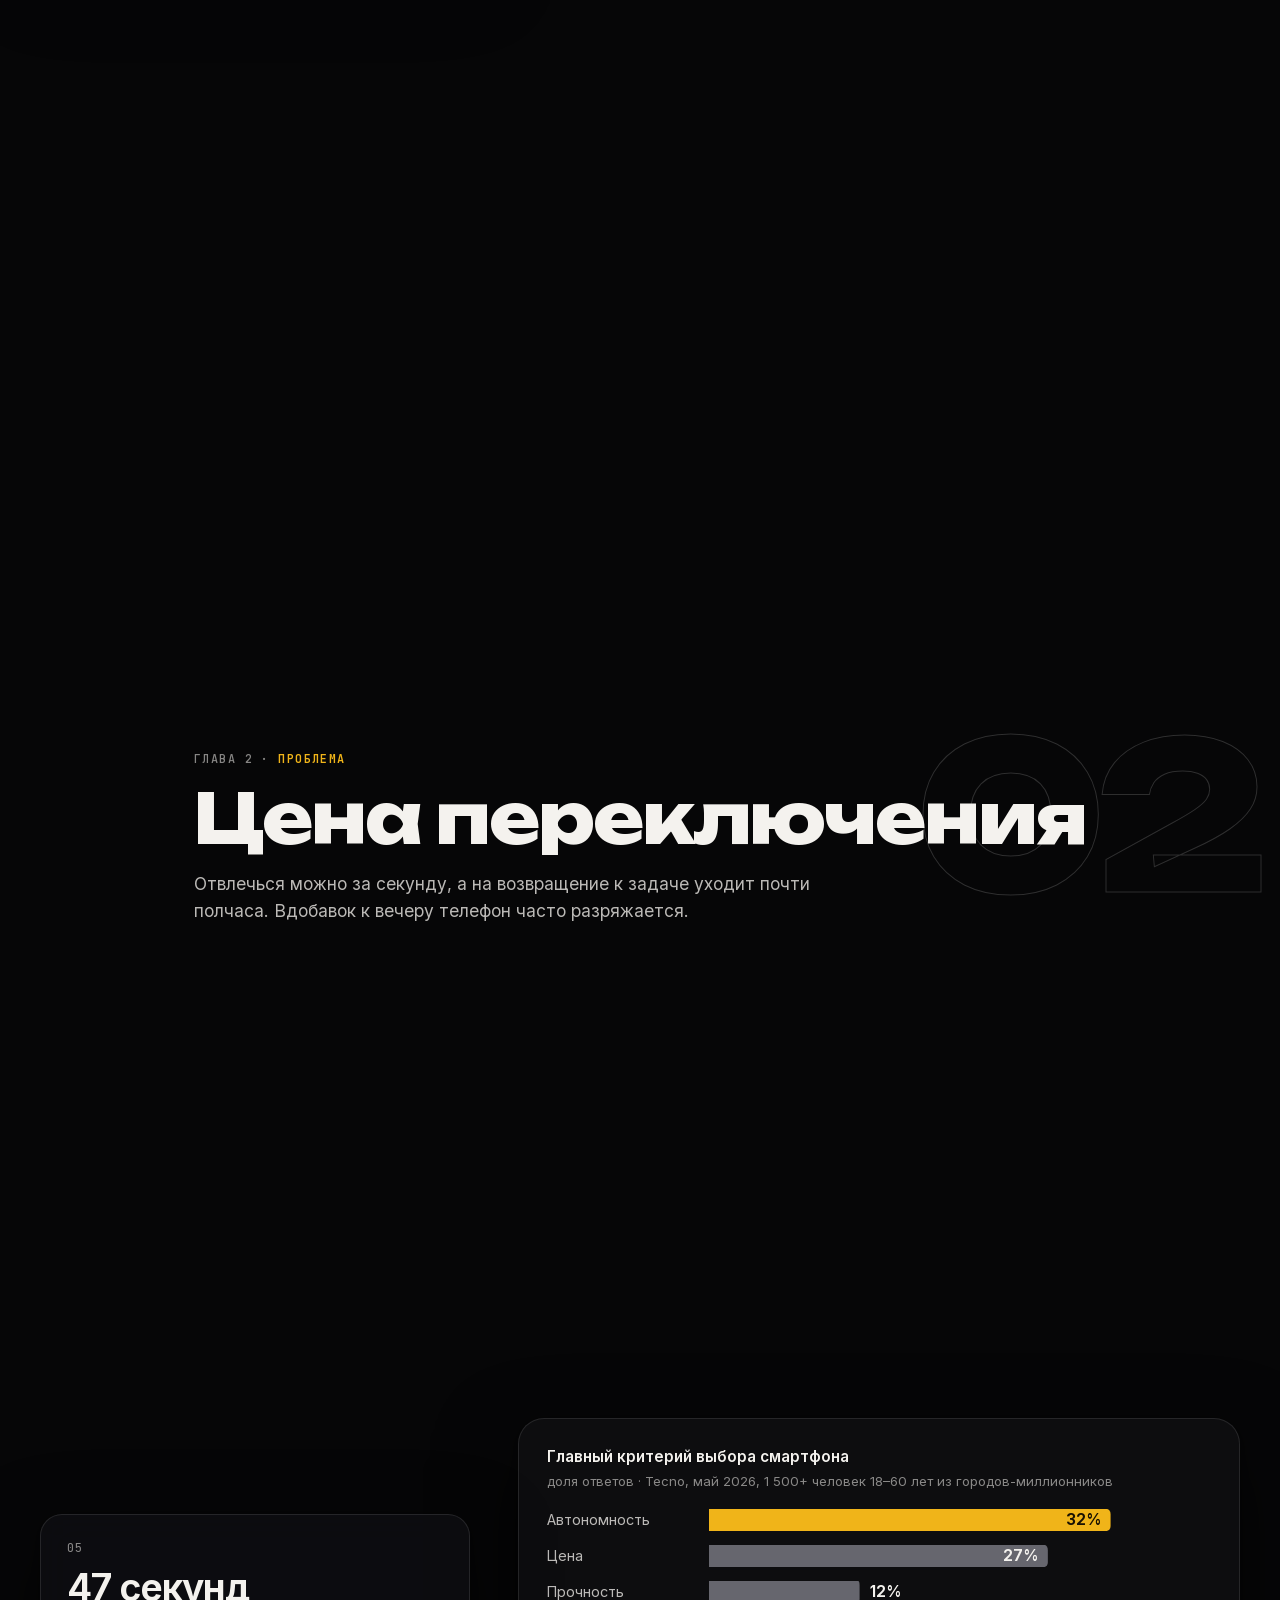
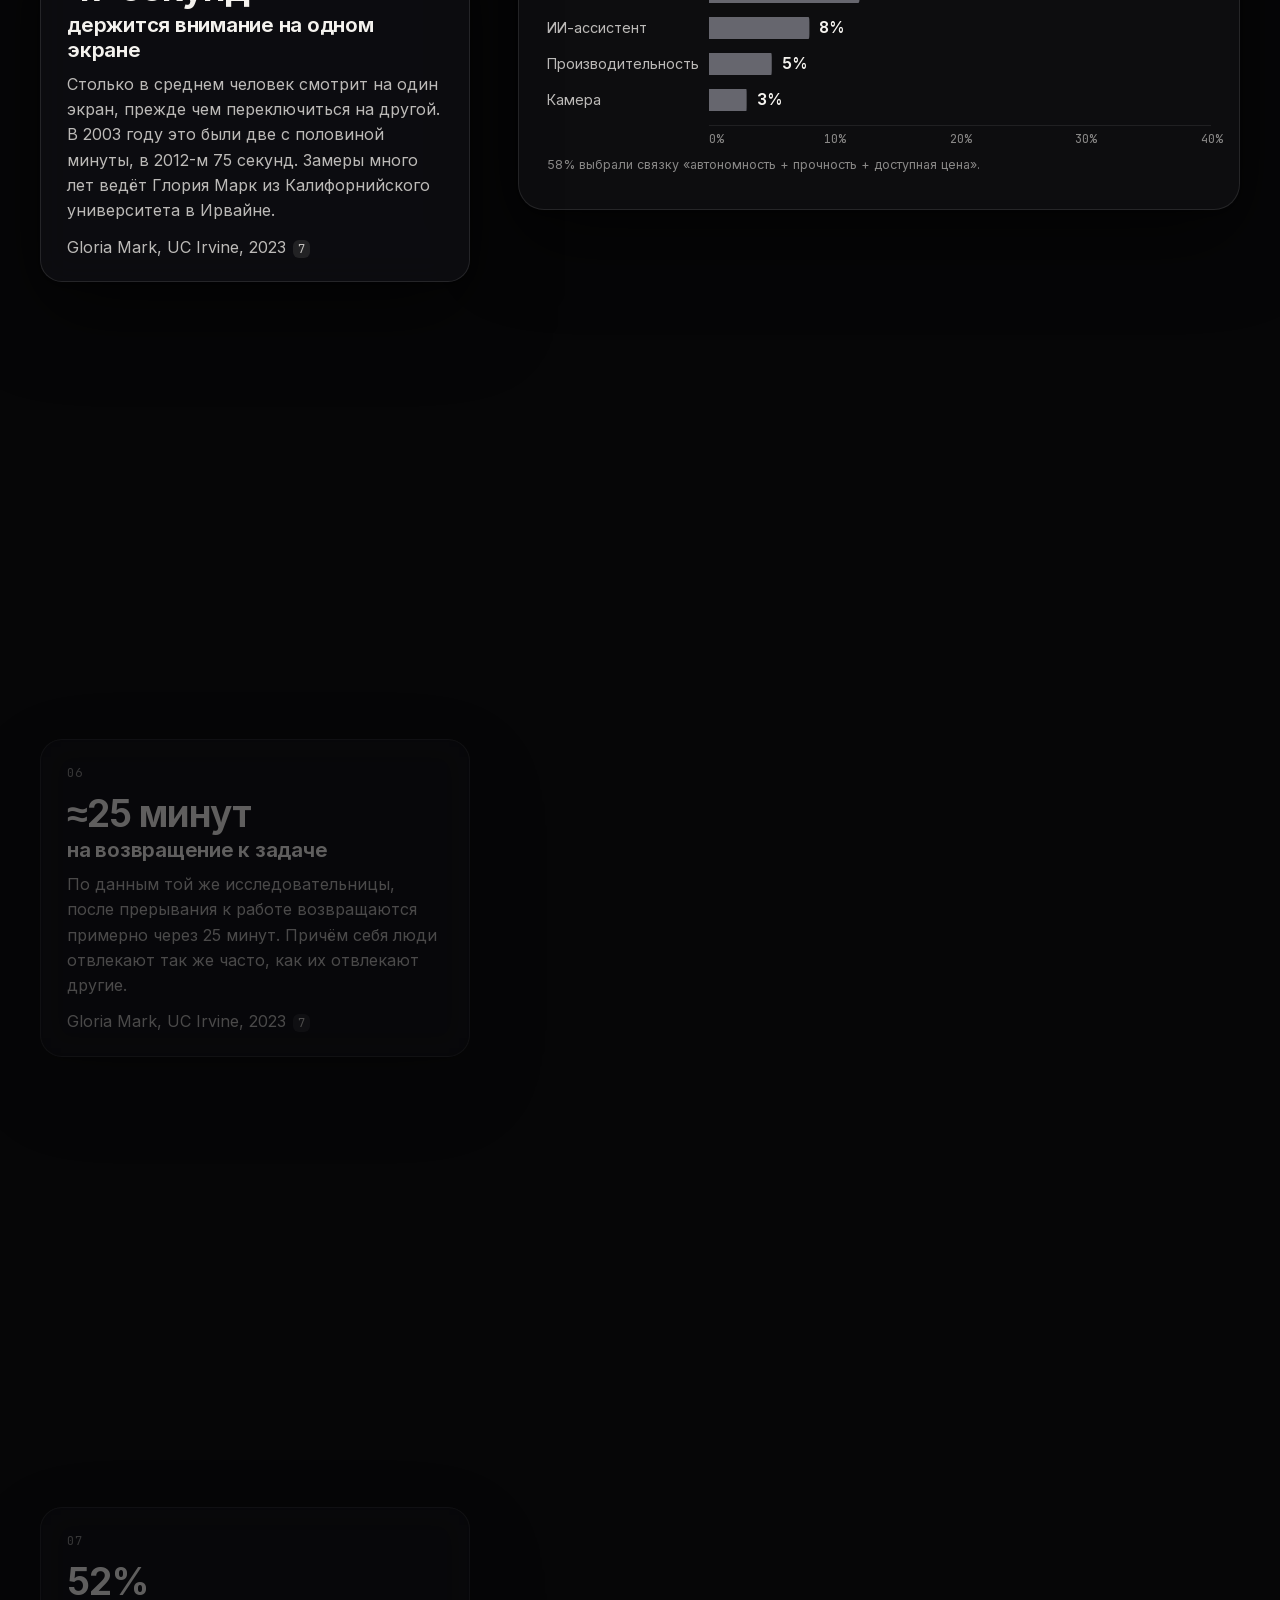
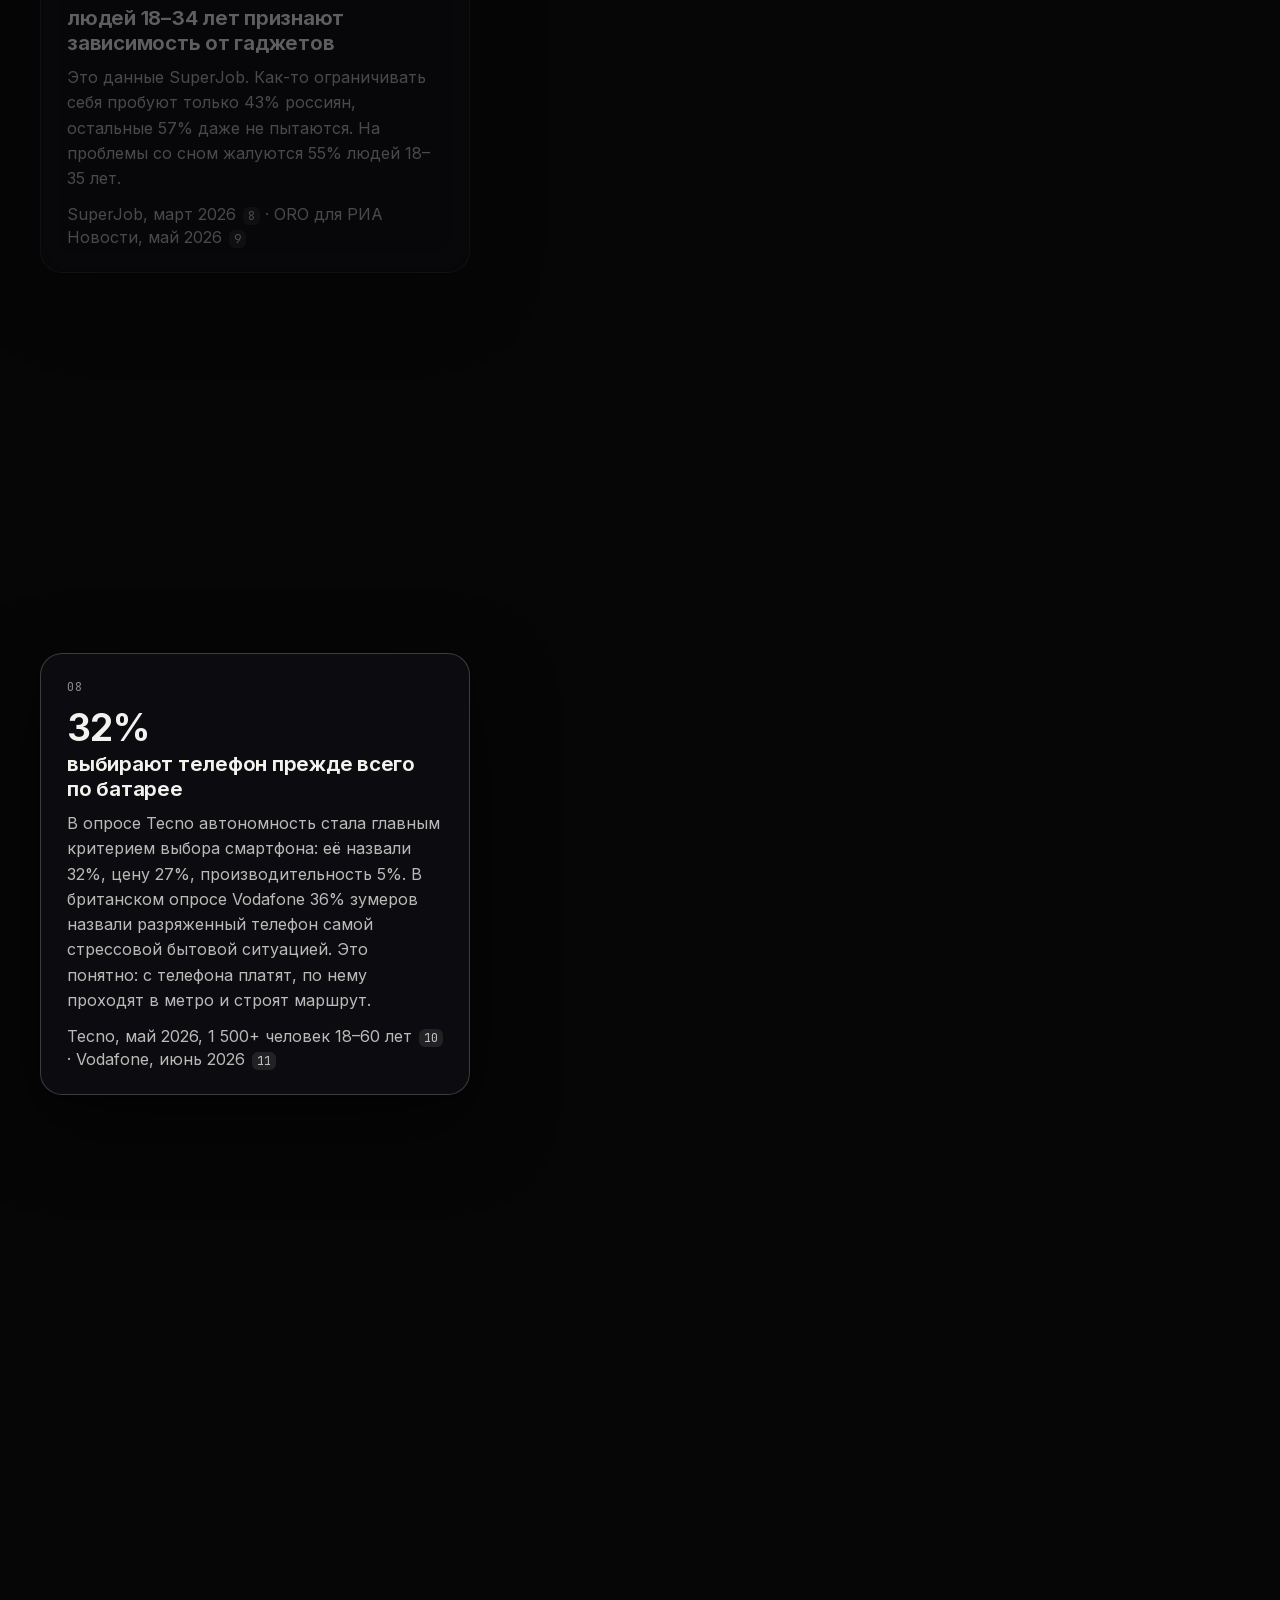
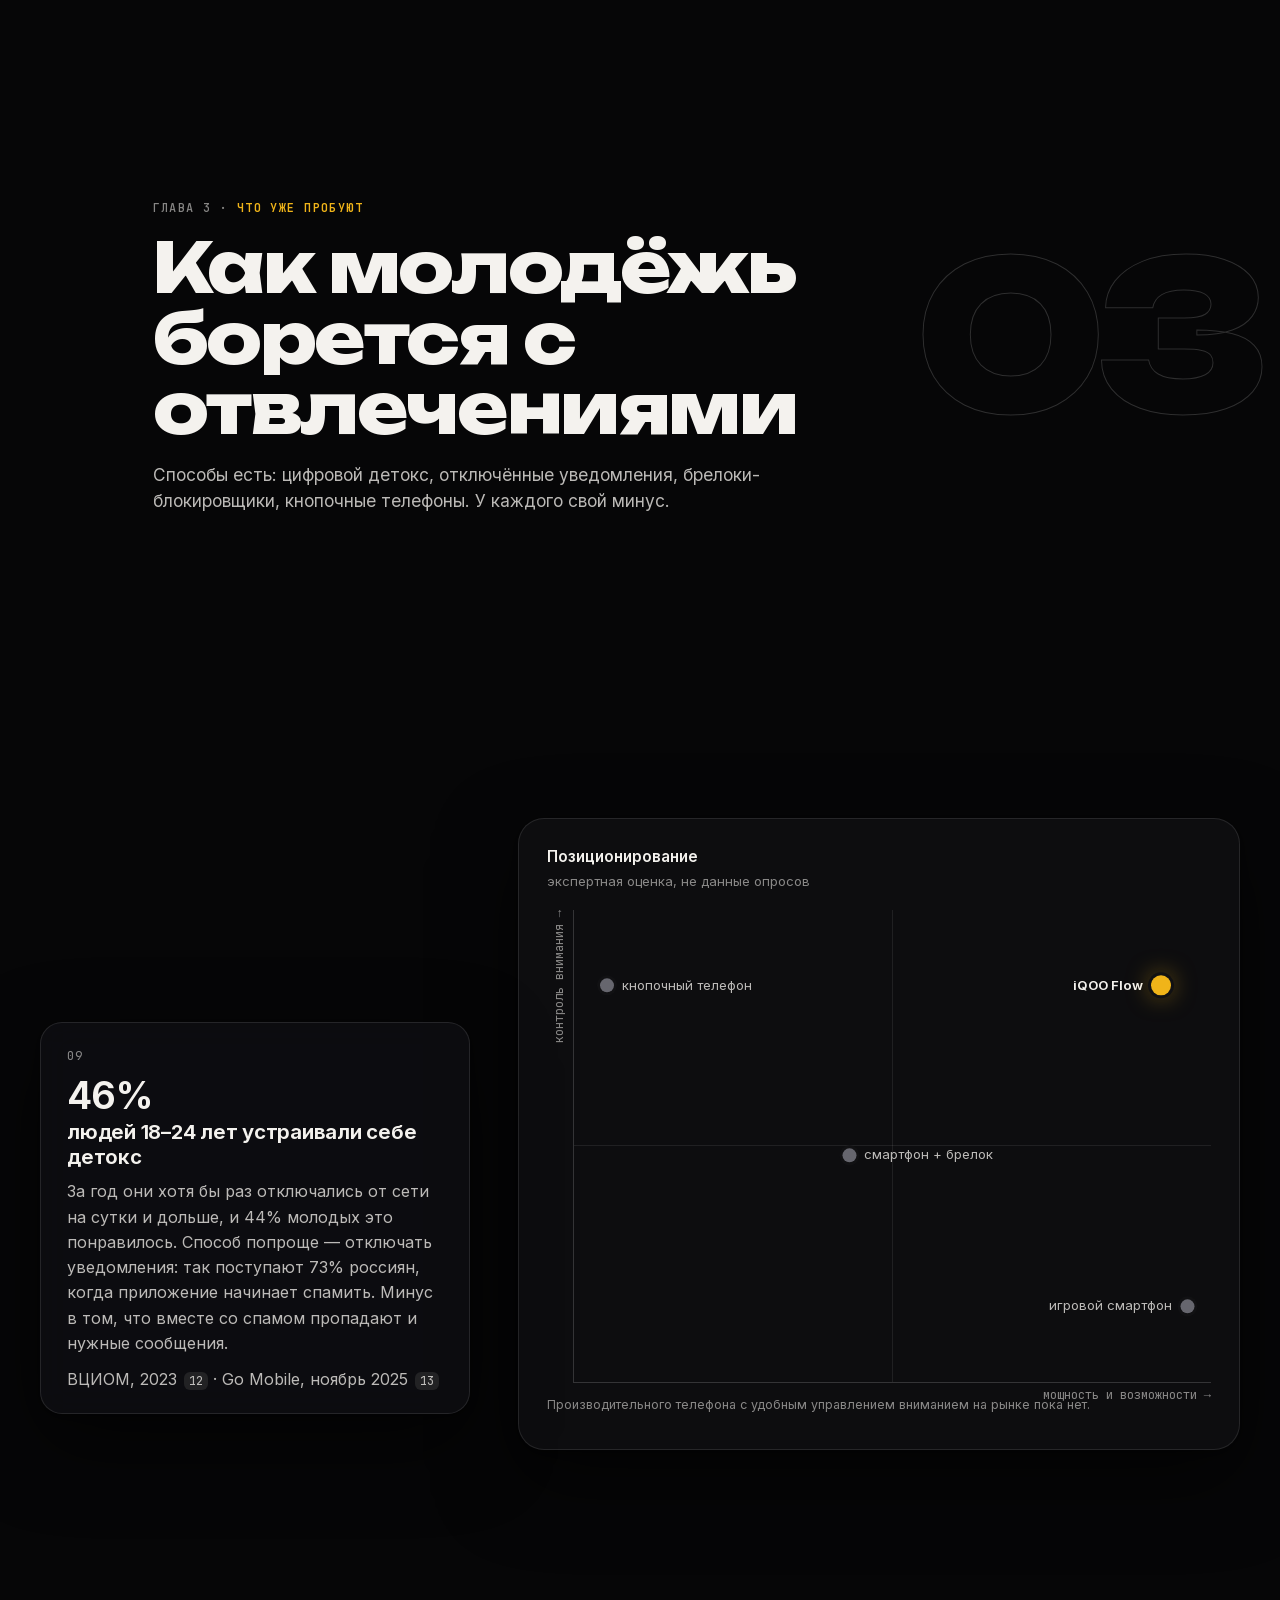
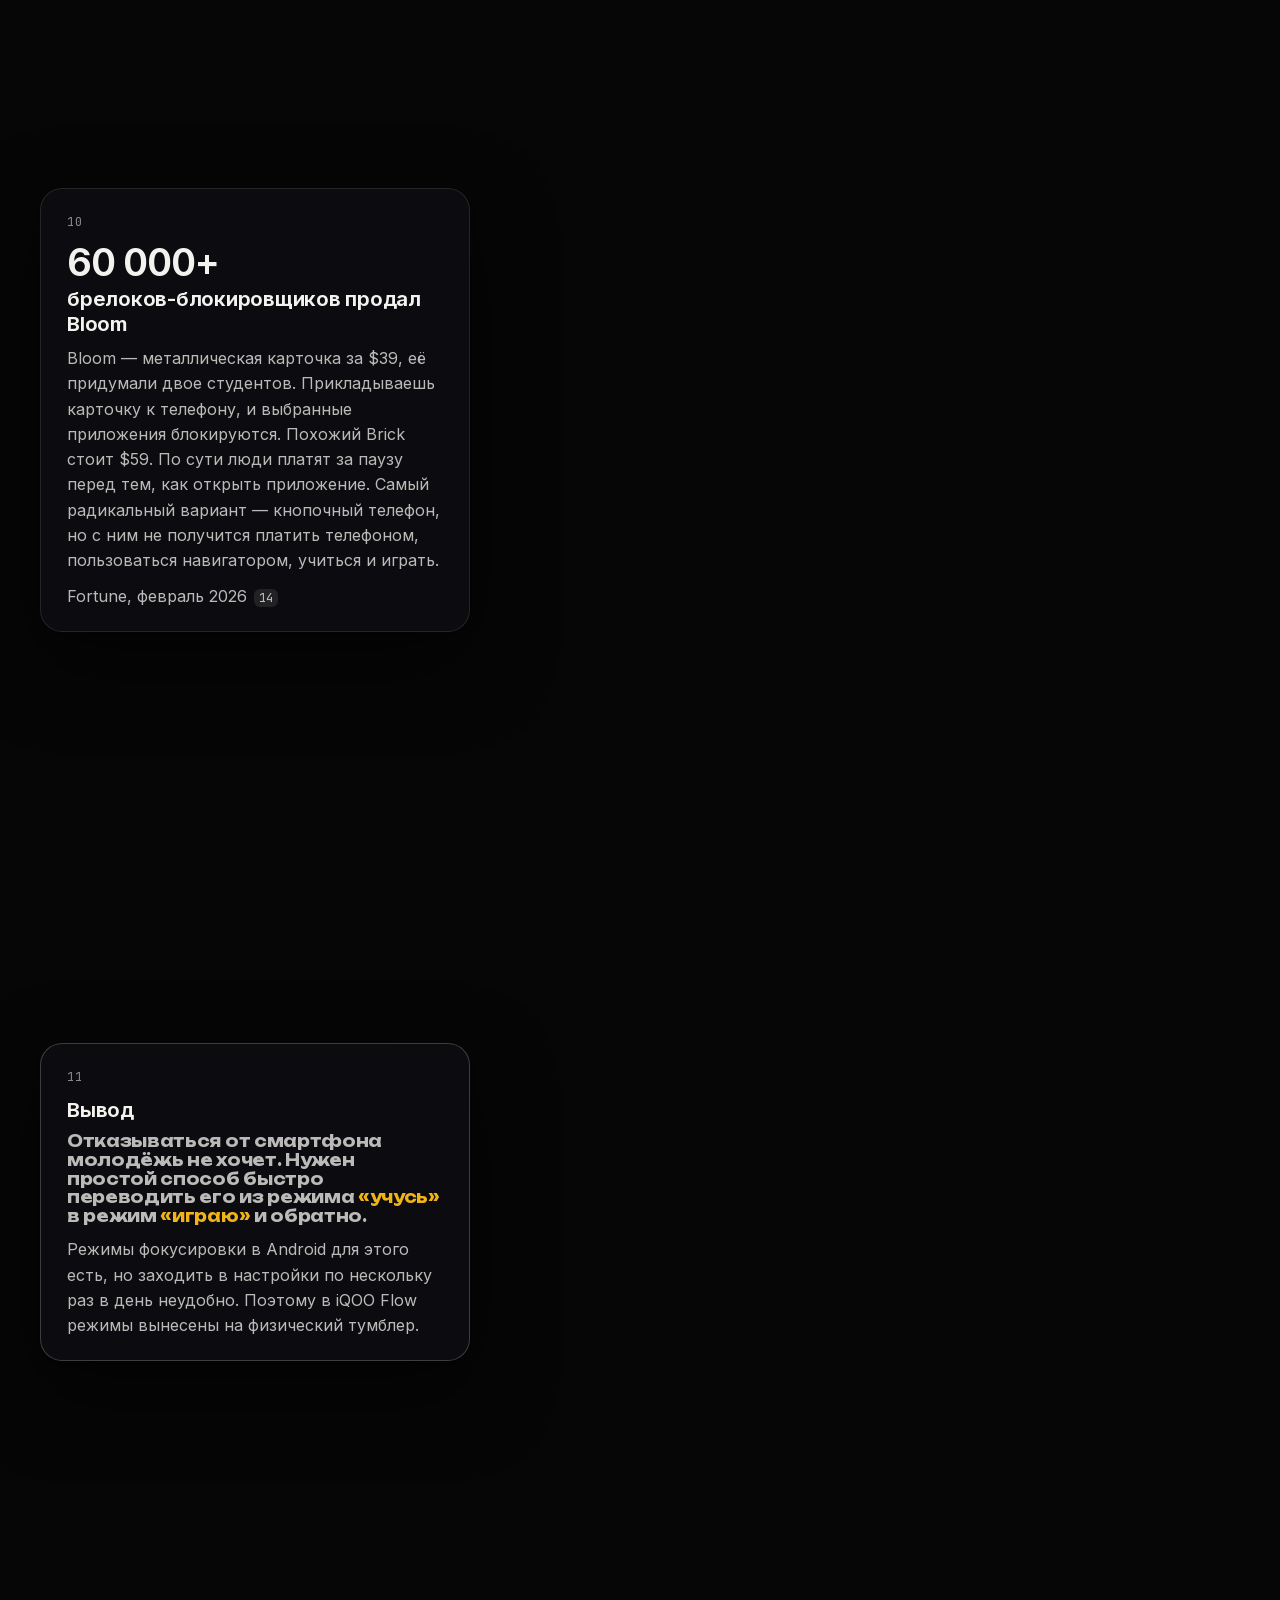
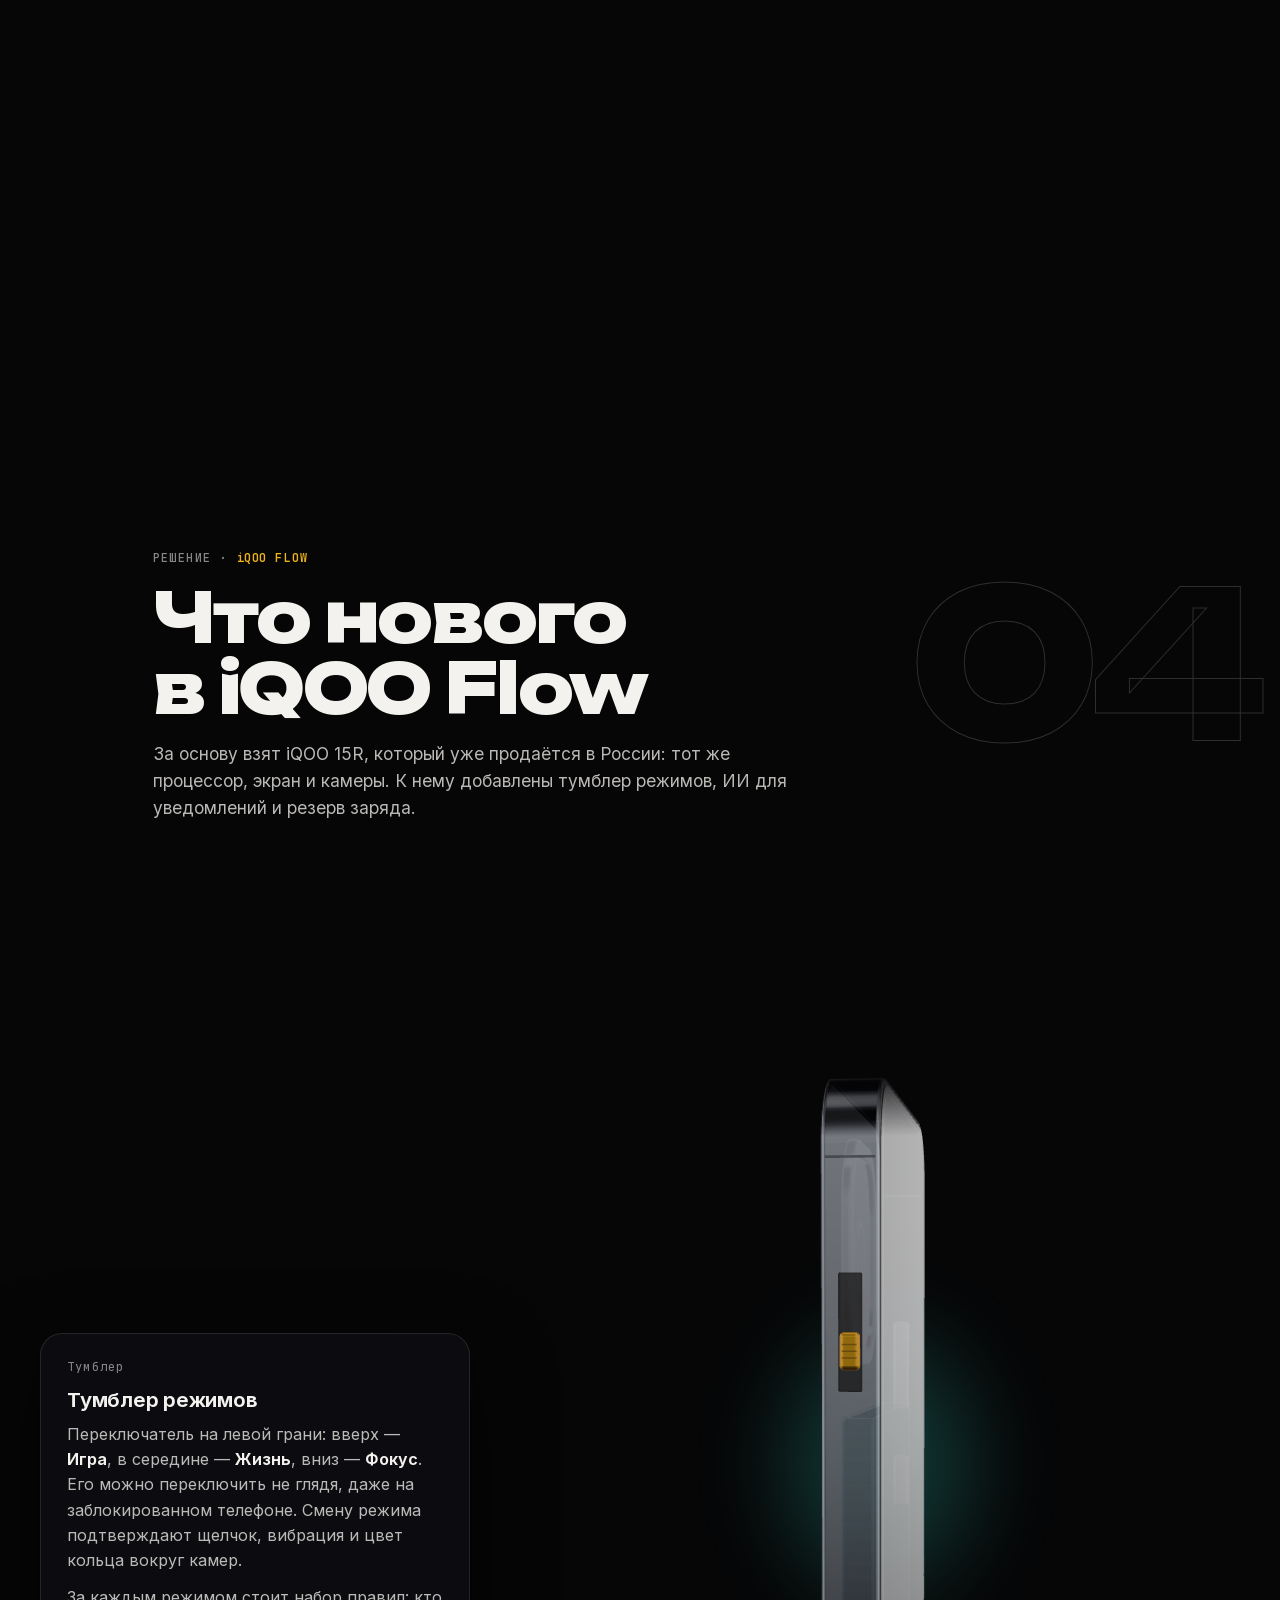
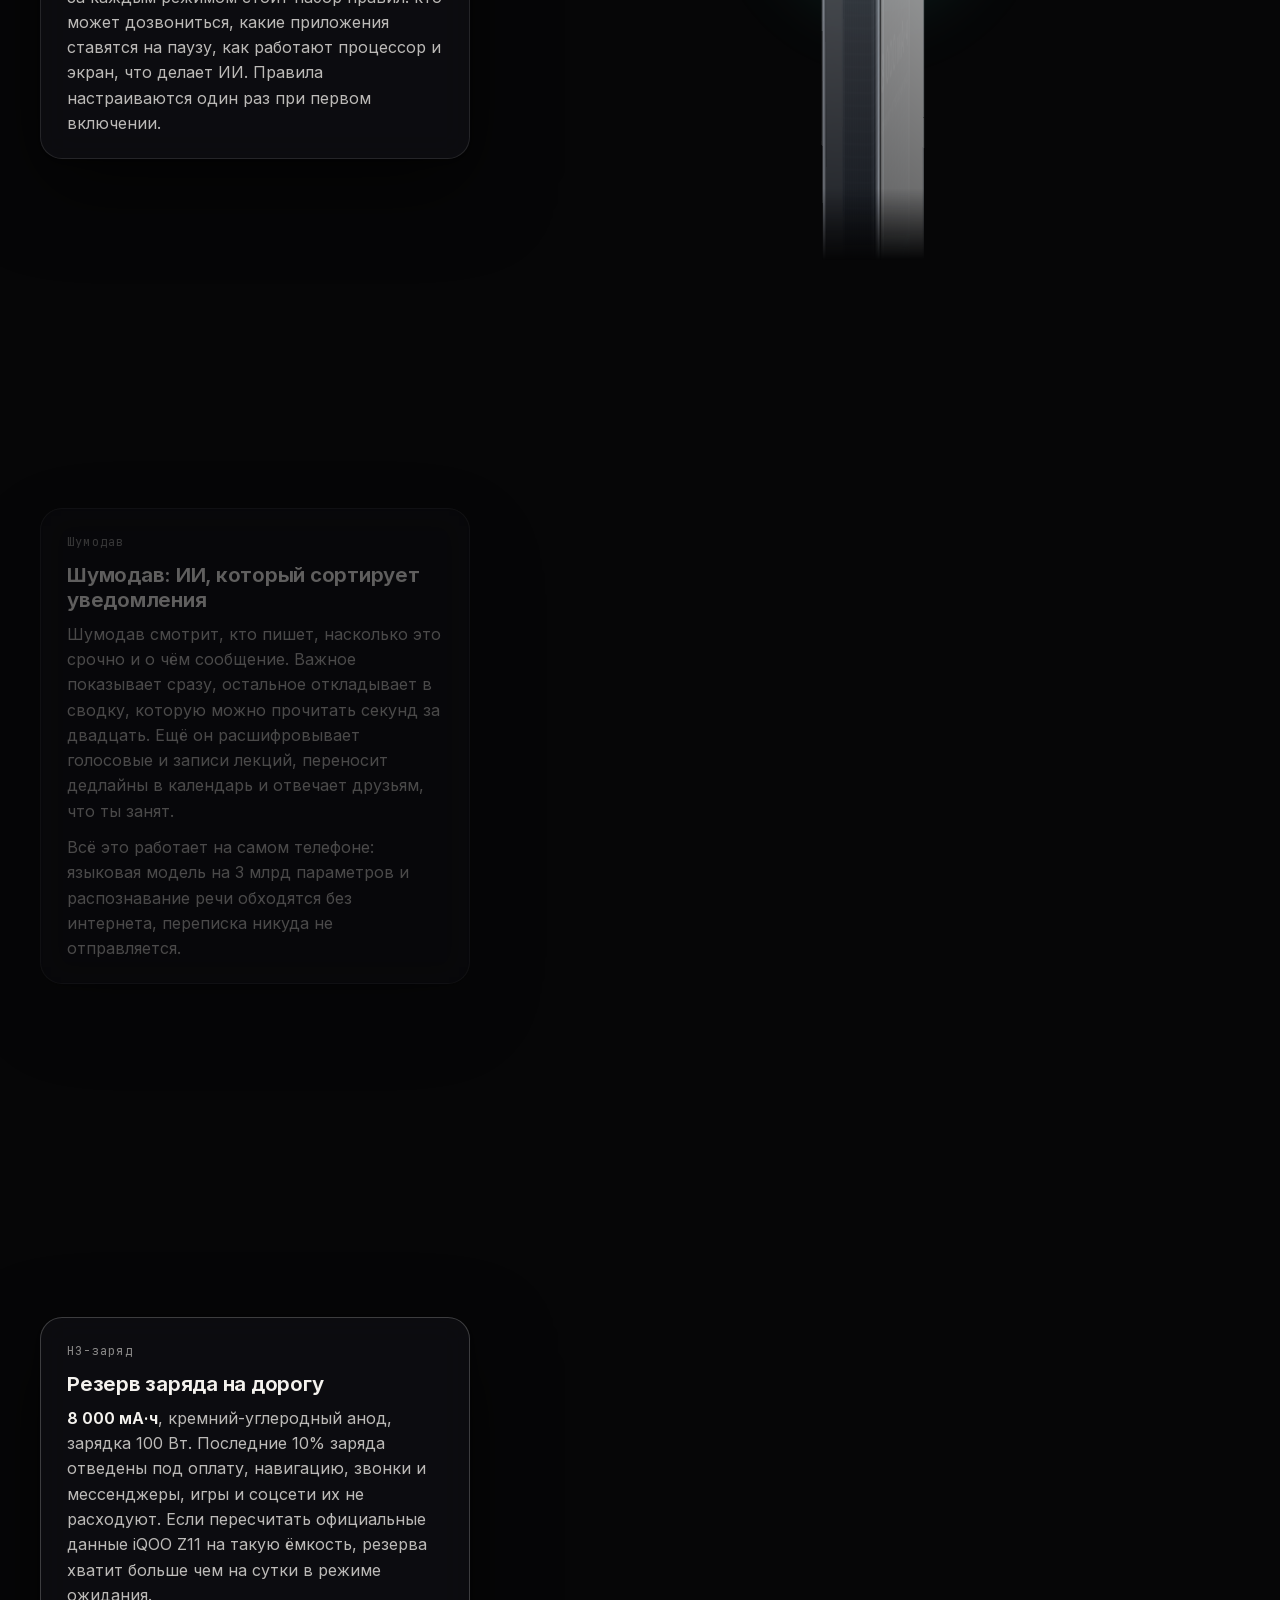
==== commit 9cd93583: "Длительность видео в ссылках: 1:22 после перезаписи" ====
--- a/index.html
+++ b/index.html
@@ -468,7 +468,7 @@
 <footer>
   <div class="wrap row">
     <p>Концепт подготовлен для технологического чемпионата «Смарт Кон» iQOO 2026 (второй этап). Это не анонс и не официальный продукт iQOO, названия моделей и товарные знаки принадлежат их владельцам. Характеристики платформы взяты с сайта iQOO Россия, изображения устройства&nbsp;— собственная 3D-модель, сценарий условный.</p>
-    <div class="links"><a class="btn" href="assets/iqoo-flow-presentation.pdf" download>Презентация, PDF</a><a class="btn" href="deck/">Презентация онлайн</a><a class="btn" href="media/iqoo-flow-tour.mp4" target="_blank" rel="noopener">Видео, 1:23</a><a class="btn" href="https://github.com/IvanFrolovskiy/iqoo-flow" target="_blank" rel="noopener">Код на GitHub</a></div>
+    <div class="links"><a class="btn" href="assets/iqoo-flow-presentation.pdf" download>Презентация, PDF</a><a class="btn" href="deck/">Презентация онлайн</a><a class="btn" href="media/iqoo-flow-tour.mp4" target="_blank" rel="noopener">Видео, 1:22</a><a class="btn" href="https://github.com/IvanFrolovskiy/iqoo-flow" target="_blank" rel="noopener">Код на GitHub</a></div>
   </div>
 </footer>
 
